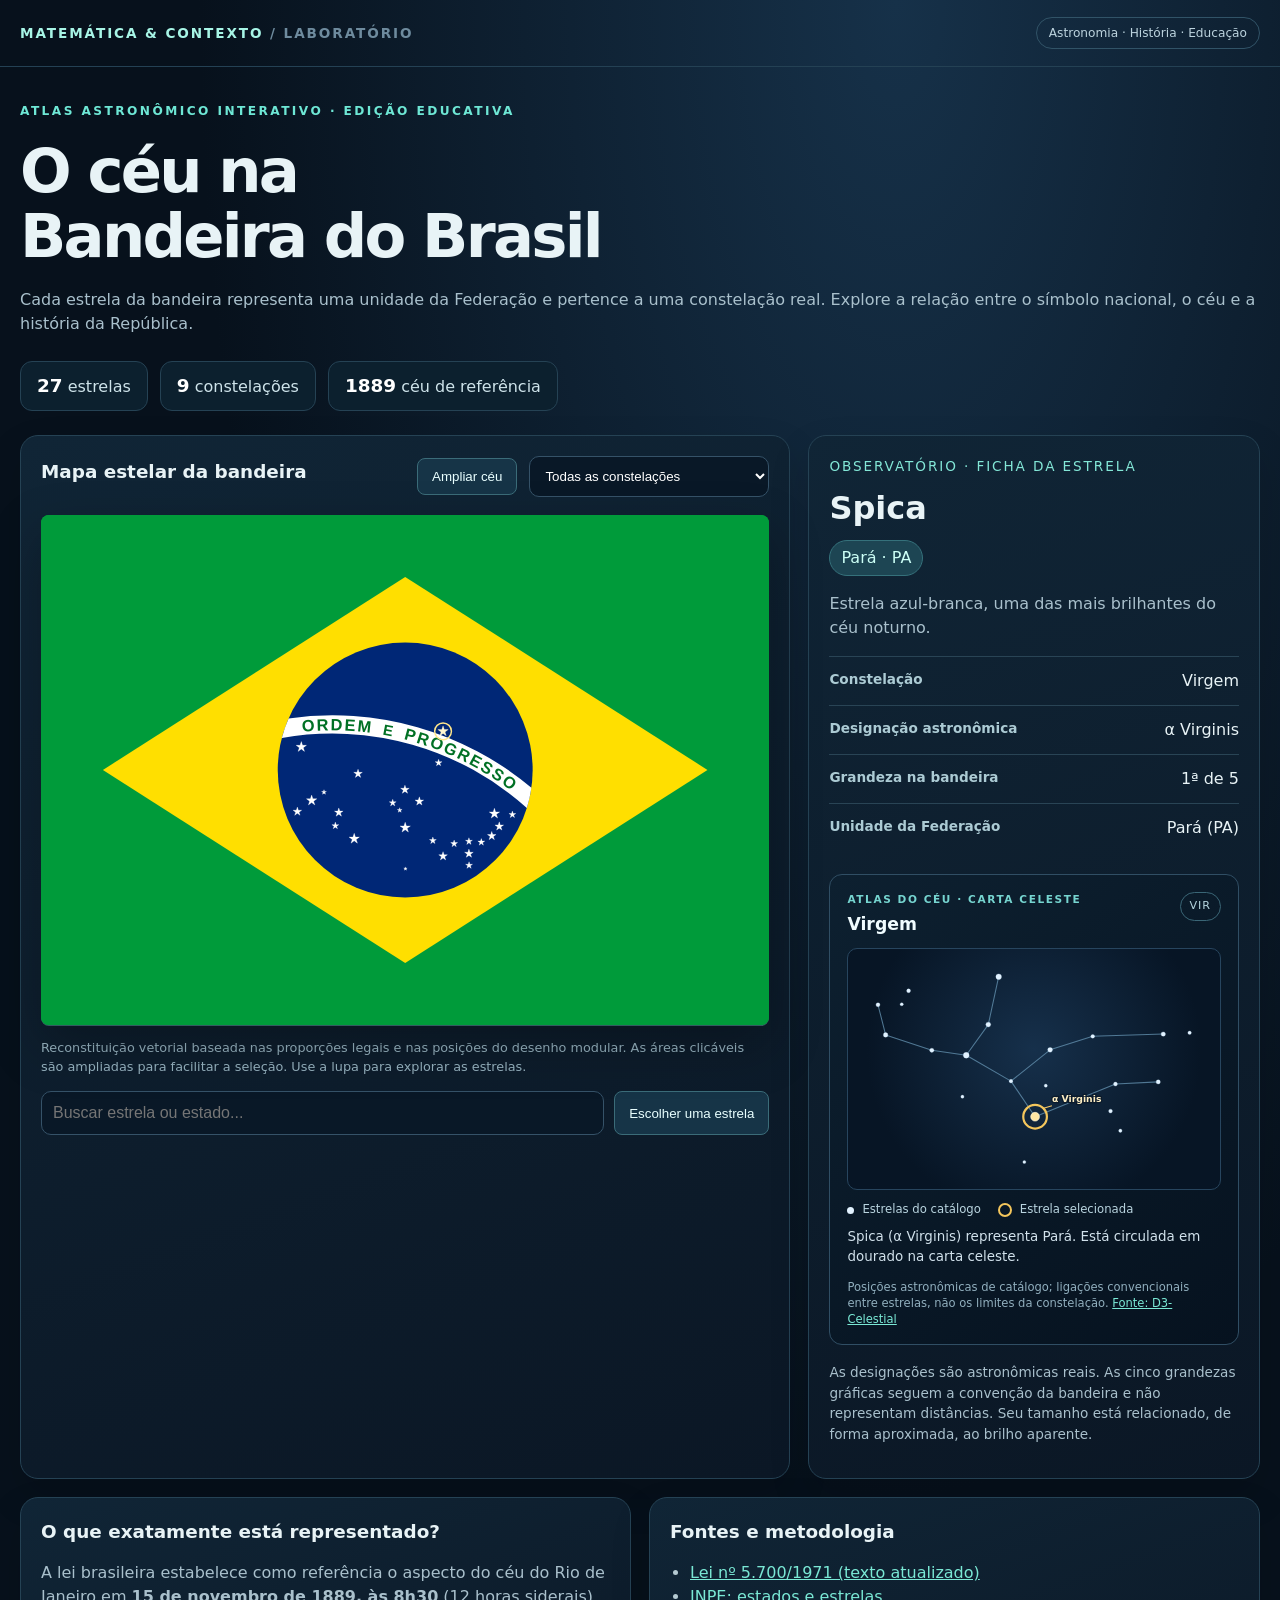
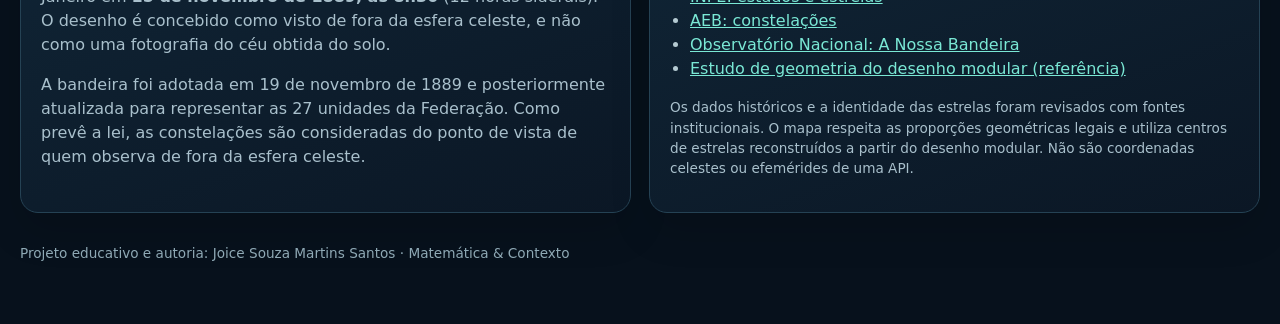
==== bandeira-astronomica/index.html @ 7512bae4 "Aprimorar toque em estrelas e rolagem da ficha no celular" ====
<!DOCTYPE html>
<html lang="pt-BR"><head><meta charset="utf-8"><meta name="viewport" content="width=device-width,initial-scale=1">
<title>O céu na Bandeira do Brasil | Matemática & Contexto</title>
<meta name="description" content="Laboratório astronômico interativo: descubra as 27 estrelas da bandeira brasileira.">
<style>
:root{color-scheme:dark;--bg:#07111c;--panel:#0e1d2c;--line:#254254;--ink:#e8f3f6;--muted:#a9c0cc;--accent:#6ee7d5}
*{box-sizing:border-box}body{margin:0;background:radial-gradient(ellipse at 70% 0%,#163149 0%,#07111c 55%);color:var(--ink);font:16px/1.5 system-ui,Segoe UI,Arial,sans-serif}
header{border-bottom:1px solid #244154;padding:17px max(20px,calc((100vw - 1320px)/2));display:flex;align-items:center;gap:16px;justify-content:space-between;flex-wrap:wrap}
.brand{letter-spacing:.14em;font-weight:800;font-size:.85rem;color:#a7f5e6}.tag{border:1px solid #315367;padding:6px 12px;border-radius:100px;color:#bcd3de;font-size:.76rem}
main{max-width:1320px;margin:auto;padding:35px 20px 60px}.eyebrow{color:var(--accent);text-transform:uppercase;letter-spacing:.2em;font-size:.76rem;font-weight:700}
h1{font-size:clamp(2rem,5vw,3.8rem);letter-spacing:-.045em;line-height:1.08;margin:.3em 0}h2{font-size:1.15rem;margin:0 0 10px}p{color:var(--muted)}.intro{max-width:830px;margin-bottom:25px}
.stats{display:flex;gap:12px;flex-wrap:wrap;margin:24px 0}.stats span{border:1px solid var(--line);background:#0c202e;padding:10px 16px;border-radius:12px;color:#cee3ea}.stats strong{color:white;font-size:1.15rem}
.layout{display:grid;grid-template-columns:minmax(0,1.45fr) minmax(290px,.85fr);gap:18px}.panel{border:1px solid var(--line);background:linear-gradient(160deg,#102536,#0b1725);border-radius:18px;padding:20px;min-width:0;box-shadow:0 18px 40px #0002}
.toolbar{display:flex;justify-content:space-between;gap:12px;align-items:center;flex-wrap:wrap;margin-bottom:18px}select,input{background:#091827;border:1px solid #355268;color:white;border-radius:10px;padding:11px;max-width:100%}select{width:240px}
.flag-wrap{position:relative;aspect-ratio:20/14;width:100%;border:1px solid #365a52;border-radius:9px;overflow:hidden;background:#149447}
.flag{width:100%;height:100%;display:block}.star-layer{position:absolute;inset:0}.star{position:absolute;transform:translate(-50%,-50%);height:clamp(19px,2.4vw,32px);width:clamp(19px,2.4vw,32px);border:0;background:transparent;color:#fff;cursor:pointer;filter:drop-shadow(0 0 6px #c7e9ff);padding:0;display:grid;place-items:center}
.star span{font-size:clamp(14px,1.8vw,24px);line-height:1}.star:hover,.star:focus-visible,.star.active{color:#fff1a6;outline:2px solid #f6e7a2;outline-offset:1px;border-radius:50%;z-index:3}
.legend{font-size:.8rem;color:#97b3c0;margin:13px 0 0}.detail{min-height:460px}.detail h3{font-size:2rem;margin:8px 0}.detail .subtitle{font-size:.85rem;color:#83e7d7;text-transform:uppercase;letter-spacing:.14em}.fact{border-top:1px solid #294455;padding:12px 0;display:flex;justify-content:space-between;gap:14px}.fact b{color:#accbd4;font-size:.85rem}.fact span{text-align:right}.state{display:inline-block;background:#1d4553;border:1px solid #35717b;color:#ccfff6;padding:5px 11px;border-radius:50px}
.small{font-size:.85rem}.bottom{display:grid;grid-template-columns:1fr 1fr;gap:18px;margin-top:18px}
button.secondary{background:#163447;color:#e9ffff;border:1px solid #3b6c79;border-radius:8px;padding:10px 14px;cursor:pointer}button.secondary:hover{background:#245064}
a{color:#7ae8d5}footer{margin-top:30px;color:#8fa9b5;font-size:.85rem}ul{color:#b5cad2;padding-left:20px}
@media(max-width:860px){.layout,.bottom{grid-template-columns:1fr}.panel{padding:15px}.star{height:22px;width:22px}.star span{font-size:15px}.detail{min-height:0}}
</style><style>
/* Interação por SVG sobre desenho geométrico de 20×14 módulos */
.flag-wrap{border:0;background:#009b3a;border-radius:8px;box-shadow:0 1px 0 #335c61,0 20px 52px #0004;transition:aspect-ratio .2s}
.flag-wrap.zoomed{aspect-ratio:1/1;max-width:640px;margin-inline:auto;background:#002776}
svg.flag{width:100%;height:100%;display:block}
svg.star-layer{inset:0;width:100%;height:100%;position:absolute;display:block;overflow:visible}
svg.star-layer .star-group{cursor:pointer;outline:none}
svg.star-layer .star-shape{fill:#fff;stroke:#fff;stroke-width:.65;pointer-events:none;filter:drop-shadow(0 0 2px #ffffff38)}
svg.star-layer .star-ring{fill:none;stroke:#ffe68a;stroke-width:4;pointer-events:none;opacity:0}
svg.star-layer .star-group.is-selected .star-ring,svg.star-layer .star-group:focus-visible .star-ring{opacity:1}
svg.star-layer .star-group.is-selected .star-shape{fill:#fff6cf;stroke:#fff6cf}
svg.star-layer .star-group.is-dim{opacity:.25}
svg.star-layer .star-hit{fill:transparent;stroke:transparent;stroke-width:0;pointer-events:all}
.results{display:flex;gap:7px;flex-wrap:wrap;margin-top:13px}
.results[hidden]{display:none}
.results button{background:#17394a;color:#edfaff;border:1px solid #396275;border-radius:7px;padding:7px 10px;cursor:pointer;font-size:.78rem}
.results button:hover{background:#27556a}
.toolbar{align-items:center}
.toolbar h2{margin-right:auto}
#zoom{white-space:nowrap}
@media(max-width:860px){.flag-wrap.zoomed{max-width:100%}.toolbar{gap:9px}.toolbar select{width:100%;flex:1;min-width:170px}}
</style><style>
/* Carta celeste: dados equatoriais reais com seleção destacada */
.constellation-panel{margin:22px 0 17px;padding:17px;border:1px solid #304e64;border-radius:13px;background:linear-gradient(145deg,#0d2030,#06121f)}
.constellation-head{display:flex;justify-content:space-between;align-items:flex-start;gap:12px;margin-bottom:12px}
.constellation-kicker{font-size:.66rem;letter-spacing:.15em;font-weight:800;color:#76d5d0}
.constellation-head h4{margin:5px 0 0;font-size:1.08rem;line-height:1.3;color:#f0fcff}
.constellation-index{font-size:.7rem;letter-spacing:.08em;border:1px solid #3a6676;color:#b5d5df;border-radius:30px;padding:5px 9px;white-space:nowrap}
#constellationMap{display:block;width:100%;height:auto;min-height:190px;border:1px solid #27455e;border-radius:10px;background:radial-gradient(circle at 50% 42%,#16304b 0%,#071525 72%);overflow:hidden}
#constellationMap .chart-line{stroke:#6796b4;stroke-width:1.25;stroke-linecap:round;stroke-linejoin:round;fill:none;opacity:.75}
#constellationMap .chart-star{fill:#e2f2ff;stroke:#cce8fd;stroke-width:.3}
#constellationMap .chart-highlight{fill:#ffe6a3;stroke:#fff8df;stroke-width:.7}
#constellationMap .chart-ring{fill:none;stroke:#f4c65c;stroke-width:2.6}
#constellationMap .chart-pointer{stroke:#f6c969;stroke-width:1.2}
#constellationMap .chart-label{fill:#fff0c5;font-size:11px;font-family:system-ui,Arial,sans-serif;font-weight:750;paint-order:stroke;stroke:#0b1a2b;stroke-width:3}
.constellation-legend{display:flex;gap:17px;flex-wrap:wrap;margin:11px 0 7px;font-size:.73rem;color:#b9d4df}
.constellation-legend span{display:flex;align-items:center;gap:8px}
.constellation-dot{display:inline-block;width:7px;height:7px;border-radius:50%;background:#e2f2ff}
.constellation-ring{display:inline-block;width:14px;height:14px;border-radius:50%;border:2px solid #f4c65c}
.constellation-caption{font-size:.84rem;color:#d1e1eb;line-height:1.5;margin:8px 0}
.constellation-source{font-size:.72rem;color:#90aebd;margin:12px 0 0;line-height:1.4}
@media(max-width:860px){.constellation-panel{padding:12px}#constellationMap{min-height:160px}}
</style><style>
/* Adaptação mobile-first, sem rolagem horizontal nem cortes de painéis */
html{width:100%;max-width:100%;overflow-x:hidden}
body{width:100%;max-width:100%;margin:0;overflow-x:hidden;overflow-wrap:break-word}
main{width:100%;min-width:0;max-width:1320px;overflow:visible}
header,section,aside,.panel,.toolbar,.bottom,.layout,.intro,.fact,.constellation-panel{min-width:0;max-width:100%}
.layout{grid-template-columns:minmax(0,1.45fr) minmax(0,.85fr)}
.toolbar select,.toolbar button,.flag-wrap,svg.flag,#stars,#constellationMap{max-width:100%}
.info-note{font-size:.76rem;color:#a6c4d0;margin:8px 0 0}
.star-picker{display:none;margin:14px 0 4px;padding:12px;border:1px solid #32536a;background:#122638;border-radius:11px}
.star-picker label{display:block;color:#b9e3e2;font-size:.83rem;font-weight:750;margin:0 0 8px}
.star-picker select{display:block;width:100%;max-width:100%;min-height:48px;font-size:16px}
.searchbar{display:flex;gap:10px;flex-wrap:wrap;margin-top:15px}
.searchbar input{flex:1 1 190px;min-width:0;max-width:100%;min-height:44px;font-size:16px}
.searchbar button{flex:0 1 auto;min-height:44px}
button,select,input{touch-action:manipulation}
.results button{min-height:40px}
.fact{overflow-wrap:anywhere}
.fact span{min-width:0}
@media(max-width:1050px){
 .layout,.bottom{grid-template-columns:minmax(0,1fr)}
 .detail{min-height:0}
 main{padding:25px 16px 38px}
 .panel{padding:18px}
}
@media(max-width:640px){
 :root{font-size:15px}
 body{font-size:15px;line-height:1.48}
 header{padding:13px 14px;gap:7px}
 .brand{font-size:.69rem;letter-spacing:.075em}
 .tag{font-size:.68rem;padding:4px 9px}
 main{padding:22px 10px 32px}
 h1{font-size:clamp(2rem,8.7vw,2.85rem);line-height:1.06;margin:9px 0 12px}
 .eyebrow{font-size:.68rem;letter-spacing:.13em}
 .intro{font-size:.94rem;line-height:1.55;margin-bottom:12px}
 .stats{display:grid;grid-template-columns:1fr 1fr;gap:7px;margin:16px 0}
 .stats span{padding:8px 9px;font-size:.78rem}
 .stats span:last-child{grid-column:span 2}
 .stats strong{font-size:1.08rem}
 .layout,.bottom{gap:12px}
 .panel{padding:13px;border-radius:12px}
 .toolbar{display:grid;grid-template-columns:1fr 1fr;gap:8px;margin-bottom:13px}
 .toolbar h2{grid-column:1/-1;font-size:1.05rem;margin:0}
 .toolbar #zoom{grid-column:1/-1;width:100%;min-height:44px}
 .toolbar #filter{grid-column:1/-1;min-width:0;width:100%;min-height:46px;font-size:16px}
 .flag-wrap{border-radius:7px}
 .flag-wrap.zoomed{width:100%;max-width:100%;aspect-ratio:1/1}
 .legend{font-size:.75rem;line-height:1.5;margin:11px 0 0}
 .star-picker{display:block}
 .searchbar{display:grid;grid-template-columns:minmax(0,1fr);gap:8px}
 .searchbar input,.searchbar button{width:100%;min-width:0}
 .results{max-height:160px;overflow-y:auto;gap:7px}
 .results button{min-height:44px;font-size:.8rem}
 .detail h3{font-size:1.7rem;line-height:1.15;overflow-wrap:anywhere}
 .fact{display:grid;grid-template-columns:minmax(0,1fr);gap:4px;padding:10px 0}
 .fact span{text-align:left;overflow-wrap:anywhere}
 .constellation-panel{margin:16px 0 13px;padding:12px 10px}
 #constellationMap{min-height:0;width:100%;height:auto}
 .constellation-legend{gap:9px}
 .constellation-head h4{font-size:1rem}
 .constellation-index{font-size:.66rem}
 .small,.constellation-caption{line-height:1.55}
 .bottom{margin-top:13px}
 footer{font-size:.78rem}
}
@media(max-width:380px){
 header{padding:12px 10px}
 main{padding-inline:8px}
 .panel{padding:11px}
 .tag{max-width:100%}
}
</style></head>
<body><header><div class="brand">MATEMÁTICA & CONTEXTO <span style="color:#6e8b9e">/ LABORATÓRIO</span></div><div class="tag">Astronomia · História · Educação</div></header>
<main><div class="eyebrow">Atlas astronômico interativo · edição educativa</div><h1>O céu na<br>Bandeira do Brasil</h1>
<p class="intro">Cada estrela da bandeira representa uma unidade da Federação e pertence a uma constelação real. Explore a relação entre o símbolo nacional, o céu e a história da República.</p>
<div class="stats"><span><strong>27</strong> estrelas</span><span><strong>9</strong> constelações</span><span><strong>1889</strong> céu de referência</span></div>
<section class="layout"><div class="panel"><div class="toolbar"><h2>Mapa estelar da bandeira</h2><button class="secondary" id="zoom" type="button" aria-pressed="false">Ampliar céu</button><select id="filter" aria-label="Filtrar por constelação"><option value="">Todas as constelações</option></select></div>
<div class="flag-wrap">
<svg class="flag" id="flag-svg" viewBox="0 0 2000 1400" xmlns="http://www.w3.org/2000/svg" role="img" aria-label="Bandeira do Brasil: composição geométrica baseada nas proporções da legislação">
<rect width="2000" height="1400" fill="#009b3a"/>
<polygon points="170,700 1000,170 1830,700 1000,1230" fill="#ffdf00"/>
<circle cx="1000" cy="700" r="350" fill="#002776"/>
<defs><path id="motto-line" d="M 659.73473 603.76015 A 808.5 808.5 0 0 1 1339.74817 798.04970"/></defs>
<path d="M 661.20938 612.13125 A 350 350 0 0 1 679.86412 558.53261 A 850 850 0 0 1 1346.55097 749.01457 A 350 350 0 0 1 1334.07364 804.37818 A 800 800 0 0 0 661.20938 612.13125 Z" fill="#fff"/>
<text font-family="Verdana,Arial,sans-serif" font-size="45" font-weight="600" letter-spacing="5" word-spacing="10" fill="#007024" text-anchor="middle"><textPath href="#motto-line" startOffset="50%">ORDEM <tspan font-size="41">E</tspan> PROGRESSO</textPath></text>
</svg>
<svg id="stars" class="star-layer" viewBox="0 0 2000 1400" role="group" aria-label="27 estrelas interativas da bandeira"></svg></div>
<p class="legend">Reconstituição vetorial baseada nas proporções legais e nas posições do desenho modular. As áreas clicáveis são ampliadas para facilitar a seleção. Use a lupa para explorar as estrelas.</p>
<div id="results" class="results" aria-live="polite" hidden></div><div class="star-picker"><label for="star-picker">Escolha um estado ou estrela</label><select id="star-picker" aria-label="Escolher estrela pela unidade da Federação"></select><p class="info-note">No celular, esta lista facilita a escolha de estrelas próximas umas das outras.</p></div>
<div class="searchbar"><input id="search" placeholder="Buscar estrela ou estado..." aria-label="Buscar estrela ou estado"><button class="secondary" id="random" type="button">Escolher uma estrela</button></div>
</div>
<aside class="panel detail" aria-live="polite"><div class="subtitle">Observatório · ficha da estrela</div><h3 id="name">Selecione uma estrela</h3><div id="state"></div><p id="desc">Clique em uma das estrelas ou busque pelo nome de um estado.</p>
<div class="fact"><b>Constelação</b><span id="con">—</span></div><div class="fact"><b>Designação astronômica</b><span id="des">—</span></div><div class="fact"><b>Grandeza na bandeira</b><span id="grade">—</span></div><div class="fact"><b>Unidade da Federação</b><span id="uf">—</span></div>

<section class="constellation-panel" aria-labelledby="constellation-heading">
  <div class="constellation-head">
    <div><div class="constellation-kicker">ATLAS DO CÉU · CARTA CELESTE</div><h4 id="constellation-heading">Constelação selecionada</h4></div>
    <span class="constellation-index" id="chart-index">—</span>
  </div>
  <svg id="constellationMap" viewBox="0 0 440 285" role="img" aria-label="Carta celeste da constelação com a estrela da bandeira destacada" preserveAspectRatio="xMidYMid meet">
    <text x="220" y="140" fill="#9ab6c6" text-anchor="middle">Selecione uma estrela</text>
  </svg>
  <div class="constellation-legend">
    <span><i class="constellation-dot" aria-hidden="true"></i> Estrelas do catálogo</span>
    <span><i class="constellation-ring" aria-hidden="true"></i> Estrela selecionada</span>
  </div>
  <p class="constellation-caption" id="constellationCaption">Uma carta celeste correspondente aparecerá aqui.</p>
  <p class="constellation-source">Posições astronômicas de catálogo; ligações convencionais entre estrelas, não os limites da constelação. <a href="https://github.com/ofrohn/d3-celestial" target="_blank" rel="noopener noreferrer">Fonte: D3-Celestial</a></p>
</section>
<p class="small">As designações são astronômicas reais. As cinco grandezas gráficas seguem a convenção da bandeira e não representam distâncias. Seu tamanho está relacionado, de forma aproximada, ao brilho aparente.</p></aside></section>
<section class="bottom"><div class="panel"><h2>O que exatamente está representado?</h2><p>A lei brasileira estabelece como referência o aspecto do céu do Rio de Janeiro em <strong>15 de novembro de 1889, às 8h30</strong> (12 horas siderais). O desenho é concebido como visto de fora da esfera celeste, e não como uma fotografia do céu obtida do solo.</p><p>A bandeira foi adotada em 19 de novembro de 1889 e posteriormente atualizada para representar as 27 unidades da Federação. Como prevê a lei, as constelações são consideradas do ponto de vista de quem observa de fora da esfera celeste.</p></div>
<div class="panel"><h2>Fontes e metodologia</h2><ul><li><a href="https://www2.camara.leg.br/legin/fed/lei/1970-1979/lei-5700-1-setembro-1971-357915-normaatualizada-pl.html" target="_blank" rel="noopener">Lei nº 5.700/1971 (texto atualizado)</a></li><li><a href="https://www.inpe.br/ciaa2018/arquivos/aulas_pdfs/astronomia_no_dia_adia/AulaCIAA_2b_Astronomianodiadia_DiasNoitesEstacoes_Topocentrismo_SemAnimacoes2015.pdf" target="_blank" rel="noopener">INPE: estados e estrelas</a></li><li><a href="https://www.gov.br/aeb/pt-br/centrais-de-conteudo/publicacoes/instagram-do-periodo-de-defeso-eleitoral-2022/curiosidades-do-espaco-bandeira-nacional-e-constelacoes" target="_blank" rel="noopener">AEB: constelações</a></li><li><a href="https://www.gov.br/observatorio/pt-br/assuntos/areas-de-atuacao/divulgacao-e-popularizacao-da-ciencia/revistas/pdf/bandeiras.pdf" target="_blank" rel="noopener">Observatório Nacional: A Nossa Bandeira</a></li><li><a href="https://github.com/danmadeira/bandeira-nacional" target="_blank" rel="noopener">Estudo de geometria do desenho modular (referência)</a></li></ul><p class="small">Os dados históricos e a identidade das estrelas foram revisados com fontes institucionais. O mapa respeita as proporções geométricas legais e utiliza centros de estrelas reconstruídos a partir do desenho modular. Não são coordenadas celestes ou efemérides de uma API.</p></div></section>
<footer>Projeto educativo e autoria: Joice Souza Martins Santos · Matemática & Contexto</footer></main>
<script>
const starsData=[{"uf":"PA","estado":"Pará","nome":"Spica","designacao":"α Virginis","constelacao":"Virgem","x":55.2,"y":42.43,"curiosidade":"Estrela azul-branca, uma das mais brilhantes do céu noturno.","cx":1103.95,"cy":593.95,"grandeza":1},{"uf":"AM","estado":"Amazonas","nome":"Procyon","designacao":"α Canis Minoris","constelacao":"Cão Menor","x":35.74,"y":45.5,"curiosidade":"Uma das estrelas próximas do Sol na vizinhança estelar.","cx":714.75,"cy":637,"grandeza":1},{"uf":"MS","estado":"Mato Grosso do Sul","nome":"Alphard","designacao":"α Hydrae","constelacao":"Hidra Fêmea","x":43.53,"y":50.75,"curiosidade":"Uma gigante alaranjada, destaque da constelação de Hidra.","cx":870.5,"cy":710.5,"grandeza":2},{"uf":"AC","estado":"Acre","nome":"Gamma Hydrae","designacao":"γ Hydrae","constelacao":"Hidra Fêmea","x":54.59,"y":48.6,"curiosidade":"Estrela da longa constelação Hidra Fêmea.","cx":1091.7,"cy":680.4,"grandeza":3},{"uf":"MT","estado":"Mato Grosso","nome":"Sirius","designacao":"α Canis Majoris","constelacao":"Cão Maior","x":37.16,"y":56,"curiosidade":"É a estrela mais brilhante do céu noturno, vista da Terra.","cx":743.1,"cy":784,"grandeza":1},{"uf":"AP","estado":"Amapá","nome":"Mirzam","designacao":"β Canis Majoris","constelacao":"Cão Maior","x":35.2,"y":58.18,"curiosidade":"Estrela associada ao Cão Maior, próxima de Sirius no céu.","cx":703.9,"cy":814.45,"grandeza":2},{"uf":"RO","estado":"Rondônia","nome":"Muliphein","designacao":"γ Canis Majoris","constelacao":"Cão Maior","x":38.85,"y":54.38,"curiosidade":"Também identificada pela designação Gamma Canis Majoris.","cx":777.05,"cy":761.25,"grandeza":4},{"uf":"RR","estado":"Roraima","nome":"Wezen","designacao":"δ Canis Majoris","constelacao":"Cão Maior","x":40.88,"y":58.35,"curiosidade":"Supergigante amarela na constelação do Cão Maior.","cx":817.65,"cy":816.9,"grandeza":2},{"uf":"TO","estado":"Tocantins","nome":"Adhara","designacao":"ε Canis Majoris","constelacao":"Cão Maior","x":40.41,"y":60.95,"curiosidade":"Uma estrela azul muito luminosa do Cão Maior.","cx":808.2,"cy":853.3,"grandeza":3},{"uf":"GO","estado":"Goiás","nome":"Canopus","designacao":"α Carinae","constelacao":"Carina (Quilha)","x":43,"y":63.5,"curiosidade":"A segunda estrela mais brilhante do céu noturno.","cx":860,"cy":889,"grandeza":1},{"uf":"BA","estado":"Bahia","nome":"Gacrux","designacao":"γ Crucis","constelacao":"Cruzeiro do Sul","x":49.97,"y":53.88,"curiosidade":"Gigante avermelhada que marca uma ponta do Cruzeiro do Sul.","cx":999.3,"cy":754.25,"grandeza":2},{"uf":"MG","estado":"Minas Gerais","nome":"Delta Crucis","designacao":"δ Crucis","constelacao":"Cruzeiro do Sul","x":48.29,"y":56.48,"curiosidade":"Uma das cinco estrelas representadas no Cruzeiro do Sul da bandeira.","cx":965.7,"cy":790.65,"grandeza":3},{"uf":"ES","estado":"Espírito Santo","nome":"Epsilon Crucis","designacao":"ε Crucis","constelacao":"Cruzeiro do Sul","x":49.25,"y":57.9,"curiosidade":"Conhecida popularmente como a Intrometida.","cx":984.95,"cy":810.6,"grandeza":4},{"uf":"SP","estado":"São Paulo","nome":"Acrux","designacao":"α Crucis","constelacao":"Cruzeiro do Sul","x":50,"y":61.33,"curiosidade":"Sistema estelar que marca a extremidade inferior do Cruzeiro do Sul.","cx":1000,"cy":858.55,"grandeza":1},{"uf":"RJ","estado":"Rio de Janeiro","nome":"Mimosa","designacao":"β Crucis","constelacao":"Cruzeiro do Sul","x":51.94,"y":56.18,"curiosidade":"Estrela azul brilhante do Cruzeiro do Sul.","cx":1038.85,"cy":786.45,"grandeza":2},{"uf":"PI","estado":"Piauí","nome":"Antares","designacao":"α Scorpii","constelacao":"Escorpião","x":62.25,"y":58.58,"curiosidade":"Supergigante vermelha que marca o coração do Escorpião.","cx":1245,"cy":820.05,"grandeza":1},{"uf":"MA","estado":"Maranhão","nome":"Acrab (Graffias)","designacao":"β Scorpii","constelacao":"Escorpião","x":64.72,"y":58.78,"curiosidade":"Sistema estelar conhecido também por Graffias.","cx":1294.35,"cy":822.85,"grandeza":3},{"uf":"CE","estado":"Ceará","nome":"Wei","designacao":"ε Scorpii","constelacao":"Escorpião","x":62.92,"y":61.08,"curiosidade":"Estrela identificada por Epsilon Scorpii.","cx":1258.3,"cy":855.05,"grandeza":2},{"uf":"RN","estado":"Rio Grande do Norte","nome":"Shaula","designacao":"λ Scorpii","constelacao":"Escorpião","x":61.88,"y":62.95,"curiosidade":"Estrela muito luminosa na região do ferrão do Escorpião.","cx":1237.65,"cy":881.3,"grandeza":2},{"uf":"PB","estado":"Paraíba","nome":"Girtab","designacao":"κ Scorpii","constelacao":"Escorpião","x":60.45,"y":64.18,"curiosidade":"Estrela associada à cauda do Escorpião.","cx":1208.95,"cy":898.45,"grandeza":3},{"uf":"PE","estado":"Pernambuco","nome":"Mu Scorpii","designacao":"μ Scorpii","constelacao":"Escorpião","x":58.75,"y":64.03,"curiosidade":"Designação de um sistema estelar do Escorpião.","cx":1175,"cy":896.35,"grandeza":3},{"uf":"AL","estado":"Alagoas","nome":"Sargas","designacao":"θ Scorpii","constelacao":"Escorpião","x":58.75,"y":66.43,"curiosidade":"Estrela brilhante próxima à cauda do Escorpião.","cx":1175,"cy":929.95,"grandeza":2},{"uf":"SE","estado":"Sergipe","nome":"Iota Scorpii","designacao":"ι Scorpii","constelacao":"Escorpião","x":58.77,"y":68.72,"curiosidade":"Identificada pela letra grega iota na constelação do Escorpião.","cx":1175.35,"cy":962.15,"grandeza":3},{"uf":"RS","estado":"Rio Grande do Sul","nome":"Atria","designacao":"α Trianguli Australis","constelacao":"Triângulo Austral","x":55.2,"y":66.93,"curiosidade":"Uma gigante alaranjada do Triângulo Austral.","cx":1103.95,"cy":936.95,"grandeza":2},{"uf":"SC","estado":"Santa Catarina","nome":"Beta Trianguli Australis","designacao":"β Trianguli Australis","constelacao":"Triângulo Austral","x":56.72,"y":64.47,"curiosidade":"Uma das três estrelas principais do Triângulo Austral.","cx":1134.4,"cy":902.65,"grandeza":3},{"uf":"PR","estado":"Paraná","nome":"Gamma Trianguli Australis","designacao":"γ Trianguli Australis","constelacao":"Triângulo Austral","x":53.8,"y":63.88,"curiosidade":"Completa o trio principal do Triângulo Austral.","cx":1075.95,"cy":894.25,"grandeza":3},{"uf":"DF","estado":"Distrito Federal","nome":"Polaris Australis","designacao":"σ Octantis","constelacao":"Oitante","x":50.04,"y":69.38,"curiosidade":"Estrela próxima ao polo sul celeste, menos brilhante que muitas outras na bandeira.","cx":1000.7,"cy":971.25,"grandeza":5}];
const NS='http://www.w3.org/2000/svg';
const layer=document.querySelector('#stars');
const flag=document.querySelector('#flag-svg');
const wrap=document.querySelector('.flag-wrap');
const filter=document.querySelector('#filter');
const search=document.querySelector('#search');
const zoomButton=document.querySelector('#zoom');
const results=document.querySelector('#results');
const starPicker=document.querySelector('#star-picker');
const sortByState=[...starsData].sort((a,b)=>a.estado.localeCompare(b.estado,'pt-BR'));
for(const s of sortByState){
 const option=document.createElement('option');
 option.value=s.uf;
 option.textContent=s.estado+' — '+s.nome;
 starPicker.appendChild(option);
}
starPicker.addEventListener('change',()=>{
 const s=starsData.find(item=>item.uf===starPicker.value);
 if(!s)return;
 // A seleção pelo estado deve ser possível mesmo depois de filtrar.
 filter.value='';search.value='';
 showStar(s,true);
});

let selected='PA';
let zoomed=window.matchMedia('(max-width:650px)').matches;
const constellations=[...new Set(starsData.map(s=>s.constelacao))].sort((a,b)=>a.localeCompare(b,'pt-BR'));
for(const name of constellations){
 const opt=document.createElement('option');opt.value=name;opt.textContent=name;filter.append(opt);
}
function svgEl(tag,attributes){
 const el=document.createElementNS(NS,tag);
 for(const [key,value] of Object.entries(attributes||{}))el.setAttribute(key,String(value));
 return el;
}
function starPoints(s){
 const radius=[15,12.5,10,7,5][s.grandeza-1],inner=radius*0.381966;
 const pts=[];
 for(let i=0;i<10;i++){
  const angle=-Math.PI/2+i*Math.PI/5,r=i%2?inner:radius;
  pts.push((s.cx+Math.cos(angle)*r).toFixed(3)+','+(s.cy+Math.sin(angle)*r).toFixed(3));
 }
 return pts.join(' ');
}

const constellationCharts={"Virgem":{"code":"Vir","lines":[[[176.4648,6.5294],[177.6738,1.7647],[-175.0235,-0.6668],[-169.5848,-1.4494],[-162.5125,-5.539],[-158.7018,-11.1613],[-145.9964,-6.0005],[-139.2349,-5.6582]],[[-164.4558,10.9592],[-166.0991,3.3975],[-169.5848,-1.4494]],[[-162.5125,-5.539],[-156.3267,-0.5958],[-149.5884,1.5445],[-138.4378,1.8929]]],"stars":[{"h":65474,"l":[-158.7018,-11.1613],"m":0.98},{"h":61941,"l":[-169.5848,-1.4494],"m":2.74},{"h":63608,"l":[-164.4558,10.9592],"m":2.85},{"h":66249,"l":[-156.3267,-0.5958],"m":3.38},{"h":63090,"l":[-166.0991,3.3975],"m":3.39},{"h":57757,"l":[177.6738,1.7647],"m":3.59},{"h":72220,"l":[-138.4378,1.8929],"m":3.73},{"h":71957,"l":[-139.2349,-5.6582],"m":3.87},{"h":60129,"l":[-175.0235,-0.6668],"m":3.89},{"h":57380,"l":[176.4648,6.5294],"m":4.04},{"h":69701,"l":[-145.9964,-6.0005],"m":4.07},{"h":58948,"l":[-178.6978,8.733],"m":4.12},{"h":69427,"l":[-146.7761,-10.2737],"m":4.18},{"h":68520,"l":[-149.5884,1.5445],"m":4.23},{"h":64238,"l":[-162.5125,-5.539],"m":4.38},{"h":73620,"l":[-134.2748,2.0913],"m":4.39},{"h":69974,"l":[-145.2225,-13.3711],"m":4.52},{"h":58590,"l":[-179.7817,6.6143],"m":4.65},{"h":61740,"l":[-170.1885,-7.9956],"m":4.66},{"h":66006,"l":[-157.0088,-6.2558],"m":4.68},{"h":64924,"l":[-160.3987,-18.3112],"m":4.74}],"highlights":{"PA":{"l":[-158.7018,-11.1613],"m":0.98,"h":65474}}},"Cão Menor":{"code":"CMi","lines":[[[114.8255,5.225],[111.7877,8.2893]]],"stars":[{"h":37279,"l":[114.8255,5.225],"m":0.4},{"h":36188,"l":[111.7877,8.2893],"m":2.89},{"h":36284,"l":[112.0408,8.9255],"m":4.33},{"h":39311,"l":[120.5664,2.3346],"m":4.39},{"h":36425,"l":[112.4491,12.0066],"m":4.55}],"highlights":{"AM":{"l":[114.8255,5.225],"m":0.4,"h":37279}}},"Hidra Fêmea":{"code":"Hya","lines":[[[131.6938,6.4188],[132.1082,5.8378],[130.8061,3.3987],[129.6893,3.3414],[129.414,5.7038],[131.6938,6.4188],[133.8484,5.9456],[138.5911,2.3143],[144.964,-1.1428],[141.8968,-8.6586],[147.8696,-14.8466],[152.647,-12.3541],[156.5226,-16.8363],[162.4062,-16.1936],[173.2505,-31.8576],[178.2272,-33.9081],[-160.2696,-23.1715],[-148.4071,-26.6824],[-137.4279,-27.9604]]],"stars":[{"h":46390,"l":[141.8968,-8.6586],"m":1.99},{"h":64962,"l":[-160.2696,-23.1715],"m":2.99},{"h":43813,"l":[133.8484,5.9456],"m":3.11},{"h":52943,"l":[162.4062,-16.1936],"m":3.11},{"h":68895,"l":[-148.4071,-26.6824],"m":3.25},{"h":43109,"l":[131.6938,6.4188],"m":3.38},{"h":56343,"l":[173.2505,-31.8576],"m":3.54},{"h":49841,"l":[152.647,-12.3541],"m":3.61},{"h":51069,"l":[156.5226,-16.8363],"m":3.83},{"h":45336,"l":[138.5911,2.3143],"m":3.89},{"h":47431,"l":[144.964,-1.1428],"m":3.9},{"h":41307,"l":[126.4151,-3.9064],"m":3.91},{"h":48356,"l":[147.8696,-14.8466],"m":4.11},{"h":42313,"l":[129.414,5.7038],"m":4.14},{"h":57936,"l":[178.2272,-33.9081],"m":4.29},{"h":42799,"l":[130.8061,3.3987],"m":4.3},{"h":43067,"l":[131.5939,-13.5477],"m":4.32},{"h":43234,"l":[132.1082,5.8378],"m":4.35},{"h":72571,"l":[-137.4279,-27.9604],"m":4.42},{"h":42402,"l":[129.6893,3.3414],"m":4.45},{"h":46776,"l":[142.9955,-1.1847],"m":4.54},{"h":46509,"l":[142.2871,-2.769],"m":4.59},{"h":49402,"l":[151.2811,-13.0646],"m":4.6},{"h":42835,"l":[130.9182,-7.2337],"m":4.63},{"h":56922,"l":[175.0533,-34.7447],"m":4.7},{"h":46371,"l":[141.8267,-22.3438],"m":4.72}],"highlights":{"MS":{"l":[141.8968,-8.6586],"m":1.99,"h":46390},"AC":{"l":[-160.2696,-23.1715],"m":2.99,"h":64962}}},"Cão Maior":{"code":"CMa","lines":[[[95.6749,-17.9559],[101.2872,-16.7161],[105.7561,-23.8333],[107.0979,-26.3932],[105.4298,-27.9348],[104.6565,-28.9721],[95.0783,-30.0634]],[[111.0238,-29.3031],[107.0979,-26.3932]],[[101.2872,-16.7161],[104.0343,-17.0542],[105.9396,-15.6333],[103.5475,-12.0386],[104.0343,-17.0542]]],"stars":[{"h":32349,"l":[101.2872,-16.7161],"m":-1.44},{"h":33579,"l":[104.6565,-28.9721],"m":1.5},{"h":34444,"l":[107.0979,-26.3932],"m":1.83},{"h":30324,"l":[95.6749,-17.9559],"m":1.98},{"h":35904,"l":[111.0238,-29.3031],"m":2.45},{"h":30122,"l":[95.0783,-30.0634],"m":3.02},{"h":33977,"l":[105.7561,-23.8333],"m":3.02},{"h":33856,"l":[105.4298,-27.9348],"m":3.49},{"h":32759,"l":[102.4602,-32.5085],"m":3.5},{"h":33152,"l":[103.5331,-24.1842],"m":3.89},{"h":31592,"l":[99.171,-19.2559],"m":3.95},{"h":35037,"l":[108.7027,-26.7727],"m":4.01},{"h":33160,"l":[103.5475,-12.0386],"m":4.08},{"h":34045,"l":[105.9396,-15.6333],"m":4.11},{"h":31125,"l":[97.964,-23.4184],"m":4.34},{"h":33347,"l":[104.0343,-17.0542],"m":4.36},{"h":35415,"l":[109.677,-24.9544],"m":4.37},{"h":31700,"l":[99.4726,-18.2375],"m":4.42},{"h":34981,"l":[108.5634,-26.3525],"m":4.42},{"h":30788,"l":[97.0425,-32.5801],"m":4.47},{"h":31416,"l":[98.7641,-22.9648],"m":4.54},{"h":33302,"l":[103.906,-20.1365],"m":4.66}],"highlights":{"MT":{"l":[101.2872,-16.7161],"m":-1.44,"h":32349},"AP":{"l":[95.6749,-17.9559],"m":1.98,"h":30324},"RO":{"l":[105.9396,-15.6333],"m":4.11,"h":34045},"RR":{"l":[107.0979,-26.3932],"m":1.83,"h":34444},"TO":{"l":[104.6565,-28.9721],"m":1.5,"h":33579}}},"Carina (Quilha)":{"code":"Car","lines":[[[99.4403,-43.1959],[95.988,-52.6957],[138.2999,-69.7172],[153.4342,-70.0379],[160.7392,-64.3945],[158.0061,-61.6853],[154.2707,-61.3323],[139.2725,-59.2752],[125.6285,-59.5095],[119.1946,-52.9824],[122.3831,-47.3366],[131.1759,-54.7088],[139.2725,-59.2752]],[[160.7392,-64.3945],[166.6351,-62.4241],[167.1417,-61.9472],[168.1501,-60.3176],[167.1475,-58.975],[163.3736,-58.8532],[158.0061,-61.6853]]],"stars":[{"h":30438,"l":[95.988,-52.6957],"m":-0.62},{"h":45238,"l":[138.2999,-69.7172],"m":1.67},{"h":41037,"l":[125.6285,-59.5095],"m":1.86},{"h":45556,"l":[139.2725,-59.2752],"m":2.21},{"h":52419,"l":[160.7392,-64.3945],"m":2.74},{"h":48002,"l":[146.7755,-65.072],"m":2.92},{"h":50099,"l":[153.4342,-70.0379],"m":3.29},{"h":51576,"l":[158.0061,-61.6853],"m":3.3},{"h":50371,"l":[154.2707,-61.3323],"m":3.39},{"h":45080,"l":[137.742,-58.9669],"m":3.43},{"h":38827,"l":[119.1946,-52.9824],"m":3.46},{"h":47854,"l":[146.3117,-62.5079],"m":3.69},{"h":53253,"l":[163.3736,-58.8532],"m":3.78},{"h":51232,"l":[156.9697,-58.7394],"m":3.81},{"h":43783,"l":[133.7618,-60.6446],"m":3.84},{"h":54463,"l":[167.1475,-58.975],"m":3.93},{"h":45101,"l":[137.8197,-62.317],"m":3.96},{"h":50954,"l":[156.0988,-74.0316],"m":3.99},{"h":46974,"l":[143.611,-59.2298],"m":4.08},{"h":42568,"l":[130.1543,-59.761],"m":4.31},{"h":45496,"l":[139.0503,-57.5415],"m":4.34},{"h":31407,"l":[98.7441,-52.9756],"m":4.35},{"h":32761,"l":[102.4638,-53.6224],"m":4.41},{"h":51849,"l":[158.8971,-57.5576],"m":4.45},{"h":44599,"l":[136.2867,-72.6027],"m":4.47},{"h":43105,"l":[131.6773,-56.7698],"m":4.5}],"highlights":{"GO":{"l":[95.988,-52.6957],"m":-0.62,"h":30438}}},"Cruzeiro do Sul":{"code":"Cru","lines":[[[-168.0697,-59.6888],[-176.2137,-58.7489]],[[-173.3504,-63.0991],[-172.2085,-57.1132]]],"stars":[{"h":60718,"l":[-173.3504,-63.0991],"m":0.77},{"h":62434,"l":[-168.0697,-59.6888],"m":1.25},{"h":61084,"l":[-172.2085,-57.1132],"m":1.59},{"h":59747,"l":[-176.2137,-58.7489],"m":2.79},{"h":60260,"l":[-174.66,-60.4011],"m":3.59},{"h":63003,"l":[-166.3516,-57.1779],"m":4.03},{"h":60009,"l":[-175.3906,-64.0031],"m":4.06},{"h":59072,"l":[-178.2796,-64.6137],"m":4.14},{"h":58758,"l":[-179.2437,-63.3129],"m":4.32},{"h":63007,"l":[-166.3367,-59.1467],"m":4.62},{"h":62268,"l":[-168.5915,-60.9813],"m":4.69},{"h":58867,"l":[-178.9199,-63.1657],"m":4.72}],"highlights":{"BA":{"l":[-172.2085,-57.1132],"m":1.59,"h":61084},"MG":{"l":[-176.2137,-58.7489],"m":2.79,"h":59747},"ES":{"l":[-174.66,-60.4011],"m":3.59,"h":60260},"SP":{"l":[-173.3504,-63.0991],"m":0.77,"h":60718},"RJ":{"l":[-168.0697,-59.6888],"m":1.25,"h":62434}}},"Escorpião":{"code":"Sco","lines":[[[-120.287,-26.1141],[-119.9166,-22.6217],[-118.6407,-19.8055]],[[-119.9166,-22.6217],[-114.7028,-25.5928],[-112.6481,-26.432],[-111.0294,-28.216],[-107.4591,-34.2932],[-107.0324,-38.0474],[-106.3541,-42.3613],[-101.9617,-43.2392],[-95.6703,-42.9978],[-93.1038,-40.127],[-94.378,-39.03],[-96.5978,-37.1038]]],"stars":[{"h":80763,"l":[-112.6481,-26.432],"m":1.06},{"h":85927,"l":[-96.5978,-37.1038],"m":1.62},{"h":86228,"l":[-95.6703,-42.9978],"m":1.86},{"h":78401,"l":[-119.9166,-22.6217],"m":2.29},{"h":82396,"l":[-107.4591,-34.2932],"m":2.29},{"h":86670,"l":[-94.378,-39.03],"m":2.39},{"h":78820,"l":[-118.6407,-19.8055],"m":2.56},{"h":85696,"l":[-97.309,-37.2958],"m":2.7},{"h":81266,"l":[-111.0294,-28.216],"m":2.82},{"h":78265,"l":[-120.287,-26.1141],"m":2.89},{"h":80112,"l":[-114.7028,-25.5928],"m":2.9},{"h":87073,"l":[-93.1038,-40.127],"m":2.99},{"h":82514,"l":[-107.0324,-38.0474],"m":3},{"h":87261,"l":[-92.5355,-37.0433],"m":3.19},{"h":84143,"l":[-101.9617,-43.2392],"m":3.32},{"h":82545,"l":[-106.9161,-38.0175],"m":3.56},{"h":82729,"l":[-106.3541,-42.3613],"m":3.62},{"h":78104,"l":[-120.7788,-29.2141],"m":3.87},{"h":78933,"l":[-118.2982,-20.6692],"m":3.93},{"h":79374,"l":[-117.0011,-19.4607],"m":4},{"h":81304,"l":[-110.9064,-35.2553],"m":4.18},{"h":80911,"l":[-112.1544,-34.7044],"m":4.24},{"h":86170,"l":[-95.8632,-38.6353],"m":4.26},{"h":78990,"l":[-118.1486,-20.8688],"m":4.31},{"h":80079,"l":[-114.8409,-24.1693],"m":4.55},{"h":79404,"l":[-116.9241,-27.9264],"m":4.58}],"highlights":{"PI":{"l":[-112.6481,-26.432],"m":1.06,"h":80763},"MA":{"l":[-118.6407,-19.8055],"m":2.56,"h":78820},"CE":{"l":[-107.4591,-34.2932],"m":2.29,"h":82396},"RN":{"l":[-96.5978,-37.1038],"m":1.62,"h":85927},"PB":{"l":[-94.378,-39.03],"m":2.39,"h":86670},"PE":{"l":[-107.0324,-38.0474],"m":3,"h":82514},"AL":{"l":[-95.6703,-42.9978],"m":1.86,"h":86228},"SE":{"l":[-93.1038,-40.127],"m":2.99,"h":87073}}},"Triângulo Austral":{"code":"TrA","lines":[[[-107.8338,-69.0277],[-121.2143,-63.4307],[-130.2726,-68.6795],[-107.8338,-69.0277]]],"stars":[{"h":82273,"l":[-107.8338,-69.0277],"m":1.91},{"h":77952,"l":[-121.2143,-63.4307],"m":2.83},{"h":74946,"l":[-130.2726,-68.6795],"m":2.87},{"h":79664,"l":[-116.1405,-63.6857],"m":3.86},{"h":76440,"l":[-125.8199,-66.317],"m":4.11}],"highlights":{"RS":{"l":[-107.8338,-69.0277],"m":1.91,"h":82273},"SC":{"l":[-121.2143,-63.4307],"m":2.83,"h":77952},"PR":{"l":[-130.2726,-68.6795],"m":2.87,"h":74946}}},"Oitante":{"code":"Oct","lines":[[[-143.2699,-83.6679],[-18.4854,-81.3816],[-34.6306,-77.39],[-143.2699,-83.6679]]],"stars":[{"h":107089,"l":[-34.6306,-77.39],"m":3.73},{"h":112405,"l":[-18.4854,-81.3816],"m":4.13},{"h":70638,"l":[-143.2699,-83.6679],"m":4.31}],"highlights":{"DF":{"l":[-42.8048,-88.9565],"m":5.45,"h":104382}}}};
const constellationElement=document.querySelector('#constellationMap');
const constellationCaption=document.querySelector('#constellationCaption');
const constellationHeading=document.querySelector('#constellation-heading');
const constellationIndex=document.querySelector('#chart-index');
const CHARTNS='http://www.w3.org/2000/svg';
function chartElement(tag,attrs={}){
  const node=document.createElementNS(CHARTNS,tag);
  for(const [k,v] of Object.entries(attrs)) node.setAttribute(k,String(v));
  return node;
}
function chartDeltaLon(lon,origin){
  return ((lon-origin+540)%360+360)%360-180;
}
function drawConstellationChart(selectedStar){
  const chart=constellationCharts[selectedStar.constelacao];
  if(!chart){constellationCaption.textContent='Carta celeste indisponível.';return;}
  const marker=chart.highlights[selectedStar.uf];
  const coords=chart.lines.flat().concat(chart.stars.map(s=>s.l),Object.values(chart.highlights).map(s=>s.l));
  const origin=marker.l[0];
  const polar=chart.code==='Oct';
  // Equiretangular approximation for local charts; polar projection near the South Celestial Pole.
  const midDec=coords.reduce((v,p)=>v+p[1],0)/coords.length;
  const cosLat=Math.max(.12,Math.cos(midDec*Math.PI/180));
  function project(pair){
    const lon=pair[0],dec=pair[1];
    if(polar){
      const radius=90+dec,angle=lon*Math.PI/180;
      return [radius*Math.cos(angle),radius*Math.sin(angle)];
    }
    return [chartDeltaLon(lon,origin)*cosLat,-dec];
  }
  const projected=coords.map(project);
  const xvals=projected.map(p=>p[0]),yvals=projected.map(p=>p[1]);
  const minX=Math.min(...xvals),maxX=Math.max(...xvals),minY=Math.min(...yvals),maxY=Math.max(...yvals);
  const dx=Math.max(5,maxX-minX),dy=Math.max(4,maxY-minY);
  const scale=Math.min(369/dx,221/dy);
  const xOffset=(440-dx*scale)/2,yOffset=(285-dy*scale)/2;
  function xy(pair){
    const p=project(pair);return [xOffset+(p[0]-minX)*scale,yOffset+(p[1]-minY)*scale];
  }
  constellationElement.replaceChildren();
  const title=chartElement('title');title.textContent='Carta celeste de '+selectedStar.constelacao+', estrela '+selectedStar.nome+' destacada';constellationElement.append(title);
  // Lines from observational coordinates, not invented by connections among the flag positions.
  for(const segment of chart.lines){
    const points=segment.map(xy);
    const path=chartElement('polyline',{points:points.map(p=>p.map(v=>v.toFixed(2)).join(',')).join(' '),class:'chart-line'});
    constellationElement.append(path);
  }
  // Stars with visual diameter approximately scaled to apparent magnitude.
  for(const star of chart.stars){
    const [x,y]=xy(star.l);
    const radius=Math.max(1.4,Math.min(4.4,5.6-star.m*.8));
    constellationElement.append(chartElement('circle',{cx:x,cy:y,r:radius,class:'chart-star'}));
  }
  // All stars represented on the flag within this constellation remain available for context.
  for(const [uf, star] of Object.entries(chart.highlights)){
    const [x,y]=xy(star.l);
    const active=uf===selectedStar.uf;
    if(!active)constellationElement.append(chartElement('circle',{cx:x,cy:y,r:3,class:'chart-star'}));
  }
  const [mx,my]=xy(marker.l);
  constellationElement.append(chartElement('circle',{cx:mx,cy:my,r:5.2,class:'chart-highlight'}));
  constellationElement.append(chartElement('circle',{cx:mx,cy:my,r:14,class:'chart-ring'}));
  const toRight=mx<265;
  const labelX=Math.max(19,Math.min(421,mx+(toRight?20:-20)));
  const anchor=toRight?'start':'end';
  const labelY=Math.max(17,Math.min(276,my-17));
  constellationElement.append(chartElement('line',{x1:mx+(toRight?10:-10),y1:my-10,x2:labelX,y2:labelY+4,class:'chart-pointer'}));
  const label=chartElement('text',{x:labelX,y:labelY,'text-anchor':anchor,class:'chart-label'});
  label.textContent=selectedStar.designacao;
  constellationElement.append(label);
  constellationHeading.textContent=selectedStar.constelacao;
  constellationIndex.textContent=chart.code.toUpperCase();
  constellationCaption.textContent=selectedStar.nome+' ('+selectedStar.designacao+') representa '+selectedStar.estado+
    '. Está circulada em dourado na carta celeste.';
}

function showStar(s, revealDetails=false){
 selected=s.uf;
 starPicker.value=s.uf;
 document.querySelector('#name').textContent=s.nome;
 document.querySelector('#state').replaceChildren();
 const pill=document.createElement('span');pill.className='state';pill.textContent=s.estado+' · '+s.uf;
 document.querySelector('#state').append(pill);
 document.querySelector('#desc').textContent=s.curiosidade;
 document.querySelector('#con').textContent=s.constelacao;
 document.querySelector('#des').textContent=s.designacao;
 document.querySelector('#grade').textContent=s.grandeza+'ª de 5';
 document.querySelector('#uf').textContent=s.estado+' ('+s.uf+')';
 drawConstellationChart(s);
 render();
 // No celular, mostrar a ficha que fica abaixo da bandeira depois do toque.
 if(revealDetails && window.matchMedia('(max-width:860px)').matches){
  requestAnimationFrame(()=>{
   document.querySelector('.detail').scrollIntoView({
    behavior:window.matchMedia('(prefers-reduced-motion: reduce)').matches?'instant':'smooth',
    block:'start'
   });
  });
 }
}
function matches(s){
 const text=[s.nome,s.estado,s.uf,s.constelacao,s.designacao].join(' ').toLocaleLowerCase('pt-BR');
 const q=search.value.trim().toLocaleLowerCase('pt-BR');
 return (!filter.value||filter.value===s.constelacao)&&(!q||text.includes(q));
}
function renderResults(){
 const active=Boolean(search.value.trim()||filter.value);
 results.hidden=!active;results.replaceChildren();
 if(!active)return;
 const list=starsData.filter(matches);
 if(!list.length){const span=document.createElement('span');span.textContent='Nenhuma estrela encontrada';results.append(span);return;}
 for(const s of list){
  const b=document.createElement('button');b.type='button';b.textContent=s.uf+' · '+s.nome;
  b.addEventListener('click',()=>showStar(s,true));
  results.append(b);
 }
}
function render(){
 layer.replaceChildren();
 for(const s of starsData){
  const group=svgEl('g',{'class':'star-group'+(selected===s.uf?' is-selected':'')+(!matches(s)?' is-dim':''),
    'role':'button','tabindex':'0','aria-label':s.nome+' — '+s.estado+', '+s.constelacao});
  const title=svgEl('title');title.textContent=s.nome+' — '+s.estado;group.append(title);
  const ring=svgEl('circle',{cx:s.cx,cy:s.cy,r:[15,12.5,10,7,5][s.grandeza-1]+8,'class':'star-ring'});
  const shape=svgEl('polygon',{points:starPoints(s),'class':'star-shape'});
  const hit=svgEl('circle',{cx:s.cx,cy:s.cy,r:zoomed?41:24,'class':'star-hit'});
  group.append(ring,shape,hit);
  group.addEventListener('click',()=>showStar(s,true));
  group.addEventListener('keydown',event=>{
   if(event.key==='Enter'||event.key===' '){event.preventDefault();showStar(s,true);}
  });
  layer.append(group);
 }
 renderResults();
}
function setZoom(next){
 zoomed=next;wrap.classList.toggle('zoomed',zoomed);
 const viewBox=zoomed?'650 350 700 700':'0 0 2000 1400';
 flag.setAttribute('viewBox',viewBox);layer.setAttribute('viewBox',viewBox);
 zoomButton.textContent=zoomed?'Ver bandeira inteira':'Ampliar céu';
 zoomButton.setAttribute('aria-pressed',String(zoomed));
 render();
}
filter.addEventListener('change',render);
search.addEventListener('input',render);
zoomButton.addEventListener('click',()=>setZoom(!zoomed));
document.querySelector('#random').addEventListener('click',()=>{
 const choices=starsData.filter(matches);
 if(choices.length)showStar(choices[Math.floor(Math.random()*choices.length)],true);
});
setZoom(zoomed);showStar(starsData[0]);
</script></body></html>
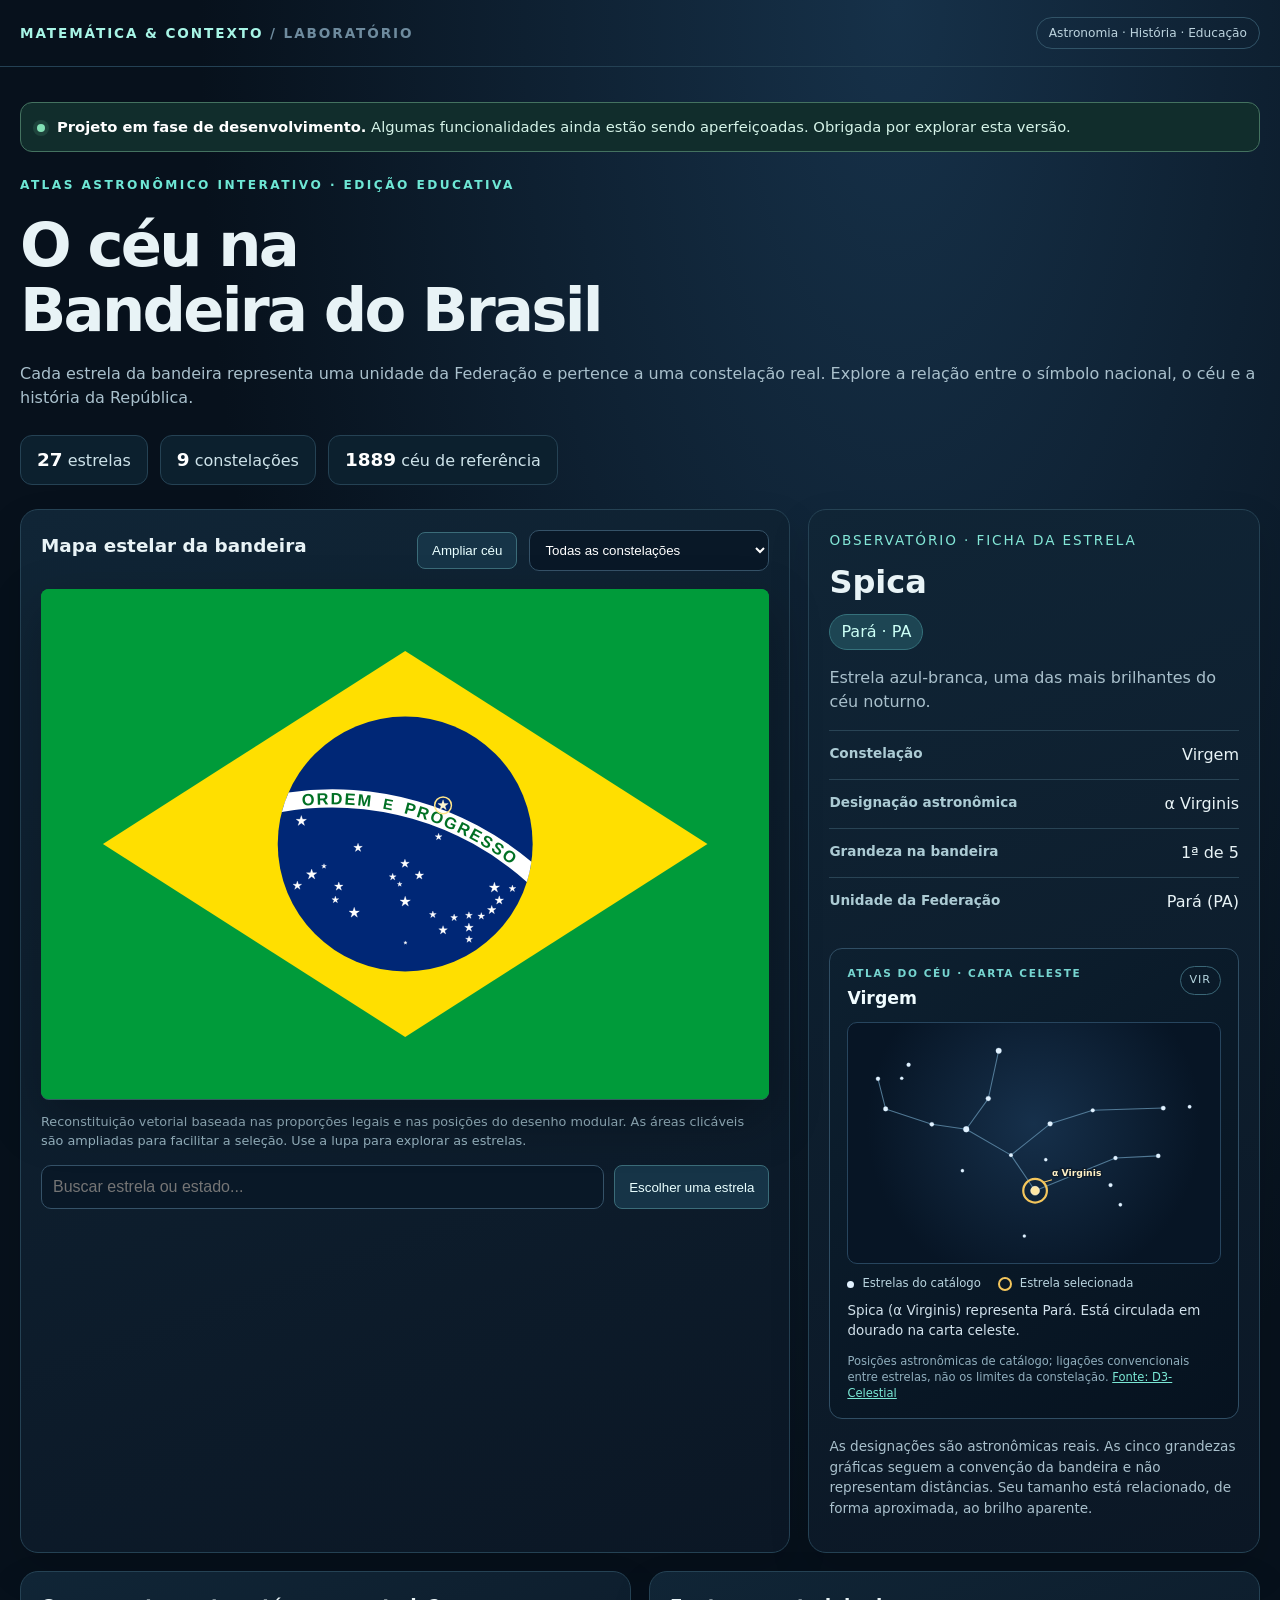
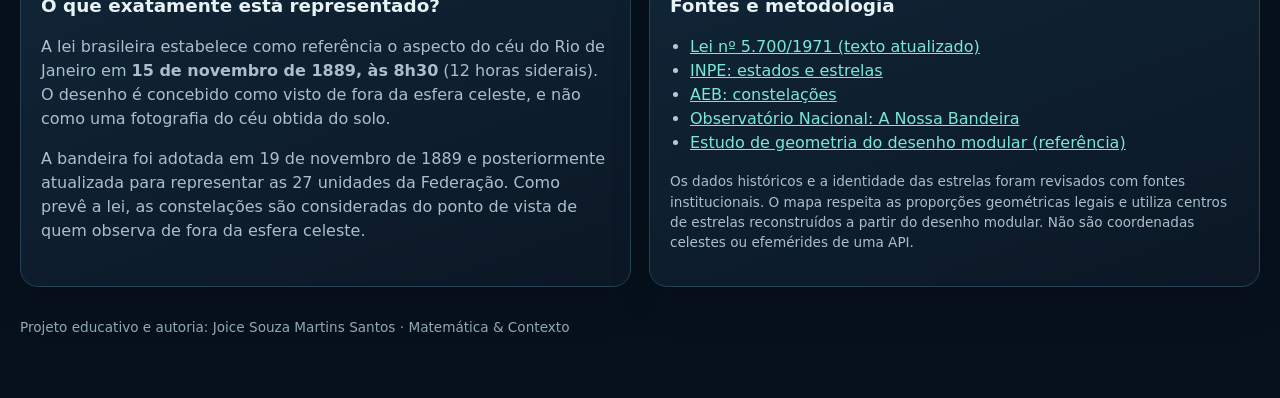
==== commit 0283928a: "Exibir aviso de projeto em desenvolvimento no laboratório" ====
--- a/bandeira-astronomica/index.html
+++ b/bandeira-astronomica/index.html
@@ -133,9 +133,14 @@
  .panel{padding:11px}
  .tag{max-width:100%}
 }
+</style><style>
+.development-notice{display:flex;gap:12px;align-items:flex-start;max-width:100%;padding:13px 16px;margin:0 0 24px;border-radius:12px;border:1px solid #447260;background:#112d2c;color:#d6f4e9;font-size:.92rem;line-height:1.5}
+.development-notice strong{color:#fff;font-weight:750}
+.development-dot{flex:0 0 8px;width:8px;height:8px;margin-top:.5em;border-radius:50%;background:#82e0b5;box-shadow:0 0 0 4px #82e0b51e}
+@media(max-width:640px){.development-notice{padding:11px 12px;margin:0 0 17px;font-size:.83rem;gap:10px;border-radius:9px}}
 </style></head>
 <body><header><div class="brand">MATEMÁTICA & CONTEXTO <span style="color:#6e8b9e">/ LABORATÓRIO</span></div><div class="tag">Astronomia · História · Educação</div></header>
-<main><div class="eyebrow">Atlas astronômico interativo · edição educativa</div><h1>O céu na<br>Bandeira do Brasil</h1>
+<main><div class="development-notice" role="status"><span class="development-dot" aria-hidden="true"></span><span><strong>Projeto em fase de desenvolvimento.</strong> Algumas funcionalidades ainda estão sendo aperfeiçoadas. Obrigada por explorar esta versão.</span></div><div class="eyebrow">Atlas astronômico interativo · edição educativa</div><h1>O céu na<br>Bandeira do Brasil</h1>
 <p class="intro">Cada estrela da bandeira representa uma unidade da Federação e pertence a uma constelação real. Explore a relação entre o símbolo nacional, o céu e a história da República.</p>
 <div class="stats"><span><strong>27</strong> estrelas</span><span><strong>9</strong> constelações</span><span><strong>1889</strong> céu de referência</span></div>
 <section class="layout"><div class="panel"><div class="toolbar"><h2>Mapa estelar da bandeira</h2><button class="secondary" id="zoom" type="button" aria-pressed="false">Ampliar céu</button><select id="filter" aria-label="Filtrar por constelação"><option value="">Todas as constelações</option></select></div>
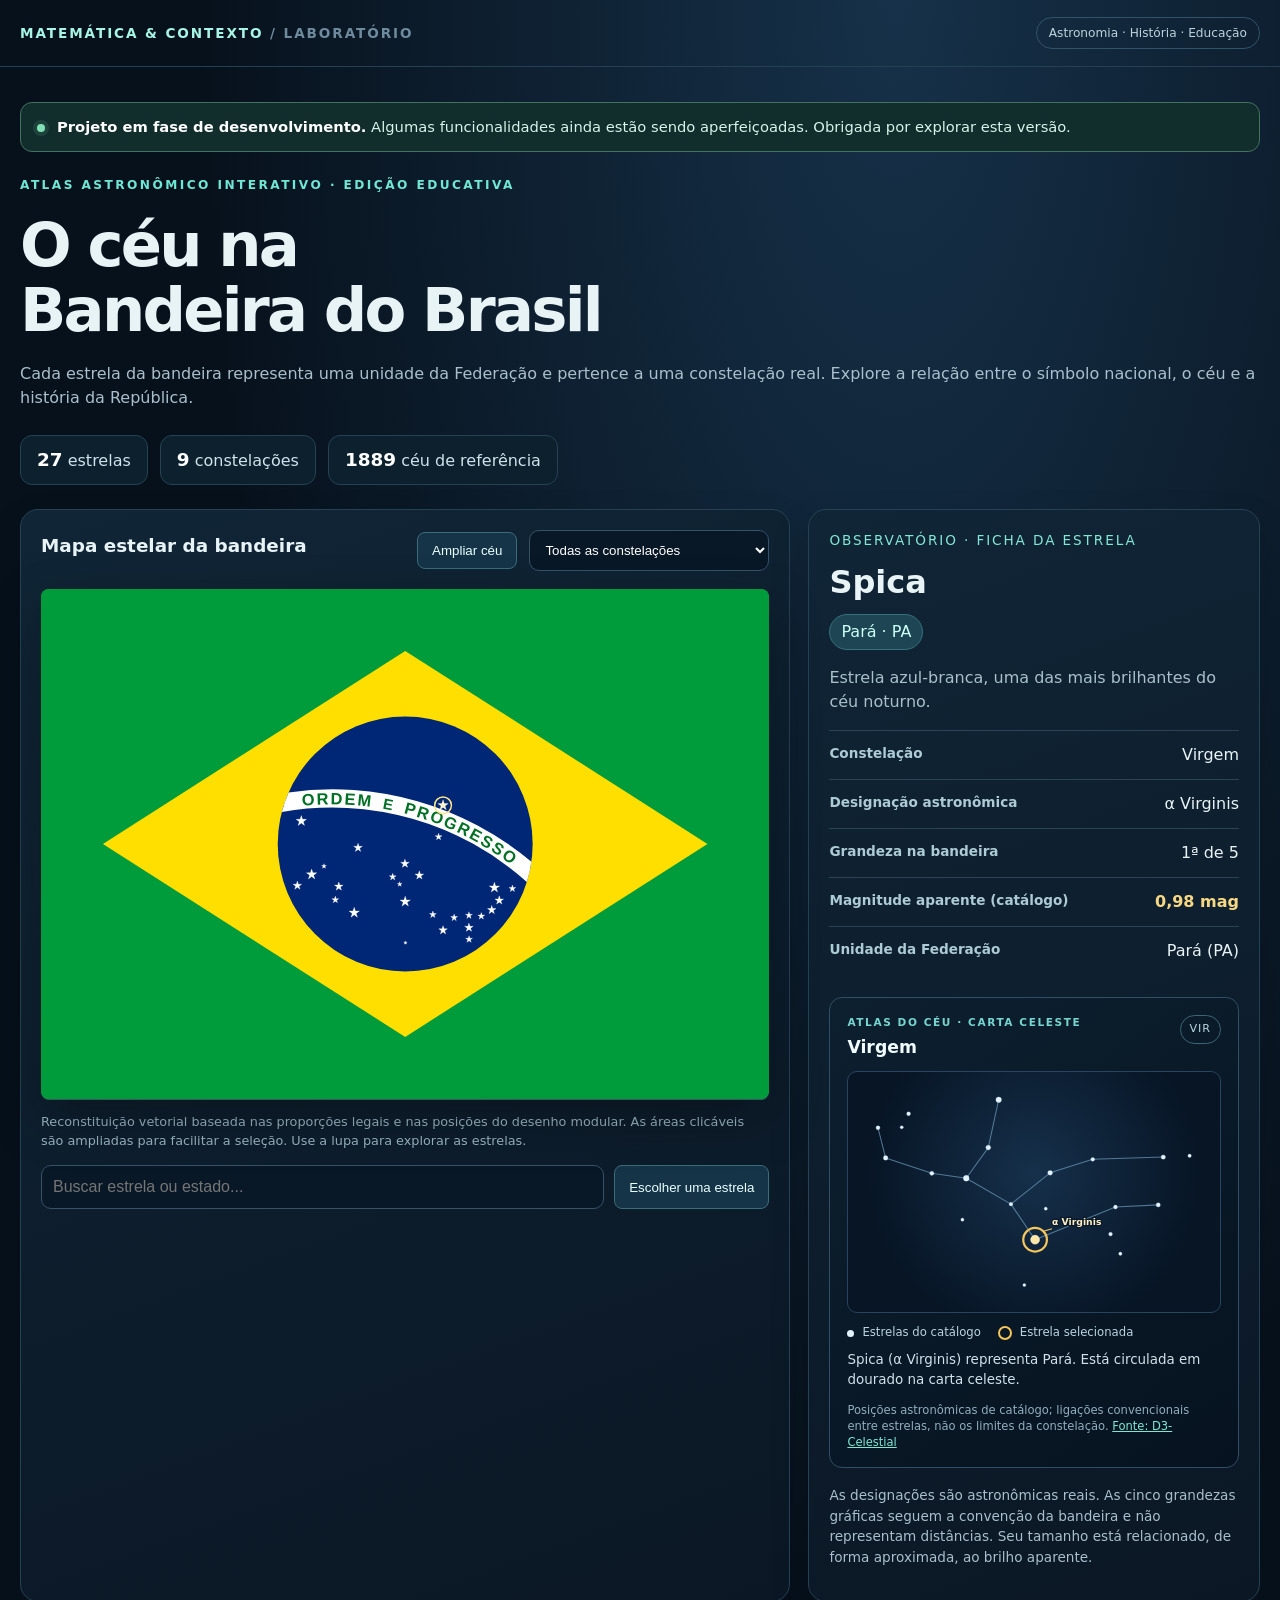
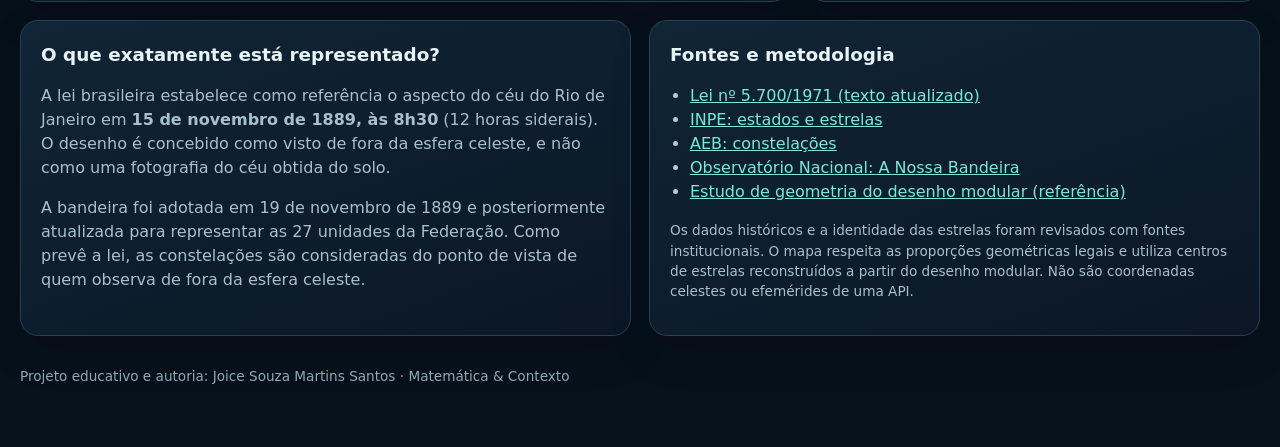
==== commit daa719fd: "Melhora responsividade, busca, estabilidade das cartas e magnitude do atlas" ====
--- a/bandeira-astronomica/index.html
+++ b/bandeira-astronomica/index.html
@@ -138,7 +138,33 @@
 .development-notice strong{color:#fff;font-weight:750}
 .development-dot{flex:0 0 8px;width:8px;height:8px;margin-top:.5em;border-radius:50%;background:#82e0b5;box-shadow:0 0 0 4px #82e0b51e}
 @media(max-width:640px){.development-notice{padding:11px 12px;margin:0 0 17px;font-size:.83rem;gap:10px;border-radius:9px}}
-</style></head>
+</style>
+<style>
+/* Revisão pedagógica: navegação responsiva e contraste. */
+.fact #mag-aparente{font-variant-numeric:tabular-nums;color:#f6d884;font-weight:700}
+@media(max-width:650px){
+  body{font-size:15px}
+  header{padding:13px 12px}
+  main{padding:22px 10px 34px}
+  h1{font-size:clamp(2rem,9vw,2.9rem);line-height:1.13}
+  .panel{padding:14px;border-radius:15px;min-width:0}
+  .toolbar{display:grid;grid-template-columns:1fr;gap:9px}
+  .toolbar h2,.toolbar select,.toolbar #zoom{width:100%;max-width:100%;min-width:0}
+  .toolbar button,.toolbar select{min-height:44px;font-size:16px}
+  .flag-wrap,.flag-wrap.zoomed{width:100%;max-width:100%}
+  .star-picker{display:block}
+  .searchbar{display:flex;flex-direction:column;gap:9px}
+  .searchbar input,.searchbar button{width:100%;min-height:44px;font-size:16px}
+  .results{max-height:180px;overflow-y:auto}
+  .results button{min-height:44px}
+  #constellationMap{width:100%;max-width:100%;height:auto}
+  .stats{display:flex;flex-wrap:wrap;gap:8px}
+  .stats span{flex:1 1 120px}
+  .fact{display:flex;flex-wrap:wrap;gap:6px;justify-content:space-between}
+  .fact span{overflow-wrap:anywhere}
+}
+</style>
+</head>
 <body><header><div class="brand">MATEMÁTICA & CONTEXTO <span style="color:#6e8b9e">/ LABORATÓRIO</span></div><div class="tag">Astronomia · História · Educação</div></header>
 <main><div class="development-notice" role="status"><span class="development-dot" aria-hidden="true"></span><span><strong>Projeto em fase de desenvolvimento.</strong> Algumas funcionalidades ainda estão sendo aperfeiçoadas. Obrigada por explorar esta versão.</span></div><div class="eyebrow">Atlas astronômico interativo · edição educativa</div><h1>O céu na<br>Bandeira do Brasil</h1>
 <p class="intro">Cada estrela da bandeira representa uma unidade da Federação e pertence a uma constelação real. Explore a relação entre o símbolo nacional, o céu e a história da República.</p>
@@ -159,7 +185,7 @@
 <div class="searchbar"><input id="search" placeholder="Buscar estrela ou estado..." aria-label="Buscar estrela ou estado"><button class="secondary" id="random" type="button">Escolher uma estrela</button></div>
 </div>
 <aside class="panel detail" aria-live="polite"><div class="subtitle">Observatório · ficha da estrela</div><h3 id="name">Selecione uma estrela</h3><div id="state"></div><p id="desc">Clique em uma das estrelas ou busque pelo nome de um estado.</p>
-<div class="fact"><b>Constelação</b><span id="con">—</span></div><div class="fact"><b>Designação astronômica</b><span id="des">—</span></div><div class="fact"><b>Grandeza na bandeira</b><span id="grade">—</span></div><div class="fact"><b>Unidade da Federação</b><span id="uf">—</span></div>
+<div class="fact"><b>Constelação</b><span id="con">—</span></div><div class="fact"><b>Designação astronômica</b><span id="des">—</span></div><div class="fact"><b>Grandeza na bandeira</b><span id="grade">—</span></div><div class="fact"><b>Magnitude aparente (catálogo)</b><span id="mag-aparente">—</span></div><div class="fact"><b>Unidade da Federação</b><span id="uf">—</span></div>
 
 <section class="constellation-panel" aria-labelledby="constellation-heading">
   <div class="constellation-head">
@@ -246,7 +272,7 @@
   if(!chart){constellationCaption.textContent='Carta celeste indisponível.';return;}
   const marker=chart.highlights[selectedStar.uf];
   const coords=chart.lines.flat().concat(chart.stars.map(s=>s.l),Object.values(chart.highlights).map(s=>s.l));
-  const origin=marker.l[0];
+  const origin=Object.values(chart.highlights)[0].l[0];
   const polar=chart.code==='Oct';
   // Equiretangular approximation for local charts; polar projection near the South Celestial Pole.
   const midDec=coords.reduce((v,p)=>v+p[1],0)/coords.length;
@@ -380,4 +406,54 @@
  if(choices.length)showStar(choices[Math.floor(Math.random()*choices.length)],true);
 });
 setZoom(zoomed);showStar(starsData[0]);
+</script><!-- Revisão UX + dados: Matemática & Contexto 2026-11-16 -->
+<script>
+/* Incrementos não intrusivos: leitura científica, busca e ajuste de altura. */
+(() => {
+  'use strict';
+  const normalize = (s) => String(s).normalize('NFD')
+    .replace(/[\u0300-\u036f]/g,'').toLocaleLowerCase('pt-BR');
+  if (typeof matches === 'function') {
+    matches = function(star) {
+      const query=normalize(document.querySelector('#search').value.trim());
+      const haystack=normalize([star.nome,star.estado,star.uf,star.constelacao,star.designacao].join(' '));
+      const constellation=document.querySelector('#filter').value;
+      return (!constellation || constellation===star.constelacao) && (!query || haystack.includes(query));
+    };
+    if (typeof render==='function') render();
+  }
+  if(typeof showStar==='function' && typeof constellationCharts!=='undefined') {
+    const original=showStar;
+    showStar=function(star,revealDetails=false){
+      original(star,revealDetails);
+      const mag=constellationCharts[star.constelacao]?.highlights?.[star.uf]?.m;
+      const target=document.querySelector('#mag-aparente');
+      if(target) target.textContent=Number.isFinite(mag)
+        ? mag.toLocaleString('pt-BR',{minimumFractionDigits:2,maximumFractionDigits:2})+' mag'
+        : 'Não disponível';
+      requestAnimationFrame(adjustHeight);
+    };
+    if(typeof starsData!=='undefined' && starsData.length) showStar(starsData[0]);
+  }
+  let lastHeight=0;
+  function adjustHeight(){
+    const main=document.querySelector('main');
+    if(!main) return;
+    const height=Math.ceil(document.body.scrollHeight);
+    if(!height || Math.abs(height-lastHeight)<2) return;
+    lastHeight=height;
+    if(window.parent!==window) window.parent.postMessage({
+      isStreamlitMessage:true,
+      type:'streamlit:setFrameHeight',
+      height
+    },'*');
+    try{if(window.frameElement)window.frameElement.style.height=height+'px';}
+    catch(error){/* O iframe pode ser isolado pelo navegador. */}
+  }
+  if('ResizeObserver' in window) new ResizeObserver(adjustHeight).observe(document.body);
+  window.addEventListener('resize',adjustHeight,{passive:true});
+  window.addEventListener('load',adjustHeight);
+  if(document.fonts?.ready) document.fonts.ready.then(adjustHeight);
+  adjustHeight();
+})();
 </script></body></html>
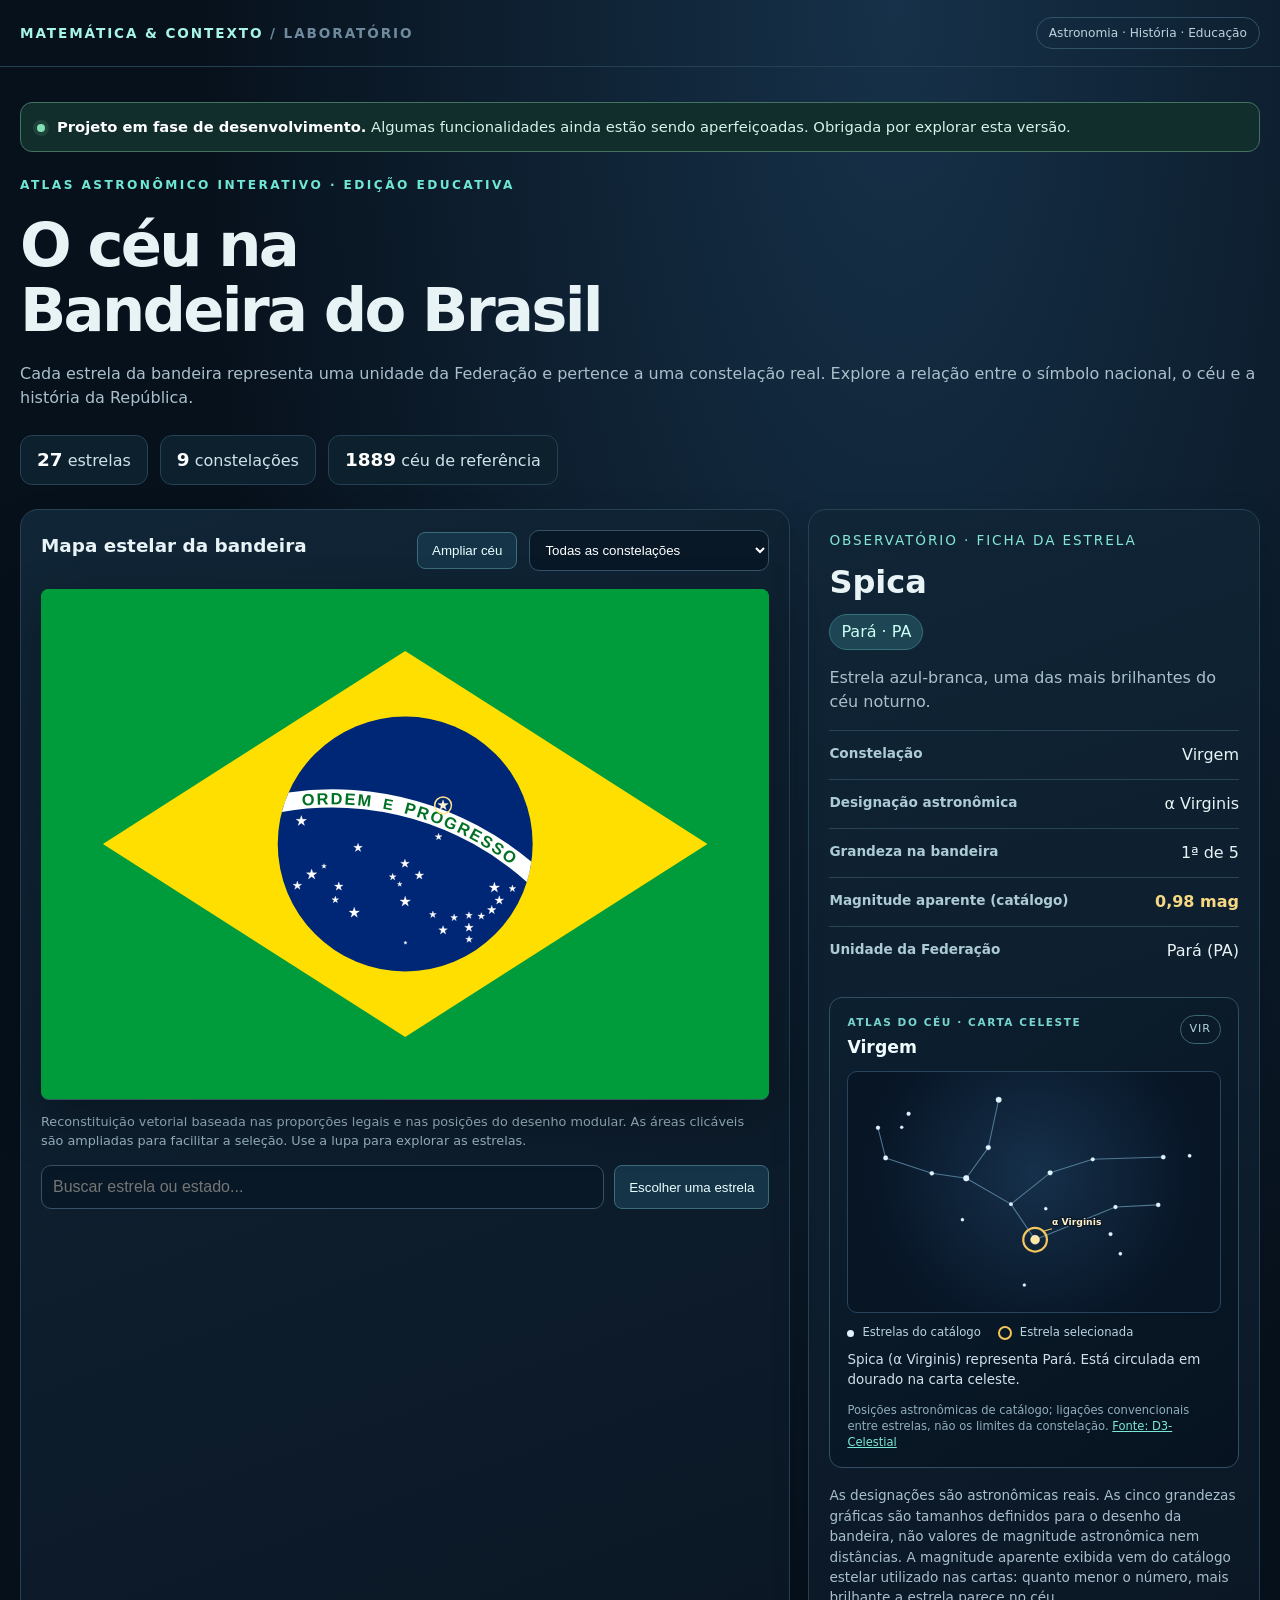
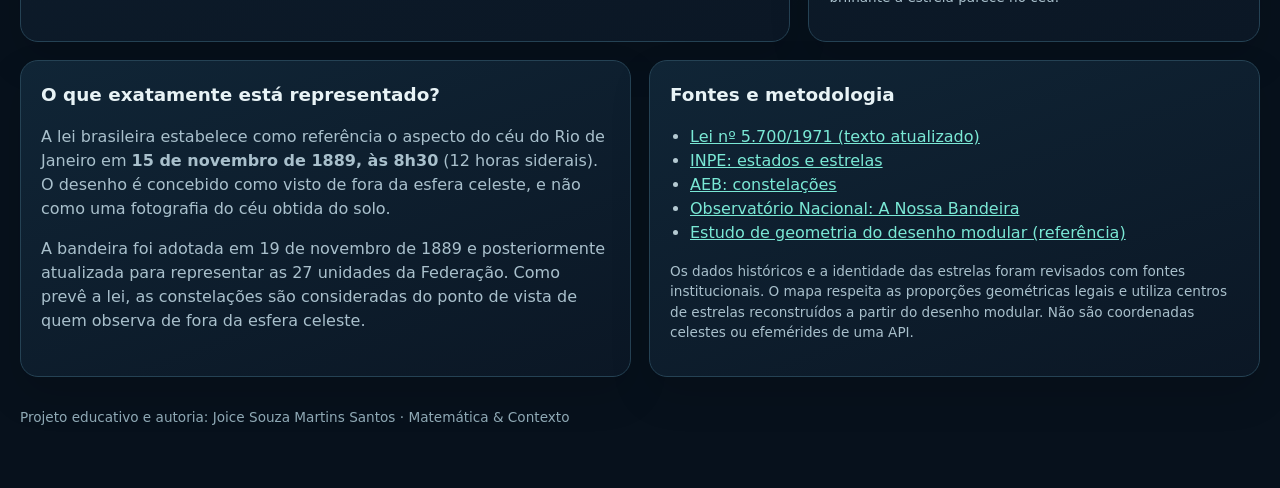
==== commit 41bd1e34: "Esclarece diferença científica entre grandeza gráfica e magnitude estelar" ====
--- a/bandeira-astronomica/index.html
+++ b/bandeira-astronomica/index.html
@@ -202,7 +202,7 @@
   <p class="constellation-caption" id="constellationCaption">Uma carta celeste correspondente aparecerá aqui.</p>
   <p class="constellation-source">Posições astronômicas de catálogo; ligações convencionais entre estrelas, não os limites da constelação. <a href="https://github.com/ofrohn/d3-celestial" target="_blank" rel="noopener noreferrer">Fonte: D3-Celestial</a></p>
 </section>
-<p class="small">As designações são astronômicas reais. As cinco grandezas gráficas seguem a convenção da bandeira e não representam distâncias. Seu tamanho está relacionado, de forma aproximada, ao brilho aparente.</p></aside></section>
+<p class="small">As designações são astronômicas reais. As cinco grandezas gráficas são tamanhos definidos para o desenho da bandeira, não valores de magnitude astronômica nem distâncias. A magnitude aparente exibida vem do catálogo estelar utilizado nas cartas: quanto menor o número, mais brilhante a estrela parece no céu.</p></aside></section>
 <section class="bottom"><div class="panel"><h2>O que exatamente está representado?</h2><p>A lei brasileira estabelece como referência o aspecto do céu do Rio de Janeiro em <strong>15 de novembro de 1889, às 8h30</strong> (12 horas siderais). O desenho é concebido como visto de fora da esfera celeste, e não como uma fotografia do céu obtida do solo.</p><p>A bandeira foi adotada em 19 de novembro de 1889 e posteriormente atualizada para representar as 27 unidades da Federação. Como prevê a lei, as constelações são consideradas do ponto de vista de quem observa de fora da esfera celeste.</p></div>
 <div class="panel"><h2>Fontes e metodologia</h2><ul><li><a href="https://www2.camara.leg.br/legin/fed/lei/1970-1979/lei-5700-1-setembro-1971-357915-normaatualizada-pl.html" target="_blank" rel="noopener">Lei nº 5.700/1971 (texto atualizado)</a></li><li><a href="https://www.inpe.br/ciaa2018/arquivos/aulas_pdfs/astronomia_no_dia_adia/AulaCIAA_2b_Astronomianodiadia_DiasNoitesEstacoes_Topocentrismo_SemAnimacoes2015.pdf" target="_blank" rel="noopener">INPE: estados e estrelas</a></li><li><a href="https://www.gov.br/aeb/pt-br/centrais-de-conteudo/publicacoes/instagram-do-periodo-de-defeso-eleitoral-2022/curiosidades-do-espaco-bandeira-nacional-e-constelacoes" target="_blank" rel="noopener">AEB: constelações</a></li><li><a href="https://www.gov.br/observatorio/pt-br/assuntos/areas-de-atuacao/divulgacao-e-popularizacao-da-ciencia/revistas/pdf/bandeiras.pdf" target="_blank" rel="noopener">Observatório Nacional: A Nossa Bandeira</a></li><li><a href="https://github.com/danmadeira/bandeira-nacional" target="_blank" rel="noopener">Estudo de geometria do desenho modular (referência)</a></li></ul><p class="small">Os dados históricos e a identidade das estrelas foram revisados com fontes institucionais. O mapa respeita as proporções geométricas legais e utiliza centros de estrelas reconstruídos a partir do desenho modular. Não são coordenadas celestes ou efemérides de uma API.</p></div></section>
 <footer>Projeto educativo e autoria: Joice Souza Martins Santos · Matemática & Contexto</footer></main>
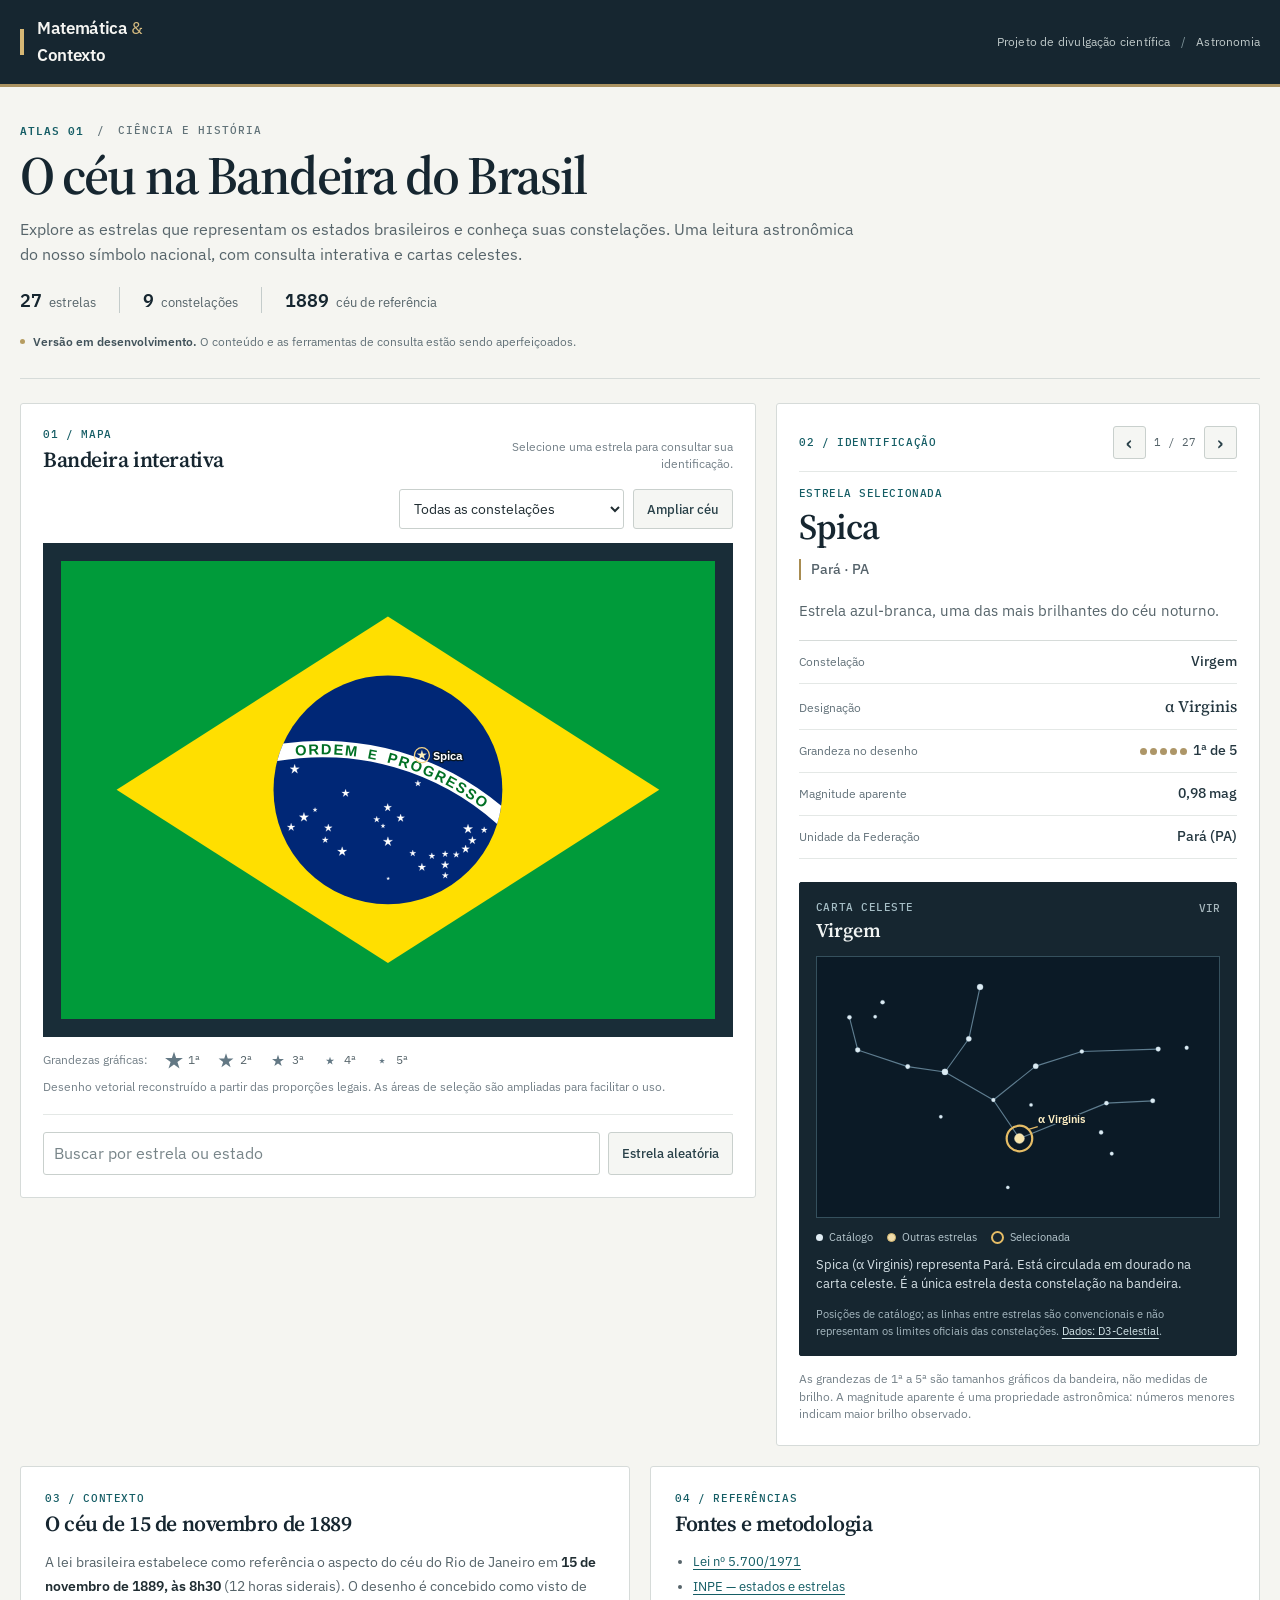
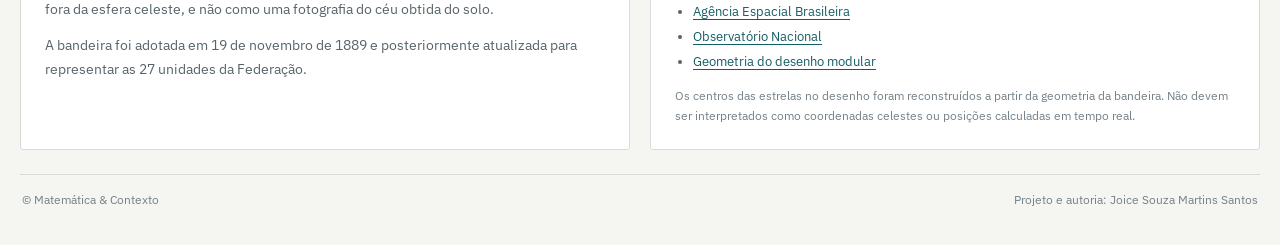
==== commit 6ba6e7ea: "Reformula atlas da bandeira com identidade editorial profissional e layout responsivo" ====
--- a/bandeira-astronomica/index.html
+++ b/bandeira-astronomica/index.html
@@ -1,459 +1,772 @@
 <!DOCTYPE html>
-<html lang="pt-BR"><head><meta charset="utf-8"><meta name="viewport" content="width=device-width,initial-scale=1">
-<title>O céu na Bandeira do Brasil | Matemática & Contexto</title>
-<meta name="description" content="Laboratório astronômico interativo: descubra as 27 estrelas da bandeira brasileira.">
-<style>
-:root{color-scheme:dark;--bg:#07111c;--panel:#0e1d2c;--line:#254254;--ink:#e8f3f6;--muted:#a9c0cc;--accent:#6ee7d5}
-*{box-sizing:border-box}body{margin:0;background:radial-gradient(ellipse at 70% 0%,#163149 0%,#07111c 55%);color:var(--ink);font:16px/1.5 system-ui,Segoe UI,Arial,sans-serif}
-header{border-bottom:1px solid #244154;padding:17px max(20px,calc((100vw - 1320px)/2));display:flex;align-items:center;gap:16px;justify-content:space-between;flex-wrap:wrap}
-.brand{letter-spacing:.14em;font-weight:800;font-size:.85rem;color:#a7f5e6}.tag{border:1px solid #315367;padding:6px 12px;border-radius:100px;color:#bcd3de;font-size:.76rem}
-main{max-width:1320px;margin:auto;padding:35px 20px 60px}.eyebrow{color:var(--accent);text-transform:uppercase;letter-spacing:.2em;font-size:.76rem;font-weight:700}
-h1{font-size:clamp(2rem,5vw,3.8rem);letter-spacing:-.045em;line-height:1.08;margin:.3em 0}h2{font-size:1.15rem;margin:0 0 10px}p{color:var(--muted)}.intro{max-width:830px;margin-bottom:25px}
-.stats{display:flex;gap:12px;flex-wrap:wrap;margin:24px 0}.stats span{border:1px solid var(--line);background:#0c202e;padding:10px 16px;border-radius:12px;color:#cee3ea}.stats strong{color:white;font-size:1.15rem}
-.layout{display:grid;grid-template-columns:minmax(0,1.45fr) minmax(290px,.85fr);gap:18px}.panel{border:1px solid var(--line);background:linear-gradient(160deg,#102536,#0b1725);border-radius:18px;padding:20px;min-width:0;box-shadow:0 18px 40px #0002}
-.toolbar{display:flex;justify-content:space-between;gap:12px;align-items:center;flex-wrap:wrap;margin-bottom:18px}select,input{background:#091827;border:1px solid #355268;color:white;border-radius:10px;padding:11px;max-width:100%}select{width:240px}
-.flag-wrap{position:relative;aspect-ratio:20/14;width:100%;border:1px solid #365a52;border-radius:9px;overflow:hidden;background:#149447}
-.flag{width:100%;height:100%;display:block}.star-layer{position:absolute;inset:0}.star{position:absolute;transform:translate(-50%,-50%);height:clamp(19px,2.4vw,32px);width:clamp(19px,2.4vw,32px);border:0;background:transparent;color:#fff;cursor:pointer;filter:drop-shadow(0 0 6px #c7e9ff);padding:0;display:grid;place-items:center}
-.star span{font-size:clamp(14px,1.8vw,24px);line-height:1}.star:hover,.star:focus-visible,.star.active{color:#fff1a6;outline:2px solid #f6e7a2;outline-offset:1px;border-radius:50%;z-index:3}
-.legend{font-size:.8rem;color:#97b3c0;margin:13px 0 0}.detail{min-height:460px}.detail h3{font-size:2rem;margin:8px 0}.detail .subtitle{font-size:.85rem;color:#83e7d7;text-transform:uppercase;letter-spacing:.14em}.fact{border-top:1px solid #294455;padding:12px 0;display:flex;justify-content:space-between;gap:14px}.fact b{color:#accbd4;font-size:.85rem}.fact span{text-align:right}.state{display:inline-block;background:#1d4553;border:1px solid #35717b;color:#ccfff6;padding:5px 11px;border-radius:50px}
-.small{font-size:.85rem}.bottom{display:grid;grid-template-columns:1fr 1fr;gap:18px;margin-top:18px}
-button.secondary{background:#163447;color:#e9ffff;border:1px solid #3b6c79;border-radius:8px;padding:10px 14px;cursor:pointer}button.secondary:hover{background:#245064}
-a{color:#7ae8d5}footer{margin-top:30px;color:#8fa9b5;font-size:.85rem}ul{color:#b5cad2;padding-left:20px}
-@media(max-width:860px){.layout,.bottom{grid-template-columns:1fr}.panel{padding:15px}.star{height:22px;width:22px}.star span{font-size:15px}.detail{min-height:0}}
-</style><style>
-/* Interação por SVG sobre desenho geométrico de 20×14 módulos */
-.flag-wrap{border:0;background:#009b3a;border-radius:8px;box-shadow:0 1px 0 #335c61,0 20px 52px #0004;transition:aspect-ratio .2s}
-.flag-wrap.zoomed{aspect-ratio:1/1;max-width:640px;margin-inline:auto;background:#002776}
-svg.flag{width:100%;height:100%;display:block}
-svg.star-layer{inset:0;width:100%;height:100%;position:absolute;display:block;overflow:visible}
-svg.star-layer .star-group{cursor:pointer;outline:none}
-svg.star-layer .star-shape{fill:#fff;stroke:#fff;stroke-width:.65;pointer-events:none;filter:drop-shadow(0 0 2px #ffffff38)}
-svg.star-layer .star-ring{fill:none;stroke:#ffe68a;stroke-width:4;pointer-events:none;opacity:0}
-svg.star-layer .star-group.is-selected .star-ring,svg.star-layer .star-group:focus-visible .star-ring{opacity:1}
-svg.star-layer .star-group.is-selected .star-shape{fill:#fff6cf;stroke:#fff6cf}
-svg.star-layer .star-group.is-dim{opacity:.25}
-svg.star-layer .star-hit{fill:transparent;stroke:transparent;stroke-width:0;pointer-events:all}
-.results{display:flex;gap:7px;flex-wrap:wrap;margin-top:13px}
-.results[hidden]{display:none}
-.results button{background:#17394a;color:#edfaff;border:1px solid #396275;border-radius:7px;padding:7px 10px;cursor:pointer;font-size:.78rem}
-.results button:hover{background:#27556a}
-.toolbar{align-items:center}
-.toolbar h2{margin-right:auto}
-#zoom{white-space:nowrap}
-@media(max-width:860px){.flag-wrap.zoomed{max-width:100%}.toolbar{gap:9px}.toolbar select{width:100%;flex:1;min-width:170px}}
-</style><style>
-/* Carta celeste: dados equatoriais reais com seleção destacada */
-.constellation-panel{margin:22px 0 17px;padding:17px;border:1px solid #304e64;border-radius:13px;background:linear-gradient(145deg,#0d2030,#06121f)}
-.constellation-head{display:flex;justify-content:space-between;align-items:flex-start;gap:12px;margin-bottom:12px}
-.constellation-kicker{font-size:.66rem;letter-spacing:.15em;font-weight:800;color:#76d5d0}
-.constellation-head h4{margin:5px 0 0;font-size:1.08rem;line-height:1.3;color:#f0fcff}
-.constellation-index{font-size:.7rem;letter-spacing:.08em;border:1px solid #3a6676;color:#b5d5df;border-radius:30px;padding:5px 9px;white-space:nowrap}
-#constellationMap{display:block;width:100%;height:auto;min-height:190px;border:1px solid #27455e;border-radius:10px;background:radial-gradient(circle at 50% 42%,#16304b 0%,#071525 72%);overflow:hidden}
-#constellationMap .chart-line{stroke:#6796b4;stroke-width:1.25;stroke-linecap:round;stroke-linejoin:round;fill:none;opacity:.75}
-#constellationMap .chart-star{fill:#e2f2ff;stroke:#cce8fd;stroke-width:.3}
-#constellationMap .chart-highlight{fill:#ffe6a3;stroke:#fff8df;stroke-width:.7}
-#constellationMap .chart-ring{fill:none;stroke:#f4c65c;stroke-width:2.6}
-#constellationMap .chart-pointer{stroke:#f6c969;stroke-width:1.2}
-#constellationMap .chart-label{fill:#fff0c5;font-size:11px;font-family:system-ui,Arial,sans-serif;font-weight:750;paint-order:stroke;stroke:#0b1a2b;stroke-width:3}
-.constellation-legend{display:flex;gap:17px;flex-wrap:wrap;margin:11px 0 7px;font-size:.73rem;color:#b9d4df}
-.constellation-legend span{display:flex;align-items:center;gap:8px}
-.constellation-dot{display:inline-block;width:7px;height:7px;border-radius:50%;background:#e2f2ff}
-.constellation-ring{display:inline-block;width:14px;height:14px;border-radius:50%;border:2px solid #f4c65c}
-.constellation-caption{font-size:.84rem;color:#d1e1eb;line-height:1.5;margin:8px 0}
-.constellation-source{font-size:.72rem;color:#90aebd;margin:12px 0 0;line-height:1.4}
-@media(max-width:860px){.constellation-panel{padding:12px}#constellationMap{min-height:160px}}
-</style><style>
-/* Adaptação mobile-first, sem rolagem horizontal nem cortes de painéis */
-html{width:100%;max-width:100%;overflow-x:hidden}
-body{width:100%;max-width:100%;margin:0;overflow-x:hidden;overflow-wrap:break-word}
-main{width:100%;min-width:0;max-width:1320px;overflow:visible}
-header,section,aside,.panel,.toolbar,.bottom,.layout,.intro,.fact,.constellation-panel{min-width:0;max-width:100%}
-.layout{grid-template-columns:minmax(0,1.45fr) minmax(0,.85fr)}
-.toolbar select,.toolbar button,.flag-wrap,svg.flag,#stars,#constellationMap{max-width:100%}
-.info-note{font-size:.76rem;color:#a6c4d0;margin:8px 0 0}
-.star-picker{display:none;margin:14px 0 4px;padding:12px;border:1px solid #32536a;background:#122638;border-radius:11px}
-.star-picker label{display:block;color:#b9e3e2;font-size:.83rem;font-weight:750;margin:0 0 8px}
-.star-picker select{display:block;width:100%;max-width:100%;min-height:48px;font-size:16px}
-.searchbar{display:flex;gap:10px;flex-wrap:wrap;margin-top:15px}
-.searchbar input{flex:1 1 190px;min-width:0;max-width:100%;min-height:44px;font-size:16px}
-.searchbar button{flex:0 1 auto;min-height:44px}
-button,select,input{touch-action:manipulation}
-.results button{min-height:40px}
-.fact{overflow-wrap:anywhere}
-.fact span{min-width:0}
-@media(max-width:1050px){
- .layout,.bottom{grid-template-columns:minmax(0,1fr)}
- .detail{min-height:0}
- main{padding:25px 16px 38px}
- .panel{padding:18px}
+<html lang="pt-BR">
+<head>
+<meta charset="utf-8">
+<meta name="viewport" content="width=device-width,initial-scale=1">
+<meta name="theme-color" content="#16252f">
+<title>O céu na Bandeira do Brasil | Matemática &amp; Contexto</title>
+<meta name="description" content="Atlas interativo das estrelas da Bandeira do Brasil. Consulte os estados, as constelações e as cartas celestes correspondentes.">
+<link rel="preconnect" href="https://fonts.googleapis.com">
+<link rel="preconnect" href="https://fonts.gstatic.com" crossorigin>
+<link href="https://fonts.googleapis.com/css2?family=IBM+Plex+Mono:wght@400;500;600&amp;family=IBM+Plex+Sans:wght@400;500;600;700&amp;family=Source+Serif+4:opsz,wght@8..60,500;8..60,600&amp;display=swap" rel="stylesheet">
+<style>/* Matemática & Contexto | Atlas da Bandeira — edição editorial científica */
+:root {
+  color-scheme: light;
+  --paper: #f5f5f1;
+  --surface: #ffffff;
+  --panel-alt: #fbfbf8;
+  --dark: #162630;
+  --ink: #202d32;
+  --quiet: #56646a;
+  --subtle: #748088;
+  --border: #d6dbd9;
+  --rule: #e4e8e6;
+  --accent: #155d65;
+  --accent-light: #eaf3f1;
+  --amber: #d9b66a;
+  --font-body: "IBM Plex Sans", "Segoe UI", Arial, sans-serif;
+  --font-serif: "Source Serif 4", Georgia, serif;
+  --font-mono: "IBM Plex Mono", ui-monospace, Consolas, monospace;
+  --page-width: 1350px;
 }
-@media(max-width:640px){
- :root{font-size:15px}
- body{font-size:15px;line-height:1.48}
- header{padding:13px 14px;gap:7px}
- .brand{font-size:.69rem;letter-spacing:.075em}
- .tag{font-size:.68rem;padding:4px 9px}
- main{padding:22px 10px 32px}
- h1{font-size:clamp(2rem,8.7vw,2.85rem);line-height:1.06;margin:9px 0 12px}
- .eyebrow{font-size:.68rem;letter-spacing:.13em}
- .intro{font-size:.94rem;line-height:1.55;margin-bottom:12px}
- .stats{display:grid;grid-template-columns:1fr 1fr;gap:7px;margin:16px 0}
- .stats span{padding:8px 9px;font-size:.78rem}
- .stats span:last-child{grid-column:span 2}
- .stats strong{font-size:1.08rem}
- .layout,.bottom{gap:12px}
- .panel{padding:13px;border-radius:12px}
- .toolbar{display:grid;grid-template-columns:1fr 1fr;gap:8px;margin-bottom:13px}
- .toolbar h2{grid-column:1/-1;font-size:1.05rem;margin:0}
- .toolbar #zoom{grid-column:1/-1;width:100%;min-height:44px}
- .toolbar #filter{grid-column:1/-1;min-width:0;width:100%;min-height:46px;font-size:16px}
- .flag-wrap{border-radius:7px}
- .flag-wrap.zoomed{width:100%;max-width:100%;aspect-ratio:1/1}
- .legend{font-size:.75rem;line-height:1.5;margin:11px 0 0}
- .star-picker{display:block}
- .searchbar{display:grid;grid-template-columns:minmax(0,1fr);gap:8px}
- .searchbar input,.searchbar button{width:100%;min-width:0}
- .results{max-height:160px;overflow-y:auto;gap:7px}
- .results button{min-height:44px;font-size:.8rem}
- .detail h3{font-size:1.7rem;line-height:1.15;overflow-wrap:anywhere}
- .fact{display:grid;grid-template-columns:minmax(0,1fr);gap:4px;padding:10px 0}
- .fact span{text-align:left;overflow-wrap:anywhere}
- .constellation-panel{margin:16px 0 13px;padding:12px 10px}
- #constellationMap{min-height:0;width:100%;height:auto}
- .constellation-legend{gap:9px}
- .constellation-head h4{font-size:1rem}
- .constellation-index{font-size:.66rem}
- .small,.constellation-caption{line-height:1.55}
- .bottom{margin-top:13px}
- footer{font-size:.78rem}
+*, *::before, *::after { box-sizing: border-box; }
+html { -webkit-text-size-adjust: 100%; }
+body { margin: 0; min-width: 0; overflow-x: hidden; color: var(--ink); background: var(--paper); font: 400 15px/1.6 var(--font-body); }
+h1,h2,h3,h4,p,dl,dd,ul { margin: 0; }
+p { color: var(--quiet); }
+a { color: var(--accent); text-underline-offset: 3px; text-decoration-thickness: 1px; }
+a:hover { color: #0b343a; }
+strong { font-weight: 600; color: var(--ink); }
+button,input,select { font: inherit; }
+:focus-visible { outline: 2px solid var(--accent); outline-offset: 3px; }
+.sr-only { position: absolute !important; width: 1px !important; height: 1px !important; padding: 0 !important; margin: -1px !important; overflow: hidden !important; clip: rect(0,0,0,0) !important; white-space: nowrap !important; border: 0 !important; }
+
+/* Cabeçalho institucional */
+.topbar { background: var(--dark); border-bottom: 3px solid #aa9261; }
+.topbar-inner { max-width: calc(var(--page-width) + 40px); margin: auto; min-height: 65px; padding: 15px 20px; display: flex; align-items: center; justify-content: space-between; gap: 16px; }
+.brand { display: flex; align-items: center; gap: 13px; color: #f5f5f2; font-weight: 600; font-size: 1.05rem; letter-spacing: -0.02em; }
+.brand-rule { display: block; flex: 0 0 4px; height: 26px; background: #d6b775; }
+.brand-amp { font-weight: 400; color: #d5bb80; }
+.topbar-right { color: #bfc9c9; font-size: .76rem; letter-spacing: .015em; }
+.topbar-right span { color: #7d9299; margin: 0 7px; }
+main { max-width: var(--page-width); margin: auto; padding: 35px 20px 28px; }
+
+/* Introdução editorial */
+.hero { padding: 0 0 27px; margin-bottom: 24px; border-bottom: 1px solid var(--border); }
+.eyebrow { display: flex; align-items: center; gap: 13px; margin-bottom: 8px; color: #617278; font: 500 .69rem/1.5 var(--font-mono); letter-spacing: .09em; }
+.eyebrow-index { color: var(--accent); font-weight: 600; }
+h1 { font: 600 clamp(2.25rem, 4.2vw, 3.65rem)/1.09 var(--font-serif); letter-spacing: -.035em; color: var(--dark); }
+h1 .accent { color: inherit; }
+.intro { max-width: 850px; margin-top: 12px; font-size: .99rem; line-height: 1.6; }
+.stats { display: flex; align-items: center; flex-wrap: wrap; gap: 0; margin-top: 19px; }
+.stat { display: flex; align-items: baseline; gap: 7px; padding: 0 23px; border-left: 1px solid #c4cccb; }
+.stat:first-child { padding-left: 0; border-left: 0; }
+.stat strong { font: 600 1.15rem/1.4 var(--font-mono); color: var(--dark); }
+.stat span { font-size: .82rem; color: var(--quiet); }
+.notice { display: flex; align-items: baseline; gap: 8px; margin-top: 19px; font-size: .76rem; color: #627178; }
+.notice strong { color: #42535b; }
+.notice-dot { width: 5px; height: 5px; border-radius: 50%; flex: 0 0 5px; background: #b69c60; transform: translateY(-2px); }
+
+/* Grades e módulos */
+.layout { display: grid; grid-template-columns: minmax(0,1.52fr) minmax(0,1fr); gap: 20px; align-items: start; }
+.panel { min-width: 0; background: var(--surface); border: 1px solid var(--border); border-radius: 3px; }
+.map-panel { padding: 22px; }
+.section-heading { display: flex; align-items: end; justify-content: space-between; gap: 14px; margin-bottom: 16px; }
+.section-heading p { max-width: 240px; text-align: right; font-size: .76rem; line-height: 1.45; color: var(--subtle); }
+.section-number { display: block; margin-bottom: 5px; color: var(--accent); font: 500 .67rem/1.5 var(--font-mono); letter-spacing: .06em; }
+.panel h2 { font: 600 1.35rem/1.2 var(--font-serif); letter-spacing: -.02em; color: var(--dark); }
+.toolbar { display: flex; justify-content: flex-end; align-items: center; flex-wrap: wrap; gap: 9px; margin-bottom: 14px; }
+input,select { min-height: 40px; padding: 8px 10px; background: #fff; border: 1px solid #c9d0cd; border-radius: 3px; color: var(--ink); font-size: .85rem; }
+input::placeholder { color: #788589; opacity: 1; }
+select { width: 225px; max-width: 100%; }
+.btn { min-height: 40px; padding: 8px 13px; background: #f5f6f3; border: 1px solid #c9d0cd; border-radius: 3px; color: #294149; font: 500 .84rem/1.4 var(--font-body); cursor: pointer; transition: border-color .13s, background-color .13s; }
+.btn:hover { background: #e8efed; border-color: #7b9a9a; }
+.btn:active { background: #dceae6; }
+.btn[aria-pressed="true"] { background: var(--accent-light); border-color: var(--accent); color: var(--accent); }
+.btn-icon { min-width: 33px; min-height: 33px; padding: 0 7px; font-size: 1.25rem; }
+
+/* Bandeira: peça principal do atlas */
+.flag-stage { padding: 17px; background: #192d38; border: 1px solid #192d38; }
+.flag-wrap { width: 100%; aspect-ratio: 20/14; position: relative; overflow: hidden; background: #009b3a; }
+.flag-wrap.zoomed { max-width: 640px; margin: 0 auto; aspect-ratio: 1/1; background: #002776; }
+.flag-wrap svg { display: block; width: 100%; height: 100%; }
+.flag-wrap #stars { position: absolute; inset: 0; overflow: visible; }
+.star-group { cursor: pointer; outline: none; }
+.star-shape { fill: #fff; stroke: #fff; stroke-width: .65; pointer-events: none; }
+.star-ring { fill: none; stroke: #f3d389; stroke-width: 4; opacity: 0; pointer-events: none; }
+.star-hit { fill: transparent; pointer-events: all; }
+.star-group:hover .star-ring { opacity: .65; }
+.star-group.is-selected .star-ring, .star-group:focus-visible .star-ring { opacity: 1; }
+.star-group.is-selected .star-shape { fill: #fff0bb; stroke: #fff0bb; }
+.star-group.is-dim { opacity: .22; }
+.star-label { fill: #fff; stroke: #071625; paint-order: stroke; stroke-linejoin: round; font: 600 36px/1 var(--font-body); pointer-events: none; }
+.mag-legend { display: flex; flex-wrap: wrap; align-items: center; gap: 7px 16px; padding: 14px 0 0; font-size: .74rem; color: var(--quiet); }
+.mag-title { color: var(--subtle); }
+.mag-item { display: inline-flex; gap: 4px; align-items: center; white-space: nowrap; }
+.mag-item svg { width: 20px; height: 20px; fill: #637884; }
+.legend-note { margin-top: 8px; font-size: .73rem; line-height: 1.45; color: var(--subtle); }
+.query-panel { margin-top: 18px; padding-top: 17px; border-top: 1px solid var(--rule); }
+.searchbar { display: flex; align-items: stretch; gap: 8px; }
+.searchbar input { flex: 1 1 auto; min-width: 0; font-size: 16px; }
+.searchbar .btn { flex: 0 0 auto; }
+.results { display: flex; flex-wrap: wrap; gap: 6px; margin-top: 11px; }
+.results[hidden] { display: none; }
+.results .chip { min-height: 32px; padding: 5px 9px; font: 500 .76rem var(--font-body); }
+.results .empty { font-size: .86rem; color: var(--quiet); }
+.picker { display: none; margin-top: 15px; }
+.picker label { display: block; font-size: .77rem; color: var(--quiet); margin-bottom: 6px; }
+.picker select { display: block; width: 100%; font-size: 16px; }
+
+/* Ficha técnica da estrela */
+.detail { padding: 22px; }
+.detail-top { display: flex; justify-content: space-between; gap: 12px; align-items: center; margin-bottom: 13px; padding-bottom: 12px; border-bottom: 1px solid var(--rule); }
+.detail-top .section-number { margin: 0; }
+.stepper { display: flex; align-items: center; gap: 5px; }
+.counter { font: 400 .7rem/1 var(--font-mono); color: var(--quiet); min-width: 48px; text-align: center; }
+.kicker { font: 500 .69rem/1.5 var(--font-mono); text-transform: uppercase; letter-spacing: .05em; color: var(--accent); }
+.detail h3 { margin: 5px 0 10px; font: 600 clamp(2rem,2.8vw,2.8rem)/1.12 var(--font-serif); letter-spacing: -.025em; color: var(--dark); overflow-wrap: anywhere; }
+.state { display: inline-block; padding-left: 10px; border-left: 2px solid #a88c51; color: #56636b; font-size: .85rem; font-weight: 500; }
+.desc { margin: 18px 0; font-size: .92rem; line-height: 1.58; }
+.facts { border-top: 1px solid var(--border); }
+.fact { display: flex; justify-content: space-between; align-items: baseline; gap: 16px; padding: 10px 0; border-bottom: 1px solid var(--rule); }
+.fact dt { font-size: .78rem; color: #63727a; }
+.fact dd { font-size: .85rem; font-weight: 500; text-align: right; color: #243740; overflow-wrap: anywhere; }
+.designation { font-family: var(--font-serif); font-size: 1rem !important; }
+.pips { display: inline-flex; gap: 3px; margin-right: 6px; vertical-align: middle; }
+.pips i { display: inline-block; width: 7px; height: 7px; border-radius: 50%; background: #d4dcda; }
+.pips i.on { background: #ad9668; }
+.small { color: var(--subtle); font-size: .74rem; line-height: 1.5; }
+
+/* Carta celeste: superfície escura somente onde é funcional */
+.chart-panel { margin: 23px 0 14px; padding: 16px; color: #e5edef; background: #162630; border: 1px solid #162630; border-radius: 2px; }
+.chart-head { display: flex; justify-content: space-between; align-items: start; gap: 12px; margin-bottom: 12px; }
+.chart-panel .kicker { color: #a6bec6; }
+.chart-head h4 { margin-top: 4px; font: 600 1.22rem/1.25 var(--font-serif); color: #f0f3f2; }
+.chart-code { font: 500 .71rem/1.5 var(--font-mono); color: #a7b7bd; }
+#chart { display: block; width: 100%; height: auto; min-height: 190px; background: #0b1a26; border: 1px solid #35505d; overflow: hidden; }
+#chart .chart-line { fill: none; stroke: #7799ad; stroke-width: 1.25; opacity: .78; stroke-linecap: round; stroke-linejoin: round; }
+#chart .chart-star { fill: #dcebf3; stroke: #9eb7c7; stroke-width: .3; }
+#chart .chart-peer { cursor: pointer; }
+#chart .chart-peer circle.dot { fill: #f0dcab; stroke: #d4b872; stroke-width: 1; }
+#chart .chart-peer:hover circle.dot { r: 5; }
+#chart .chart-peer:focus-visible circle.dot { stroke-width: 2; }
+#chart .chart-peer circle.hit { fill: transparent; }
+#chart .chart-active { fill: #f8e5ab; stroke: #ffefc0; stroke-width: .8; }
+#chart .chart-ring { fill: none; stroke: #e6bd66; stroke-width: 2.4; }
+#chart .chart-pointer { stroke: #e0b867; stroke-width: 1.2; }
+#chart text { font-family: var(--font-body); paint-order: stroke; stroke: #0b1a26; stroke-linejoin: round; }
+#chart .chart-label { fill: #fff0c5; font-size: 11.5px; font-weight: 600; stroke-width: 3; }
+#chart .chart-uf { fill: #f4dfaf; font-size: 9px; font-weight: 600; stroke-width: 2.4; pointer-events: none; }
+#chart .chart-empty { fill: #a4b4c0; font-size: 13px; stroke: none; }
+.chart-legend { display: flex; flex-wrap: wrap; gap: 7px 14px; margin: 11px 0 8px; font-size: .69rem; color: #b8c9d0; }
+.chart-legend span { display: inline-flex; align-items: center; gap: 6px; }
+.chart-legend i { display: inline-block; flex: none; border-radius: 50%; }
+.dot-star { width: 7px; height: 7px; background: #e1edf4; }
+.dot-peer { width: 9px; height: 9px; background: #f0dcab; border: 1px solid #d4b872; }
+.dot-active { width: 13px; height: 13px; border: 2px solid #e6bd66; }
+.chart-caption { margin-top: 8px; color: #d7e2e7; font-size: .8rem; line-height: 1.55; }
+.chart-source { margin-top: 12px; font-size: .7rem; line-height: 1.45; color: #a8bac2; }
+.chart-source a { color: #d6e8eb; }
+
+/* Contexto, fontes e assinatura */
+.bottom { display: grid; grid-template-columns: minmax(0,1fr) minmax(0,1fr); gap: 20px; margin-top: 20px; }
+.bottom .panel { padding: 23px 24px; }
+.bottom h2 { margin: 4px 0 14px; }
+.bottom p { font-size: .87rem; line-height: 1.7; }
+.bottom p + p { margin-top: 12px; }
+.sources ul { padding-left: 18px; color: var(--quiet); }
+.sources li { font-size: .82rem; margin: 4px 0; }
+.sources .small { margin-top: 14px; font-size: .73rem; }
+footer { display: flex; justify-content: space-between; gap: 12px; flex-wrap: wrap; margin-top: 24px; padding: 16px 2px 8px; border-top: 1px solid var(--border); font-size: .73rem; color: var(--subtle); }
+
+@media (max-width: 1060px) { .layout { grid-template-columns: minmax(0,1fr); } .detail { width: 100%; } }
+@media (max-width: 720px) {
+  main { padding: 24px 13px 20px; }
+  .topbar-inner { padding: 13px 15px; min-height: 57px; }
+  .brand { font-size: .94rem; }
+  .topbar-right { display: none; }
+  .hero { margin-bottom: 14px; padding-bottom: 19px; }
+  h1 { font-size: clamp(2.15rem, 7.5vw, 2.9rem); }
+  .intro { font-size: .91rem; }
+  .stats { margin-top: 14px; }
+  .stat { padding: 0 11px; gap: 5px; }
+  .stat strong { font-size: 1rem; }
+  .stat span { font-size: .73rem; }
+  .notice { font-size: .72rem; margin-top: 12px; }
+  .layout,.bottom { gap: 12px; }
+  .map-panel,.detail { padding: 15px; }
+  .section-heading { display: block; }
+  .section-heading p { max-width: none; margin-top: 5px; text-align: left; }
+  .toolbar { display: grid; grid-template-columns: minmax(0,1fr) auto; gap: 8px; }
+  .toolbar select { width: 100%; }
+  .flag-stage { padding: 7px; }
+  .flag-wrap.zoomed { max-width: 100%; }
+  .legend-note { font-size: .71rem; }
+  .mag-legend { gap: 5px 11px; }
+  .searchbar { display: grid; grid-template-columns: minmax(0,1fr); }
+  .searchbar .btn,.searchbar input { width: 100%; }
+  .picker { display: block; }
+  .results { max-height: 168px; overflow: auto; }
+  .results .chip { min-height: 40px; }
+  .detail { padding: 16px; }
+  .detail h3 { font-size: 2rem; }
+  .chart-panel { padding: 12px; }
+  #chart { min-height: 0; }
+  .bottom { grid-template-columns: 1fr; }
+  .bottom .panel { padding: 19px 16px; }
+  footer { margin-top: 17px; }
 }
-@media(max-width:380px){
- header{padding:12px 10px}
- main{padding-inline:8px}
- .panel{padding:11px}
- .tag{max-width:100%}
+@media (max-width: 385px) {
+  .stat { padding: 0 8px; }
+  .stat:first-child { padding-left: 0; }
+  .stat span { font-size: .68rem; }
+  .toolbar { grid-template-columns: 1fr; }
+  .toolbar .btn { width: 100%; }
+  .fact { display: grid; gap: 2px; }
+  .fact dd { text-align: left; }
 }
-</style><style>
-.development-notice{display:flex;gap:12px;align-items:flex-start;max-width:100%;padding:13px 16px;margin:0 0 24px;border-radius:12px;border:1px solid #447260;background:#112d2c;color:#d6f4e9;font-size:.92rem;line-height:1.5}
-.development-notice strong{color:#fff;font-weight:750}
-.development-dot{flex:0 0 8px;width:8px;height:8px;margin-top:.5em;border-radius:50%;background:#82e0b5;box-shadow:0 0 0 4px #82e0b51e}
-@media(max-width:640px){.development-notice{padding:11px 12px;margin:0 0 17px;font-size:.83rem;gap:10px;border-radius:9px}}
-</style>
-<style>
-/* Revisão pedagógica: navegação responsiva e contraste. */
-.fact #mag-aparente{font-variant-numeric:tabular-nums;color:#f6d884;font-weight:700}
-@media(max-width:650px){
-  body{font-size:15px}
-  header{padding:13px 12px}
-  main{padding:22px 10px 34px}
-  h1{font-size:clamp(2rem,9vw,2.9rem);line-height:1.13}
-  .panel{padding:14px;border-radius:15px;min-width:0}
-  .toolbar{display:grid;grid-template-columns:1fr;gap:9px}
-  .toolbar h2,.toolbar select,.toolbar #zoom{width:100%;max-width:100%;min-width:0}
-  .toolbar button,.toolbar select{min-height:44px;font-size:16px}
-  .flag-wrap,.flag-wrap.zoomed{width:100%;max-width:100%}
-  .star-picker{display:block}
-  .searchbar{display:flex;flex-direction:column;gap:9px}
-  .searchbar input,.searchbar button{width:100%;min-height:44px;font-size:16px}
-  .results{max-height:180px;overflow-y:auto}
-  .results button{min-height:44px}
-  #constellationMap{width:100%;max-width:100%;height:auto}
-  .stats{display:flex;flex-wrap:wrap;gap:8px}
-  .stats span{flex:1 1 120px}
-  .fact{display:flex;flex-wrap:wrap;gap:6px;justify-content:space-between}
-  .fact span{overflow-wrap:anywhere}
-}
+@media (prefers-reduced-motion: reduce) { * { scroll-behavior: auto !important; transition: none !important; animation: none !important; } }
 </style>
 </head>
-<body><header><div class="brand">MATEMÁTICA & CONTEXTO <span style="color:#6e8b9e">/ LABORATÓRIO</span></div><div class="tag">Astronomia · História · Educação</div></header>
-<main><div class="development-notice" role="status"><span class="development-dot" aria-hidden="true"></span><span><strong>Projeto em fase de desenvolvimento.</strong> Algumas funcionalidades ainda estão sendo aperfeiçoadas. Obrigada por explorar esta versão.</span></div><div class="eyebrow">Atlas astronômico interativo · edição educativa</div><h1>O céu na<br>Bandeira do Brasil</h1>
-<p class="intro">Cada estrela da bandeira representa uma unidade da Federação e pertence a uma constelação real. Explore a relação entre o símbolo nacional, o céu e a história da República.</p>
-<div class="stats"><span><strong>27</strong> estrelas</span><span><strong>9</strong> constelações</span><span><strong>1889</strong> céu de referência</span></div>
-<section class="layout"><div class="panel"><div class="toolbar"><h2>Mapa estelar da bandeira</h2><button class="secondary" id="zoom" type="button" aria-pressed="false">Ampliar céu</button><select id="filter" aria-label="Filtrar por constelação"><option value="">Todas as constelações</option></select></div>
-<div class="flag-wrap">
-<svg class="flag" id="flag-svg" viewBox="0 0 2000 1400" xmlns="http://www.w3.org/2000/svg" role="img" aria-label="Bandeira do Brasil: composição geométrica baseada nas proporções da legislação">
-<rect width="2000" height="1400" fill="#009b3a"/>
-<polygon points="170,700 1000,170 1830,700 1000,1230" fill="#ffdf00"/>
-<circle cx="1000" cy="700" r="350" fill="#002776"/>
-<defs><path id="motto-line" d="M 659.73473 603.76015 A 808.5 808.5 0 0 1 1339.74817 798.04970"/></defs>
-<path d="M 661.20938 612.13125 A 350 350 0 0 1 679.86412 558.53261 A 850 850 0 0 1 1346.55097 749.01457 A 350 350 0 0 1 1334.07364 804.37818 A 800 800 0 0 0 661.20938 612.13125 Z" fill="#fff"/>
-<text font-family="Verdana,Arial,sans-serif" font-size="45" font-weight="600" letter-spacing="5" word-spacing="10" fill="#007024" text-anchor="middle"><textPath href="#motto-line" startOffset="50%">ORDEM <tspan font-size="41">E</tspan> PROGRESSO</textPath></text>
-</svg>
-<svg id="stars" class="star-layer" viewBox="0 0 2000 1400" role="group" aria-label="27 estrelas interativas da bandeira"></svg></div>
-<p class="legend">Reconstituição vetorial baseada nas proporções legais e nas posições do desenho modular. As áreas clicáveis são ampliadas para facilitar a seleção. Use a lupa para explorar as estrelas.</p>
-<div id="results" class="results" aria-live="polite" hidden></div><div class="star-picker"><label for="star-picker">Escolha um estado ou estrela</label><select id="star-picker" aria-label="Escolher estrela pela unidade da Federação"></select><p class="info-note">No celular, esta lista facilita a escolha de estrelas próximas umas das outras.</p></div>
-<div class="searchbar"><input id="search" placeholder="Buscar estrela ou estado..." aria-label="Buscar estrela ou estado"><button class="secondary" id="random" type="button">Escolher uma estrela</button></div>
+<body>
+<div class="page">
+<header class="topbar">
+  <div class="topbar-inner">
+    <div class="brand"><span class="brand-rule" aria-hidden="true"></span><span>Matemática <span class="brand-amp">&amp;</span> Contexto</span></div>
+    <span class="topbar-right">Projeto de divulgação científica <span aria-hidden="true">/</span> Astronomia</span>
+  </div>
+</header>
+<main>
+  <section class="hero" aria-labelledby="page-heading">
+    <div class="eyebrow"><span class="eyebrow-index">ATLAS 01</span><span aria-hidden="true">/</span> CIÊNCIA E HISTÓRIA</div>
+    <h1 id="page-heading">O céu na <span class="accent">Bandeira do Brasil</span></h1>
+    <p class="intro">Explore as estrelas que representam os estados brasileiros e conheça suas constelações. Uma leitura astronômica do nosso símbolo nacional, com consulta interativa e cartas celestes.</p>
+    <div class="stats" aria-label="Dados do atlas">
+      <div class="stat"><strong>27</strong><span>estrelas</span></div>
+      <div class="stat"><strong>9</strong><span>constelações</span></div>
+      <div class="stat"><strong>1889</strong><span>céu de referência</span></div>
+    </div>
+    <p class="notice"><span class="notice-dot" aria-hidden="true"></span><span><strong>Versão em desenvolvimento.</strong> O conteúdo e as ferramentas de consulta estão sendo aperfeiçoados.</span></p>
+  </section>
+
+  <section class="layout" aria-label="Atlas interativo">
+    <div class="panel map-panel">
+      <div class="section-heading"><div><span class="section-number">01 / MAPA</span><h2>Bandeira interativa</h2></div><p>Selecione uma estrela para consultar sua identificação.</p></div>
+      <div class="toolbar">
+        <label class="sr-only" for="filter">Filtrar constelação</label>
+        <select id="filter" aria-label="Filtrar por constelação"><option value="">Todas as constelações</option></select>
+        <button class="btn" id="zoom" type="button" aria-pressed="false">Ampliar céu</button>
+      </div>
+      <div class="flag-stage">
+        <div class="flag-wrap" id="flag-wrap">
+          <svg id="flag" viewBox="0 0 2000 1400" xmlns="http://www.w3.org/2000/svg" role="img" aria-label="Bandeira do Brasil: composição geométrica baseada nas proporções da legislação">
+            <rect width="2000" height="1400" fill="#009b3a"/>
+            <polygon points="170,700 1000,170 1830,700 1000,1230" fill="#ffdf00"/>
+            <circle cx="1000" cy="700" r="350" fill="#002776"/>
+            <defs><path id="motto-line" d="M 659.73473 603.76015 A 808.5 808.5 0 0 1 1339.74817 798.04970"/></defs>
+            <path d="M 661.20938 612.13125 A 350 350 0 0 1 679.86412 558.53261 A 850 850 0 0 1 1346.55097 749.01457 A 350 350 0 0 1 1334.07364 804.37818 A 800 800 0 0 0 661.20938 612.13125 Z" fill="#fff"/>
+            <text font-family="Verdana,Arial,sans-serif" font-size="45" font-weight="600" letter-spacing="5" word-spacing="10" fill="#007024" text-anchor="middle"><textPath href="#motto-line" startOffset="50%">ORDEM <tspan font-size="41">E</tspan> PROGRESSO</textPath></text>
+          </svg>
+          <svg id="stars" viewBox="0 0 2000 1400" role="group" aria-label="27 estrelas interativas da bandeira"></svg>
+        </div>
+      </div>
+      <div class="mag-legend" id="mag-legend" aria-label="Grandezas gráficas das estrelas"></div>
+      <p class="legend-note">Desenho vetorial reconstruído a partir das proporções legais. As áreas de seleção são ampliadas para facilitar o uso.</p>
+      <div class="query-panel">
+        <div class="searchbar">
+          <label class="sr-only" for="search">Buscar estrela ou estado</label>
+          <input id="search" type="search" placeholder="Buscar por estrela ou estado" aria-label="Buscar estrela ou estado" autocomplete="off">
+          <button class="btn" id="random" type="button">Estrela aleatória</button>
+        </div>
+        <div class="results" id="results" aria-live="polite" hidden></div>
+        <div class="picker">
+          <label for="picker">Selecionar por estado</label>
+          <select id="picker" aria-label="Escolher estrela pela unidade da Federação"></select>
+        </div>
+      </div>
+    </div>
+
+    <aside class="panel detail" aria-live="polite">
+      <div class="detail-top">
+        <span class="section-number">02 / IDENTIFICAÇÃO</span>
+        <div class="stepper">
+          <button class="btn btn-icon" id="prev" type="button" aria-label="Estrela anterior">‹</button>
+          <span class="counter" id="counter">—</span>
+          <button class="btn btn-icon" id="next" type="button" aria-label="Próxima estrela">›</button>
+        </div>
+      </div>
+      <div class="detail-identity">
+        <div class="kicker">Estrela selecionada</div>
+        <h3 id="name">Selecione uma estrela</h3>
+        <div id="state"></div>
+      </div>
+      <p class="desc" id="desc">Clique em uma das estrelas ou busque pelo nome de um estado.</p>
+      <dl class="facts">
+        <div class="fact"><dt>Constelação</dt><dd id="con">—</dd></div>
+        <div class="fact"><dt>Designação</dt><dd class="designation" id="des">—</dd></div>
+        <div class="fact"><dt>Grandeza no desenho</dt><dd><span class="pips" id="pips" aria-hidden="true"></span><span id="grade">—</span></dd></div>
+        <div class="fact"><dt>Magnitude aparente</dt><dd id="mag-aparente">—</dd></div>
+        <div class="fact"><dt>Unidade da Federação</dt><dd id="uf">—</dd></div>
+      </dl>
+      <section class="chart-panel" aria-labelledby="chart-title">
+        <div class="chart-head">
+          <div><div class="kicker">Carta celeste</div><h4 id="chart-title">Constelação selecionada</h4></div>
+          <span class="chart-code" id="chart-code">—</span>
+        </div>
+        <svg id="chart" viewBox="0 0 440 285" role="img" aria-label="Carta celeste da constelação com a estrela da bandeira destacada" preserveAspectRatio="xMidYMid meet"><text class="chart-empty" x="220" y="145" text-anchor="middle">Selecione uma estrela</text></svg>
+        <div class="chart-legend">
+          <span><i class="dot-star" aria-hidden="true"></i> Catálogo</span>
+          <span><i class="dot-peer" aria-hidden="true"></i> Outras estrelas</span>
+          <span><i class="dot-active" aria-hidden="true"></i> Selecionada</span>
+        </div>
+        <p class="chart-caption" id="chart-caption">Uma carta celeste correspondente aparecerá aqui.</p>
+        <p class="chart-source">Posições de catálogo; as linhas entre estrelas são convencionais e não representam os limites oficiais das constelações. <a href="https://github.com/ofrohn/d3-celestial" target="_blank" rel="noopener noreferrer">Dados: D3-Celestial</a>.</p>
+      </section>
+      <p class="small">As grandezas de 1ª a 5ª são tamanhos gráficos da bandeira, não medidas de brilho. A magnitude aparente é uma propriedade astronômica: números menores indicam maior brilho observado.</p>
+    </aside>
+  </section>
+
+  <section class="bottom" aria-label="Contexto e referências">
+    <section class="panel context">
+      <span class="section-number">03 / CONTEXTO</span>
+      <h2>O céu de 15 de novembro de 1889</h2>
+      <p>A lei brasileira estabelece como referência o aspecto do céu do Rio de Janeiro em <strong>15 de novembro de 1889, às 8h30</strong> (12 horas siderais). O desenho é concebido como visto de fora da esfera celeste, e não como uma fotografia do céu obtida do solo.</p>
+      <p>A bandeira foi adotada em 19 de novembro de 1889 e posteriormente atualizada para representar as 27 unidades da Federação.</p>
+    </section>
+    <section class="panel sources">
+      <span class="section-number">04 / REFERÊNCIAS</span>
+      <h2>Fontes e metodologia</h2>
+      <ul>
+        <li><a href="https://www2.camara.leg.br/legin/fed/lei/1970-1979/lei-5700-1-setembro-1971-357915-normaatualizada-pl.html" target="_blank" rel="noopener">Lei nº 5.700/1971</a></li>
+        <li><a href="https://www.inpe.br/ciaa2018/arquivos/aulas_pdfs/astronomia_no_dia_adia/AulaCIAA_2b_Astronomianodiadia_DiasNoitesEstacoes_Topocentrismo_SemAnimacoes2015.pdf" target="_blank" rel="noopener">INPE — estados e estrelas</a></li>
+        <li><a href="https://www.gov.br/aeb/pt-br/centrais-de-conteudo/publicacoes/instagram-do-periodo-de-defeso-eleitoral-2022/curiosidades-do-espaco-bandeira-nacional-e-constelacoes" target="_blank" rel="noopener">Agência Espacial Brasileira</a></li>
+        <li><a href="https://www.gov.br/observatorio/pt-br/assuntos/areas-de-atuacao/divulgacao-e-popularizacao-da-ciencia/revistas/pdf/bandeiras.pdf" target="_blank" rel="noopener">Observatório Nacional</a></li>
+        <li><a href="https://github.com/danmadeira/bandeira-nacional" target="_blank" rel="noopener">Geometria do desenho modular</a></li>
+      </ul>
+      <p class="small">Os centros das estrelas no desenho foram reconstruídos a partir da geometria da bandeira. Não devem ser interpretados como coordenadas celestes ou posições calculadas em tempo real.</p>
+    </section>
+  </section>
+  <footer><span>© Matemática &amp; Contexto</span><span>Projeto e autoria: Joice Souza Martins Santos</span></footer>
+</main>
 </div>
-<aside class="panel detail" aria-live="polite"><div class="subtitle">Observatório · ficha da estrela</div><h3 id="name">Selecione uma estrela</h3><div id="state"></div><p id="desc">Clique em uma das estrelas ou busque pelo nome de um estado.</p>
-<div class="fact"><b>Constelação</b><span id="con">—</span></div><div class="fact"><b>Designação astronômica</b><span id="des">—</span></div><div class="fact"><b>Grandeza na bandeira</b><span id="grade">—</span></div><div class="fact"><b>Magnitude aparente (catálogo)</b><span id="mag-aparente">—</span></div><div class="fact"><b>Unidade da Federação</b><span id="uf">—</span></div>
-
-<section class="constellation-panel" aria-labelledby="constellation-heading">
-  <div class="constellation-head">
-    <div><div class="constellation-kicker">ATLAS DO CÉU · CARTA CELESTE</div><h4 id="constellation-heading">Constelação selecionada</h4></div>
-    <span class="constellation-index" id="chart-index">—</span>
-  </div>
-  <svg id="constellationMap" viewBox="0 0 440 285" role="img" aria-label="Carta celeste da constelação com a estrela da bandeira destacada" preserveAspectRatio="xMidYMid meet">
-    <text x="220" y="140" fill="#9ab6c6" text-anchor="middle">Selecione uma estrela</text>
-  </svg>
-  <div class="constellation-legend">
-    <span><i class="constellation-dot" aria-hidden="true"></i> Estrelas do catálogo</span>
-    <span><i class="constellation-ring" aria-hidden="true"></i> Estrela selecionada</span>
-  </div>
-  <p class="constellation-caption" id="constellationCaption">Uma carta celeste correspondente aparecerá aqui.</p>
-  <p class="constellation-source">Posições astronômicas de catálogo; ligações convencionais entre estrelas, não os limites da constelação. <a href="https://github.com/ofrohn/d3-celestial" target="_blank" rel="noopener noreferrer">Fonte: D3-Celestial</a></p>
-</section>
-<p class="small">As designações são astronômicas reais. As cinco grandezas gráficas são tamanhos definidos para o desenho da bandeira, não valores de magnitude astronômica nem distâncias. A magnitude aparente exibida vem do catálogo estelar utilizado nas cartas: quanto menor o número, mais brilhante a estrela parece no céu.</p></aside></section>
-<section class="bottom"><div class="panel"><h2>O que exatamente está representado?</h2><p>A lei brasileira estabelece como referência o aspecto do céu do Rio de Janeiro em <strong>15 de novembro de 1889, às 8h30</strong> (12 horas siderais). O desenho é concebido como visto de fora da esfera celeste, e não como uma fotografia do céu obtida do solo.</p><p>A bandeira foi adotada em 19 de novembro de 1889 e posteriormente atualizada para representar as 27 unidades da Federação. Como prevê a lei, as constelações são consideradas do ponto de vista de quem observa de fora da esfera celeste.</p></div>
-<div class="panel"><h2>Fontes e metodologia</h2><ul><li><a href="https://www2.camara.leg.br/legin/fed/lei/1970-1979/lei-5700-1-setembro-1971-357915-normaatualizada-pl.html" target="_blank" rel="noopener">Lei nº 5.700/1971 (texto atualizado)</a></li><li><a href="https://www.inpe.br/ciaa2018/arquivos/aulas_pdfs/astronomia_no_dia_adia/AulaCIAA_2b_Astronomianodiadia_DiasNoitesEstacoes_Topocentrismo_SemAnimacoes2015.pdf" target="_blank" rel="noopener">INPE: estados e estrelas</a></li><li><a href="https://www.gov.br/aeb/pt-br/centrais-de-conteudo/publicacoes/instagram-do-periodo-de-defeso-eleitoral-2022/curiosidades-do-espaco-bandeira-nacional-e-constelacoes" target="_blank" rel="noopener">AEB: constelações</a></li><li><a href="https://www.gov.br/observatorio/pt-br/assuntos/areas-de-atuacao/divulgacao-e-popularizacao-da-ciencia/revistas/pdf/bandeiras.pdf" target="_blank" rel="noopener">Observatório Nacional: A Nossa Bandeira</a></li><li><a href="https://github.com/danmadeira/bandeira-nacional" target="_blank" rel="noopener">Estudo de geometria do desenho modular (referência)</a></li></ul><p class="small">Os dados históricos e a identidade das estrelas foram revisados com fontes institucionais. O mapa respeita as proporções geométricas legais e utiliza centros de estrelas reconstruídos a partir do desenho modular. Não são coordenadas celestes ou efemérides de uma API.</p></div></section>
-<footer>Projeto educativo e autoria: Joice Souza Martins Santos · Matemática & Contexto</footer></main>
-<script>
-const starsData=[{"uf":"PA","estado":"Pará","nome":"Spica","designacao":"α Virginis","constelacao":"Virgem","x":55.2,"y":42.43,"curiosidade":"Estrela azul-branca, uma das mais brilhantes do céu noturno.","cx":1103.95,"cy":593.95,"grandeza":1},{"uf":"AM","estado":"Amazonas","nome":"Procyon","designacao":"α Canis Minoris","constelacao":"Cão Menor","x":35.74,"y":45.5,"curiosidade":"Uma das estrelas próximas do Sol na vizinhança estelar.","cx":714.75,"cy":637,"grandeza":1},{"uf":"MS","estado":"Mato Grosso do Sul","nome":"Alphard","designacao":"α Hydrae","constelacao":"Hidra Fêmea","x":43.53,"y":50.75,"curiosidade":"Uma gigante alaranjada, destaque da constelação de Hidra.","cx":870.5,"cy":710.5,"grandeza":2},{"uf":"AC","estado":"Acre","nome":"Gamma Hydrae","designacao":"γ Hydrae","constelacao":"Hidra Fêmea","x":54.59,"y":48.6,"curiosidade":"Estrela da longa constelação Hidra Fêmea.","cx":1091.7,"cy":680.4,"grandeza":3},{"uf":"MT","estado":"Mato Grosso","nome":"Sirius","designacao":"α Canis Majoris","constelacao":"Cão Maior","x":37.16,"y":56,"curiosidade":"É a estrela mais brilhante do céu noturno, vista da Terra.","cx":743.1,"cy":784,"grandeza":1},{"uf":"AP","estado":"Amapá","nome":"Mirzam","designacao":"β Canis Majoris","constelacao":"Cão Maior","x":35.2,"y":58.18,"curiosidade":"Estrela associada ao Cão Maior, próxima de Sirius no céu.","cx":703.9,"cy":814.45,"grandeza":2},{"uf":"RO","estado":"Rondônia","nome":"Muliphein","designacao":"γ Canis Majoris","constelacao":"Cão Maior","x":38.85,"y":54.38,"curiosidade":"Também identificada pela designação Gamma Canis Majoris.","cx":777.05,"cy":761.25,"grandeza":4},{"uf":"RR","estado":"Roraima","nome":"Wezen","designacao":"δ Canis Majoris","constelacao":"Cão Maior","x":40.88,"y":58.35,"curiosidade":"Supergigante amarela na constelação do Cão Maior.","cx":817.65,"cy":816.9,"grandeza":2},{"uf":"TO","estado":"Tocantins","nome":"Adhara","designacao":"ε Canis Majoris","constelacao":"Cão Maior","x":40.41,"y":60.95,"curiosidade":"Uma estrela azul muito luminosa do Cão Maior.","cx":808.2,"cy":853.3,"grandeza":3},{"uf":"GO","estado":"Goiás","nome":"Canopus","designacao":"α Carinae","constelacao":"Carina (Quilha)","x":43,"y":63.5,"curiosidade":"A segunda estrela mais brilhante do céu noturno.","cx":860,"cy":889,"grandeza":1},{"uf":"BA","estado":"Bahia","nome":"Gacrux","designacao":"γ Crucis","constelacao":"Cruzeiro do Sul","x":49.97,"y":53.88,"curiosidade":"Gigante avermelhada que marca uma ponta do Cruzeiro do Sul.","cx":999.3,"cy":754.25,"grandeza":2},{"uf":"MG","estado":"Minas Gerais","nome":"Delta Crucis","designacao":"δ Crucis","constelacao":"Cruzeiro do Sul","x":48.29,"y":56.48,"curiosidade":"Uma das cinco estrelas representadas no Cruzeiro do Sul da bandeira.","cx":965.7,"cy":790.65,"grandeza":3},{"uf":"ES","estado":"Espírito Santo","nome":"Epsilon Crucis","designacao":"ε Crucis","constelacao":"Cruzeiro do Sul","x":49.25,"y":57.9,"curiosidade":"Conhecida popularmente como a Intrometida.","cx":984.95,"cy":810.6,"grandeza":4},{"uf":"SP","estado":"São Paulo","nome":"Acrux","designacao":"α Crucis","constelacao":"Cruzeiro do Sul","x":50,"y":61.33,"curiosidade":"Sistema estelar que marca a extremidade inferior do Cruzeiro do Sul.","cx":1000,"cy":858.55,"grandeza":1},{"uf":"RJ","estado":"Rio de Janeiro","nome":"Mimosa","designacao":"β Crucis","constelacao":"Cruzeiro do Sul","x":51.94,"y":56.18,"curiosidade":"Estrela azul brilhante do Cruzeiro do Sul.","cx":1038.85,"cy":786.45,"grandeza":2},{"uf":"PI","estado":"Piauí","nome":"Antares","designacao":"α Scorpii","constelacao":"Escorpião","x":62.25,"y":58.58,"curiosidade":"Supergigante vermelha que marca o coração do Escorpião.","cx":1245,"cy":820.05,"grandeza":1},{"uf":"MA","estado":"Maranhão","nome":"Acrab (Graffias)","designacao":"β Scorpii","constelacao":"Escorpião","x":64.72,"y":58.78,"curiosidade":"Sistema estelar conhecido também por Graffias.","cx":1294.35,"cy":822.85,"grandeza":3},{"uf":"CE","estado":"Ceará","nome":"Wei","designacao":"ε Scorpii","constelacao":"Escorpião","x":62.92,"y":61.08,"curiosidade":"Estrela identificada por Epsilon Scorpii.","cx":1258.3,"cy":855.05,"grandeza":2},{"uf":"RN","estado":"Rio Grande do Norte","nome":"Shaula","designacao":"λ Scorpii","constelacao":"Escorpião","x":61.88,"y":62.95,"curiosidade":"Estrela muito luminosa na região do ferrão do Escorpião.","cx":1237.65,"cy":881.3,"grandeza":2},{"uf":"PB","estado":"Paraíba","nome":"Girtab","designacao":"κ Scorpii","constelacao":"Escorpião","x":60.45,"y":64.18,"curiosidade":"Estrela associada à cauda do Escorpião.","cx":1208.95,"cy":898.45,"grandeza":3},{"uf":"PE","estado":"Pernambuco","nome":"Mu Scorpii","designacao":"μ Scorpii","constelacao":"Escorpião","x":58.75,"y":64.03,"curiosidade":"Designação de um sistema estelar do Escorpião.","cx":1175,"cy":896.35,"grandeza":3},{"uf":"AL","estado":"Alagoas","nome":"Sargas","designacao":"θ Scorpii","constelacao":"Escorpião","x":58.75,"y":66.43,"curiosidade":"Estrela brilhante próxima à cauda do Escorpião.","cx":1175,"cy":929.95,"grandeza":2},{"uf":"SE","estado":"Sergipe","nome":"Iota Scorpii","designacao":"ι Scorpii","constelacao":"Escorpião","x":58.77,"y":68.72,"curiosidade":"Identificada pela letra grega iota na constelação do Escorpião.","cx":1175.35,"cy":962.15,"grandeza":3},{"uf":"RS","estado":"Rio Grande do Sul","nome":"Atria","designacao":"α Trianguli Australis","constelacao":"Triângulo Austral","x":55.2,"y":66.93,"curiosidade":"Uma gigante alaranjada do Triângulo Austral.","cx":1103.95,"cy":936.95,"grandeza":2},{"uf":"SC","estado":"Santa Catarina","nome":"Beta Trianguli Australis","designacao":"β Trianguli Australis","constelacao":"Triângulo Austral","x":56.72,"y":64.47,"curiosidade":"Uma das três estrelas principais do Triângulo Austral.","cx":1134.4,"cy":902.65,"grandeza":3},{"uf":"PR","estado":"Paraná","nome":"Gamma Trianguli Australis","designacao":"γ Trianguli Australis","constelacao":"Triângulo Austral","x":53.8,"y":63.88,"curiosidade":"Completa o trio principal do Triângulo Austral.","cx":1075.95,"cy":894.25,"grandeza":3},{"uf":"DF","estado":"Distrito Federal","nome":"Polaris Australis","designacao":"σ Octantis","constelacao":"Oitante","x":50.04,"y":69.38,"curiosidade":"Estrela próxima ao polo sul celeste, menos brilhante que muitas outras na bandeira.","cx":1000.7,"cy":971.25,"grandeza":5}];
-const NS='http://www.w3.org/2000/svg';
-const layer=document.querySelector('#stars');
-const flag=document.querySelector('#flag-svg');
-const wrap=document.querySelector('.flag-wrap');
-const filter=document.querySelector('#filter');
-const search=document.querySelector('#search');
-const zoomButton=document.querySelector('#zoom');
-const results=document.querySelector('#results');
-const starPicker=document.querySelector('#star-picker');
-const sortByState=[...starsData].sort((a,b)=>a.estado.localeCompare(b.estado,'pt-BR'));
-for(const s of sortByState){
- const option=document.createElement('option');
- option.value=s.uf;
- option.textContent=s.estado+' — '+s.nome;
- starPicker.appendChild(option);
-}
-starPicker.addEventListener('change',()=>{
- const s=starsData.find(item=>item.uf===starPicker.value);
- if(!s)return;
- // A seleção pelo estado deve ser possível mesmo depois de filtrar.
- filter.value='';search.value='';
- showStar(s,true);
-});
-
-let selected='PA';
-let zoomed=window.matchMedia('(max-width:650px)').matches;
-const constellations=[...new Set(starsData.map(s=>s.constelacao))].sort((a,b)=>a.localeCompare(b,'pt-BR'));
-for(const name of constellations){
- const opt=document.createElement('option');opt.value=name;opt.textContent=name;filter.append(opt);
-}
-function svgEl(tag,attributes){
- const el=document.createElementNS(NS,tag);
- for(const [key,value] of Object.entries(attributes||{}))el.setAttribute(key,String(value));
- return el;
-}
-function starPoints(s){
- const radius=[15,12.5,10,7,5][s.grandeza-1],inner=radius*0.381966;
- const pts=[];
- for(let i=0;i<10;i++){
-  const angle=-Math.PI/2+i*Math.PI/5,r=i%2?inner:radius;
-  pts.push((s.cx+Math.cos(angle)*r).toFixed(3)+','+(s.cy+Math.sin(angle)*r).toFixed(3));
- }
- return pts.join(' ');
-}
-
-const constellationCharts={"Virgem":{"code":"Vir","lines":[[[176.4648,6.5294],[177.6738,1.7647],[-175.0235,-0.6668],[-169.5848,-1.4494],[-162.5125,-5.539],[-158.7018,-11.1613],[-145.9964,-6.0005],[-139.2349,-5.6582]],[[-164.4558,10.9592],[-166.0991,3.3975],[-169.5848,-1.4494]],[[-162.5125,-5.539],[-156.3267,-0.5958],[-149.5884,1.5445],[-138.4378,1.8929]]],"stars":[{"h":65474,"l":[-158.7018,-11.1613],"m":0.98},{"h":61941,"l":[-169.5848,-1.4494],"m":2.74},{"h":63608,"l":[-164.4558,10.9592],"m":2.85},{"h":66249,"l":[-156.3267,-0.5958],"m":3.38},{"h":63090,"l":[-166.0991,3.3975],"m":3.39},{"h":57757,"l":[177.6738,1.7647],"m":3.59},{"h":72220,"l":[-138.4378,1.8929],"m":3.73},{"h":71957,"l":[-139.2349,-5.6582],"m":3.87},{"h":60129,"l":[-175.0235,-0.6668],"m":3.89},{"h":57380,"l":[176.4648,6.5294],"m":4.04},{"h":69701,"l":[-145.9964,-6.0005],"m":4.07},{"h":58948,"l":[-178.6978,8.733],"m":4.12},{"h":69427,"l":[-146.7761,-10.2737],"m":4.18},{"h":68520,"l":[-149.5884,1.5445],"m":4.23},{"h":64238,"l":[-162.5125,-5.539],"m":4.38},{"h":73620,"l":[-134.2748,2.0913],"m":4.39},{"h":69974,"l":[-145.2225,-13.3711],"m":4.52},{"h":58590,"l":[-179.7817,6.6143],"m":4.65},{"h":61740,"l":[-170.1885,-7.9956],"m":4.66},{"h":66006,"l":[-157.0088,-6.2558],"m":4.68},{"h":64924,"l":[-160.3987,-18.3112],"m":4.74}],"highlights":{"PA":{"l":[-158.7018,-11.1613],"m":0.98,"h":65474}}},"Cão Menor":{"code":"CMi","lines":[[[114.8255,5.225],[111.7877,8.2893]]],"stars":[{"h":37279,"l":[114.8255,5.225],"m":0.4},{"h":36188,"l":[111.7877,8.2893],"m":2.89},{"h":36284,"l":[112.0408,8.9255],"m":4.33},{"h":39311,"l":[120.5664,2.3346],"m":4.39},{"h":36425,"l":[112.4491,12.0066],"m":4.55}],"highlights":{"AM":{"l":[114.8255,5.225],"m":0.4,"h":37279}}},"Hidra Fêmea":{"code":"Hya","lines":[[[131.6938,6.4188],[132.1082,5.8378],[130.8061,3.3987],[129.6893,3.3414],[129.414,5.7038],[131.6938,6.4188],[133.8484,5.9456],[138.5911,2.3143],[144.964,-1.1428],[141.8968,-8.6586],[147.8696,-14.8466],[152.647,-12.3541],[156.5226,-16.8363],[162.4062,-16.1936],[173.2505,-31.8576],[178.2272,-33.9081],[-160.2696,-23.1715],[-148.4071,-26.6824],[-137.4279,-27.9604]]],"stars":[{"h":46390,"l":[141.8968,-8.6586],"m":1.99},{"h":64962,"l":[-160.2696,-23.1715],"m":2.99},{"h":43813,"l":[133.8484,5.9456],"m":3.11},{"h":52943,"l":[162.4062,-16.1936],"m":3.11},{"h":68895,"l":[-148.4071,-26.6824],"m":3.25},{"h":43109,"l":[131.6938,6.4188],"m":3.38},{"h":56343,"l":[173.2505,-31.8576],"m":3.54},{"h":49841,"l":[152.647,-12.3541],"m":3.61},{"h":51069,"l":[156.5226,-16.8363],"m":3.83},{"h":45336,"l":[138.5911,2.3143],"m":3.89},{"h":47431,"l":[144.964,-1.1428],"m":3.9},{"h":41307,"l":[126.4151,-3.9064],"m":3.91},{"h":48356,"l":[147.8696,-14.8466],"m":4.11},{"h":42313,"l":[129.414,5.7038],"m":4.14},{"h":57936,"l":[178.2272,-33.9081],"m":4.29},{"h":42799,"l":[130.8061,3.3987],"m":4.3},{"h":43067,"l":[131.5939,-13.5477],"m":4.32},{"h":43234,"l":[132.1082,5.8378],"m":4.35},{"h":72571,"l":[-137.4279,-27.9604],"m":4.42},{"h":42402,"l":[129.6893,3.3414],"m":4.45},{"h":46776,"l":[142.9955,-1.1847],"m":4.54},{"h":46509,"l":[142.2871,-2.769],"m":4.59},{"h":49402,"l":[151.2811,-13.0646],"m":4.6},{"h":42835,"l":[130.9182,-7.2337],"m":4.63},{"h":56922,"l":[175.0533,-34.7447],"m":4.7},{"h":46371,"l":[141.8267,-22.3438],"m":4.72}],"highlights":{"MS":{"l":[141.8968,-8.6586],"m":1.99,"h":46390},"AC":{"l":[-160.2696,-23.1715],"m":2.99,"h":64962}}},"Cão Maior":{"code":"CMa","lines":[[[95.6749,-17.9559],[101.2872,-16.7161],[105.7561,-23.8333],[107.0979,-26.3932],[105.4298,-27.9348],[104.6565,-28.9721],[95.0783,-30.0634]],[[111.0238,-29.3031],[107.0979,-26.3932]],[[101.2872,-16.7161],[104.0343,-17.0542],[105.9396,-15.6333],[103.5475,-12.0386],[104.0343,-17.0542]]],"stars":[{"h":32349,"l":[101.2872,-16.7161],"m":-1.44},{"h":33579,"l":[104.6565,-28.9721],"m":1.5},{"h":34444,"l":[107.0979,-26.3932],"m":1.83},{"h":30324,"l":[95.6749,-17.9559],"m":1.98},{"h":35904,"l":[111.0238,-29.3031],"m":2.45},{"h":30122,"l":[95.0783,-30.0634],"m":3.02},{"h":33977,"l":[105.7561,-23.8333],"m":3.02},{"h":33856,"l":[105.4298,-27.9348],"m":3.49},{"h":32759,"l":[102.4602,-32.5085],"m":3.5},{"h":33152,"l":[103.5331,-24.1842],"m":3.89},{"h":31592,"l":[99.171,-19.2559],"m":3.95},{"h":35037,"l":[108.7027,-26.7727],"m":4.01},{"h":33160,"l":[103.5475,-12.0386],"m":4.08},{"h":34045,"l":[105.9396,-15.6333],"m":4.11},{"h":31125,"l":[97.964,-23.4184],"m":4.34},{"h":33347,"l":[104.0343,-17.0542],"m":4.36},{"h":35415,"l":[109.677,-24.9544],"m":4.37},{"h":31700,"l":[99.4726,-18.2375],"m":4.42},{"h":34981,"l":[108.5634,-26.3525],"m":4.42},{"h":30788,"l":[97.0425,-32.5801],"m":4.47},{"h":31416,"l":[98.7641,-22.9648],"m":4.54},{"h":33302,"l":[103.906,-20.1365],"m":4.66}],"highlights":{"MT":{"l":[101.2872,-16.7161],"m":-1.44,"h":32349},"AP":{"l":[95.6749,-17.9559],"m":1.98,"h":30324},"RO":{"l":[105.9396,-15.6333],"m":4.11,"h":34045},"RR":{"l":[107.0979,-26.3932],"m":1.83,"h":34444},"TO":{"l":[104.6565,-28.9721],"m":1.5,"h":33579}}},"Carina (Quilha)":{"code":"Car","lines":[[[99.4403,-43.1959],[95.988,-52.6957],[138.2999,-69.7172],[153.4342,-70.0379],[160.7392,-64.3945],[158.0061,-61.6853],[154.2707,-61.3323],[139.2725,-59.2752],[125.6285,-59.5095],[119.1946,-52.9824],[122.3831,-47.3366],[131.1759,-54.7088],[139.2725,-59.2752]],[[160.7392,-64.3945],[166.6351,-62.4241],[167.1417,-61.9472],[168.1501,-60.3176],[167.1475,-58.975],[163.3736,-58.8532],[158.0061,-61.6853]]],"stars":[{"h":30438,"l":[95.988,-52.6957],"m":-0.62},{"h":45238,"l":[138.2999,-69.7172],"m":1.67},{"h":41037,"l":[125.6285,-59.5095],"m":1.86},{"h":45556,"l":[139.2725,-59.2752],"m":2.21},{"h":52419,"l":[160.7392,-64.3945],"m":2.74},{"h":48002,"l":[146.7755,-65.072],"m":2.92},{"h":50099,"l":[153.4342,-70.0379],"m":3.29},{"h":51576,"l":[158.0061,-61.6853],"m":3.3},{"h":50371,"l":[154.2707,-61.3323],"m":3.39},{"h":45080,"l":[137.742,-58.9669],"m":3.43},{"h":38827,"l":[119.1946,-52.9824],"m":3.46},{"h":47854,"l":[146.3117,-62.5079],"m":3.69},{"h":53253,"l":[163.3736,-58.8532],"m":3.78},{"h":51232,"l":[156.9697,-58.7394],"m":3.81},{"h":43783,"l":[133.7618,-60.6446],"m":3.84},{"h":54463,"l":[167.1475,-58.975],"m":3.93},{"h":45101,"l":[137.8197,-62.317],"m":3.96},{"h":50954,"l":[156.0988,-74.0316],"m":3.99},{"h":46974,"l":[143.611,-59.2298],"m":4.08},{"h":42568,"l":[130.1543,-59.761],"m":4.31},{"h":45496,"l":[139.0503,-57.5415],"m":4.34},{"h":31407,"l":[98.7441,-52.9756],"m":4.35},{"h":32761,"l":[102.4638,-53.6224],"m":4.41},{"h":51849,"l":[158.8971,-57.5576],"m":4.45},{"h":44599,"l":[136.2867,-72.6027],"m":4.47},{"h":43105,"l":[131.6773,-56.7698],"m":4.5}],"highlights":{"GO":{"l":[95.988,-52.6957],"m":-0.62,"h":30438}}},"Cruzeiro do Sul":{"code":"Cru","lines":[[[-168.0697,-59.6888],[-176.2137,-58.7489]],[[-173.3504,-63.0991],[-172.2085,-57.1132]]],"stars":[{"h":60718,"l":[-173.3504,-63.0991],"m":0.77},{"h":62434,"l":[-168.0697,-59.6888],"m":1.25},{"h":61084,"l":[-172.2085,-57.1132],"m":1.59},{"h":59747,"l":[-176.2137,-58.7489],"m":2.79},{"h":60260,"l":[-174.66,-60.4011],"m":3.59},{"h":63003,"l":[-166.3516,-57.1779],"m":4.03},{"h":60009,"l":[-175.3906,-64.0031],"m":4.06},{"h":59072,"l":[-178.2796,-64.6137],"m":4.14},{"h":58758,"l":[-179.2437,-63.3129],"m":4.32},{"h":63007,"l":[-166.3367,-59.1467],"m":4.62},{"h":62268,"l":[-168.5915,-60.9813],"m":4.69},{"h":58867,"l":[-178.9199,-63.1657],"m":4.72}],"highlights":{"BA":{"l":[-172.2085,-57.1132],"m":1.59,"h":61084},"MG":{"l":[-176.2137,-58.7489],"m":2.79,"h":59747},"ES":{"l":[-174.66,-60.4011],"m":3.59,"h":60260},"SP":{"l":[-173.3504,-63.0991],"m":0.77,"h":60718},"RJ":{"l":[-168.0697,-59.6888],"m":1.25,"h":62434}}},"Escorpião":{"code":"Sco","lines":[[[-120.287,-26.1141],[-119.9166,-22.6217],[-118.6407,-19.8055]],[[-119.9166,-22.6217],[-114.7028,-25.5928],[-112.6481,-26.432],[-111.0294,-28.216],[-107.4591,-34.2932],[-107.0324,-38.0474],[-106.3541,-42.3613],[-101.9617,-43.2392],[-95.6703,-42.9978],[-93.1038,-40.127],[-94.378,-39.03],[-96.5978,-37.1038]]],"stars":[{"h":80763,"l":[-112.6481,-26.432],"m":1.06},{"h":85927,"l":[-96.5978,-37.1038],"m":1.62},{"h":86228,"l":[-95.6703,-42.9978],"m":1.86},{"h":78401,"l":[-119.9166,-22.6217],"m":2.29},{"h":82396,"l":[-107.4591,-34.2932],"m":2.29},{"h":86670,"l":[-94.378,-39.03],"m":2.39},{"h":78820,"l":[-118.6407,-19.8055],"m":2.56},{"h":85696,"l":[-97.309,-37.2958],"m":2.7},{"h":81266,"l":[-111.0294,-28.216],"m":2.82},{"h":78265,"l":[-120.287,-26.1141],"m":2.89},{"h":80112,"l":[-114.7028,-25.5928],"m":2.9},{"h":87073,"l":[-93.1038,-40.127],"m":2.99},{"h":82514,"l":[-107.0324,-38.0474],"m":3},{"h":87261,"l":[-92.5355,-37.0433],"m":3.19},{"h":84143,"l":[-101.9617,-43.2392],"m":3.32},{"h":82545,"l":[-106.9161,-38.0175],"m":3.56},{"h":82729,"l":[-106.3541,-42.3613],"m":3.62},{"h":78104,"l":[-120.7788,-29.2141],"m":3.87},{"h":78933,"l":[-118.2982,-20.6692],"m":3.93},{"h":79374,"l":[-117.0011,-19.4607],"m":4},{"h":81304,"l":[-110.9064,-35.2553],"m":4.18},{"h":80911,"l":[-112.1544,-34.7044],"m":4.24},{"h":86170,"l":[-95.8632,-38.6353],"m":4.26},{"h":78990,"l":[-118.1486,-20.8688],"m":4.31},{"h":80079,"l":[-114.8409,-24.1693],"m":4.55},{"h":79404,"l":[-116.9241,-27.9264],"m":4.58}],"highlights":{"PI":{"l":[-112.6481,-26.432],"m":1.06,"h":80763},"MA":{"l":[-118.6407,-19.8055],"m":2.56,"h":78820},"CE":{"l":[-107.4591,-34.2932],"m":2.29,"h":82396},"RN":{"l":[-96.5978,-37.1038],"m":1.62,"h":85927},"PB":{"l":[-94.378,-39.03],"m":2.39,"h":86670},"PE":{"l":[-107.0324,-38.0474],"m":3,"h":82514},"AL":{"l":[-95.6703,-42.9978],"m":1.86,"h":86228},"SE":{"l":[-93.1038,-40.127],"m":2.99,"h":87073}}},"Triângulo Austral":{"code":"TrA","lines":[[[-107.8338,-69.0277],[-121.2143,-63.4307],[-130.2726,-68.6795],[-107.8338,-69.0277]]],"stars":[{"h":82273,"l":[-107.8338,-69.0277],"m":1.91},{"h":77952,"l":[-121.2143,-63.4307],"m":2.83},{"h":74946,"l":[-130.2726,-68.6795],"m":2.87},{"h":79664,"l":[-116.1405,-63.6857],"m":3.86},{"h":76440,"l":[-125.8199,-66.317],"m":4.11}],"highlights":{"RS":{"l":[-107.8338,-69.0277],"m":1.91,"h":82273},"SC":{"l":[-121.2143,-63.4307],"m":2.83,"h":77952},"PR":{"l":[-130.2726,-68.6795],"m":2.87,"h":74946}}},"Oitante":{"code":"Oct","lines":[[[-143.2699,-83.6679],[-18.4854,-81.3816],[-34.6306,-77.39],[-143.2699,-83.6679]]],"stars":[{"h":107089,"l":[-34.6306,-77.39],"m":3.73},{"h":112405,"l":[-18.4854,-81.3816],"m":4.13},{"h":70638,"l":[-143.2699,-83.6679],"m":4.31}],"highlights":{"DF":{"l":[-42.8048,-88.9565],"m":5.45,"h":104382}}}};
-const constellationElement=document.querySelector('#constellationMap');
-const constellationCaption=document.querySelector('#constellationCaption');
-const constellationHeading=document.querySelector('#constellation-heading');
-const constellationIndex=document.querySelector('#chart-index');
-const CHARTNS='http://www.w3.org/2000/svg';
-function chartElement(tag,attrs={}){
-  const node=document.createElementNS(CHARTNS,tag);
-  for(const [k,v] of Object.entries(attrs)) node.setAttribute(k,String(v));
-  return node;
-}
-function chartDeltaLon(lon,origin){
-  return ((lon-origin+540)%360+360)%360-180;
-}
-function drawConstellationChart(selectedStar){
-  const chart=constellationCharts[selectedStar.constelacao];
-  if(!chart){constellationCaption.textContent='Carta celeste indisponível.';return;}
-  const marker=chart.highlights[selectedStar.uf];
-  const coords=chart.lines.flat().concat(chart.stars.map(s=>s.l),Object.values(chart.highlights).map(s=>s.l));
-  const origin=Object.values(chart.highlights)[0].l[0];
-  const polar=chart.code==='Oct';
-  // Equiretangular approximation for local charts; polar projection near the South Celestial Pole.
-  const midDec=coords.reduce((v,p)=>v+p[1],0)/coords.length;
-  const cosLat=Math.max(.12,Math.cos(midDec*Math.PI/180));
-  function project(pair){
-    const lon=pair[0],dec=pair[1];
-    if(polar){
-      const radius=90+dec,angle=lon*Math.PI/180;
-      return [radius*Math.cos(angle),radius*Math.sin(angle)];
-    }
-    return [chartDeltaLon(lon,origin)*cosLat,-dec];
-  }
-  const projected=coords.map(project);
-  const xvals=projected.map(p=>p[0]),yvals=projected.map(p=>p[1]);
-  const minX=Math.min(...xvals),maxX=Math.max(...xvals),minY=Math.min(...yvals),maxY=Math.max(...yvals);
-  const dx=Math.max(5,maxX-minX),dy=Math.max(4,maxY-minY);
-  const scale=Math.min(369/dx,221/dy);
-  const xOffset=(440-dx*scale)/2,yOffset=(285-dy*scale)/2;
-  function xy(pair){
-    const p=project(pair);return [xOffset+(p[0]-minX)*scale,yOffset+(p[1]-minY)*scale];
-  }
-  constellationElement.replaceChildren();
-  const title=chartElement('title');title.textContent='Carta celeste de '+selectedStar.constelacao+', estrela '+selectedStar.nome+' destacada';constellationElement.append(title);
-  // Lines from observational coordinates, not invented by connections among the flag positions.
-  for(const segment of chart.lines){
-    const points=segment.map(xy);
-    const path=chartElement('polyline',{points:points.map(p=>p.map(v=>v.toFixed(2)).join(',')).join(' '),class:'chart-line'});
-    constellationElement.append(path);
-  }
-  // Stars with visual diameter approximately scaled to apparent magnitude.
-  for(const star of chart.stars){
-    const [x,y]=xy(star.l);
-    const radius=Math.max(1.4,Math.min(4.4,5.6-star.m*.8));
-    constellationElement.append(chartElement('circle',{cx:x,cy:y,r:radius,class:'chart-star'}));
-  }
-  // All stars represented on the flag within this constellation remain available for context.
-  for(const [uf, star] of Object.entries(chart.highlights)){
-    const [x,y]=xy(star.l);
-    const active=uf===selectedStar.uf;
-    if(!active)constellationElement.append(chartElement('circle',{cx:x,cy:y,r:3,class:'chart-star'}));
-  }
-  const [mx,my]=xy(marker.l);
-  constellationElement.append(chartElement('circle',{cx:mx,cy:my,r:5.2,class:'chart-highlight'}));
-  constellationElement.append(chartElement('circle',{cx:mx,cy:my,r:14,class:'chart-ring'}));
-  const toRight=mx<265;
-  const labelX=Math.max(19,Math.min(421,mx+(toRight?20:-20)));
-  const anchor=toRight?'start':'end';
-  const labelY=Math.max(17,Math.min(276,my-17));
-  constellationElement.append(chartElement('line',{x1:mx+(toRight?10:-10),y1:my-10,x2:labelX,y2:labelY+4,class:'chart-pointer'}));
-  const label=chartElement('text',{x:labelX,y:labelY,'text-anchor':anchor,class:'chart-label'});
-  label.textContent=selectedStar.designacao;
-  constellationElement.append(label);
-  constellationHeading.textContent=selectedStar.constelacao;
-  constellationIndex.textContent=chart.code.toUpperCase();
-  constellationCaption.textContent=selectedStar.nome+' ('+selectedStar.designacao+') representa '+selectedStar.estado+
-    '. Está circulada em dourado na carta celeste.';
-}
-
-function showStar(s, revealDetails=false){
- selected=s.uf;
- starPicker.value=s.uf;
- document.querySelector('#name').textContent=s.nome;
- document.querySelector('#state').replaceChildren();
- const pill=document.createElement('span');pill.className='state';pill.textContent=s.estado+' · '+s.uf;
- document.querySelector('#state').append(pill);
- document.querySelector('#desc').textContent=s.curiosidade;
- document.querySelector('#con').textContent=s.constelacao;
- document.querySelector('#des').textContent=s.designacao;
- document.querySelector('#grade').textContent=s.grandeza+'ª de 5';
- document.querySelector('#uf').textContent=s.estado+' ('+s.uf+')';
- drawConstellationChart(s);
- render();
- // No celular, mostrar a ficha que fica abaixo da bandeira depois do toque.
- if(revealDetails && window.matchMedia('(max-width:860px)').matches){
-  requestAnimationFrame(()=>{
-   document.querySelector('.detail').scrollIntoView({
-    behavior:window.matchMedia('(prefers-reduced-motion: reduce)').matches?'instant':'smooth',
-    block:'start'
-   });
-  });
- }
-}
-function matches(s){
- const text=[s.nome,s.estado,s.uf,s.constelacao,s.designacao].join(' ').toLocaleLowerCase('pt-BR');
- const q=search.value.trim().toLocaleLowerCase('pt-BR');
- return (!filter.value||filter.value===s.constelacao)&&(!q||text.includes(q));
-}
-function renderResults(){
- const active=Boolean(search.value.trim()||filter.value);
- results.hidden=!active;results.replaceChildren();
- if(!active)return;
- const list=starsData.filter(matches);
- if(!list.length){const span=document.createElement('span');span.textContent='Nenhuma estrela encontrada';results.append(span);return;}
- for(const s of list){
-  const b=document.createElement('button');b.type='button';b.textContent=s.uf+' · '+s.nome;
-  b.addEventListener('click',()=>showStar(s,true));
-  results.append(b);
- }
-}
-function render(){
- layer.replaceChildren();
- for(const s of starsData){
-  const group=svgEl('g',{'class':'star-group'+(selected===s.uf?' is-selected':'')+(!matches(s)?' is-dim':''),
-    'role':'button','tabindex':'0','aria-label':s.nome+' — '+s.estado+', '+s.constelacao});
-  const title=svgEl('title');title.textContent=s.nome+' — '+s.estado;group.append(title);
-  const ring=svgEl('circle',{cx:s.cx,cy:s.cy,r:[15,12.5,10,7,5][s.grandeza-1]+8,'class':'star-ring'});
-  const shape=svgEl('polygon',{points:starPoints(s),'class':'star-shape'});
-  const hit=svgEl('circle',{cx:s.cx,cy:s.cy,r:zoomed?41:24,'class':'star-hit'});
-  group.append(ring,shape,hit);
-  group.addEventListener('click',()=>showStar(s,true));
-  group.addEventListener('keydown',event=>{
-   if(event.key==='Enter'||event.key===' '){event.preventDefault();showStar(s,true);}
-  });
-  layer.append(group);
- }
- renderResults();
-}
-function setZoom(next){
- zoomed=next;wrap.classList.toggle('zoomed',zoomed);
- const viewBox=zoomed?'650 350 700 700':'0 0 2000 1400';
- flag.setAttribute('viewBox',viewBox);layer.setAttribute('viewBox',viewBox);
- zoomButton.textContent=zoomed?'Ver bandeira inteira':'Ampliar céu';
- zoomButton.setAttribute('aria-pressed',String(zoomed));
- render();
-}
-filter.addEventListener('change',render);
-search.addEventListener('input',render);
-zoomButton.addEventListener('click',()=>setZoom(!zoomed));
-document.querySelector('#random').addEventListener('click',()=>{
- const choices=starsData.filter(matches);
- if(choices.length)showStar(choices[Math.floor(Math.random()*choices.length)],true);
-});
-setZoom(zoomed);showStar(starsData[0]);
-</script><!-- Revisão UX + dados: Matemática & Contexto 2026-11-16 -->
-<script>
-/* Incrementos não intrusivos: leitura científica, busca e ajuste de altura. */
+<noscript><p style="padding:20px;text-align:center">Este atlas precisa de JavaScript para funcionar.</p></noscript>
+<script>window.ATLAS={"stars":[{"uf":"PA","estado":"Pará","nome":"Spica","designacao":"α Virginis","constelacao":"Virgem","x":55.2,"y":42.43,"curiosidade":"Estrela azul-branca, uma das mais brilhantes do céu noturno.","cx":1103.95,"cy":593.95,"grandeza":1},{"uf":"AM","estado":"Amazonas","nome":"Procyon","designacao":"α Canis Minoris","constelacao":"Cão Menor","x":35.74,"y":45.5,"curiosidade":"Uma das estrelas próximas do Sol na vizinhança estelar.","cx":714.75,"cy":637,"grandeza":1},{"uf":"MS","estado":"Mato Grosso do Sul","nome":"Alphard","designacao":"α Hydrae","constelacao":"Hidra Fêmea","x":43.53,"y":50.75,"curiosidade":"Uma gigante alaranjada, destaque da constelação de Hidra.","cx":870.5,"cy":710.5,"grandeza":2},{"uf":"AC","estado":"Acre","nome":"Gamma Hydrae","designacao":"γ Hydrae","constelacao":"Hidra Fêmea","x":54.59,"y":48.6,"curiosidade":"Estrela da longa constelação Hidra Fêmea.","cx":1091.7,"cy":680.4,"grandeza":3},{"uf":"MT","estado":"Mato Grosso","nome":"Sirius","designacao":"α Canis Majoris","constelacao":"Cão Maior","x":37.16,"y":56,"curiosidade":"É a estrela mais brilhante do céu noturno, vista da Terra.","cx":743.1,"cy":784,"grandeza":1},{"uf":"AP","estado":"Amapá","nome":"Mirzam","designacao":"β Canis Majoris","constelacao":"Cão Maior","x":35.2,"y":58.18,"curiosidade":"Estrela associada ao Cão Maior, próxima de Sirius no céu.","cx":703.9,"cy":814.45,"grandeza":2},{"uf":"RO","estado":"Rondônia","nome":"Muliphein","designacao":"γ Canis Majoris","constelacao":"Cão Maior","x":38.85,"y":54.38,"curiosidade":"Também identificada pela designação Gamma Canis Majoris.","cx":777.05,"cy":761.25,"grandeza":4},{"uf":"RR","estado":"Roraima","nome":"Wezen","designacao":"δ Canis Majoris","constelacao":"Cão Maior","x":40.88,"y":58.35,"curiosidade":"Supergigante amarela na constelação do Cão Maior.","cx":817.65,"cy":816.9,"grandeza":2},{"uf":"TO","estado":"Tocantins","nome":"Adhara","designacao":"ε Canis Majoris","constelacao":"Cão Maior","x":40.41,"y":60.95,"curiosidade":"Uma estrela azul muito luminosa do Cão Maior.","cx":808.2,"cy":853.3,"grandeza":3},{"uf":"GO","estado":"Goiás","nome":"Canopus","designacao":"α Carinae","constelacao":"Carina (Quilha)","x":43,"y":63.5,"curiosidade":"A segunda estrela mais brilhante do céu noturno.","cx":860,"cy":889,"grandeza":1},{"uf":"BA","estado":"Bahia","nome":"Gacrux","designacao":"γ Crucis","constelacao":"Cruzeiro do Sul","x":49.97,"y":53.88,"curiosidade":"Gigante avermelhada que marca uma ponta do Cruzeiro do Sul.","cx":999.3,"cy":754.25,"grandeza":2},{"uf":"MG","estado":"Minas Gerais","nome":"Delta Crucis","designacao":"δ Crucis","constelacao":"Cruzeiro do Sul","x":48.29,"y":56.48,"curiosidade":"Uma das cinco estrelas representadas no Cruzeiro do Sul da bandeira.","cx":965.7,"cy":790.65,"grandeza":3},{"uf":"ES","estado":"Espírito Santo","nome":"Epsilon Crucis","designacao":"ε Crucis","constelacao":"Cruzeiro do Sul","x":49.25,"y":57.9,"curiosidade":"Conhecida popularmente como a Intrometida.","cx":984.95,"cy":810.6,"grandeza":4},{"uf":"SP","estado":"São Paulo","nome":"Acrux","designacao":"α Crucis","constelacao":"Cruzeiro do Sul","x":50,"y":61.33,"curiosidade":"Sistema estelar que marca a extremidade inferior do Cruzeiro do Sul.","cx":1000,"cy":858.55,"grandeza":1},{"uf":"RJ","estado":"Rio de Janeiro","nome":"Mimosa","designacao":"β Crucis","constelacao":"Cruzeiro do Sul","x":51.94,"y":56.18,"curiosidade":"Estrela azul brilhante do Cruzeiro do Sul.","cx":1038.85,"cy":786.45,"grandeza":2},{"uf":"PI","estado":"Piauí","nome":"Antares","designacao":"α Scorpii","constelacao":"Escorpião","x":62.25,"y":58.58,"curiosidade":"Supergigante vermelha que marca o coração do Escorpião.","cx":1245,"cy":820.05,"grandeza":1},{"uf":"MA","estado":"Maranhão","nome":"Acrab (Graffias)","designacao":"β Scorpii","constelacao":"Escorpião","x":64.72,"y":58.78,"curiosidade":"Sistema estelar conhecido também por Graffias.","cx":1294.35,"cy":822.85,"grandeza":3},{"uf":"CE","estado":"Ceará","nome":"Wei","designacao":"ε Scorpii","constelacao":"Escorpião","x":62.92,"y":61.08,"curiosidade":"Estrela identificada por Epsilon Scorpii.","cx":1258.3,"cy":855.05,"grandeza":2},{"uf":"RN","estado":"Rio Grande do Norte","nome":"Shaula","designacao":"λ Scorpii","constelacao":"Escorpião","x":61.88,"y":62.95,"curiosidade":"Estrela muito luminosa na região do ferrão do Escorpião.","cx":1237.65,"cy":881.3,"grandeza":2},{"uf":"PB","estado":"Paraíba","nome":"Girtab","designacao":"κ Scorpii","constelacao":"Escorpião","x":60.45,"y":64.18,"curiosidade":"Estrela associada à cauda do Escorpião.","cx":1208.95,"cy":898.45,"grandeza":3},{"uf":"PE","estado":"Pernambuco","nome":"Mu Scorpii","designacao":"μ Scorpii","constelacao":"Escorpião","x":58.75,"y":64.03,"curiosidade":"Designação de um sistema estelar do Escorpião.","cx":1175,"cy":896.35,"grandeza":3},{"uf":"AL","estado":"Alagoas","nome":"Sargas","designacao":"θ Scorpii","constelacao":"Escorpião","x":58.75,"y":66.43,"curiosidade":"Estrela brilhante próxima à cauda do Escorpião.","cx":1175,"cy":929.95,"grandeza":2},{"uf":"SE","estado":"Sergipe","nome":"Iota Scorpii","designacao":"ι Scorpii","constelacao":"Escorpião","x":58.77,"y":68.72,"curiosidade":"Identificada pela letra grega iota na constelação do Escorpião.","cx":1175.35,"cy":962.15,"grandeza":3},{"uf":"RS","estado":"Rio Grande do Sul","nome":"Atria","designacao":"α Trianguli Australis","constelacao":"Triângulo Austral","x":55.2,"y":66.93,"curiosidade":"Uma gigante alaranjada do Triângulo Austral.","cx":1103.95,"cy":936.95,"grandeza":2},{"uf":"SC","estado":"Santa Catarina","nome":"Beta Trianguli Australis","designacao":"β Trianguli Australis","constelacao":"Triângulo Austral","x":56.72,"y":64.47,"curiosidade":"Uma das três estrelas principais do Triângulo Austral.","cx":1134.4,"cy":902.65,"grandeza":3},{"uf":"PR","estado":"Paraná","nome":"Gamma Trianguli Australis","designacao":"γ Trianguli Australis","constelacao":"Triângulo Austral","x":53.8,"y":63.88,"curiosidade":"Completa o trio principal do Triângulo Austral.","cx":1075.95,"cy":894.25,"grandeza":3},{"uf":"DF","estado":"Distrito Federal","nome":"Polaris Australis","designacao":"σ Octantis","constelacao":"Oitante","x":50.04,"y":69.38,"curiosidade":"Estrela próxima ao polo sul celeste, menos brilhante que muitas outras na bandeira.","cx":1000.7,"cy":971.25,"grandeza":5}],"charts":{"Virgem":{"code":"Vir","lines":[[[176.4648,6.5294],[177.6738,1.7647],[-175.0235,-0.6668],[-169.5848,-1.4494],[-162.5125,-5.539],[-158.7018,-11.1613],[-145.9964,-6.0005],[-139.2349,-5.6582]],[[-164.4558,10.9592],[-166.0991,3.3975],[-169.5848,-1.4494]],[[-162.5125,-5.539],[-156.3267,-0.5958],[-149.5884,1.5445],[-138.4378,1.8929]]],"stars":[{"h":65474,"l":[-158.7018,-11.1613],"m":0.98},{"h":61941,"l":[-169.5848,-1.4494],"m":2.74},{"h":63608,"l":[-164.4558,10.9592],"m":2.85},{"h":66249,"l":[-156.3267,-0.5958],"m":3.38},{"h":63090,"l":[-166.0991,3.3975],"m":3.39},{"h":57757,"l":[177.6738,1.7647],"m":3.59},{"h":72220,"l":[-138.4378,1.8929],"m":3.73},{"h":71957,"l":[-139.2349,-5.6582],"m":3.87},{"h":60129,"l":[-175.0235,-0.6668],"m":3.89},{"h":57380,"l":[176.4648,6.5294],"m":4.04},{"h":69701,"l":[-145.9964,-6.0005],"m":4.07},{"h":58948,"l":[-178.6978,8.733],"m":4.12},{"h":69427,"l":[-146.7761,-10.2737],"m":4.18},{"h":68520,"l":[-149.5884,1.5445],"m":4.23},{"h":64238,"l":[-162.5125,-5.539],"m":4.38},{"h":73620,"l":[-134.2748,2.0913],"m":4.39},{"h":69974,"l":[-145.2225,-13.3711],"m":4.52},{"h":58590,"l":[-179.7817,6.6143],"m":4.65},{"h":61740,"l":[-170.1885,-7.9956],"m":4.66},{"h":66006,"l":[-157.0088,-6.2558],"m":4.68},{"h":64924,"l":[-160.3987,-18.3112],"m":4.74}],"highlights":{"PA":{"l":[-158.7018,-11.1613],"m":0.98,"h":65474}}},"Cão Menor":{"code":"CMi","lines":[[[114.8255,5.225],[111.7877,8.2893]]],"stars":[{"h":37279,"l":[114.8255,5.225],"m":0.4},{"h":36188,"l":[111.7877,8.2893],"m":2.89},{"h":36284,"l":[112.0408,8.9255],"m":4.33},{"h":39311,"l":[120.5664,2.3346],"m":4.39},{"h":36425,"l":[112.4491,12.0066],"m":4.55}],"highlights":{"AM":{"l":[114.8255,5.225],"m":0.4,"h":37279}}},"Hidra Fêmea":{"code":"Hya","lines":[[[131.6938,6.4188],[132.1082,5.8378],[130.8061,3.3987],[129.6893,3.3414],[129.414,5.7038],[131.6938,6.4188],[133.8484,5.9456],[138.5911,2.3143],[144.964,-1.1428],[141.8968,-8.6586],[147.8696,-14.8466],[152.647,-12.3541],[156.5226,-16.8363],[162.4062,-16.1936],[173.2505,-31.8576],[178.2272,-33.9081],[-160.2696,-23.1715],[-148.4071,-26.6824],[-137.4279,-27.9604]]],"stars":[{"h":46390,"l":[141.8968,-8.6586],"m":1.99},{"h":64962,"l":[-160.2696,-23.1715],"m":2.99},{"h":43813,"l":[133.8484,5.9456],"m":3.11},{"h":52943,"l":[162.4062,-16.1936],"m":3.11},{"h":68895,"l":[-148.4071,-26.6824],"m":3.25},{"h":43109,"l":[131.6938,6.4188],"m":3.38},{"h":56343,"l":[173.2505,-31.8576],"m":3.54},{"h":49841,"l":[152.647,-12.3541],"m":3.61},{"h":51069,"l":[156.5226,-16.8363],"m":3.83},{"h":45336,"l":[138.5911,2.3143],"m":3.89},{"h":47431,"l":[144.964,-1.1428],"m":3.9},{"h":41307,"l":[126.4151,-3.9064],"m":3.91},{"h":48356,"l":[147.8696,-14.8466],"m":4.11},{"h":42313,"l":[129.414,5.7038],"m":4.14},{"h":57936,"l":[178.2272,-33.9081],"m":4.29},{"h":42799,"l":[130.8061,3.3987],"m":4.3},{"h":43067,"l":[131.5939,-13.5477],"m":4.32},{"h":43234,"l":[132.1082,5.8378],"m":4.35},{"h":72571,"l":[-137.4279,-27.9604],"m":4.42},{"h":42402,"l":[129.6893,3.3414],"m":4.45},{"h":46776,"l":[142.9955,-1.1847],"m":4.54},{"h":46509,"l":[142.2871,-2.769],"m":4.59},{"h":49402,"l":[151.2811,-13.0646],"m":4.6},{"h":42835,"l":[130.9182,-7.2337],"m":4.63},{"h":56922,"l":[175.0533,-34.7447],"m":4.7},{"h":46371,"l":[141.8267,-22.3438],"m":4.72}],"highlights":{"MS":{"l":[141.8968,-8.6586],"m":1.99,"h":46390},"AC":{"l":[-160.2696,-23.1715],"m":2.99,"h":64962}}},"Cão Maior":{"code":"CMa","lines":[[[95.6749,-17.9559],[101.2872,-16.7161],[105.7561,-23.8333],[107.0979,-26.3932],[105.4298,-27.9348],[104.6565,-28.9721],[95.0783,-30.0634]],[[111.0238,-29.3031],[107.0979,-26.3932]],[[101.2872,-16.7161],[104.0343,-17.0542],[105.9396,-15.6333],[103.5475,-12.0386],[104.0343,-17.0542]]],"stars":[{"h":32349,"l":[101.2872,-16.7161],"m":-1.44},{"h":33579,"l":[104.6565,-28.9721],"m":1.5},{"h":34444,"l":[107.0979,-26.3932],"m":1.83},{"h":30324,"l":[95.6749,-17.9559],"m":1.98},{"h":35904,"l":[111.0238,-29.3031],"m":2.45},{"h":30122,"l":[95.0783,-30.0634],"m":3.02},{"h":33977,"l":[105.7561,-23.8333],"m":3.02},{"h":33856,"l":[105.4298,-27.9348],"m":3.49},{"h":32759,"l":[102.4602,-32.5085],"m":3.5},{"h":33152,"l":[103.5331,-24.1842],"m":3.89},{"h":31592,"l":[99.171,-19.2559],"m":3.95},{"h":35037,"l":[108.7027,-26.7727],"m":4.01},{"h":33160,"l":[103.5475,-12.0386],"m":4.08},{"h":34045,"l":[105.9396,-15.6333],"m":4.11},{"h":31125,"l":[97.964,-23.4184],"m":4.34},{"h":33347,"l":[104.0343,-17.0542],"m":4.36},{"h":35415,"l":[109.677,-24.9544],"m":4.37},{"h":31700,"l":[99.4726,-18.2375],"m":4.42},{"h":34981,"l":[108.5634,-26.3525],"m":4.42},{"h":30788,"l":[97.0425,-32.5801],"m":4.47},{"h":31416,"l":[98.7641,-22.9648],"m":4.54},{"h":33302,"l":[103.906,-20.1365],"m":4.66}],"highlights":{"MT":{"l":[101.2872,-16.7161],"m":-1.44,"h":32349},"AP":{"l":[95.6749,-17.9559],"m":1.98,"h":30324},"RO":{"l":[105.9396,-15.6333],"m":4.11,"h":34045},"RR":{"l":[107.0979,-26.3932],"m":1.83,"h":34444},"TO":{"l":[104.6565,-28.9721],"m":1.5,"h":33579}}},"Carina (Quilha)":{"code":"Car","lines":[[[99.4403,-43.1959],[95.988,-52.6957],[138.2999,-69.7172],[153.4342,-70.0379],[160.7392,-64.3945],[158.0061,-61.6853],[154.2707,-61.3323],[139.2725,-59.2752],[125.6285,-59.5095],[119.1946,-52.9824],[122.3831,-47.3366],[131.1759,-54.7088],[139.2725,-59.2752]],[[160.7392,-64.3945],[166.6351,-62.4241],[167.1417,-61.9472],[168.1501,-60.3176],[167.1475,-58.975],[163.3736,-58.8532],[158.0061,-61.6853]]],"stars":[{"h":30438,"l":[95.988,-52.6957],"m":-0.62},{"h":45238,"l":[138.2999,-69.7172],"m":1.67},{"h":41037,"l":[125.6285,-59.5095],"m":1.86},{"h":45556,"l":[139.2725,-59.2752],"m":2.21},{"h":52419,"l":[160.7392,-64.3945],"m":2.74},{"h":48002,"l":[146.7755,-65.072],"m":2.92},{"h":50099,"l":[153.4342,-70.0379],"m":3.29},{"h":51576,"l":[158.0061,-61.6853],"m":3.3},{"h":50371,"l":[154.2707,-61.3323],"m":3.39},{"h":45080,"l":[137.742,-58.9669],"m":3.43},{"h":38827,"l":[119.1946,-52.9824],"m":3.46},{"h":47854,"l":[146.3117,-62.5079],"m":3.69},{"h":53253,"l":[163.3736,-58.8532],"m":3.78},{"h":51232,"l":[156.9697,-58.7394],"m":3.81},{"h":43783,"l":[133.7618,-60.6446],"m":3.84},{"h":54463,"l":[167.1475,-58.975],"m":3.93},{"h":45101,"l":[137.8197,-62.317],"m":3.96},{"h":50954,"l":[156.0988,-74.0316],"m":3.99},{"h":46974,"l":[143.611,-59.2298],"m":4.08},{"h":42568,"l":[130.1543,-59.761],"m":4.31},{"h":45496,"l":[139.0503,-57.5415],"m":4.34},{"h":31407,"l":[98.7441,-52.9756],"m":4.35},{"h":32761,"l":[102.4638,-53.6224],"m":4.41},{"h":51849,"l":[158.8971,-57.5576],"m":4.45},{"h":44599,"l":[136.2867,-72.6027],"m":4.47},{"h":43105,"l":[131.6773,-56.7698],"m":4.5}],"highlights":{"GO":{"l":[95.988,-52.6957],"m":-0.62,"h":30438}}},"Cruzeiro do Sul":{"code":"Cru","lines":[[[-168.0697,-59.6888],[-176.2137,-58.7489]],[[-173.3504,-63.0991],[-172.2085,-57.1132]]],"stars":[{"h":60718,"l":[-173.3504,-63.0991],"m":0.77},{"h":62434,"l":[-168.0697,-59.6888],"m":1.25},{"h":61084,"l":[-172.2085,-57.1132],"m":1.59},{"h":59747,"l":[-176.2137,-58.7489],"m":2.79},{"h":60260,"l":[-174.66,-60.4011],"m":3.59},{"h":63003,"l":[-166.3516,-57.1779],"m":4.03},{"h":60009,"l":[-175.3906,-64.0031],"m":4.06},{"h":59072,"l":[-178.2796,-64.6137],"m":4.14},{"h":58758,"l":[-179.2437,-63.3129],"m":4.32},{"h":63007,"l":[-166.3367,-59.1467],"m":4.62},{"h":62268,"l":[-168.5915,-60.9813],"m":4.69},{"h":58867,"l":[-178.9199,-63.1657],"m":4.72}],"highlights":{"BA":{"l":[-172.2085,-57.1132],"m":1.59,"h":61084},"MG":{"l":[-176.2137,-58.7489],"m":2.79,"h":59747},"ES":{"l":[-174.66,-60.4011],"m":3.59,"h":60260},"SP":{"l":[-173.3504,-63.0991],"m":0.77,"h":60718},"RJ":{"l":[-168.0697,-59.6888],"m":1.25,"h":62434}}},"Escorpião":{"code":"Sco","lines":[[[-120.287,-26.1141],[-119.9166,-22.6217],[-118.6407,-19.8055]],[[-119.9166,-22.6217],[-114.7028,-25.5928],[-112.6481,-26.432],[-111.0294,-28.216],[-107.4591,-34.2932],[-107.0324,-38.0474],[-106.3541,-42.3613],[-101.9617,-43.2392],[-95.6703,-42.9978],[-93.1038,-40.127],[-94.378,-39.03],[-96.5978,-37.1038]]],"stars":[{"h":80763,"l":[-112.6481,-26.432],"m":1.06},{"h":85927,"l":[-96.5978,-37.1038],"m":1.62},{"h":86228,"l":[-95.6703,-42.9978],"m":1.86},{"h":78401,"l":[-119.9166,-22.6217],"m":2.29},{"h":82396,"l":[-107.4591,-34.2932],"m":2.29},{"h":86670,"l":[-94.378,-39.03],"m":2.39},{"h":78820,"l":[-118.6407,-19.8055],"m":2.56},{"h":85696,"l":[-97.309,-37.2958],"m":2.7},{"h":81266,"l":[-111.0294,-28.216],"m":2.82},{"h":78265,"l":[-120.287,-26.1141],"m":2.89},{"h":80112,"l":[-114.7028,-25.5928],"m":2.9},{"h":87073,"l":[-93.1038,-40.127],"m":2.99},{"h":82514,"l":[-107.0324,-38.0474],"m":3},{"h":87261,"l":[-92.5355,-37.0433],"m":3.19},{"h":84143,"l":[-101.9617,-43.2392],"m":3.32},{"h":82545,"l":[-106.9161,-38.0175],"m":3.56},{"h":82729,"l":[-106.3541,-42.3613],"m":3.62},{"h":78104,"l":[-120.7788,-29.2141],"m":3.87},{"h":78933,"l":[-118.2982,-20.6692],"m":3.93},{"h":79374,"l":[-117.0011,-19.4607],"m":4},{"h":81304,"l":[-110.9064,-35.2553],"m":4.18},{"h":80911,"l":[-112.1544,-34.7044],"m":4.24},{"h":86170,"l":[-95.8632,-38.6353],"m":4.26},{"h":78990,"l":[-118.1486,-20.8688],"m":4.31},{"h":80079,"l":[-114.8409,-24.1693],"m":4.55},{"h":79404,"l":[-116.9241,-27.9264],"m":4.58}],"highlights":{"PI":{"l":[-112.6481,-26.432],"m":1.06,"h":80763},"MA":{"l":[-118.6407,-19.8055],"m":2.56,"h":78820},"CE":{"l":[-107.4591,-34.2932],"m":2.29,"h":82396},"RN":{"l":[-96.5978,-37.1038],"m":1.62,"h":85927},"PB":{"l":[-94.378,-39.03],"m":2.39,"h":86670},"PE":{"l":[-107.0324,-38.0474],"m":3,"h":82514},"AL":{"l":[-95.6703,-42.9978],"m":1.86,"h":86228},"SE":{"l":[-93.1038,-40.127],"m":2.99,"h":87073}}},"Triângulo Austral":{"code":"TrA","lines":[[[-107.8338,-69.0277],[-121.2143,-63.4307],[-130.2726,-68.6795],[-107.8338,-69.0277]]],"stars":[{"h":82273,"l":[-107.8338,-69.0277],"m":1.91},{"h":77952,"l":[-121.2143,-63.4307],"m":2.83},{"h":74946,"l":[-130.2726,-68.6795],"m":2.87},{"h":79664,"l":[-116.1405,-63.6857],"m":3.86},{"h":76440,"l":[-125.8199,-66.317],"m":4.11}],"highlights":{"RS":{"l":[-107.8338,-69.0277],"m":1.91,"h":82273},"SC":{"l":[-121.2143,-63.4307],"m":2.83,"h":77952},"PR":{"l":[-130.2726,-68.6795],"m":2.87,"h":74946}}},"Oitante":{"code":"Oct","lines":[[[-143.2699,-83.6679],[-18.4854,-81.3816],[-34.6306,-77.39],[-143.2699,-83.6679]]],"stars":[{"h":107089,"l":[-34.6306,-77.39],"m":3.73},{"h":112405,"l":[-18.4854,-81.3816],"m":4.13},{"h":70638,"l":[-143.2699,-83.6679],"m":4.31}],"highlights":{"DF":{"l":[-42.8048,-88.9565],"m":5.45,"h":104382}}}}};</script>
+<script>/* O Céu na Bandeira do Brasil — lógica do atlas.
+   Os dados chegam em window.ATLAS = { stars, charts }, injetado por build.py
+   a partir de estrelas.json e cartas_celestes.json (fonte única dos dados). */
 (() => {
   'use strict';
-  const normalize = (s) => String(s).normalize('NFD')
-    .replace(/[\u0300-\u036f]/g,'').toLocaleLowerCase('pt-BR');
-  if (typeof matches === 'function') {
-    matches = function(star) {
-      const query=normalize(document.querySelector('#search').value.trim());
-      const haystack=normalize([star.nome,star.estado,star.uf,star.constelacao,star.designacao].join(' '));
-      const constellation=document.querySelector('#filter').value;
-      return (!constellation || constellation===star.constelacao) && (!query || haystack.includes(query));
+
+  const { stars: STARS, charts: CHARTS } = window.ATLAS;
+
+  /* ---------- Constantes ---------- */
+  const SVG_NS = 'http://www.w3.org/2000/svg';
+  const VIEW_FULL = '0 0 2000 1400';   // bandeira inteira (20 × 14 módulos)
+  const VIEW_ZOOM = '650 350 700 700'; // recorte sobre o círculo azul
+  const STAR_RADIUS = [15, 12.5, 10, 7, 5];  // raio do pentagrama por grandeza (1ª a 5ª)
+  const INNER_RATIO = 0.381966;        // raio interno / externo de um pentagrama regular
+  const CHART = { width: 440, height: 285, fitWidth: 369, fitHeight: 221 };
+  const HIT_RADIUS = { full: 24, zoom: 41 };
+
+  const mobileQuery = matchMedia('(max-width: 650px)');
+  const stackedQuery = matchMedia('(max-width: 1050px)');
+  const reducedMotion = matchMedia('(prefers-reduced-motion: reduce)');
+
+  /* ---------- Utilitários ---------- */
+  const $ = (selector) => document.querySelector(selector);
+
+  function svgEl(tag, attrs = {}, parent = null, text = null) {
+    const node = document.createElementNS(SVG_NS, tag);
+    for (const [key, value] of Object.entries(attrs)) node.setAttribute(key, String(value));
+    if (text !== null) node.textContent = text;
+    if (parent) parent.append(node);
+    return node;
+  }
+
+  function htmlEl(tag, className, text) {
+    const node = document.createElement(tag);
+    if (className) node.className = className;
+    if (text !== undefined) node.textContent = text;
+    return node;
+  }
+
+  /** Minúsculas e sem acentos: "para" encontra "Pará". */
+  const fold = (text) => text.normalize('NFD').replace(/[\u0300-\u036f]/g, '').toLocaleLowerCase('pt-BR');
+
+  /** Pontos de um pentagrama regular centrado em (cx, cy). */
+  function pentagram(cx, cy, radius) {
+    const points = [];
+    for (let i = 0; i < 10; i++) {
+      const angle = -Math.PI / 2 + (i * Math.PI) / 5;
+      const r = i % 2 ? radius * INNER_RATIO : radius;
+      points.push(`${(cx + Math.cos(angle) * r).toFixed(3)},${(cy + Math.sin(angle) * r).toFixed(3)}`);
+    }
+    return points.join(' ');
+  }
+
+  /* ---------- Estado e referências ---------- */
+  const byUf = new Map(STARS.map((s) => [s.uf, s]));
+  const haystack = new Map(
+    STARS.map((s) => [s.uf, fold([s.nome, s.estado, s.uf, s.constelacao, s.designacao].join(' '))])
+  );
+  const state = { selected: null, zoomed: mobileQuery.matches, query: '', constellation: '' };
+  const starParts = new Map(); // uf -> { group, hit }
+  let starLabel = null;
+
+  const ui = {
+    page: $('.page'), detail: $('.detail'),
+    wrap: $('#flag-wrap'), flag: $('#flag'), stars: $('#stars'), mag: $('#mag-legend'),
+    filter: $('#filter'), search: $('#search'), zoom: $('#zoom'), random: $('#random'),
+    results: $('#results'), picker: $('#picker'), prev: $('#prev'), next: $('#next'), counter: $('#counter'),
+    name: $('#name'), state: $('#state'), desc: $('#desc'), con: $('#con'), des: $('#des'),
+    pips: $('#pips'), grade: $('#grade'), uf: $('#uf'), apparentMag: $('#mag-aparente'),
+    chart: $('#chart'), chartTitle: $('#chart-title'), chartCode: $('#chart-code'), chartCaption: $('#chart-caption'),
+  };
+
+  const matches = (s) =>
+    (!state.constellation || state.constellation === s.constelacao) &&
+    (!state.query || haystack.get(s.uf).includes(state.query));
+  const visibleStars = () => STARS.filter(matches);
+
+  /* ---------- Bandeira: camada interativa ---------- */
+  function buildStarLayer() {
+    for (const s of STARS) {
+      const radius = STAR_RADIUS[s.grandeza - 1];
+      const group = svgEl('g', {
+        class: 'star-group', role: 'button', tabindex: 0,
+        'aria-label': `${s.nome} — ${s.estado}, ${s.constelacao}`,
+      }, ui.stars);
+      svgEl('title', {}, group, `${s.nome} — ${s.estado}`);
+      svgEl('circle', { cx: s.cx, cy: s.cy, r: radius + 8, class: 'star-ring' }, group);
+      svgEl('polygon', { points: pentagram(s.cx, s.cy, radius), class: 'star-shape' }, group);
+      const hit = svgEl('circle', { cx: s.cx, cy: s.cy, class: 'star-hit' }, group);
+
+      group.addEventListener('click', () => showStar(s, { reveal: true }));
+      group.addEventListener('keydown', (event) => {
+        if (event.key === 'Enter' || event.key === ' ') {
+          event.preventDefault();
+          showStar(s, { reveal: true });
+        }
+      });
+      starParts.set(s.uf, { group, hit });
+    }
+    starLabel = svgEl('text', { class: 'star-label' }, ui.stars); // por cima de todas as estrelas
+  }
+
+  function updateStarLayer() {
+    for (const [uf, { group, hit }] of starParts) {
+      const selected = uf === state.selected;
+      group.classList.toggle('is-selected', selected);
+      group.classList.toggle('is-dim', !matches(byUf.get(uf)));
+      group.setAttribute('aria-pressed', String(selected));
+      hit.setAttribute('r', state.zoomed ? HIT_RADIUS.zoom : HIT_RADIUS.full);
+    }
+    updateStarLabel();
+  }
+
+  /** Nome da estrela selecionada, desenhado ao lado dela na própria bandeira. */
+  function updateStarLabel() {
+    const s = byUf.get(state.selected);
+    if (!s) { starLabel.textContent = ''; return; }
+    const size = state.zoomed ? 24 : 38;
+    const side = s.cx < 1000 ? -1 : 1; // sempre para o lado de fora do eixo central
+    starLabel.setAttribute('x', s.cx + side * (STAR_RADIUS[s.grandeza - 1] + 20));
+    starLabel.setAttribute('y', s.cy + size * 0.35);
+    starLabel.setAttribute('text-anchor', side < 0 ? 'end' : 'start');
+    starLabel.setAttribute('font-size', size);
+    starLabel.setAttribute('stroke-width', size * 0.22);
+    starLabel.textContent = s.nome;
+  }
+
+  function setZoom(on) {
+    state.zoomed = on;
+    ui.wrap.classList.toggle('zoomed', on);
+    const viewBox = on ? VIEW_ZOOM : VIEW_FULL;
+    ui.flag.setAttribute('viewBox', viewBox);
+    ui.stars.setAttribute('viewBox', viewBox);
+    ui.zoom.textContent = on ? 'Ver bandeira inteira' : 'Ampliar céu';
+    ui.zoom.setAttribute('aria-pressed', String(on));
+    updateStarLayer();
+  }
+
+  function buildMagnitudeLegend() {
+    ui.mag.append(htmlEl('span', 'mag-title', 'Grandezas gráficas:'));
+    STAR_RADIUS.forEach((radius, index) => {
+      const item = htmlEl('span', 'mag-item');
+      const icon = svgEl('svg', { viewBox: '-16 -16 32 32', 'aria-hidden': 'true' });
+      svgEl('polygon', { points: pentagram(0, 0, radius) }, icon);
+      item.append(icon, `${index + 1}ª`);
+      ui.mag.append(item);
+    });
+  }
+
+  /* ---------- Controles: filtro, busca, lista de estados ---------- */
+  function buildControls() {
+    const constellations = [...new Set(STARS.map((s) => s.constelacao))]
+      .sort((a, b) => a.localeCompare(b, 'pt-BR'));
+    for (const name of constellations) ui.filter.append(new Option(name, name));
+
+    const byState = [...STARS].sort((a, b) => a.estado.localeCompare(b.estado, 'pt-BR'));
+    for (const s of byState) ui.picker.append(new Option(`${s.estado} — ${s.nome}`, s.uf));
+  }
+
+  function renderResults() {
+    const active = Boolean(state.query || state.constellation);
+    ui.results.hidden = !active;
+    ui.results.replaceChildren();
+    if (!active) return;
+
+    const list = visibleStars();
+    if (!list.length) {
+      ui.results.append(htmlEl('span', 'empty', 'Nenhuma estrela encontrada'));
+      return;
+    }
+    for (const s of list) {
+      const chip = htmlEl('button', 'btn chip', `${s.uf} · ${s.nome}`);
+      chip.type = 'button';
+      chip.addEventListener('click', () => showStar(s, { reveal: true }));
+      ui.results.append(chip);
+    }
+  }
+
+  function updateCounter() {
+    const list = visibleStars();
+    const index = list.findIndex((s) => s.uf === state.selected);
+    ui.counter.textContent = `${index >= 0 ? index + 1 : '—'} / ${list.length}`;
+  }
+
+  /** Reaplica filtro e busca em todos os pontos da interface. */
+  function refresh() {
+    renderResults();
+    updateStarLayer();
+    updateCounter();
+  }
+
+  function step(delta) {
+    const list = visibleStars();
+    if (!list.length) return;
+    const index = list.findIndex((s) => s.uf === state.selected);
+    const next = index < 0 ? (delta > 0 ? 0 : list.length - 1) : (index + delta + list.length) % list.length;
+    showStar(list[next]);
+  }
+
+  /* ---------- Ficha da estrela ---------- */
+  function showStar(s, { reveal = false } = {}) {
+    state.selected = s.uf;
+    ui.name.textContent = s.nome;
+    ui.state.replaceChildren(htmlEl('span', 'state', `${s.estado} · ${s.uf}`));
+    ui.desc.textContent = s.curiosidade;
+    ui.con.textContent = s.constelacao;
+    ui.des.textContent = s.designacao;
+    ui.grade.textContent = `${s.grandeza}ª de 5`;
+    const magnitude = CHARTS[s.constelacao]?.highlights?.[s.uf]?.m;
+    ui.apparentMag.textContent = Number.isFinite(magnitude)
+      ? magnitude.toLocaleString('pt-BR', { minimumFractionDigits: 2, maximumFractionDigits: 2 }) + ' mag'
+      : 'Dado não disponível';
+    ui.pips.replaceChildren(
+      ...Array.from({ length: 5 }, (_, i) => htmlEl('i', i < 6 - s.grandeza ? 'on' : ''))
+    );
+    ui.uf.textContent = `${s.estado} (${s.uf})`;
+    ui.picker.value = s.uf;
+
+    drawChart(s);
+    updateStarLayer();
+    updateCounter();
+
+    // Com os painéis empilhados, leva a pessoa até a ficha depois do toque.
+    if (reveal && stackedQuery.matches) {
+      requestAnimationFrame(() =>
+        ui.detail.scrollIntoView({ behavior: reducedMotion.matches ? 'auto' : 'smooth', block: 'start' })
+      );
+    }
+  }
+
+  /* ---------- Carta celeste ---------- */
+  /** Diferença de longitude em (-180, 180], tratando a virada em 360°. */
+  const deltaLongitude = (lon, origin) => ((((lon - origin + 540) % 360) + 360) % 360) - 180;
+
+  /** Escolhe o canto (cima/baixo × direita/esquerda) onde o rótulo da estrela selecionada
+      cobre menos pontos da carta e não ultrapassa a borda. */
+  function placeChartLabel(mx, my, text, occupied) {
+    const width = text.length * 6.6 + 4;
+    let best = null;
+    for (const side of [1, -1]) {       // 1 = direita, -1 = esquerda
+      for (const rise of [-1, 1]) {     // -1 = acima, 1 = abaixo
+        const x = mx + side * 20;
+        const y = my + rise * 17 + (rise > 0 ? 8 : 0);
+        const box = { x0: side > 0 ? x : x - width, x1: side > 0 ? x + width : x, y0: y - 12, y1: y + 4 };
+        let score = occupied.filter(([px, py]) =>
+          px > box.x0 - 4 && px < box.x1 + 4 && py > box.y0 - 4 && py < box.y1 + 4).length;
+        if (box.x0 < 4 || box.x1 > CHART.width - 4 || box.y0 < 4 || box.y1 > CHART.height - 4) score += 100;
+        if (!best || score < best.score) best = { score, side, rise, x, y, lineY: y + (rise < 0 ? 4 : -4) };
+      }
+    }
+    return best;
+  }
+
+  function drawChart(s) {
+    const chart = CHARTS[s.constelacao];
+    const marker = chart && chart.highlights[s.uf];
+    const svg = ui.chart;
+    svg.replaceChildren();
+
+    if (!marker) {
+      svgEl('text', { class: 'chart-empty', x: CHART.width / 2, y: 145, 'text-anchor': 'middle' }, svg, 'Carta celeste indisponível');
+      ui.chartCaption.textContent = 'Carta celeste indisponível para esta constelação.';
+      return;
+    }
+
+    const highlights = Object.entries(chart.highlights);
+    const allPoints = [
+      ...chart.lines.flat(),
+      ...chart.stars.map((star) => star.l),
+      ...highlights.map(([, star]) => star.l),
+    ];
+
+    // Projeção equiretangular local; polar para Oitante, que cerca o polo sul celeste.
+    // A origem é fixa por constelação: o desenho não "salta" ao trocar de estrela.
+    const polar = chart.code === 'Oct';
+    const origin = highlights[0][1].l[0];
+    const meanDec = allPoints.reduce((sum, p) => sum + p[1], 0) / allPoints.length;
+    const cosLat = Math.max(0.12, Math.cos((meanDec * Math.PI) / 180));
+    const project = ([lon, dec]) => {
+      if (polar) {
+        const radius = 90 + dec;
+        const angle = (lon * Math.PI) / 180;
+        return [radius * Math.cos(angle), radius * Math.sin(angle)];
+      }
+      return [deltaLongitude(lon, origin) * cosLat, -dec];
     };
-    if (typeof render==='function') render();
-  }
-  if(typeof showStar==='function' && typeof constellationCharts!=='undefined') {
-    const original=showStar;
-    showStar=function(star,revealDetails=false){
-      original(star,revealDetails);
-      const mag=constellationCharts[star.constelacao]?.highlights?.[star.uf]?.m;
-      const target=document.querySelector('#mag-aparente');
-      if(target) target.textContent=Number.isFinite(mag)
-        ? mag.toLocaleString('pt-BR',{minimumFractionDigits:2,maximumFractionDigits:2})+' mag'
-        : 'Não disponível';
-      requestAnimationFrame(adjustHeight);
+
+    const projected = allPoints.map(project);
+    const xs = projected.map((p) => p[0]);
+    const ys = projected.map((p) => p[1]);
+    const minX = Math.min(...xs), minY = Math.min(...ys);
+    const spanX = Math.max(5, Math.max(...xs) - minX);
+    const spanY = Math.max(4, Math.max(...ys) - minY);
+    const scale = Math.min(CHART.fitWidth / spanX, CHART.fitHeight / spanY);
+    const offsetX = (CHART.width - spanX * scale) / 2;
+    const offsetY = (CHART.height - spanY * scale) / 2;
+    const toXY = (pair) => {
+      const [x, y] = project(pair);
+      return [offsetX + (x - minX) * scale, offsetY + (y - minY) * scale];
     };
-    if(typeof starsData!=='undefined' && starsData.length) showStar(starsData[0]);
-  }
-  let lastHeight=0;
-  function adjustHeight(){
-    const main=document.querySelector('main');
-    if(!main) return;
-    const height=Math.ceil(document.body.scrollHeight);
-    if(!height || Math.abs(height-lastHeight)<2) return;
-    lastHeight=height;
-    if(window.parent!==window) window.parent.postMessage({
-      isStreamlitMessage:true,
-      type:'streamlit:setFrameHeight',
-      height
-    },'*');
-    try{if(window.frameElement)window.frameElement.style.height=height+'px';}
-    catch(error){/* O iframe pode ser isolado pelo navegador. */}
-  }
-  if('ResizeObserver' in window) new ResizeObserver(adjustHeight).observe(document.body);
-  window.addEventListener('resize',adjustHeight,{passive:true});
-  window.addEventListener('load',adjustHeight);
-  if(document.fonts?.ready) document.fonts.ready.then(adjustHeight);
-  adjustHeight();
+
+    svgEl('title', {}, svg, `Carta celeste de ${s.constelacao}, estrela ${s.nome} destacada`);
+
+    // Ligações convencionais entre as estrelas do catálogo.
+    for (const segment of chart.lines) {
+      const points = segment.map(toXY).map(([x, y]) => `${x.toFixed(2)},${y.toFixed(2)}`).join(' ');
+      svgEl('polyline', { points, class: 'chart-line' }, svg);
+    }
+
+    // Estrelas do catálogo, com diâmetro aproximadamente proporcional à magnitude aparente.
+    for (const star of chart.stars) {
+      const [x, y] = toXY(star.l);
+      const radius = Math.max(1.4, Math.min(4.4, 5.6 - star.m * 0.8));
+      svgEl('circle', { cx: x, cy: y, r: radius, class: 'chart-star' }, svg);
+    }
+
+    // Outras estrelas da bandeira nesta constelação: clicáveis.
+    for (const [uf, star] of highlights) {
+      if (uf === s.uf) continue;
+      const peer = byUf.get(uf);
+      const [x, y] = toXY(star.l);
+      const group = svgEl('g', {
+        class: 'chart-peer', role: 'button', tabindex: 0,
+        'aria-label': `${peer.nome} — ${peer.estado}`,
+      }, svg);
+      svgEl('title', {}, group, `${peer.nome} — ${peer.estado}`);
+      svgEl('circle', { cx: x, cy: y, r: 12, class: 'hit' }, group);
+      svgEl('circle', { cx: x, cy: y, r: 3.4, class: 'dot' }, group);
+      svgEl('text', { x: x + 6, y: y - 6, class: 'chart-uf' }, group, uf);
+      group.addEventListener('click', () => showStar(peer));
+      group.addEventListener('keydown', (event) => {
+        if (event.key === 'Enter' || event.key === ' ') {
+          event.preventDefault();
+          showStar(peer);
+        }
+      });
+    }
+
+    // Estrela selecionada: marcador, anel, linha de chamada e designação.
+    const [mx, my] = toXY(marker.l);
+    svgEl('circle', { cx: mx, cy: my, r: 5.2, class: 'chart-active' }, svg);
+    svgEl('circle', { cx: mx, cy: my, r: 14, class: 'chart-ring' }, svg);
+    const label = placeChartLabel(mx, my, s.designacao, [
+      ...chart.stars.map((star) => toXY(star.l)),
+      ...highlights.filter(([uf]) => uf !== s.uf).map(([, star]) => toXY(star.l)),
+    ]);
+    svgEl('line', { x1: mx + label.side * 10, y1: my + label.rise * 10, x2: label.x, y2: label.lineY, class: 'chart-pointer' }, svg);
+    svgEl('text', { x: label.x, y: label.y, 'text-anchor': label.side > 0 ? 'start' : 'end', class: 'chart-label' }, svg, s.designacao);
+
+    ui.chartTitle.textContent = s.constelacao;
+    ui.chartCode.textContent = chart.code.toUpperCase();
+    const total = highlights.length;
+    ui.chartCaption.textContent =
+      `${s.nome} (${s.designacao}) representa ${s.estado}. Está circulada em dourado na carta celeste. ` +
+      (total > 1
+        ? `Esta constelação tem ${total} estrelas na bandeira; clique nas outras, em dourado, para explorar.`
+        : 'É a única estrela desta constelação na bandeira.');
+  }
+
+  /* ---------- Altura responsiva dentro do Streamlit ---------- */
+  function fitFrameHeight() {
+    let lastHeight = 0;
+    const apply = () => {
+      const height = Math.ceil(ui.page.getBoundingClientRect().height);
+      if (height <= 0 || Math.abs(height - lastHeight) < 2) return;
+      lastHeight = height;
+      // components.html recebe esta mensagem mesmo quando o iframe é isolado.
+      if (window.parent !== window) {
+        window.parent.postMessage({
+          isStreamlitMessage: true,
+          type: 'streamlit:setFrameHeight',
+          height,
+        }, '*');
+      }
+      // Fallback para ambientes em que frameElement é acessível.
+      try { if (window.frameElement) window.frameElement.style.height = `${height}px`; }
+      catch (error) { /* iframe isolado: usa apenas a mensagem acima */ }
+    };
+    if ('ResizeObserver' in window) new ResizeObserver(apply).observe(ui.page);
+    window.addEventListener('load', apply);
+    window.addEventListener('resize', apply, { passive: true });
+    if (document.fonts?.ready) document.fonts.ready.then(apply);
+    apply();
+  }
+
+  /* ---------- Eventos e inicialização ---------- */
+  ui.filter.addEventListener('change', () => { state.constellation = ui.filter.value; refresh(); });
+  ui.search.addEventListener('input', () => { state.query = fold(ui.search.value.trim()); refresh(); });
+  ui.zoom.addEventListener('click', () => setZoom(!state.zoomed));
+  ui.prev.addEventListener('click', () => step(-1));
+  ui.next.addEventListener('click', () => step(1));
+  ui.random.addEventListener('click', () => {
+    const list = visibleStars();
+    const others = list.filter((s) => s.uf !== state.selected);
+    const pool = others.length ? others : list;
+    if (pool.length) showStar(pool[Math.floor(Math.random() * pool.length)], { reveal: true });
+  });
+  ui.picker.addEventListener('change', () => {
+    const s = byUf.get(ui.picker.value);
+    if (!s) return;
+    // Escolher pelo estado deve funcionar mesmo com filtro ou busca ativos.
+    ui.filter.value = '';
+    ui.search.value = '';
+    state.constellation = '';
+    state.query = '';
+    showStar(s, { reveal: true });
+    renderResults();
+  });
+
+  buildControls();
+  buildMagnitudeLegend();
+  buildStarLayer();
+  setZoom(state.zoomed);
+  showStar(STARS[0]);
+  fitFrameHeight();
 })();
-</script></body></html>+</script>
+</body>
+</html>
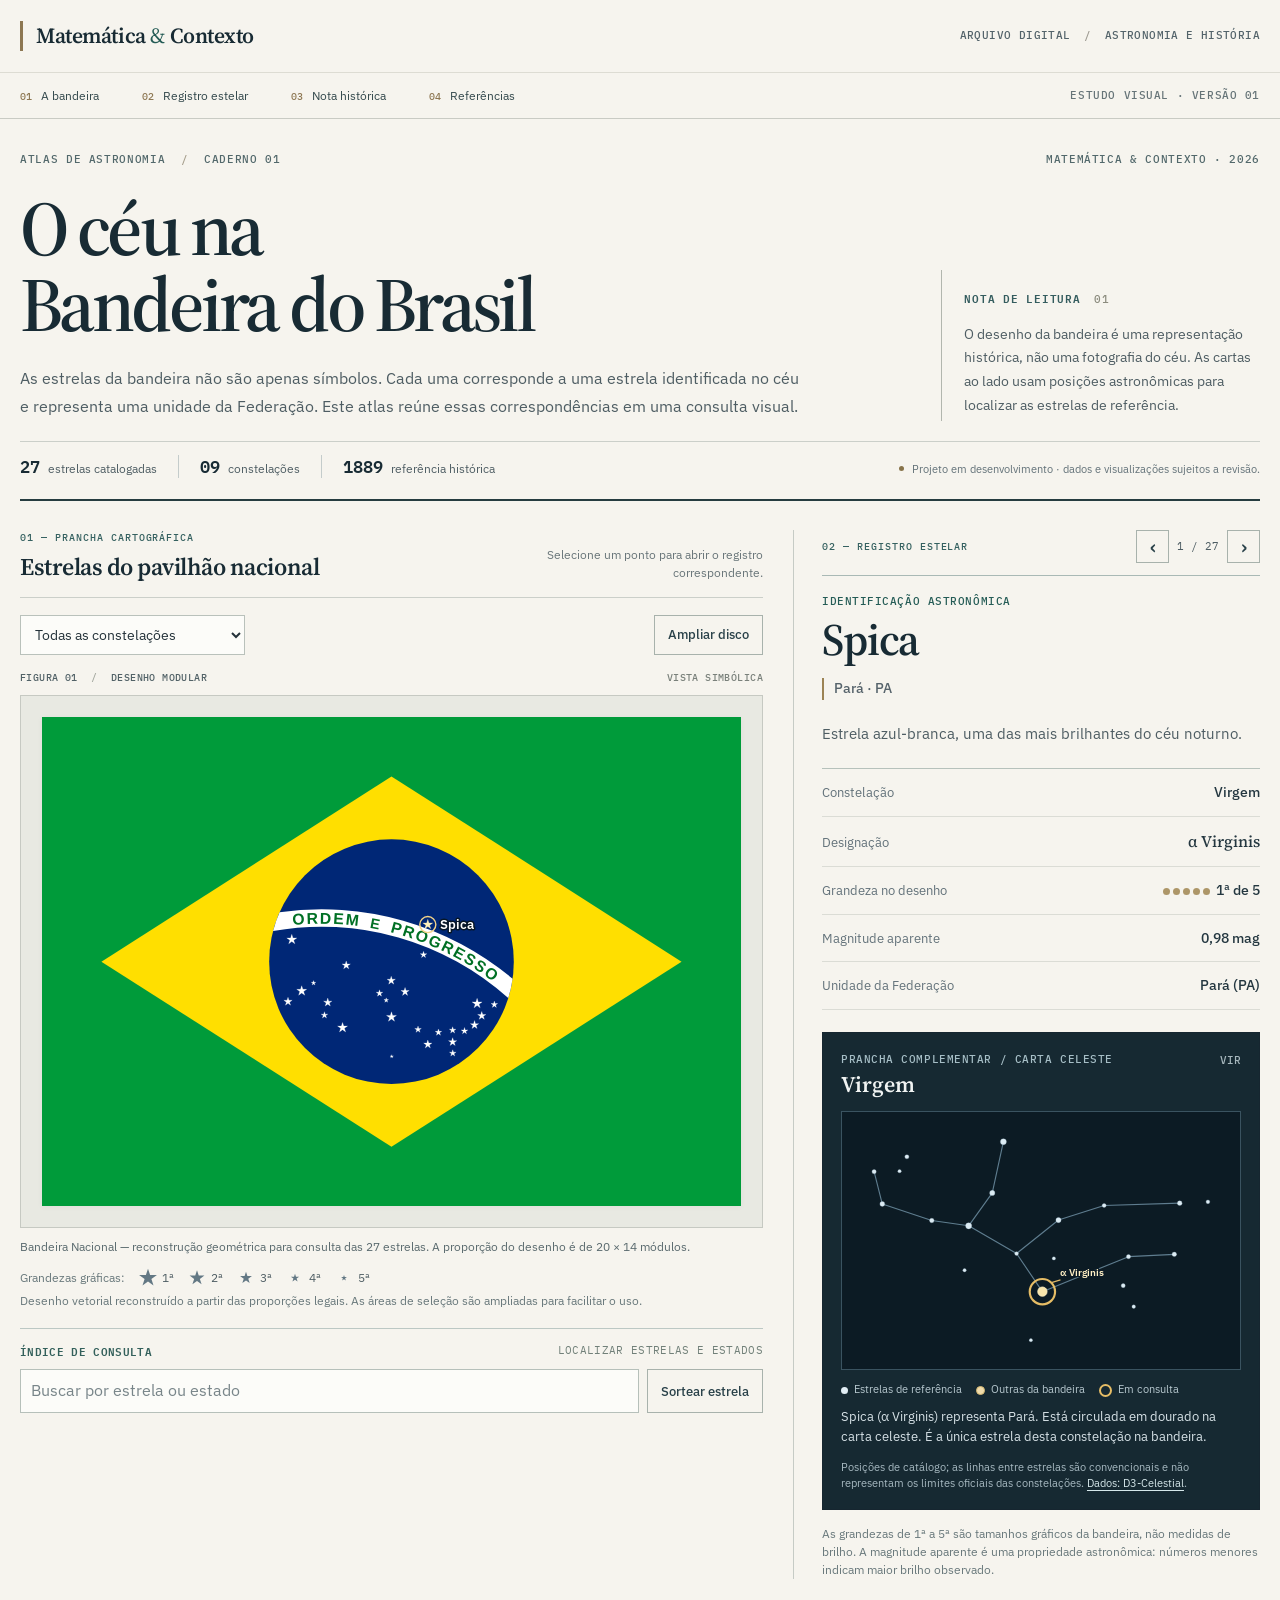
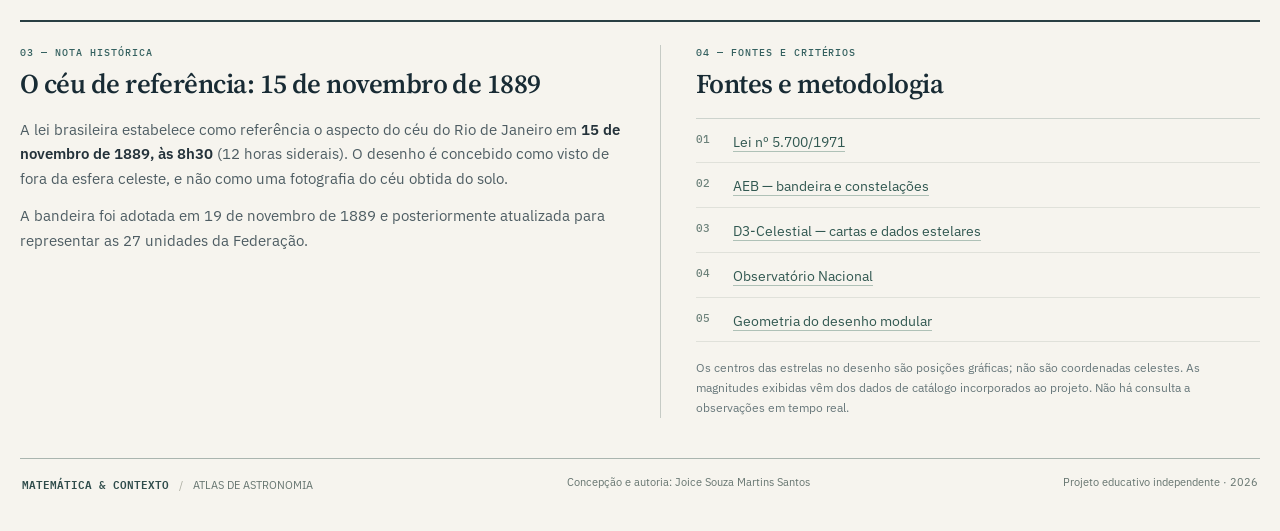
==== commit d7d1d9f7: "Refine Brazilian flag astronomy atlas to institutional editorial design" ====
--- a/bandeira-astronomica/index.html
+++ b/bandeira-astronomica/index.html
@@ -226,37 +226,235 @@
   .fact dd { text-align: left; }
 }
 @media (prefers-reduced-motion: reduce) { * { scroll-behavior: auto !important; transition: none !important; animation: none !important; } }
+
+
+/* ----------------------------------------------------------------------
+   EDIÇÃO II · CADERNO DE ASTRONOMIA — direção editorial de catálogo
+   Estrutura em papel, tipografia em escala editorial, sem aparência de cards.
+   ---------------------------------------------------------------------- */
+:root {
+  --paper: #f6f4ee;
+  --surface: transparent;
+  --panel-alt: #f1efe8;
+  --dark: #182b34;
+  --ink: #24323a;
+  --quiet: #4e5d63;
+  --subtle: #68787b;
+  --border: #cbcfc9;
+  --rule: #dbdcd5;
+  --accent: #255c56;
+  --accent-light: #e9efeb;
+  --amber: #ac966c;
+  --page-width: 1400px;
+}
+body { font-size: 16px; background: var(--paper); }
+.topbar { background: #f6f4ee; border-bottom: 1px solid #c9cbc4; }
+.topbar-inner { min-height: 72px; max-width: calc(var(--page-width) + 40px); }
+.brand { color: var(--dark); font-family: var(--font-serif); font-weight: 600; font-size: 1.35rem; }
+.brand-rule { background: #8d7752; height: 30px; width: 3px; flex-basis: 3px; }
+.brand-amp { color: var(--accent); }
+.topbar-right { color: #53636a; font: 500 .7rem/1.4 var(--font-mono); text-transform: uppercase; letter-spacing: .035em; }
+.topbar-right span { margin-inline: 6px; color: #9c9990; }
+.skip-link { position: absolute; top: -80px; left: 20px; background: #fff; color: var(--dark); padding: 12px; z-index: 100; }
+.skip-link:focus { top: 10px; }
+.index-nav { border-top: 1px solid #dddcd3; }
+.index-nav-inner { display: flex; align-items: center; flex-wrap: wrap; gap: 0; max-width: calc(var(--page-width) + 40px); margin: 0 auto; padding: 0 20px; min-height: 45px; }
+.index-nav a { display: inline-flex; gap: 9px; align-items: center; padding: 12px 23px 12px 0; margin-right: 20px; font-size: .77rem; color: #33484c; text-decoration: none; }
+.index-nav a:hover { text-decoration: underline; }
+.index-nav a span { font: 500 .65rem var(--font-mono); color: #8d7752; }
+.index-nav-edition { margin-left: auto; font: 500 .66rem/1.4 var(--font-mono); color: #667478; letter-spacing: .055em; }
+main { padding-top: 32px; }
+.hero { border-bottom: 2px solid #263c40; padding-bottom: 21px; margin-bottom: 29px; }
+.hero-meta { display: flex; justify-content: space-between; gap: 14px; flex-wrap: wrap; font: 500 .67rem/1.5 var(--font-mono); color: #52686b; letter-spacing: .06em; }
+.meta-separator { margin-inline: 8px; color: #a69e8c; }
+.hero-grid { display: grid; grid-template-columns: minmax(0,1.75fr) minmax(230px,.65fr); align-items: end; gap: clamp(32px,5vw,90px); padding: 23px 0 20px; }
+h1 { font: 600 clamp(3.1rem,6vw,5.2rem)/.99 var(--font-serif); letter-spacing: -.046em; max-width: 960px; }
+h1 .accent { color: var(--dark); }
+.intro { margin-top: 22px; max-width: 780px; font-size: 1.03rem; line-height: 1.72; }
+.hero-aside { padding: 15px 0 3px 22px; border-left: 1px solid #b2b6ae; }
+.aside-index { font: 600 .66rem/1.4 var(--font-mono); letter-spacing: .07em; color: #345c5e; }
+.aside-index b { font-weight: 500; color: #8b8b7e; margin-left: 6px; }
+.hero-aside p { font-size: .85rem; line-height: 1.75; margin-top: 12px; max-width: 320px; }
+.hero-foot { display: flex; align-items: baseline; justify-content: space-between; flex-wrap: wrap; column-gap: 24px; row-gap: 6px; border-top: 1px solid var(--border); padding-top: 13px; }
+.stats { margin-top: 0; }
+.stat { gap: 8px; padding: 0 21px; }
+.stat strong { font-size: 1.04rem; }
+.stat span { font-size: .76rem; }
+.notice { margin: 0; font-size: .69rem; }
+.notice-dot { background: #87734a; }
+.layout { grid-template-columns: minmax(0,1.4fr) minmax(0,.88fr); gap: 30px; align-items: stretch; }
+.panel { border: 0; border-radius: 0; background: transparent; }
+.map-panel { padding: 0; }
+.detail { padding: 0 0 0 28px; border-left: 1px solid #c6cbc5; }
+.section-number { font-size: .64rem; letter-spacing: .095em; color: #356160; margin-bottom: 7px; }
+.panel h2 { font-size: 1.5rem; font-weight: 600; }
+.section-heading { margin: 0 0 17px; padding-bottom: 15px; border-bottom: 1px solid var(--border); }
+.section-heading p { color: #687579; max-width: 220px; }
+.toolbar { justify-content: space-between; margin-bottom: 15px; }
+input,select,.btn { border-radius: 0; }
+input,select { border-color: #b9c1bb; background: #fcfcf9; }
+.btn { background: transparent; border-color: #a8b2ac; }
+.btn:hover { background: #e9eee9; }
+.atlas-plate { margin: 0; }
+.plate-head { display: flex; justify-content: space-between; flex-wrap: wrap; gap: 6px; margin: 0 0 9px; color: #526267; font: 500 .64rem/1.6 var(--font-mono); letter-spacing: .04em; }
+.plate-head i { font-style: normal; margin: 0 7px; color: #a3a79e; }
+.plate-head span:last-child { color: #7a817b; }
+.flag-stage { padding: 21px; border: 1px solid #c6c9c2; background: #e8e9e2; }
+.flag-wrap { box-shadow: 0 1px 6px #0000000b; }
+.plate-caption { margin: 10px 0 0; font-size: .74rem; color: #5a6a6e; line-height: 1.5; }
+.mag-legend { padding-top: 12px; gap: 7px 13px; }
+.legend-note { margin-top: 5px; }
+.query-panel { margin-top: 18px; border-top: 1px solid #bcc8c4; padding-top: 14px; }
+.query-title { display: flex; justify-content: space-between; flex-wrap: wrap; gap: 6px; margin-bottom: 11px; color: #33605b; font: 600 .69rem/1.4 var(--font-mono); letter-spacing: .03em; }
+.query-title span { font-weight: 400; color: #718079; }
+.searchbar input { border-color: #b6c0ba; }
+.detail-top { border-bottom-color: #a9b9b5; }
+.detail h3 { font-size: clamp(2.4rem,3.5vw,3.15rem); }
+.detail-identity { padding: 4px 0; }
+.state { border-left: 2px solid #9c8354; }
+.desc { margin: 17px 0 23px; }
+.facts { border-top-color: #b6c1bb; }
+.fact { padding: 12px 0; }
+.fact dt { font-size: .8rem; }
+.fact dd { font-size: .87rem; }
+.chart-panel { margin: 22px 0 15px; border-radius: 0; padding: 18px; background: #162932; }
+.chart-head h4 { font-size: 1.38rem; }
+#chart { border-color: #3a5360; background: #0c1b24; }
+.bottom { gap: 40px; margin-top: 41px; padding-top: 23px; border-top: 2px solid #293f43; }
+.bottom .panel { padding: 0; }
+.bottom h2 { font-size: 1.7rem; margin: 8px 0 17px; }
+.bottom p { font-size: .91rem; }
+.sources { border-left: 1px solid #c6cbc5; padding-left: 35px !important; }
+.reference-list { margin: 8px 0 16px; list-style: none; padding: 0; counter-reset: source; border-top: 1px solid #cdd3cd; }
+.reference-list li { counter-increment: source; position: relative; border-bottom: 1px solid #e0e1da; padding: 9px 0 9px 37px; font-size: .85rem; }
+.reference-list li::before { content: counter(source,decimal-leading-zero); position: absolute; left: 0; top: 9px; font: 500 .7rem var(--font-mono); color: #6c817a; }
+.reference-list a { color: #315851; text-decoration: none; border-bottom: 1px solid #afc1b7; }
+.reference-list a:hover { border-color: #315851; }
+footer { margin-top: 40px; padding-top: 15px; border-top-color: #aab5af; color: #65746f; font-size: .7rem; }
+footer b { color: #2f4c4b; font: 600 .7rem var(--font-mono); }
+.footer-separator { color: #acada1; padding: 0 7px; }
+@media (max-width: 1100px) {
+  .layout { grid-template-columns: minmax(0,1fr) minmax(0,1fr); gap: 24px; }
+  .detail { padding-left: 20px; }
+  .hero-grid { grid-template-columns: minmax(0,1.6fr) minmax(220px,.65fr); }
+}
+@media (max-width: 890px) {
+  .layout { grid-template-columns: 1fr; gap: 32px; }
+  .detail { padding: 24px 0 0; border-left: 0; border-top: 2px solid #243f43; }
+  .hero-grid { grid-template-columns: 1fr; gap: 10px; }
+  .hero-aside { border-left: 0; border-top: 1px solid #c6cbc5; padding: 16px 0 0; }
+  .hero-aside p { max-width: 750px; margin-top: 7px; }
+  .hero-foot { align-items: flex-start; }
+  .bottom { gap: 24px; }
+  .index-nav-edition { display: none; }
+}
+@media (max-width: 720px) {
+  .topbar-inner { min-height: 59px; padding: 10px 15px; }
+  .brand { font-size: 1.13rem; }
+  .brand-rule { height: 23px; }
+  .index-nav-inner { min-height: 43px; padding: 0 10px; flex-wrap: nowrap; overflow-x: auto; scrollbar-width: none; }
+  .index-nav-inner::-webkit-scrollbar { display:none; }
+  .index-nav a { flex: 0 0 auto; margin-right: 9px; padding: 12px 10px; white-space: nowrap; font-size: .73rem; }
+  main { padding: 22px 15px 22px; }
+  .hero { margin-bottom: 23px; }
+  .hero-meta { font-size: .59rem; gap: 4px; }
+  .hero-meta span:last-child { display: none; }
+  .hero-grid { padding-top: 15px; padding-bottom: 18px; }
+  h1 { font-size: clamp(2.55rem, 9vw, 3.85rem); line-height: 1.025; }
+  .intro { margin-top: 14px; font-size: .96rem; line-height: 1.62; }
+  .hero-aside { padding-top: 12px; }
+  .hero-aside p { font-size: .8rem; line-height: 1.6; }
+  .hero-foot { display: block; }
+  .stats { gap: 0; flex-wrap: wrap; }
+  .stat { padding: 0 10px; gap: 5px; }
+  .stat strong { font-size: .88rem; }
+  .stat span { font-size: .66rem; }
+  .notice { margin-top: 12px; font-size: .67rem; }
+  .layout { gap: 25px; }
+  .section-heading { margin-bottom: 12px; }
+  .section-heading p { margin-top: 6px; }
+  .flag-stage { padding: 8px; }
+  .plate-head { font-size: .58rem; }
+  .plate-caption { font-size: .69rem; }
+  .query-title { font-size: .62rem; }
+  .query-title span { display: none; }
+  .detail { padding: 20px 0 0; }
+  .detail h3 { font-size: 2.65rem; }
+  .chart-panel { padding: 13px; }
+  .bottom { display: grid; margin-top: 30px; padding-top: 18px; grid-template-columns: 1fr; }
+  .sources { border-left: 0; padding: 20px 0 0 !important; border-top: 1px solid #c6cbc5; }
+  .bottom .panel { padding: 0; }
+  .bottom h2 { font-size: 1.45rem; }
+  footer { margin-top: 26px; gap: 5px; display: grid; }
+}
+@media (max-width: 375px) {
+  .hero-meta { letter-spacing: 0; }
+  .stats { gap: 7px 0; }
+  .stat { padding: 0 8px; }
+  .stat span { font-size: .61rem; }
+  .plate-head span:last-child { display: none; }
+}
+@media print {
+  .topbar { background: transparent; }
+  .index-nav,.toolbar,.query-panel,.stepper,.notice { display: none; }
+  .layout { grid-template-columns: 55% 45%; gap: 15px; }
+  .detail { padding-left: 15px; }
+  .hero { padding-bottom: 12px; }
+  .chart-panel { print-color-adjust: exact; -webkit-print-color-adjust: exact; }
+}
 </style>
 </head>
 <body>
 <div class="page">
+<a class="skip-link" href="#mapa">Ir diretamente ao mapa da bandeira</a>
 <header class="topbar">
   <div class="topbar-inner">
     <div class="brand"><span class="brand-rule" aria-hidden="true"></span><span>Matemática <span class="brand-amp">&amp;</span> Contexto</span></div>
-    <span class="topbar-right">Projeto de divulgação científica <span aria-hidden="true">/</span> Astronomia</span>
+    <span class="topbar-right">Arquivo digital <span aria-hidden="true">/</span> Astronomia e História</span>
   </div>
+  <nav class="index-nav" aria-label="Seções do atlas">
+    <div class="index-nav-inner">
+      <a href="#mapa"><span>01</span> A bandeira</a>
+      <a href="#registro"><span>02</span> Registro estelar</a>
+      <a href="#contexto"><span>03</span> Nota histórica</a>
+      <a href="#fontes"><span>04</span> Referências</a>
+      <span class="index-nav-edition">ESTUDO VISUAL · VERSÃO 01</span>
+    </div>
+  </nav>
 </header>
 <main>
   <section class="hero" aria-labelledby="page-heading">
-    <div class="eyebrow"><span class="eyebrow-index">ATLAS 01</span><span aria-hidden="true">/</span> CIÊNCIA E HISTÓRIA</div>
-    <h1 id="page-heading">O céu na <span class="accent">Bandeira do Brasil</span></h1>
-    <p class="intro">Explore as estrelas que representam os estados brasileiros e conheça suas constelações. Uma leitura astronômica do nosso símbolo nacional, com consulta interativa e cartas celestes.</p>
-    <div class="stats" aria-label="Dados do atlas">
-      <div class="stat"><strong>27</strong><span>estrelas</span></div>
-      <div class="stat"><strong>9</strong><span>constelações</span></div>
-      <div class="stat"><strong>1889</strong><span>céu de referência</span></div>
+    <div class="hero-meta"><span>ATLAS DE ASTRONOMIA <span class="meta-separator">/</span> CADERNO 01</span><span>MATEMÁTICA &amp; CONTEXTO · 2026</span></div>
+    <div class="hero-grid">
+      <div class="hero-lead">
+        <h1 id="page-heading">O céu na<br><span class="accent">Bandeira do Brasil</span></h1>
+        <p class="intro">As estrelas da bandeira não são apenas símbolos. Cada uma corresponde a uma estrela identificada no céu e representa uma unidade da Federação. Este atlas reúne essas correspondências em uma consulta visual.</p>
+      </div>
+      <aside class="hero-aside" aria-label="Orientação para leitura">
+        <span class="aside-index">NOTA DE LEITURA <b>01</b></span>
+        <p>O desenho da bandeira é uma representação histórica, não uma fotografia do céu. As cartas ao lado usam posições astronômicas para localizar as estrelas de referência.</p>
+      </aside>
     </div>
-    <p class="notice"><span class="notice-dot" aria-hidden="true"></span><span><strong>Versão em desenvolvimento.</strong> O conteúdo e as ferramentas de consulta estão sendo aperfeiçoados.</span></p>
+    <div class="hero-foot">
+      <div class="stats" aria-label="Dados do atlas">
+        <div class="stat"><strong>27</strong><span>estrelas catalogadas</span></div>
+        <div class="stat"><strong>09</strong><span>constelações</span></div>
+        <div class="stat"><strong>1889</strong><span>referência histórica</span></div>
+      </div>
+      <p class="notice"><span class="notice-dot" aria-hidden="true"></span><span>Projeto em desenvolvimento · dados e visualizações sujeitos a revisão.</span></p>
+    </div>
   </section>
 
   <section class="layout" aria-label="Atlas interativo">
-    <div class="panel map-panel">
-      <div class="section-heading"><div><span class="section-number">01 / MAPA</span><h2>Bandeira interativa</h2></div><p>Selecione uma estrela para consultar sua identificação.</p></div>
+    <div class="panel map-panel" id="mapa">
+      <div class="section-heading"><div><span class="section-number">01 — PRANCHA CARTOGRÁFICA</span><h2>Estrelas do pavilhão nacional</h2></div><p>Selecione um ponto para abrir o registro correspondente.</p></div>
       <div class="toolbar">
         <label class="sr-only" for="filter">Filtrar constelação</label>
         <select id="filter" aria-label="Filtrar por constelação"><option value="">Todas as constelações</option></select>
-        <button class="btn" id="zoom" type="button" aria-pressed="false">Ampliar céu</button>
+        <button class="btn" id="zoom" type="button" aria-pressed="false">Ampliar disco</button>
       </div>
+      <figure class="atlas-plate">
+      <figcaption class="plate-head"><span>FIGURA 01 <i aria-hidden="true">/</i> DESENHO MODULAR</span><span>VISTA SIMBÓLICA</span></figcaption>
       <div class="flag-stage">
         <div class="flag-wrap" id="flag-wrap">
           <svg id="flag" viewBox="0 0 2000 1400" xmlns="http://www.w3.org/2000/svg" role="img" aria-label="Bandeira do Brasil: composição geométrica baseada nas proporções da legislação">
@@ -270,13 +468,15 @@
           <svg id="stars" viewBox="0 0 2000 1400" role="group" aria-label="27 estrelas interativas da bandeira"></svg>
         </div>
       </div>
+      <figcaption class="plate-caption">Bandeira Nacional — reconstrução geométrica para consulta das 27 estrelas. A proporção do desenho é de 20 × 14 módulos.</figcaption>
+      </figure>
       <div class="mag-legend" id="mag-legend" aria-label="Grandezas gráficas das estrelas"></div>
       <p class="legend-note">Desenho vetorial reconstruído a partir das proporções legais. As áreas de seleção são ampliadas para facilitar o uso.</p>
-      <div class="query-panel">
+      <div class="query-panel"><div class="query-title">ÍNDICE DE CONSULTA <span>LOCALIZAR ESTRELAS E ESTADOS</span></div>
         <div class="searchbar">
           <label class="sr-only" for="search">Buscar estrela ou estado</label>
           <input id="search" type="search" placeholder="Buscar por estrela ou estado" aria-label="Buscar estrela ou estado" autocomplete="off">
-          <button class="btn" id="random" type="button">Estrela aleatória</button>
+          <button class="btn" id="random" type="button">Sortear estrela</button>
         </div>
         <div class="results" id="results" aria-live="polite" hidden></div>
         <div class="picker">
@@ -286,9 +486,9 @@
       </div>
     </div>
 
-    <aside class="panel detail" aria-live="polite">
+    <aside class="panel detail" id="registro" aria-live="polite">
       <div class="detail-top">
-        <span class="section-number">02 / IDENTIFICAÇÃO</span>
+        <span class="section-number">02 — REGISTRO ESTELAR</span>
         <div class="stepper">
           <button class="btn btn-icon" id="prev" type="button" aria-label="Estrela anterior">‹</button>
           <span class="counter" id="counter">—</span>
@@ -296,7 +496,7 @@
         </div>
       </div>
       <div class="detail-identity">
-        <div class="kicker">Estrela selecionada</div>
+        <div class="kicker">Identificação astronômica</div>
         <h3 id="name">Selecione uma estrela</h3>
         <div id="state"></div>
       </div>
@@ -310,14 +510,14 @@
       </dl>
       <section class="chart-panel" aria-labelledby="chart-title">
         <div class="chart-head">
-          <div><div class="kicker">Carta celeste</div><h4 id="chart-title">Constelação selecionada</h4></div>
+          <div><div class="kicker">Prancha complementar / carta celeste</div><h4 id="chart-title">Constelação selecionada</h4></div>
           <span class="chart-code" id="chart-code">—</span>
         </div>
         <svg id="chart" viewBox="0 0 440 285" role="img" aria-label="Carta celeste da constelação com a estrela da bandeira destacada" preserveAspectRatio="xMidYMid meet"><text class="chart-empty" x="220" y="145" text-anchor="middle">Selecione uma estrela</text></svg>
         <div class="chart-legend">
-          <span><i class="dot-star" aria-hidden="true"></i> Catálogo</span>
-          <span><i class="dot-peer" aria-hidden="true"></i> Outras estrelas</span>
-          <span><i class="dot-active" aria-hidden="true"></i> Selecionada</span>
+          <span><i class="dot-star" aria-hidden="true"></i> Estrelas de referência</span>
+          <span><i class="dot-peer" aria-hidden="true"></i> Outras da bandeira</span>
+          <span><i class="dot-active" aria-hidden="true"></i> Em consulta</span>
         </div>
         <p class="chart-caption" id="chart-caption">Uma carta celeste correspondente aparecerá aqui.</p>
         <p class="chart-source">Posições de catálogo; as linhas entre estrelas são convencionais e não representam os limites oficiais das constelações. <a href="https://github.com/ofrohn/d3-celestial" target="_blank" rel="noopener noreferrer">Dados: D3-Celestial</a>.</p>
@@ -327,26 +527,26 @@
   </section>
 
   <section class="bottom" aria-label="Contexto e referências">
-    <section class="panel context">
-      <span class="section-number">03 / CONTEXTO</span>
-      <h2>O céu de 15 de novembro de 1889</h2>
+    <section class="panel context" id="contexto">
+      <span class="section-number">03 — NOTA HISTÓRICA</span>
+      <h2>O céu de referência: 15 de novembro de 1889</h2>
       <p>A lei brasileira estabelece como referência o aspecto do céu do Rio de Janeiro em <strong>15 de novembro de 1889, às 8h30</strong> (12 horas siderais). O desenho é concebido como visto de fora da esfera celeste, e não como uma fotografia do céu obtida do solo.</p>
       <p>A bandeira foi adotada em 19 de novembro de 1889 e posteriormente atualizada para representar as 27 unidades da Federação.</p>
     </section>
-    <section class="panel sources">
-      <span class="section-number">04 / REFERÊNCIAS</span>
+    <section class="panel sources" id="fontes">
+      <span class="section-number">04 — FONTES E CRITÉRIOS</span>
       <h2>Fontes e metodologia</h2>
-      <ul>
+      <ol class="reference-list">
         <li><a href="https://www2.camara.leg.br/legin/fed/lei/1970-1979/lei-5700-1-setembro-1971-357915-normaatualizada-pl.html" target="_blank" rel="noopener">Lei nº 5.700/1971</a></li>
-        <li><a href="https://www.inpe.br/ciaa2018/arquivos/aulas_pdfs/astronomia_no_dia_adia/AulaCIAA_2b_Astronomianodiadia_DiasNoitesEstacoes_Topocentrismo_SemAnimacoes2015.pdf" target="_blank" rel="noopener">INPE — estados e estrelas</a></li>
-        <li><a href="https://www.gov.br/aeb/pt-br/centrais-de-conteudo/publicacoes/instagram-do-periodo-de-defeso-eleitoral-2022/curiosidades-do-espaco-bandeira-nacional-e-constelacoes" target="_blank" rel="noopener">Agência Espacial Brasileira</a></li>
+        <li><a href="https://www.gov.br/aeb/pt-br/centrais-de-conteudo/publicacoes/instagram-do-periodo-de-defeso-eleitoral-2022/curiosidades-do-espaco-bandeira-nacional-e-constelacoes" target="_blank" rel="noopener">AEB — bandeira e constelações</a></li>
+        <li><a href="https://github.com/ofrohn/d3-celestial" target="_blank" rel="noopener">D3-Celestial — cartas e dados estelares</a></li>
         <li><a href="https://www.gov.br/observatorio/pt-br/assuntos/areas-de-atuacao/divulgacao-e-popularizacao-da-ciencia/revistas/pdf/bandeiras.pdf" target="_blank" rel="noopener">Observatório Nacional</a></li>
         <li><a href="https://github.com/danmadeira/bandeira-nacional" target="_blank" rel="noopener">Geometria do desenho modular</a></li>
-      </ul>
-      <p class="small">Os centros das estrelas no desenho foram reconstruídos a partir da geometria da bandeira. Não devem ser interpretados como coordenadas celestes ou posições calculadas em tempo real.</p>
+      </ol>
+      <p class="small">Os centros das estrelas no desenho são posições gráficas; não são coordenadas celestes. As magnitudes exibidas vêm dos dados de catálogo incorporados ao projeto. Não há consulta a observações em tempo real.</p>
     </section>
   </section>
-  <footer><span>© Matemática &amp; Contexto</span><span>Projeto e autoria: Joice Souza Martins Santos</span></footer>
+  <footer><span><b>MATEMÁTICA &amp; CONTEXTO</b> <span class="footer-separator">/</span> ATLAS DE ASTRONOMIA</span><span>Concepção e autoria: Joice Souza Martins Santos</span><span>Projeto educativo independente · 2026</span></footer>
 </main>
 </div>
 <noscript><p style="padding:20px;text-align:center">Este atlas precisa de JavaScript para funcionar.</p></noscript>
@@ -409,7 +609,7 @@
   const haystack = new Map(
     STARS.map((s) => [s.uf, fold([s.nome, s.estado, s.uf, s.constelacao, s.designacao].join(' '))])
   );
-  const state = { selected: null, zoomed: mobileQuery.matches, query: '', constellation: '' };
+  const state = { selected: null, zoomed: false, query: '', constellation: '' };
   const starParts = new Map(); // uf -> { group, hit }
   let starLabel = null;
 
@@ -484,7 +684,7 @@
     const viewBox = on ? VIEW_ZOOM : VIEW_FULL;
     ui.flag.setAttribute('viewBox', viewBox);
     ui.stars.setAttribute('viewBox', viewBox);
-    ui.zoom.textContent = on ? 'Ver bandeira inteira' : 'Ampliar céu';
+    ui.zoom.textContent = on ? 'Ver bandeira inteira' : 'Ampliar disco';
     ui.zoom.setAttribute('aria-pressed', String(on));
     updateStarLayer();
   }
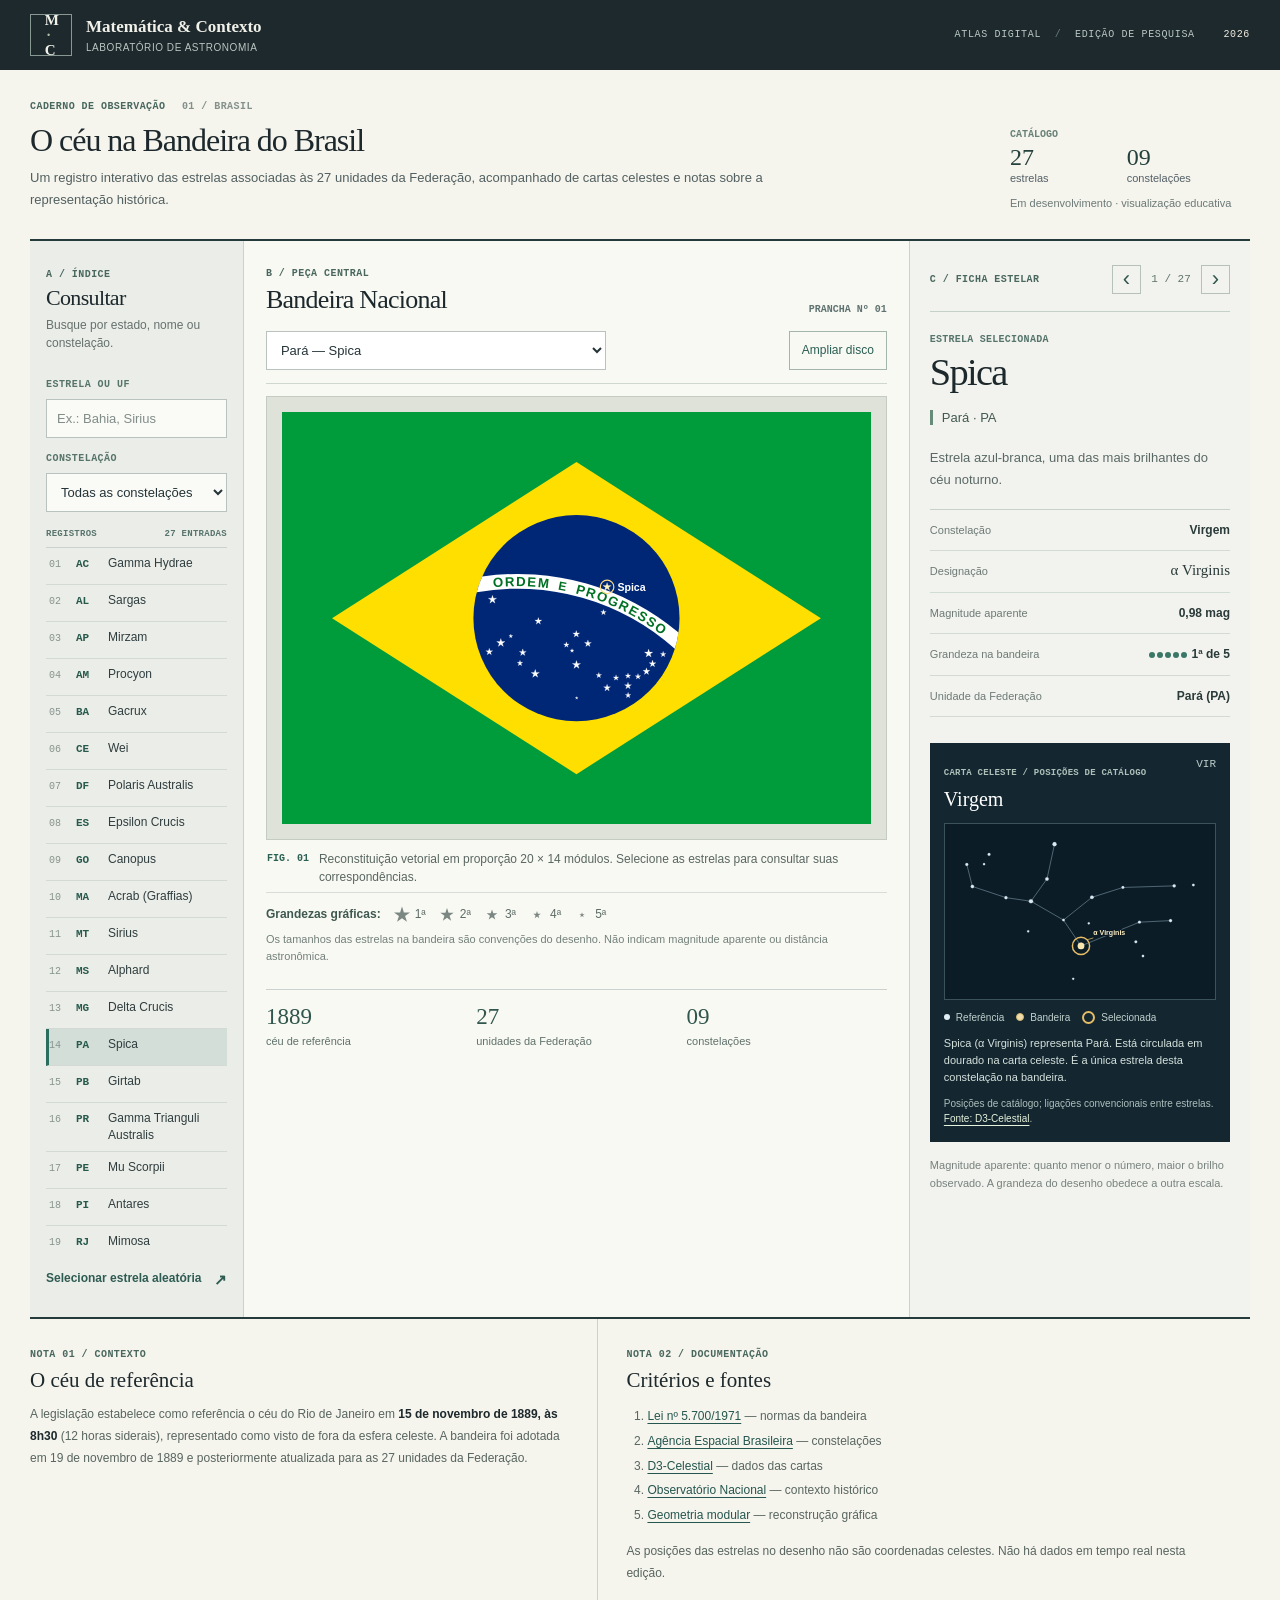
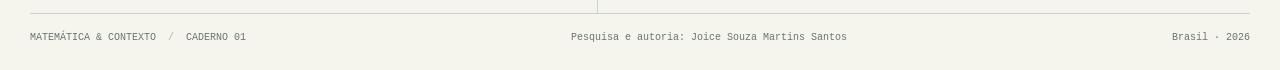
==== commit 2105ed33: "Redesenhar atlas da bandeira como mesa de consulta astronomica" ====
--- a/bandeira-astronomica/index.html
+++ b/bandeira-astronomica/index.html
@@ -3,553 +3,350 @@
 <head>
 <meta charset="utf-8">
 <meta name="viewport" content="width=device-width,initial-scale=1">
-<meta name="theme-color" content="#16252f">
-<title>O céu na Bandeira do Brasil | Matemática &amp; Contexto</title>
-<meta name="description" content="Atlas interativo das estrelas da Bandeira do Brasil. Consulte os estados, as constelações e as cartas celestes correspondentes.">
-<link rel="preconnect" href="https://fonts.googleapis.com">
-<link rel="preconnect" href="https://fonts.gstatic.com" crossorigin>
-<link href="https://fonts.googleapis.com/css2?family=IBM+Plex+Mono:wght@400;500;600&amp;family=IBM+Plex+Sans:wght@400;500;600;700&amp;family=Source+Serif+4:opsz,wght@8..60,500;8..60,600&amp;display=swap" rel="stylesheet">
-<style>/* Matemática & Contexto | Atlas da Bandeira — edição editorial científica */
+<meta name="theme-color" content="#1c2527">
+<title>O céu na Bandeira do Brasil — Matemática &amp; Contexto</title>
+<meta name="description" content="Catálogo astronômico interativo das 27 estrelas da Bandeira do Brasil, com consulta por estado, constelação e cartas celestes.">
+<style>/* Caderno 01 / Matemática & Contexto — mesa de consulta astronômica */
 :root {
   color-scheme: light;
-  --paper: #f5f5f1;
-  --surface: #ffffff;
-  --panel-alt: #fbfbf8;
-  --dark: #162630;
-  --ink: #202d32;
-  --quiet: #56646a;
-  --subtle: #748088;
-  --border: #d6dbd9;
-  --rule: #e4e8e6;
-  --accent: #155d65;
-  --accent-light: #eaf3f1;
-  --amber: #d9b66a;
-  --font-body: "IBM Plex Sans", "Segoe UI", Arial, sans-serif;
-  --font-serif: "Source Serif 4", Georgia, serif;
-  --font-mono: "IBM Plex Mono", ui-monospace, Consolas, monospace;
-  --page-width: 1350px;
+  --ink: #1c282c;
+  --secondary: #536066;
+  --subtle: #737c7d;
+  --paper: #f5f4ed;
+  --paper-shade: #ebede8;
+  --line: #cbd1ce;
+  --thin: #d8ddda;
+  --forest: #24564f;
+  --night: #142731;
+  --mono: "Consolas","SFMono-Regular",monospace;
+  --sans: "Segoe UI",Arial,sans-serif;
+  --serif: Georgia,"Times New Roman",serif;
 }
-*, *::before, *::after { box-sizing: border-box; }
-html { -webkit-text-size-adjust: 100%; }
-body { margin: 0; min-width: 0; overflow-x: hidden; color: var(--ink); background: var(--paper); font: 400 15px/1.6 var(--font-body); }
-h1,h2,h3,h4,p,dl,dd,ul { margin: 0; }
-p { color: var(--quiet); }
-a { color: var(--accent); text-underline-offset: 3px; text-decoration-thickness: 1px; }
-a:hover { color: #0b343a; }
-strong { font-weight: 600; color: var(--ink); }
-button,input,select { font: inherit; }
-:focus-visible { outline: 2px solid var(--accent); outline-offset: 3px; }
-.sr-only { position: absolute !important; width: 1px !important; height: 1px !important; padding: 0 !important; margin: -1px !important; overflow: hidden !important; clip: rect(0,0,0,0) !important; white-space: nowrap !important; border: 0 !important; }
-
-/* Cabeçalho institucional */
-.topbar { background: var(--dark); border-bottom: 3px solid #aa9261; }
-.topbar-inner { max-width: calc(var(--page-width) + 40px); margin: auto; min-height: 65px; padding: 15px 20px; display: flex; align-items: center; justify-content: space-between; gap: 16px; }
-.brand { display: flex; align-items: center; gap: 13px; color: #f5f5f2; font-weight: 600; font-size: 1.05rem; letter-spacing: -0.02em; }
-.brand-rule { display: block; flex: 0 0 4px; height: 26px; background: #d6b775; }
-.brand-amp { font-weight: 400; color: #d5bb80; }
-.topbar-right { color: #bfc9c9; font-size: .76rem; letter-spacing: .015em; }
-.topbar-right span { color: #7d9299; margin: 0 7px; }
-main { max-width: var(--page-width); margin: auto; padding: 35px 20px 28px; }
-
-/* Introdução editorial */
-.hero { padding: 0 0 27px; margin-bottom: 24px; border-bottom: 1px solid var(--border); }
-.eyebrow { display: flex; align-items: center; gap: 13px; margin-bottom: 8px; color: #617278; font: 500 .69rem/1.5 var(--font-mono); letter-spacing: .09em; }
-.eyebrow-index { color: var(--accent); font-weight: 600; }
-h1 { font: 600 clamp(2.25rem, 4.2vw, 3.65rem)/1.09 var(--font-serif); letter-spacing: -.035em; color: var(--dark); }
-h1 .accent { color: inherit; }
-.intro { max-width: 850px; margin-top: 12px; font-size: .99rem; line-height: 1.6; }
-.stats { display: flex; align-items: center; flex-wrap: wrap; gap: 0; margin-top: 19px; }
-.stat { display: flex; align-items: baseline; gap: 7px; padding: 0 23px; border-left: 1px solid #c4cccb; }
-.stat:first-child { padding-left: 0; border-left: 0; }
-.stat strong { font: 600 1.15rem/1.4 var(--font-mono); color: var(--dark); }
-.stat span { font-size: .82rem; color: var(--quiet); }
-.notice { display: flex; align-items: baseline; gap: 8px; margin-top: 19px; font-size: .76rem; color: #627178; }
-.notice strong { color: #42535b; }
-.notice-dot { width: 5px; height: 5px; border-radius: 50%; flex: 0 0 5px; background: #b69c60; transform: translateY(-2px); }
-
-/* Grades e módulos */
-.layout { display: grid; grid-template-columns: minmax(0,1.52fr) minmax(0,1fr); gap: 20px; align-items: start; }
-.panel { min-width: 0; background: var(--surface); border: 1px solid var(--border); border-radius: 3px; }
-.map-panel { padding: 22px; }
-.section-heading { display: flex; align-items: end; justify-content: space-between; gap: 14px; margin-bottom: 16px; }
-.section-heading p { max-width: 240px; text-align: right; font-size: .76rem; line-height: 1.45; color: var(--subtle); }
-.section-number { display: block; margin-bottom: 5px; color: var(--accent); font: 500 .67rem/1.5 var(--font-mono); letter-spacing: .06em; }
-.panel h2 { font: 600 1.35rem/1.2 var(--font-serif); letter-spacing: -.02em; color: var(--dark); }
-.toolbar { display: flex; justify-content: flex-end; align-items: center; flex-wrap: wrap; gap: 9px; margin-bottom: 14px; }
-input,select { min-height: 40px; padding: 8px 10px; background: #fff; border: 1px solid #c9d0cd; border-radius: 3px; color: var(--ink); font-size: .85rem; }
-input::placeholder { color: #788589; opacity: 1; }
-select { width: 225px; max-width: 100%; }
-.btn { min-height: 40px; padding: 8px 13px; background: #f5f6f3; border: 1px solid #c9d0cd; border-radius: 3px; color: #294149; font: 500 .84rem/1.4 var(--font-body); cursor: pointer; transition: border-color .13s, background-color .13s; }
-.btn:hover { background: #e8efed; border-color: #7b9a9a; }
-.btn:active { background: #dceae6; }
-.btn[aria-pressed="true"] { background: var(--accent-light); border-color: var(--accent); color: var(--accent); }
-.btn-icon { min-width: 33px; min-height: 33px; padding: 0 7px; font-size: 1.25rem; }
-
-/* Bandeira: peça principal do atlas */
-.flag-stage { padding: 17px; background: #192d38; border: 1px solid #192d38; }
-.flag-wrap { width: 100%; aspect-ratio: 20/14; position: relative; overflow: hidden; background: #009b3a; }
-.flag-wrap.zoomed { max-width: 640px; margin: 0 auto; aspect-ratio: 1/1; background: #002776; }
-.flag-wrap svg { display: block; width: 100%; height: 100%; }
-.flag-wrap #stars { position: absolute; inset: 0; overflow: visible; }
-.star-group { cursor: pointer; outline: none; }
-.star-shape { fill: #fff; stroke: #fff; stroke-width: .65; pointer-events: none; }
-.star-ring { fill: none; stroke: #f3d389; stroke-width: 4; opacity: 0; pointer-events: none; }
-.star-hit { fill: transparent; pointer-events: all; }
-.star-group:hover .star-ring { opacity: .65; }
-.star-group.is-selected .star-ring, .star-group:focus-visible .star-ring { opacity: 1; }
-.star-group.is-selected .star-shape { fill: #fff0bb; stroke: #fff0bb; }
-.star-group.is-dim { opacity: .22; }
-.star-label { fill: #fff; stroke: #071625; paint-order: stroke; stroke-linejoin: round; font: 600 36px/1 var(--font-body); pointer-events: none; }
-.mag-legend { display: flex; flex-wrap: wrap; align-items: center; gap: 7px 16px; padding: 14px 0 0; font-size: .74rem; color: var(--quiet); }
-.mag-title { color: var(--subtle); }
-.mag-item { display: inline-flex; gap: 4px; align-items: center; white-space: nowrap; }
-.mag-item svg { width: 20px; height: 20px; fill: #637884; }
-.legend-note { margin-top: 8px; font-size: .73rem; line-height: 1.45; color: var(--subtle); }
-.query-panel { margin-top: 18px; padding-top: 17px; border-top: 1px solid var(--rule); }
-.searchbar { display: flex; align-items: stretch; gap: 8px; }
-.searchbar input { flex: 1 1 auto; min-width: 0; font-size: 16px; }
-.searchbar .btn { flex: 0 0 auto; }
-.results { display: flex; flex-wrap: wrap; gap: 6px; margin-top: 11px; }
-.results[hidden] { display: none; }
-.results .chip { min-height: 32px; padding: 5px 9px; font: 500 .76rem var(--font-body); }
-.results .empty { font-size: .86rem; color: var(--quiet); }
-.picker { display: none; margin-top: 15px; }
-.picker label { display: block; font-size: .77rem; color: var(--quiet); margin-bottom: 6px; }
-.picker select { display: block; width: 100%; font-size: 16px; }
-
-/* Ficha técnica da estrela */
-.detail { padding: 22px; }
-.detail-top { display: flex; justify-content: space-between; gap: 12px; align-items: center; margin-bottom: 13px; padding-bottom: 12px; border-bottom: 1px solid var(--rule); }
-.detail-top .section-number { margin: 0; }
-.stepper { display: flex; align-items: center; gap: 5px; }
-.counter { font: 400 .7rem/1 var(--font-mono); color: var(--quiet); min-width: 48px; text-align: center; }
-.kicker { font: 500 .69rem/1.5 var(--font-mono); text-transform: uppercase; letter-spacing: .05em; color: var(--accent); }
-.detail h3 { margin: 5px 0 10px; font: 600 clamp(2rem,2.8vw,2.8rem)/1.12 var(--font-serif); letter-spacing: -.025em; color: var(--dark); overflow-wrap: anywhere; }
-.state { display: inline-block; padding-left: 10px; border-left: 2px solid #a88c51; color: #56636b; font-size: .85rem; font-weight: 500; }
-.desc { margin: 18px 0; font-size: .92rem; line-height: 1.58; }
-.facts { border-top: 1px solid var(--border); }
-.fact { display: flex; justify-content: space-between; align-items: baseline; gap: 16px; padding: 10px 0; border-bottom: 1px solid var(--rule); }
-.fact dt { font-size: .78rem; color: #63727a; }
-.fact dd { font-size: .85rem; font-weight: 500; text-align: right; color: #243740; overflow-wrap: anywhere; }
-.designation { font-family: var(--font-serif); font-size: 1rem !important; }
-.pips { display: inline-flex; gap: 3px; margin-right: 6px; vertical-align: middle; }
-.pips i { display: inline-block; width: 7px; height: 7px; border-radius: 50%; background: #d4dcda; }
-.pips i.on { background: #ad9668; }
-.small { color: var(--subtle); font-size: .74rem; line-height: 1.5; }
-
-/* Carta celeste: superfície escura somente onde é funcional */
-.chart-panel { margin: 23px 0 14px; padding: 16px; color: #e5edef; background: #162630; border: 1px solid #162630; border-radius: 2px; }
-.chart-head { display: flex; justify-content: space-between; align-items: start; gap: 12px; margin-bottom: 12px; }
-.chart-panel .kicker { color: #a6bec6; }
-.chart-head h4 { margin-top: 4px; font: 600 1.22rem/1.25 var(--font-serif); color: #f0f3f2; }
-.chart-code { font: 500 .71rem/1.5 var(--font-mono); color: #a7b7bd; }
-#chart { display: block; width: 100%; height: auto; min-height: 190px; background: #0b1a26; border: 1px solid #35505d; overflow: hidden; }
-#chart .chart-line { fill: none; stroke: #7799ad; stroke-width: 1.25; opacity: .78; stroke-linecap: round; stroke-linejoin: round; }
-#chart .chart-star { fill: #dcebf3; stroke: #9eb7c7; stroke-width: .3; }
-#chart .chart-peer { cursor: pointer; }
-#chart .chart-peer circle.dot { fill: #f0dcab; stroke: #d4b872; stroke-width: 1; }
-#chart .chart-peer:hover circle.dot { r: 5; }
-#chart .chart-peer:focus-visible circle.dot { stroke-width: 2; }
-#chart .chart-peer circle.hit { fill: transparent; }
-#chart .chart-active { fill: #f8e5ab; stroke: #ffefc0; stroke-width: .8; }
-#chart .chart-ring { fill: none; stroke: #e6bd66; stroke-width: 2.4; }
-#chart .chart-pointer { stroke: #e0b867; stroke-width: 1.2; }
-#chart text { font-family: var(--font-body); paint-order: stroke; stroke: #0b1a26; stroke-linejoin: round; }
-#chart .chart-label { fill: #fff0c5; font-size: 11.5px; font-weight: 600; stroke-width: 3; }
-#chart .chart-uf { fill: #f4dfaf; font-size: 9px; font-weight: 600; stroke-width: 2.4; pointer-events: none; }
-#chart .chart-empty { fill: #a4b4c0; font-size: 13px; stroke: none; }
-.chart-legend { display: flex; flex-wrap: wrap; gap: 7px 14px; margin: 11px 0 8px; font-size: .69rem; color: #b8c9d0; }
-.chart-legend span { display: inline-flex; align-items: center; gap: 6px; }
-.chart-legend i { display: inline-block; flex: none; border-radius: 50%; }
-.dot-star { width: 7px; height: 7px; background: #e1edf4; }
-.dot-peer { width: 9px; height: 9px; background: #f0dcab; border: 1px solid #d4b872; }
-.dot-active { width: 13px; height: 13px; border: 2px solid #e6bd66; }
-.chart-caption { margin-top: 8px; color: #d7e2e7; font-size: .8rem; line-height: 1.55; }
-.chart-source { margin-top: 12px; font-size: .7rem; line-height: 1.45; color: #a8bac2; }
-.chart-source a { color: #d6e8eb; }
-
-/* Contexto, fontes e assinatura */
-.bottom { display: grid; grid-template-columns: minmax(0,1fr) minmax(0,1fr); gap: 20px; margin-top: 20px; }
-.bottom .panel { padding: 23px 24px; }
-.bottom h2 { margin: 4px 0 14px; }
-.bottom p { font-size: .87rem; line-height: 1.7; }
-.bottom p + p { margin-top: 12px; }
-.sources ul { padding-left: 18px; color: var(--quiet); }
-.sources li { font-size: .82rem; margin: 4px 0; }
-.sources .small { margin-top: 14px; font-size: .73rem; }
-footer { display: flex; justify-content: space-between; gap: 12px; flex-wrap: wrap; margin-top: 24px; padding: 16px 2px 8px; border-top: 1px solid var(--border); font-size: .73rem; color: var(--subtle); }
-
-@media (max-width: 1060px) { .layout { grid-template-columns: minmax(0,1fr); } .detail { width: 100%; } }
-@media (max-width: 720px) {
-  main { padding: 24px 13px 20px; }
-  .topbar-inner { padding: 13px 15px; min-height: 57px; }
-  .brand { font-size: .94rem; }
-  .topbar-right { display: none; }
-  .hero { margin-bottom: 14px; padding-bottom: 19px; }
-  h1 { font-size: clamp(2.15rem, 7.5vw, 2.9rem); }
-  .intro { font-size: .91rem; }
-  .stats { margin-top: 14px; }
-  .stat { padding: 0 11px; gap: 5px; }
-  .stat strong { font-size: 1rem; }
-  .stat span { font-size: .73rem; }
-  .notice { font-size: .72rem; margin-top: 12px; }
-  .layout,.bottom { gap: 12px; }
-  .map-panel,.detail { padding: 15px; }
-  .section-heading { display: block; }
-  .section-heading p { max-width: none; margin-top: 5px; text-align: left; }
-  .toolbar { display: grid; grid-template-columns: minmax(0,1fr) auto; gap: 8px; }
-  .toolbar select { width: 100%; }
-  .flag-stage { padding: 7px; }
-  .flag-wrap.zoomed { max-width: 100%; }
-  .legend-note { font-size: .71rem; }
-  .mag-legend { gap: 5px 11px; }
-  .searchbar { display: grid; grid-template-columns: minmax(0,1fr); }
-  .searchbar .btn,.searchbar input { width: 100%; }
-  .picker { display: block; }
-  .results { max-height: 168px; overflow: auto; }
-  .results .chip { min-height: 40px; }
-  .detail { padding: 16px; }
-  .detail h3 { font-size: 2rem; }
-  .chart-panel { padding: 12px; }
-  #chart { min-height: 0; }
-  .bottom { grid-template-columns: 1fr; }
-  .bottom .panel { padding: 19px 16px; }
-  footer { margin-top: 17px; }
+*,*::before,*::after {box-sizing:border-box}
+html {-webkit-text-size-adjust:100%;scroll-behavior:smooth}
+body {margin:0;background:var(--paper);color:var(--ink);font:15px/1.55 var(--sans);overflow-x:hidden}
+p,h1,h2,h3,dl,dd,figure {margin:0}
+a {color:#25564f;text-underline-offset:3px}
+a:hover {color:#123831}
+button,input,select {font:inherit}
+button {cursor:pointer}
+:focus-visible {outline:2px solid #347e70;outline-offset:3px}
+.sr-only {position:absolute!important;width:1px!important;height:1px!important;padding:0!important;margin:-1px!important;overflow:hidden!important;clip:rect(0,0,0,0)!important;white-space:nowrap!important;border:0!important}
+.skip-link {position:absolute;left:12px;top:-80px;background:#fff;padding:10px;z-index:500}
+.skip-link:focus {top:12px}
+.page {width:100%;min-width:0}
+.masthead {background:#1d292c;color:#f1f1e9}
+.masthead-inner {display:flex;align-items:center;justify-content:space-between;gap:20px;max-width:1660px;min-height:70px;margin:0 auto;padding:10px 30px}
+.identity {display:flex;align-items:center;gap:14px}
+.monogram {display:grid;place-content:center;width:42px;height:42px;border:1px solid #879792;font:600 15px/1 var(--serif);letter-spacing:-.11em}
+.monogram span {color:#b7beab;margin:0 2px}
+.identity-name {font:600 17px/1.13 var(--serif)}
+.identity-name small {display:block;margin-top:5px;color:#b8c5c1;font:500 10px/1.1 var(--sans);letter-spacing:.055em;text-transform:uppercase}
+.masthead-right {font:500 10px/1.4 var(--mono);letter-spacing:.065em;color:#b8c8c4;white-space:nowrap}
+.masthead-slash {margin:0 7px;color:#697f7b}
+.edition-year {margin-left:22px;color:#f0ecdf}
+main {max-width:1660px;margin:auto;padding:0 30px}
+.introbar {display:flex;justify-content:space-between;gap:35px;align-items:end;padding:29px 0 28px;border-bottom:2px solid #253b3b}
+.eyebrow,.label-number {display:block;font:600 10px/1.5 var(--mono);letter-spacing:.045em;color:#49675e}
+.eyebrow span {color:#84918a;margin-left:10px}
+h1 {font:500 clamp(1.8rem,2.5vw,2.7rem)/1.15 var(--serif);letter-spacing:-.032em;margin:8px 0 8px}
+.intro-left p {max-width:750px;color:#526061;font-size:13px;line-height:1.7}
+.edition-meta {display:grid;grid-template-columns:repeat(2,auto);gap:5px 19px;min-width:240px;align-content:end}
+.edition-meta>span {grid-column:1/-1;font:600 10px var(--mono);color:#688078}
+.edition-meta strong {font:500 24px/1 var(--serif);color:#25413d}
+.edition-meta strong em {display:block;font:400 11px/1.7 var(--sans);font-style:normal;color:var(--secondary)}
+.edition-meta small {grid-column:1/-1;font:11px/1.4 var(--sans);color:#6b7977;margin-top:3px}
+.workspace {display:grid;grid-template-columns:minmax(195px,.74fr) minmax(0,2.3fr) minmax(300px,1.18fr);border-bottom:2px solid #253b3b;align-items:stretch}
+.workspace> * {min-width:0}
+.index-column {background:var(--paper-shade);border-right:1px solid var(--line);padding:26px 16px 22px}
+.column-heading {margin-bottom:19px}
+.column-heading h2 {margin-top:3px;font:500 22px/1.2 var(--serif);letter-spacing:-.03em}
+.column-heading p {color:#65716e;font-size:12px;margin-top:5px;line-height:1.5}
+.search-fields {display:grid;gap:7px}
+.search-fields label {margin-top:7px;font:600 10px/1.4 var(--mono);color:#57746a;letter-spacing:.045em}
+input,select {max-width:100%;width:100%;min-height:39px;border:1px solid #b9c2be;border-radius:0;background:#fafaf6;color:#253438;padding:7px 10px;font-size:13px;outline-offset:1px}
+input::placeholder {color:#818d89}
+.results {display:grid;gap:0;margin-top:10px;border-top:1px solid var(--line)}
+.results[hidden] {display:none}
+.results .chip {text-align:left;padding:9px 7px;border:0;border-bottom:1px solid var(--thin);background:transparent;color:#334841;font:500 12px var(--sans)}
+.results .chip:hover {background:#dee5dd}
+.results .empty {color:var(--secondary);font-size:12px;margin-top:12px}
+.index-list-head {display:flex;justify-content:space-between;gap:8px;padding:17px 0 8px;font:600 9px var(--mono);letter-spacing:.03em;color:#58746d}
+.star-index {overflow:auto;max-height:710px;border-top:1px solid var(--line);scrollbar-width:thin}
+.index-entry {display:grid;grid-template-columns:22px 27px minmax(0,1fr);gap:5px;align-items:baseline;width:100%;text-align:left;min-height:37px;padding:7px 3px;border:0;border-bottom:1px solid #d3d9d5;background:transparent;color:#2f3d3f}
+.index-entry:hover {background:#e0e6e1}
+.index-entry.is-selected {background:#d2ded7;border-left:3px solid #2b6d5e;padding-left:0}
+.index-entry.is-dim {opacity:.35}
+.index-entry .ordinal {font:10px var(--mono);color:#87938e}
+.index-entry .uf {font:600 11px var(--mono);color:#27594c}
+.index-entry .star-name {font:500 12px/1.4 var(--sans);overflow-wrap:anywhere}
+.text-button {width:100%;padding:14px 0 6px;border:0;background:none;color:#2e5b52;font:600 12px var(--sans);text-align:left}
+.text-button span {float:right;font-size:15px}
+.map-column {padding:25px 22px 22px;background:#f9f9f4}
+.map-heading {display:flex;align-items:end;justify-content:space-between;gap:14px;margin-bottom:16px}
+.map-heading h2 {font-size:26px}
+.sheet-id {font:600 10px var(--mono);color:#5e7270;white-space:nowrap}
+.map-controls {display:flex;justify-content:space-between;gap:10px;margin-bottom:13px}
+.picker {min-width:0;flex:1;max-width:340px}
+.picker select {background:#fff}
+.plain-button {background:transparent;border:1px solid #a4b5ae;padding:8px 12px;min-height:39px;white-space:nowrap;color:#295d52;font-size:12px}
+.plain-button:hover,.plain-button[aria-pressed="true"] {background:#e3eae4}
+.atlas-plate {border-top:1px solid #d0d7d1}
+.flag-stage {background:#dfe2d9;padding:15px;margin-top:12px;border:1px solid #c4cbc2}
+.flag-wrap {position:relative;aspect-ratio:20/14;overflow:hidden;background:#009b3a;width:100%}
+.flag-wrap.zoomed {aspect-ratio:1;max-width:620px;margin:auto;background:#002776}
+.flag-wrap svg {display:block;width:100%;height:100%}
+.flag-wrap #stars {position:absolute;inset:0;overflow:visible}
+.star-group {cursor:pointer;outline:0}
+.star-shape {fill:white;stroke:white;stroke-width:.65;pointer-events:none}
+.star-ring {fill:none;stroke:#ffdb85;stroke-width:4;opacity:0;pointer-events:none}
+.star-hit {fill:transparent;pointer-events:all}
+.star-group:hover .star-ring {opacity:.7}
+.star-group.is-selected .star-ring,.star-group:focus-visible .star-ring {opacity:1}
+.star-group.is-selected .star-shape {fill:#fff2bb;stroke:#fff2bb}
+.star-group.is-dim {opacity:.25}
+.star-label {fill:white;stroke:#002776;paint-order:stroke;stroke-linejoin:round;font:600 36px/1 var(--sans);pointer-events:none}
+.plate-caption {display:flex;gap:10px;color:#596661;font-size:12px;line-height:1.5;padding:10px 1px 6px}
+.plate-caption span {flex:none;font:600 10px/1.7 var(--mono);color:#2a6153}
+.mag-legend {display:flex;flex-wrap:wrap;gap:7px 12px;padding:12px 0 5px;border-top:1px solid var(--thin);font-size:12px;color:#5d6b66}
+.mag-title {font-weight:600;color:#3e5850}
+.mag-item {display:inline-flex;align-items:center;gap:4px}
+.mag-item svg {width:18px;height:18px;fill:#7b8782}
+.legend-note {font-size:11px;line-height:1.5;color:#73807b;margin:2px 0 0}
+.map-bottom {display:grid;grid-template-columns:repeat(3,1fr);gap:10px;margin-top:25px;padding-top:15px;border-top:1px solid var(--line)}
+.map-bottom>span {font:500 23px/1 var(--serif);color:#30564d}
+.map-bottom small {display:block;margin-top:6px;font:400 11px/1.4 var(--sans);color:#60716b}
+.detail {border-left:1px solid var(--line);background:#f2f3ee;padding:24px 20px 20px}
+.detail-top {display:flex;justify-content:space-between;align-items:center;gap:8px;padding-bottom:17px;border-bottom:1px solid #c5d0c9}
+.stepper {display:flex;align-items:center;gap:6px}
+.arrow-button {width:29px;height:29px;background:transparent;border:1px solid #b6c1ba;color:#30574e;font-size:22px;line-height:1}
+.arrow-button:hover {background:#dce7df}
+.counter {min-width:48px;text-align:center;font:11px var(--mono);color:#60746d}
+.detail-identity {padding:20px 0 6px}
+.kicker {font:600 10px/1.5 var(--mono);letter-spacing:.025em;color:#55756c}
+.detail h2#name {font:500 clamp(2rem,3vw,3.25rem)/1.08 var(--serif);letter-spacing:-.045em;margin:5px 0 12px;overflow-wrap:anywhere}
+.state {color:#405952;font-size:13px;border-left:3px solid #668b79;padding-left:9px}
+.desc {color:#596865;font-size:13px;line-height:1.7;margin:12px 0 18px}
+.facts {border-top:1px solid #c6d1ca}
+.fact {display:flex;justify-content:space-between;align-items:baseline;gap:12px;padding:11px 0;border-bottom:1px solid #d2dbd4}
+.fact dt {font-size:11px;color:#6d7a76}
+.fact dd {font-size:12px;text-align:right;color:#293a39;font-weight:600;overflow-wrap:anywhere}
+.designation {font:500 15px var(--serif)!important}
+.pips {display:inline-flex;align-items:center;gap:2px;margin-right:5px}
+.pips i {width:6px;height:6px;border-radius:50%;display:inline-block;background:#cad2ce}
+.pips i.on {background:#3b7768}
+.chart-panel {margin-top:26px;background:var(--night);color:#d5e0df;padding:15px 14px 16px}
+.chart-head {display:flex;justify-content:space-between;align-items:start;gap:10px;margin-bottom:12px}
+.chart-panel .kicker {color:#afc0b9;font-size:9px}
+.chart-head h3 {color:#fff;font:500 20px/1.2 var(--serif);margin-top:5px}
+.chart-code {font:11px var(--mono);color:#bccdc8}
+#chart {display:block;width:100%;height:auto;border:1px solid #3b525a;background:#0c1c27;overflow:hidden}
+#chart .chart-line {fill:none;stroke:#7895a3;stroke-width:1.25;opacity:.8;stroke-linecap:round;stroke-linejoin:round}
+#chart .chart-star {fill:#dcebf3;stroke:#9eb7c7;stroke-width:.3}
+#chart .chart-peer {cursor:pointer}
+#chart .chart-peer circle.dot {fill:#f0dcab;stroke:#d4b872;stroke-width:1}
+#chart .chart-peer:hover circle.dot {r:5}
+#chart .chart-peer:focus-visible circle.dot {stroke-width:2}
+#chart .chart-peer circle.hit {fill:transparent}
+#chart .chart-active {fill:#f8e5ab;stroke:#ffefc0;stroke-width:.8}
+#chart .chart-ring {fill:none;stroke:#e6bd66;stroke-width:2.4}
+#chart .chart-pointer {stroke:#e0b867;stroke-width:1.2}
+#chart text {font-family:var(--sans);paint-order:stroke;stroke:#0b1a26;stroke-linejoin:round}
+#chart .chart-label {fill:#fff0c5;font-size:11.5px;font-weight:600;stroke-width:3}
+#chart .chart-uf {fill:#f4dfaf;font-size:9px;font-weight:600;stroke-width:2.4;pointer-events:none}
+#chart .chart-empty {fill:#a4b4c0;font-size:13px;stroke:none}
+.chart-legend {display:flex;flex-wrap:wrap;gap:8px 12px;font-size:10px;color:#c0d0cb;margin:10px 0}
+.chart-legend span {display:inline-flex;align-items:center;gap:6px}
+.chart-legend i {display:inline-block;flex:none;border-radius:50%}
+.dot-star {height:6px;width:6px;background:#e1edf4}
+.dot-peer {height:8px;width:8px;background:#f0dcab;border:1px solid #d4b872}
+.dot-active {height:13px;width:13px;border:2px solid #e6bd66}
+.chart-caption {font-size:11px;line-height:1.55;color:#d5e1dc}
+.chart-source {margin-top:10px;font-size:10px;line-height:1.5;color:#adbfbb}
+.chart-source a {color:#e6f2dc}
+.small {font-size:11px;line-height:1.6;color:#77827e}
+.detail>.small {margin-top:15px}
+.footnotes {display:grid;grid-template-columns:1fr 1.15fr;gap:0;border-bottom:1px solid var(--line)}
+.footnotes>section {padding:28px 28px 28px 0;min-width:0}
+.footnotes>section+section {border-left:1px solid var(--line);padding-left:28px}
+.footnotes h2 {font:500 21px var(--serif);margin:6px 0 11px}
+.footnotes p {font-size:12px;line-height:1.8;color:#586560;max-width:680px}
+.footnotes ol {padding-left:21px;margin:0 0 14px}
+.footnotes li {font-size:12px;padding:3px 0;color:#596661}
+.footnotes strong {color:var(--ink)}
+footer {max-width:1660px;margin:auto;padding:16px 30px 25px;display:flex;justify-content:space-between;gap:10px;flex-wrap:wrap;color:#687670;font:10px/1.5 var(--mono)}
+.footer-separator {padding:0 6px;color:#adb6ae}
+@media(max-width:1250px) {
+  main,.masthead-inner,footer {padding-left:20px;padding-right:20px}
+  .workspace {grid-template-columns:185px minmax(0,1.5fr) minmax(290px,1fr)}
+  .index-column {padding-left:11px;padding-right:11px}
+  .map-column {padding:21px 15px}
+  .detail {padding:21px 13px}
+  .flag-stage {padding:9px}
+  .map-bottom {margin-top:15px}
 }
-@media (max-width: 385px) {
-  .stat { padding: 0 8px; }
-  .stat:first-child { padding-left: 0; }
-  .stat span { font-size: .68rem; }
-  .toolbar { grid-template-columns: 1fr; }
-  .toolbar .btn { width: 100%; }
-  .fact { display: grid; gap: 2px; }
-  .fact dd { text-align: left; }
+@media(max-width:1010px) {
+  .workspace {grid-template-columns:190px minmax(0,1fr)}
+  .index-column {grid-row:1 / 3}
+  .map-column {grid-column:2}
+  .detail {grid-column:2;grid-row:2;border-left:0;border-top:1px solid var(--line)}
+  .star-index {max-height:740px}
+  .chart-panel {max-width:600px}
 }
-@media (prefers-reduced-motion: reduce) { * { scroll-behavior: auto !important; transition: none !important; animation: none !important; } }
-
-
-/* ----------------------------------------------------------------------
-   EDIÇÃO II · CADERNO DE ASTRONOMIA — direção editorial de catálogo
-   Estrutura em papel, tipografia em escala editorial, sem aparência de cards.
-   ---------------------------------------------------------------------- */
-:root {
-  --paper: #f6f4ee;
-  --surface: transparent;
-  --panel-alt: #f1efe8;
-  --dark: #182b34;
-  --ink: #24323a;
-  --quiet: #4e5d63;
-  --subtle: #68787b;
-  --border: #cbcfc9;
-  --rule: #dbdcd5;
-  --accent: #255c56;
-  --accent-light: #e9efeb;
-  --amber: #ac966c;
-  --page-width: 1400px;
+@media(max-width:690px) {
+  html {scroll-behavior:auto}
+  .masthead-inner {min-height:60px;padding:8px 15px}
+  .monogram {width:36px;height:36px;font-size:13px}
+  .identity-name {font-size:15px}
+  .identity-name small {font-size:9px}
+  .masthead-right {display:none}
+  main {padding:0 12px}
+  .introbar {display:block;padding:18px 0 17px}
+  .introbar h1 {font-size:28px;margin:6px 0}
+  .intro-left p {font-size:12px}
+  .edition-meta {display:flex;align-items:center;gap:9px;margin-top:13px;min-width:0}
+  .edition-meta>span {display:none}
+  .edition-meta strong {display:flex;align-items:baseline;gap:4px;font:500 16px var(--serif)}
+  .edition-meta strong em {font:11px var(--sans)}
+  .edition-meta small {margin-left:auto;text-align:right;max-width:135px;font-size:10px}
+  .workspace {display:flex;flex-direction:column;border-bottom:2px solid #253b3b}
+  .map-column {order:1;padding:16px 0;background:transparent}
+  .detail {order:2;border:0;border-top:1px solid var(--line);padding:17px 0 19px;background:transparent}
+  .index-column {order:3;border:0;border-top:1px solid var(--line);background:var(--paper-shade);padding:17px 13px;margin:0 -12px}
+  .index-column .column-heading {margin-bottom:9px}
+  .index-column .column-heading p {font-size:11px}
+  .star-index {max-height:260px}
+  .map-heading h2 {font-size:23px}
+  .sheet-id {font-size:9px}
+  .map-controls {gap:7px}
+  .plain-button {padding:8px 9px;font-size:11px}
+  .picker select {font-size:12px}
+  .flag-stage {padding:5px;margin-top:8px}
+  .plate-caption {font-size:11px}
+  .mag-legend {gap:5px 9px;font-size:10px}
+  .map-bottom {margin-top:17px}
+  .map-bottom>span {font-size:20px}
+  .map-bottom small {font-size:10px}
+  .detail h2#name {font-size:39px}
+  .facts {display:grid;grid-template-columns:1fr 1fr;gap:0 17px}
+  .fact {display:block;padding:9px 0}
+  .fact dd {text-align:left;margin-top:3px}
+  .chart-panel {margin-top:15px}
+  .footnotes {display:block}
+  .footnotes>section {padding:22px 0}
+  .footnotes>section+section {border-left:0;border-top:1px solid var(--line);padding:22px 0}
+  footer {padding:13px 12px 20px;font-size:10px}
 }
-body { font-size: 16px; background: var(--paper); }
-.topbar { background: #f6f4ee; border-bottom: 1px solid #c9cbc4; }
-.topbar-inner { min-height: 72px; max-width: calc(var(--page-width) + 40px); }
-.brand { color: var(--dark); font-family: var(--font-serif); font-weight: 600; font-size: 1.35rem; }
-.brand-rule { background: #8d7752; height: 30px; width: 3px; flex-basis: 3px; }
-.brand-amp { color: var(--accent); }
-.topbar-right { color: #53636a; font: 500 .7rem/1.4 var(--font-mono); text-transform: uppercase; letter-spacing: .035em; }
-.topbar-right span { margin-inline: 6px; color: #9c9990; }
-.skip-link { position: absolute; top: -80px; left: 20px; background: #fff; color: var(--dark); padding: 12px; z-index: 100; }
-.skip-link:focus { top: 10px; }
-.index-nav { border-top: 1px solid #dddcd3; }
-.index-nav-inner { display: flex; align-items: center; flex-wrap: wrap; gap: 0; max-width: calc(var(--page-width) + 40px); margin: 0 auto; padding: 0 20px; min-height: 45px; }
-.index-nav a { display: inline-flex; gap: 9px; align-items: center; padding: 12px 23px 12px 0; margin-right: 20px; font-size: .77rem; color: #33484c; text-decoration: none; }
-.index-nav a:hover { text-decoration: underline; }
-.index-nav a span { font: 500 .65rem var(--font-mono); color: #8d7752; }
-.index-nav-edition { margin-left: auto; font: 500 .66rem/1.4 var(--font-mono); color: #667478; letter-spacing: .055em; }
-main { padding-top: 32px; }
-.hero { border-bottom: 2px solid #263c40; padding-bottom: 21px; margin-bottom: 29px; }
-.hero-meta { display: flex; justify-content: space-between; gap: 14px; flex-wrap: wrap; font: 500 .67rem/1.5 var(--font-mono); color: #52686b; letter-spacing: .06em; }
-.meta-separator { margin-inline: 8px; color: #a69e8c; }
-.hero-grid { display: grid; grid-template-columns: minmax(0,1.75fr) minmax(230px,.65fr); align-items: end; gap: clamp(32px,5vw,90px); padding: 23px 0 20px; }
-h1 { font: 600 clamp(3.1rem,6vw,5.2rem)/.99 var(--font-serif); letter-spacing: -.046em; max-width: 960px; }
-h1 .accent { color: var(--dark); }
-.intro { margin-top: 22px; max-width: 780px; font-size: 1.03rem; line-height: 1.72; }
-.hero-aside { padding: 15px 0 3px 22px; border-left: 1px solid #b2b6ae; }
-.aside-index { font: 600 .66rem/1.4 var(--font-mono); letter-spacing: .07em; color: #345c5e; }
-.aside-index b { font-weight: 500; color: #8b8b7e; margin-left: 6px; }
-.hero-aside p { font-size: .85rem; line-height: 1.75; margin-top: 12px; max-width: 320px; }
-.hero-foot { display: flex; align-items: baseline; justify-content: space-between; flex-wrap: wrap; column-gap: 24px; row-gap: 6px; border-top: 1px solid var(--border); padding-top: 13px; }
-.stats { margin-top: 0; }
-.stat { gap: 8px; padding: 0 21px; }
-.stat strong { font-size: 1.04rem; }
-.stat span { font-size: .76rem; }
-.notice { margin: 0; font-size: .69rem; }
-.notice-dot { background: #87734a; }
-.layout { grid-template-columns: minmax(0,1.4fr) minmax(0,.88fr); gap: 30px; align-items: stretch; }
-.panel { border: 0; border-radius: 0; background: transparent; }
-.map-panel { padding: 0; }
-.detail { padding: 0 0 0 28px; border-left: 1px solid #c6cbc5; }
-.section-number { font-size: .64rem; letter-spacing: .095em; color: #356160; margin-bottom: 7px; }
-.panel h2 { font-size: 1.5rem; font-weight: 600; }
-.section-heading { margin: 0 0 17px; padding-bottom: 15px; border-bottom: 1px solid var(--border); }
-.section-heading p { color: #687579; max-width: 220px; }
-.toolbar { justify-content: space-between; margin-bottom: 15px; }
-input,select,.btn { border-radius: 0; }
-input,select { border-color: #b9c1bb; background: #fcfcf9; }
-.btn { background: transparent; border-color: #a8b2ac; }
-.btn:hover { background: #e9eee9; }
-.atlas-plate { margin: 0; }
-.plate-head { display: flex; justify-content: space-between; flex-wrap: wrap; gap: 6px; margin: 0 0 9px; color: #526267; font: 500 .64rem/1.6 var(--font-mono); letter-spacing: .04em; }
-.plate-head i { font-style: normal; margin: 0 7px; color: #a3a79e; }
-.plate-head span:last-child { color: #7a817b; }
-.flag-stage { padding: 21px; border: 1px solid #c6c9c2; background: #e8e9e2; }
-.flag-wrap { box-shadow: 0 1px 6px #0000000b; }
-.plate-caption { margin: 10px 0 0; font-size: .74rem; color: #5a6a6e; line-height: 1.5; }
-.mag-legend { padding-top: 12px; gap: 7px 13px; }
-.legend-note { margin-top: 5px; }
-.query-panel { margin-top: 18px; border-top: 1px solid #bcc8c4; padding-top: 14px; }
-.query-title { display: flex; justify-content: space-between; flex-wrap: wrap; gap: 6px; margin-bottom: 11px; color: #33605b; font: 600 .69rem/1.4 var(--font-mono); letter-spacing: .03em; }
-.query-title span { font-weight: 400; color: #718079; }
-.searchbar input { border-color: #b6c0ba; }
-.detail-top { border-bottom-color: #a9b9b5; }
-.detail h3 { font-size: clamp(2.4rem,3.5vw,3.15rem); }
-.detail-identity { padding: 4px 0; }
-.state { border-left: 2px solid #9c8354; }
-.desc { margin: 17px 0 23px; }
-.facts { border-top-color: #b6c1bb; }
-.fact { padding: 12px 0; }
-.fact dt { font-size: .8rem; }
-.fact dd { font-size: .87rem; }
-.chart-panel { margin: 22px 0 15px; border-radius: 0; padding: 18px; background: #162932; }
-.chart-head h4 { font-size: 1.38rem; }
-#chart { border-color: #3a5360; background: #0c1b24; }
-.bottom { gap: 40px; margin-top: 41px; padding-top: 23px; border-top: 2px solid #293f43; }
-.bottom .panel { padding: 0; }
-.bottom h2 { font-size: 1.7rem; margin: 8px 0 17px; }
-.bottom p { font-size: .91rem; }
-.sources { border-left: 1px solid #c6cbc5; padding-left: 35px !important; }
-.reference-list { margin: 8px 0 16px; list-style: none; padding: 0; counter-reset: source; border-top: 1px solid #cdd3cd; }
-.reference-list li { counter-increment: source; position: relative; border-bottom: 1px solid #e0e1da; padding: 9px 0 9px 37px; font-size: .85rem; }
-.reference-list li::before { content: counter(source,decimal-leading-zero); position: absolute; left: 0; top: 9px; font: 500 .7rem var(--font-mono); color: #6c817a; }
-.reference-list a { color: #315851; text-decoration: none; border-bottom: 1px solid #afc1b7; }
-.reference-list a:hover { border-color: #315851; }
-footer { margin-top: 40px; padding-top: 15px; border-top-color: #aab5af; color: #65746f; font-size: .7rem; }
-footer b { color: #2f4c4b; font: 600 .7rem var(--font-mono); }
-.footer-separator { color: #acada1; padding: 0 7px; }
-@media (max-width: 1100px) {
-  .layout { grid-template-columns: minmax(0,1fr) minmax(0,1fr); gap: 24px; }
-  .detail { padding-left: 20px; }
-  .hero-grid { grid-template-columns: minmax(0,1.6fr) minmax(220px,.65fr); }
+@media(max-width:375px) {
+  .introbar h1 {font-size:25px}
+  .edition-meta {flex-wrap:wrap}
+  .edition-meta small {max-width:none;margin-left:0;text-align:left}
+  .sheet-id {display:none}
+  .facts {grid-template-columns:1fr}
+  .map-bottom {gap:5px}
+  .map-bottom small {font-size:9px}
 }
-@media (max-width: 890px) {
-  .layout { grid-template-columns: 1fr; gap: 32px; }
-  .detail { padding: 24px 0 0; border-left: 0; border-top: 2px solid #243f43; }
-  .hero-grid { grid-template-columns: 1fr; gap: 10px; }
-  .hero-aside { border-left: 0; border-top: 1px solid #c6cbc5; padding: 16px 0 0; }
-  .hero-aside p { max-width: 750px; margin-top: 7px; }
-  .hero-foot { align-items: flex-start; }
-  .bottom { gap: 24px; }
-  .index-nav-edition { display: none; }
-}
-@media (max-width: 720px) {
-  .topbar-inner { min-height: 59px; padding: 10px 15px; }
-  .brand { font-size: 1.13rem; }
-  .brand-rule { height: 23px; }
-  .index-nav-inner { min-height: 43px; padding: 0 10px; flex-wrap: nowrap; overflow-x: auto; scrollbar-width: none; }
-  .index-nav-inner::-webkit-scrollbar { display:none; }
-  .index-nav a { flex: 0 0 auto; margin-right: 9px; padding: 12px 10px; white-space: nowrap; font-size: .73rem; }
-  main { padding: 22px 15px 22px; }
-  .hero { margin-bottom: 23px; }
-  .hero-meta { font-size: .59rem; gap: 4px; }
-  .hero-meta span:last-child { display: none; }
-  .hero-grid { padding-top: 15px; padding-bottom: 18px; }
-  h1 { font-size: clamp(2.55rem, 9vw, 3.85rem); line-height: 1.025; }
-  .intro { margin-top: 14px; font-size: .96rem; line-height: 1.62; }
-  .hero-aside { padding-top: 12px; }
-  .hero-aside p { font-size: .8rem; line-height: 1.6; }
-  .hero-foot { display: block; }
-  .stats { gap: 0; flex-wrap: wrap; }
-  .stat { padding: 0 10px; gap: 5px; }
-  .stat strong { font-size: .88rem; }
-  .stat span { font-size: .66rem; }
-  .notice { margin-top: 12px; font-size: .67rem; }
-  .layout { gap: 25px; }
-  .section-heading { margin-bottom: 12px; }
-  .section-heading p { margin-top: 6px; }
-  .flag-stage { padding: 8px; }
-  .plate-head { font-size: .58rem; }
-  .plate-caption { font-size: .69rem; }
-  .query-title { font-size: .62rem; }
-  .query-title span { display: none; }
-  .detail { padding: 20px 0 0; }
-  .detail h3 { font-size: 2.65rem; }
-  .chart-panel { padding: 13px; }
-  .bottom { display: grid; margin-top: 30px; padding-top: 18px; grid-template-columns: 1fr; }
-  .sources { border-left: 0; padding: 20px 0 0 !important; border-top: 1px solid #c6cbc5; }
-  .bottom .panel { padding: 0; }
-  .bottom h2 { font-size: 1.45rem; }
-  footer { margin-top: 26px; gap: 5px; display: grid; }
-}
-@media (max-width: 375px) {
-  .hero-meta { letter-spacing: 0; }
-  .stats { gap: 7px 0; }
-  .stat { padding: 0 8px; }
-  .stat span { font-size: .61rem; }
-  .plate-head span:last-child { display: none; }
-}
-@media print {
-  .topbar { background: transparent; }
-  .index-nav,.toolbar,.query-panel,.stepper,.notice { display: none; }
-  .layout { grid-template-columns: 55% 45%; gap: 15px; }
-  .detail { padding-left: 15px; }
-  .hero { padding-bottom: 12px; }
-  .chart-panel { print-color-adjust: exact; -webkit-print-color-adjust: exact; }
-}
+@media(prefers-reduced-motion:reduce){html {scroll-behavior:auto}* {animation:none!important;transition:none!important}}
+/* Os itens ocultos pela busca devem respeitar o atributo HTML hidden. */
+.index-entry[hidden] { display:none !important; }
 </style>
 </head>
 <body>
 <div class="page">
-<a class="skip-link" href="#mapa">Ir diretamente ao mapa da bandeira</a>
-<header class="topbar">
-  <div class="topbar-inner">
-    <div class="brand"><span class="brand-rule" aria-hidden="true"></span><span>Matemática <span class="brand-amp">&amp;</span> Contexto</span></div>
-    <span class="topbar-right">Arquivo digital <span aria-hidden="true">/</span> Astronomia e História</span>
+<a class="skip-link" href="#mapa">Ir ao mapa interativo</a>
+<header class="masthead">
+  <div class="masthead-inner">
+    <div class="identity"><span class="monogram" aria-hidden="true">M<span>·</span>C</span><span class="identity-name">Matemática &amp; Contexto<small>Laboratório de astronomia</small></span></div>
+    <div class="masthead-right">ATLAS DIGITAL <span class="masthead-slash">/</span> EDIÇÃO DE PESQUISA <span class="edition-year">2026</span></div>
   </div>
-  <nav class="index-nav" aria-label="Seções do atlas">
-    <div class="index-nav-inner">
-      <a href="#mapa"><span>01</span> A bandeira</a>
-      <a href="#registro"><span>02</span> Registro estelar</a>
-      <a href="#contexto"><span>03</span> Nota histórica</a>
-      <a href="#fontes"><span>04</span> Referências</a>
-      <span class="index-nav-edition">ESTUDO VISUAL · VERSÃO 01</span>
-    </div>
-  </nav>
 </header>
 <main>
-  <section class="hero" aria-labelledby="page-heading">
-    <div class="hero-meta"><span>ATLAS DE ASTRONOMIA <span class="meta-separator">/</span> CADERNO 01</span><span>MATEMÁTICA &amp; CONTEXTO · 2026</span></div>
-    <div class="hero-grid">
-      <div class="hero-lead">
-        <h1 id="page-heading">O céu na<br><span class="accent">Bandeira do Brasil</span></h1>
-        <p class="intro">As estrelas da bandeira não são apenas símbolos. Cada uma corresponde a uma estrela identificada no céu e representa uma unidade da Federação. Este atlas reúne essas correspondências em uma consulta visual.</p>
+  <div class="introbar">
+    <div class="intro-left"><span class="eyebrow">CADERNO DE OBSERVAÇÃO <span>01 / BRASIL</span></span>
+      <h1>O céu na Bandeira do Brasil</h1>
+      <p>Um registro interativo das estrelas associadas às 27 unidades da Federação, acompanhado de cartas celestes e notas sobre a representação histórica.</p>
+    </div>
+    <div class="edition-meta"><span>CATÁLOGO</span><strong>27 <em>estrelas</em></strong><strong>09 <em>constelações</em></strong><small>Em desenvolvimento · visualização educativa</small></div>
+  </div>
+
+  <div class="workspace" aria-label="Mesa de consulta do atlas">
+    <aside class="index-column" id="indice" aria-label="Índice de estrelas">
+      <div class="column-heading"><span class="label-number">A / ÍNDICE</span><h2>Consultar</h2><p>Busque por estado, nome ou constelação.</p></div>
+      <div class="search-fields">
+        <label for="search">ESTRELA OU UF</label>
+        <input id="search" type="search" placeholder="Ex.: Bahia, Sirius" autocomplete="off">
+        <label for="filter">CONSTELAÇÃO</label>
+        <select id="filter"><option value="">Todas as constelações</option></select>
       </div>
-      <aside class="hero-aside" aria-label="Orientação para leitura">
-        <span class="aside-index">NOTA DE LEITURA <b>01</b></span>
-        <p>O desenho da bandeira é uma representação histórica, não uma fotografia do céu. As cartas ao lado usam posições astronômicas para localizar as estrelas de referência.</p>
-      </aside>
-    </div>
-    <div class="hero-foot">
-      <div class="stats" aria-label="Dados do atlas">
-        <div class="stat"><strong>27</strong><span>estrelas catalogadas</span></div>
-        <div class="stat"><strong>09</strong><span>constelações</span></div>
-        <div class="stat"><strong>1889</strong><span>referência histórica</span></div>
-      </div>
-      <p class="notice"><span class="notice-dot" aria-hidden="true"></span><span>Projeto em desenvolvimento · dados e visualizações sujeitos a revisão.</span></p>
-    </div>
-  </section>
-
-  <section class="layout" aria-label="Atlas interativo">
-    <div class="panel map-panel" id="mapa">
-      <div class="section-heading"><div><span class="section-number">01 — PRANCHA CARTOGRÁFICA</span><h2>Estrelas do pavilhão nacional</h2></div><p>Selecione um ponto para abrir o registro correspondente.</p></div>
-      <div class="toolbar">
-        <label class="sr-only" for="filter">Filtrar constelação</label>
-        <select id="filter" aria-label="Filtrar por constelação"><option value="">Todas as constelações</option></select>
-        <button class="btn" id="zoom" type="button" aria-pressed="false">Ampliar disco</button>
+      <div id="results" class="results" aria-live="polite" hidden></div>
+      <div class="index-list-head"><span>REGISTROS</span><span>27 ENTRADAS</span></div>
+      <div id="star-index" class="star-index" aria-label="Lista de estrelas por unidade da Federação"></div>
+      <button class="text-button" id="random" type="button">Selecionar estrela aleatória <span aria-hidden="true">↗</span></button>
+    </aside>
+
+    <section class="map-column" id="mapa" aria-labelledby="map-title">
+      <div class="column-heading map-heading"><div><span class="label-number">B / PEÇA CENTRAL</span><h2 id="map-title">Bandeira Nacional</h2></div><span class="sheet-id">PRANCHA Nº 01</span></div>
+      <div class="map-controls">
+        <div class="picker"><label for="picker" class="sr-only">Selecionar unidade da Federação</label><select id="picker" aria-label="Selecionar estado e estrela"></select></div>
+        <button class="plain-button" id="zoom" aria-pressed="false" type="button">Ampliar disco</button>
       </div>
       <figure class="atlas-plate">
-      <figcaption class="plate-head"><span>FIGURA 01 <i aria-hidden="true">/</i> DESENHO MODULAR</span><span>VISTA SIMBÓLICA</span></figcaption>
-      <div class="flag-stage">
-        <div class="flag-wrap" id="flag-wrap">
-          <svg id="flag" viewBox="0 0 2000 1400" xmlns="http://www.w3.org/2000/svg" role="img" aria-label="Bandeira do Brasil: composição geométrica baseada nas proporções da legislação">
-            <rect width="2000" height="1400" fill="#009b3a"/>
-            <polygon points="170,700 1000,170 1830,700 1000,1230" fill="#ffdf00"/>
-            <circle cx="1000" cy="700" r="350" fill="#002776"/>
-            <defs><path id="motto-line" d="M 659.73473 603.76015 A 808.5 808.5 0 0 1 1339.74817 798.04970"/></defs>
-            <path d="M 661.20938 612.13125 A 350 350 0 0 1 679.86412 558.53261 A 850 850 0 0 1 1346.55097 749.01457 A 350 350 0 0 1 1334.07364 804.37818 A 800 800 0 0 0 661.20938 612.13125 Z" fill="#fff"/>
-            <text font-family="Verdana,Arial,sans-serif" font-size="45" font-weight="600" letter-spacing="5" word-spacing="10" fill="#007024" text-anchor="middle"><textPath href="#motto-line" startOffset="50%">ORDEM <tspan font-size="41">E</tspan> PROGRESSO</textPath></text>
-          </svg>
-          <svg id="stars" viewBox="0 0 2000 1400" role="group" aria-label="27 estrelas interativas da bandeira"></svg>
+        <div class="flag-stage">
+          <div class="flag-wrap" id="flag-wrap">
+            <svg id="flag" viewBox="0 0 2000 1400" xmlns="http://www.w3.org/2000/svg" role="img" aria-label="Bandeira do Brasil: reconstituição gráfica baseada nas proporções legais">
+              <rect width="2000" height="1400" fill="#009b3a"/>
+              <polygon points="170,700 1000,170 1830,700 1000,1230" fill="#ffdf00"/>
+              <circle cx="1000" cy="700" r="350" fill="#002776"/>
+              <defs><path id="motto-line" d="M 659.73473 603.76015 A 808.5 808.5 0 0 1 1339.74817 798.04970"/></defs>
+              <path d="M 661.20938 612.13125 A 350 350 0 0 1 679.86412 558.53261 A 850 850 0 0 1 1346.55097 749.01457 A 350 350 0 0 1 1334.07364 804.37818 A 800 800 0 0 0 661.20938 612.13125 Z" fill="#fff"/>
+              <text font-family="Verdana,Arial,sans-serif" font-size="45" font-weight="600" letter-spacing="5" word-spacing="10" fill="#007024" text-anchor="middle"><textPath href="#motto-line" startOffset="50%">ORDEM <tspan font-size="41">E</tspan> PROGRESSO</textPath></text>
+            </svg>
+            <svg id="stars" viewBox="0 0 2000 1400" role="group" aria-label="27 estrelas selecionáveis da bandeira"></svg>
+          </div>
         </div>
-      </div>
-      <figcaption class="plate-caption">Bandeira Nacional — reconstrução geométrica para consulta das 27 estrelas. A proporção do desenho é de 20 × 14 módulos.</figcaption>
+        <figcaption class="plate-caption"><span>FIG. 01</span> Reconstituição vetorial em proporção 20 × 14 módulos. Selecione as estrelas para consultar suas correspondências.</figcaption>
       </figure>
       <div class="mag-legend" id="mag-legend" aria-label="Grandezas gráficas das estrelas"></div>
-      <p class="legend-note">Desenho vetorial reconstruído a partir das proporções legais. As áreas de seleção são ampliadas para facilitar o uso.</p>
-      <div class="query-panel"><div class="query-title">ÍNDICE DE CONSULTA <span>LOCALIZAR ESTRELAS E ESTADOS</span></div>
-        <div class="searchbar">
-          <label class="sr-only" for="search">Buscar estrela ou estado</label>
-          <input id="search" type="search" placeholder="Buscar por estrela ou estado" aria-label="Buscar estrela ou estado" autocomplete="off">
-          <button class="btn" id="random" type="button">Sortear estrela</button>
-        </div>
-        <div class="results" id="results" aria-live="polite" hidden></div>
-        <div class="picker">
-          <label for="picker">Selecionar por estado</label>
-          <select id="picker" aria-label="Escolher estrela pela unidade da Federação"></select>
-        </div>
-      </div>
-    </div>
-
-    <aside class="panel detail" id="registro" aria-live="polite">
-      <div class="detail-top">
-        <span class="section-number">02 — REGISTRO ESTELAR</span>
-        <div class="stepper">
-          <button class="btn btn-icon" id="prev" type="button" aria-label="Estrela anterior">‹</button>
-          <span class="counter" id="counter">—</span>
-          <button class="btn btn-icon" id="next" type="button" aria-label="Próxima estrela">›</button>
-        </div>
-      </div>
-      <div class="detail-identity">
-        <div class="kicker">Identificação astronômica</div>
-        <h3 id="name">Selecione uma estrela</h3>
-        <div id="state"></div>
-      </div>
-      <p class="desc" id="desc">Clique em uma das estrelas ou busque pelo nome de um estado.</p>
+      <p class="legend-note">Os tamanhos das estrelas na bandeira são convenções do desenho. Não indicam magnitude aparente ou distância astronômica.</p>
+      <div class="map-bottom"><span>1889 <small>céu de referência</small></span><span>27 <small>unidades da Federação</small></span><span>09 <small>constelações</small></span></div>
+    </section>
+
+    <aside class="detail" id="registro" aria-live="polite" aria-label="Registro astronômico da estrela selecionada">
+      <div class="detail-top"><span class="label-number">C / FICHA ESTELAR</span><div class="stepper"><button id="prev" class="arrow-button" type="button" aria-label="Estrela anterior">‹</button><span id="counter" class="counter">—</span><button id="next" class="arrow-button" type="button" aria-label="Próxima estrela">›</button></div></div>
+      <div class="detail-identity"><div class="kicker">ESTRELA SELECIONADA</div><h2 id="name">Selecione uma estrela</h2><div id="state"></div></div>
+      <p class="desc" id="desc">Selecione uma estrela na bandeira ou no índice para consultar o registro.</p>
       <dl class="facts">
         <div class="fact"><dt>Constelação</dt><dd id="con">—</dd></div>
         <div class="fact"><dt>Designação</dt><dd class="designation" id="des">—</dd></div>
-        <div class="fact"><dt>Grandeza no desenho</dt><dd><span class="pips" id="pips" aria-hidden="true"></span><span id="grade">—</span></dd></div>
         <div class="fact"><dt>Magnitude aparente</dt><dd id="mag-aparente">—</dd></div>
+        <div class="fact"><dt>Grandeza na bandeira</dt><dd><span class="pips" id="pips" aria-hidden="true"></span><span id="grade">—</span></dd></div>
         <div class="fact"><dt>Unidade da Federação</dt><dd id="uf">—</dd></div>
       </dl>
-      <section class="chart-panel" aria-labelledby="chart-title">
-        <div class="chart-head">
-          <div><div class="kicker">Prancha complementar / carta celeste</div><h4 id="chart-title">Constelação selecionada</h4></div>
-          <span class="chart-code" id="chart-code">—</span>
-        </div>
-        <svg id="chart" viewBox="0 0 440 285" role="img" aria-label="Carta celeste da constelação com a estrela da bandeira destacada" preserveAspectRatio="xMidYMid meet"><text class="chart-empty" x="220" y="145" text-anchor="middle">Selecione uma estrela</text></svg>
-        <div class="chart-legend">
-          <span><i class="dot-star" aria-hidden="true"></i> Estrelas de referência</span>
-          <span><i class="dot-peer" aria-hidden="true"></i> Outras da bandeira</span>
-          <span><i class="dot-active" aria-hidden="true"></i> Em consulta</span>
-        </div>
-        <p class="chart-caption" id="chart-caption">Uma carta celeste correspondente aparecerá aqui.</p>
-        <p class="chart-source">Posições de catálogo; as linhas entre estrelas são convencionais e não representam os limites oficiais das constelações. <a href="https://github.com/ofrohn/d3-celestial" target="_blank" rel="noopener noreferrer">Dados: D3-Celestial</a>.</p>
+      <section class="chart-panel" aria-label="Carta celeste da constelação">
+        <div class="chart-head"><div><span class="kicker">CARTA CELESTE / POSIÇÕES DE CATÁLOGO</span><h3 id="chart-title">Constelação selecionada</h3></div><span class="chart-code" id="chart-code">—</span></div>
+        <svg id="chart" viewBox="0 0 440 285" role="img" aria-label="Carta celeste com a estrela selecionada destacada" preserveAspectRatio="xMidYMid meet"><text class="chart-empty" x="220" y="145" text-anchor="middle">Selecione uma estrela</text></svg>
+        <div class="chart-legend"><span><i class="dot-star" aria-hidden="true"></i> Referência</span><span><i class="dot-peer" aria-hidden="true"></i> Bandeira</span><span><i class="dot-active" aria-hidden="true"></i> Selecionada</span></div>
+        <p class="chart-caption" id="chart-caption">Carta celeste correspondente à estrela selecionada.</p>
+        <p class="chart-source">Posições de catálogo; ligações convencionais entre estrelas. <a href="https://github.com/ofrohn/d3-celestial" target="_blank" rel="noopener noreferrer">Fonte: D3-Celestial</a>.</p>
       </section>
-      <p class="small">As grandezas de 1ª a 5ª são tamanhos gráficos da bandeira, não medidas de brilho. A magnitude aparente é uma propriedade astronômica: números menores indicam maior brilho observado.</p>
+      <p class="small">Magnitude aparente: quanto menor o número, maior o brilho observado. A grandeza do desenho obedece a outra escala.</p>
     </aside>
+  </div>
+
+  <section class="footnotes" aria-label="Contexto, método e referências">
+    <section class="context" id="contexto"><span class="label-number">NOTA 01 / CONTEXTO</span><h2>O céu de referência</h2><p>A legislação estabelece como referência o céu do Rio de Janeiro em <strong>15 de novembro de 1889, às 8h30</strong> (12 horas siderais), representado como visto de fora da esfera celeste. A bandeira foi adotada em 19 de novembro de 1889 e posteriormente atualizada para as 27 unidades da Federação.</p></section>
+    <section class="sources" id="fontes"><span class="label-number">NOTA 02 / DOCUMENTAÇÃO</span><h2>Critérios e fontes</h2><ol>
+      <li><a href="https://www2.camara.leg.br/legin/fed/lei/1970-1979/lei-5700-1-setembro-1971-357915-normaatualizada-pl.html" target="_blank" rel="noopener noreferrer">Lei nº 5.700/1971</a> — normas da bandeira</li>
+      <li><a href="https://www.gov.br/aeb/pt-br/centrais-de-conteudo/publicacoes/instagram-do-periodo-de-defeso-eleitoral-2022/curiosidades-do-espaco-bandeira-nacional-e-constelacoes" target="_blank" rel="noopener noreferrer">Agência Espacial Brasileira</a> — constelações</li>
+      <li><a href="https://github.com/ofrohn/d3-celestial" target="_blank" rel="noopener noreferrer">D3-Celestial</a> — dados das cartas</li>
+      <li><a href="https://www.gov.br/observatorio/pt-br/assuntos/areas-de-atuacao/divulgacao-e-popularizacao-da-ciencia/revistas/pdf/bandeiras.pdf" target="_blank" rel="noopener noreferrer">Observatório Nacional</a> — contexto histórico</li>
+      <li><a href="https://github.com/danmadeira/bandeira-nacional" target="_blank" rel="noopener noreferrer">Geometria modular</a> — reconstrução gráfica</li>
+    </ol><p class="small">As posições das estrelas no desenho não são coordenadas celestes. Não há dados em tempo real nesta edição.</p></section>
   </section>
-
-  <section class="bottom" aria-label="Contexto e referências">
-    <section class="panel context" id="contexto">
-      <span class="section-number">03 — NOTA HISTÓRICA</span>
-      <h2>O céu de referência: 15 de novembro de 1889</h2>
-      <p>A lei brasileira estabelece como referência o aspecto do céu do Rio de Janeiro em <strong>15 de novembro de 1889, às 8h30</strong> (12 horas siderais). O desenho é concebido como visto de fora da esfera celeste, e não como uma fotografia do céu obtida do solo.</p>
-      <p>A bandeira foi adotada em 19 de novembro de 1889 e posteriormente atualizada para representar as 27 unidades da Federação.</p>
-    </section>
-    <section class="panel sources" id="fontes">
-      <span class="section-number">04 — FONTES E CRITÉRIOS</span>
-      <h2>Fontes e metodologia</h2>
-      <ol class="reference-list">
-        <li><a href="https://www2.camara.leg.br/legin/fed/lei/1970-1979/lei-5700-1-setembro-1971-357915-normaatualizada-pl.html" target="_blank" rel="noopener">Lei nº 5.700/1971</a></li>
-        <li><a href="https://www.gov.br/aeb/pt-br/centrais-de-conteudo/publicacoes/instagram-do-periodo-de-defeso-eleitoral-2022/curiosidades-do-espaco-bandeira-nacional-e-constelacoes" target="_blank" rel="noopener">AEB — bandeira e constelações</a></li>
-        <li><a href="https://github.com/ofrohn/d3-celestial" target="_blank" rel="noopener">D3-Celestial — cartas e dados estelares</a></li>
-        <li><a href="https://www.gov.br/observatorio/pt-br/assuntos/areas-de-atuacao/divulgacao-e-popularizacao-da-ciencia/revistas/pdf/bandeiras.pdf" target="_blank" rel="noopener">Observatório Nacional</a></li>
-        <li><a href="https://github.com/danmadeira/bandeira-nacional" target="_blank" rel="noopener">Geometria do desenho modular</a></li>
-      </ol>
-      <p class="small">Os centros das estrelas no desenho são posições gráficas; não são coordenadas celestes. As magnitudes exibidas vêm dos dados de catálogo incorporados ao projeto. Não há consulta a observações em tempo real.</p>
-    </section>
-  </section>
-  <footer><span><b>MATEMÁTICA &amp; CONTEXTO</b> <span class="footer-separator">/</span> ATLAS DE ASTRONOMIA</span><span>Concepção e autoria: Joice Souza Martins Santos</span><span>Projeto educativo independente · 2026</span></footer>
 </main>
+<footer><span>MATEMÁTICA &amp; CONTEXTO <span class="footer-separator">/</span> CADERNO 01</span><span>Pesquisa e autoria: Joice Souza Martins Santos</span><span>Brasil · 2026</span></footer>
 </div>
-<noscript><p style="padding:20px;text-align:center">Este atlas precisa de JavaScript para funcionar.</p></noscript>
+<noscript><p style="padding:20px">Este catálogo requer JavaScript para a consulta das estrelas.</p></noscript>
 <script>window.ATLAS={"stars":[{"uf":"PA","estado":"Pará","nome":"Spica","designacao":"α Virginis","constelacao":"Virgem","x":55.2,"y":42.43,"curiosidade":"Estrela azul-branca, uma das mais brilhantes do céu noturno.","cx":1103.95,"cy":593.95,"grandeza":1},{"uf":"AM","estado":"Amazonas","nome":"Procyon","designacao":"α Canis Minoris","constelacao":"Cão Menor","x":35.74,"y":45.5,"curiosidade":"Uma das estrelas próximas do Sol na vizinhança estelar.","cx":714.75,"cy":637,"grandeza":1},{"uf":"MS","estado":"Mato Grosso do Sul","nome":"Alphard","designacao":"α Hydrae","constelacao":"Hidra Fêmea","x":43.53,"y":50.75,"curiosidade":"Uma gigante alaranjada, destaque da constelação de Hidra.","cx":870.5,"cy":710.5,"grandeza":2},{"uf":"AC","estado":"Acre","nome":"Gamma Hydrae","designacao":"γ Hydrae","constelacao":"Hidra Fêmea","x":54.59,"y":48.6,"curiosidade":"Estrela da longa constelação Hidra Fêmea.","cx":1091.7,"cy":680.4,"grandeza":3},{"uf":"MT","estado":"Mato Grosso","nome":"Sirius","designacao":"α Canis Majoris","constelacao":"Cão Maior","x":37.16,"y":56,"curiosidade":"É a estrela mais brilhante do céu noturno, vista da Terra.","cx":743.1,"cy":784,"grandeza":1},{"uf":"AP","estado":"Amapá","nome":"Mirzam","designacao":"β Canis Majoris","constelacao":"Cão Maior","x":35.2,"y":58.18,"curiosidade":"Estrela associada ao Cão Maior, próxima de Sirius no céu.","cx":703.9,"cy":814.45,"grandeza":2},{"uf":"RO","estado":"Rondônia","nome":"Muliphein","designacao":"γ Canis Majoris","constelacao":"Cão Maior","x":38.85,"y":54.38,"curiosidade":"Também identificada pela designação Gamma Canis Majoris.","cx":777.05,"cy":761.25,"grandeza":4},{"uf":"RR","estado":"Roraima","nome":"Wezen","designacao":"δ Canis Majoris","constelacao":"Cão Maior","x":40.88,"y":58.35,"curiosidade":"Supergigante amarela na constelação do Cão Maior.","cx":817.65,"cy":816.9,"grandeza":2},{"uf":"TO","estado":"Tocantins","nome":"Adhara","designacao":"ε Canis Majoris","constelacao":"Cão Maior","x":40.41,"y":60.95,"curiosidade":"Uma estrela azul muito luminosa do Cão Maior.","cx":808.2,"cy":853.3,"grandeza":3},{"uf":"GO","estado":"Goiás","nome":"Canopus","designacao":"α Carinae","constelacao":"Carina (Quilha)","x":43,"y":63.5,"curiosidade":"A segunda estrela mais brilhante do céu noturno.","cx":860,"cy":889,"grandeza":1},{"uf":"BA","estado":"Bahia","nome":"Gacrux","designacao":"γ Crucis","constelacao":"Cruzeiro do Sul","x":49.97,"y":53.88,"curiosidade":"Gigante avermelhada que marca uma ponta do Cruzeiro do Sul.","cx":999.3,"cy":754.25,"grandeza":2},{"uf":"MG","estado":"Minas Gerais","nome":"Delta Crucis","designacao":"δ Crucis","constelacao":"Cruzeiro do Sul","x":48.29,"y":56.48,"curiosidade":"Uma das cinco estrelas representadas no Cruzeiro do Sul da bandeira.","cx":965.7,"cy":790.65,"grandeza":3},{"uf":"ES","estado":"Espírito Santo","nome":"Epsilon Crucis","designacao":"ε Crucis","constelacao":"Cruzeiro do Sul","x":49.25,"y":57.9,"curiosidade":"Conhecida popularmente como a Intrometida.","cx":984.95,"cy":810.6,"grandeza":4},{"uf":"SP","estado":"São Paulo","nome":"Acrux","designacao":"α Crucis","constelacao":"Cruzeiro do Sul","x":50,"y":61.33,"curiosidade":"Sistema estelar que marca a extremidade inferior do Cruzeiro do Sul.","cx":1000,"cy":858.55,"grandeza":1},{"uf":"RJ","estado":"Rio de Janeiro","nome":"Mimosa","designacao":"β Crucis","constelacao":"Cruzeiro do Sul","x":51.94,"y":56.18,"curiosidade":"Estrela azul brilhante do Cruzeiro do Sul.","cx":1038.85,"cy":786.45,"grandeza":2},{"uf":"PI","estado":"Piauí","nome":"Antares","designacao":"α Scorpii","constelacao":"Escorpião","x":62.25,"y":58.58,"curiosidade":"Supergigante vermelha que marca o coração do Escorpião.","cx":1245,"cy":820.05,"grandeza":1},{"uf":"MA","estado":"Maranhão","nome":"Acrab (Graffias)","designacao":"β Scorpii","constelacao":"Escorpião","x":64.72,"y":58.78,"curiosidade":"Sistema estelar conhecido também por Graffias.","cx":1294.35,"cy":822.85,"grandeza":3},{"uf":"CE","estado":"Ceará","nome":"Wei","designacao":"ε Scorpii","constelacao":"Escorpião","x":62.92,"y":61.08,"curiosidade":"Estrela identificada por Epsilon Scorpii.","cx":1258.3,"cy":855.05,"grandeza":2},{"uf":"RN","estado":"Rio Grande do Norte","nome":"Shaula","designacao":"λ Scorpii","constelacao":"Escorpião","x":61.88,"y":62.95,"curiosidade":"Estrela muito luminosa na região do ferrão do Escorpião.","cx":1237.65,"cy":881.3,"grandeza":2},{"uf":"PB","estado":"Paraíba","nome":"Girtab","designacao":"κ Scorpii","constelacao":"Escorpião","x":60.45,"y":64.18,"curiosidade":"Estrela associada à cauda do Escorpião.","cx":1208.95,"cy":898.45,"grandeza":3},{"uf":"PE","estado":"Pernambuco","nome":"Mu Scorpii","designacao":"μ Scorpii","constelacao":"Escorpião","x":58.75,"y":64.03,"curiosidade":"Designação de um sistema estelar do Escorpião.","cx":1175,"cy":896.35,"grandeza":3},{"uf":"AL","estado":"Alagoas","nome":"Sargas","designacao":"θ Scorpii","constelacao":"Escorpião","x":58.75,"y":66.43,"curiosidade":"Estrela brilhante próxima à cauda do Escorpião.","cx":1175,"cy":929.95,"grandeza":2},{"uf":"SE","estado":"Sergipe","nome":"Iota Scorpii","designacao":"ι Scorpii","constelacao":"Escorpião","x":58.77,"y":68.72,"curiosidade":"Identificada pela letra grega iota na constelação do Escorpião.","cx":1175.35,"cy":962.15,"grandeza":3},{"uf":"RS","estado":"Rio Grande do Sul","nome":"Atria","designacao":"α Trianguli Australis","constelacao":"Triângulo Austral","x":55.2,"y":66.93,"curiosidade":"Uma gigante alaranjada do Triângulo Austral.","cx":1103.95,"cy":936.95,"grandeza":2},{"uf":"SC","estado":"Santa Catarina","nome":"Beta Trianguli Australis","designacao":"β Trianguli Australis","constelacao":"Triângulo Austral","x":56.72,"y":64.47,"curiosidade":"Uma das três estrelas principais do Triângulo Austral.","cx":1134.4,"cy":902.65,"grandeza":3},{"uf":"PR","estado":"Paraná","nome":"Gamma Trianguli Australis","designacao":"γ Trianguli Australis","constelacao":"Triângulo Austral","x":53.8,"y":63.88,"curiosidade":"Completa o trio principal do Triângulo Austral.","cx":1075.95,"cy":894.25,"grandeza":3},{"uf":"DF","estado":"Distrito Federal","nome":"Polaris Australis","designacao":"σ Octantis","constelacao":"Oitante","x":50.04,"y":69.38,"curiosidade":"Estrela próxima ao polo sul celeste, menos brilhante que muitas outras na bandeira.","cx":1000.7,"cy":971.25,"grandeza":5}],"charts":{"Virgem":{"code":"Vir","lines":[[[176.4648,6.5294],[177.6738,1.7647],[-175.0235,-0.6668],[-169.5848,-1.4494],[-162.5125,-5.539],[-158.7018,-11.1613],[-145.9964,-6.0005],[-139.2349,-5.6582]],[[-164.4558,10.9592],[-166.0991,3.3975],[-169.5848,-1.4494]],[[-162.5125,-5.539],[-156.3267,-0.5958],[-149.5884,1.5445],[-138.4378,1.8929]]],"stars":[{"h":65474,"l":[-158.7018,-11.1613],"m":0.98},{"h":61941,"l":[-169.5848,-1.4494],"m":2.74},{"h":63608,"l":[-164.4558,10.9592],"m":2.85},{"h":66249,"l":[-156.3267,-0.5958],"m":3.38},{"h":63090,"l":[-166.0991,3.3975],"m":3.39},{"h":57757,"l":[177.6738,1.7647],"m":3.59},{"h":72220,"l":[-138.4378,1.8929],"m":3.73},{"h":71957,"l":[-139.2349,-5.6582],"m":3.87},{"h":60129,"l":[-175.0235,-0.6668],"m":3.89},{"h":57380,"l":[176.4648,6.5294],"m":4.04},{"h":69701,"l":[-145.9964,-6.0005],"m":4.07},{"h":58948,"l":[-178.6978,8.733],"m":4.12},{"h":69427,"l":[-146.7761,-10.2737],"m":4.18},{"h":68520,"l":[-149.5884,1.5445],"m":4.23},{"h":64238,"l":[-162.5125,-5.539],"m":4.38},{"h":73620,"l":[-134.2748,2.0913],"m":4.39},{"h":69974,"l":[-145.2225,-13.3711],"m":4.52},{"h":58590,"l":[-179.7817,6.6143],"m":4.65},{"h":61740,"l":[-170.1885,-7.9956],"m":4.66},{"h":66006,"l":[-157.0088,-6.2558],"m":4.68},{"h":64924,"l":[-160.3987,-18.3112],"m":4.74}],"highlights":{"PA":{"l":[-158.7018,-11.1613],"m":0.98,"h":65474}}},"Cão Menor":{"code":"CMi","lines":[[[114.8255,5.225],[111.7877,8.2893]]],"stars":[{"h":37279,"l":[114.8255,5.225],"m":0.4},{"h":36188,"l":[111.7877,8.2893],"m":2.89},{"h":36284,"l":[112.0408,8.9255],"m":4.33},{"h":39311,"l":[120.5664,2.3346],"m":4.39},{"h":36425,"l":[112.4491,12.0066],"m":4.55}],"highlights":{"AM":{"l":[114.8255,5.225],"m":0.4,"h":37279}}},"Hidra Fêmea":{"code":"Hya","lines":[[[131.6938,6.4188],[132.1082,5.8378],[130.8061,3.3987],[129.6893,3.3414],[129.414,5.7038],[131.6938,6.4188],[133.8484,5.9456],[138.5911,2.3143],[144.964,-1.1428],[141.8968,-8.6586],[147.8696,-14.8466],[152.647,-12.3541],[156.5226,-16.8363],[162.4062,-16.1936],[173.2505,-31.8576],[178.2272,-33.9081],[-160.2696,-23.1715],[-148.4071,-26.6824],[-137.4279,-27.9604]]],"stars":[{"h":46390,"l":[141.8968,-8.6586],"m":1.99},{"h":64962,"l":[-160.2696,-23.1715],"m":2.99},{"h":43813,"l":[133.8484,5.9456],"m":3.11},{"h":52943,"l":[162.4062,-16.1936],"m":3.11},{"h":68895,"l":[-148.4071,-26.6824],"m":3.25},{"h":43109,"l":[131.6938,6.4188],"m":3.38},{"h":56343,"l":[173.2505,-31.8576],"m":3.54},{"h":49841,"l":[152.647,-12.3541],"m":3.61},{"h":51069,"l":[156.5226,-16.8363],"m":3.83},{"h":45336,"l":[138.5911,2.3143],"m":3.89},{"h":47431,"l":[144.964,-1.1428],"m":3.9},{"h":41307,"l":[126.4151,-3.9064],"m":3.91},{"h":48356,"l":[147.8696,-14.8466],"m":4.11},{"h":42313,"l":[129.414,5.7038],"m":4.14},{"h":57936,"l":[178.2272,-33.9081],"m":4.29},{"h":42799,"l":[130.8061,3.3987],"m":4.3},{"h":43067,"l":[131.5939,-13.5477],"m":4.32},{"h":43234,"l":[132.1082,5.8378],"m":4.35},{"h":72571,"l":[-137.4279,-27.9604],"m":4.42},{"h":42402,"l":[129.6893,3.3414],"m":4.45},{"h":46776,"l":[142.9955,-1.1847],"m":4.54},{"h":46509,"l":[142.2871,-2.769],"m":4.59},{"h":49402,"l":[151.2811,-13.0646],"m":4.6},{"h":42835,"l":[130.9182,-7.2337],"m":4.63},{"h":56922,"l":[175.0533,-34.7447],"m":4.7},{"h":46371,"l":[141.8267,-22.3438],"m":4.72}],"highlights":{"MS":{"l":[141.8968,-8.6586],"m":1.99,"h":46390},"AC":{"l":[-160.2696,-23.1715],"m":2.99,"h":64962}}},"Cão Maior":{"code":"CMa","lines":[[[95.6749,-17.9559],[101.2872,-16.7161],[105.7561,-23.8333],[107.0979,-26.3932],[105.4298,-27.9348],[104.6565,-28.9721],[95.0783,-30.0634]],[[111.0238,-29.3031],[107.0979,-26.3932]],[[101.2872,-16.7161],[104.0343,-17.0542],[105.9396,-15.6333],[103.5475,-12.0386],[104.0343,-17.0542]]],"stars":[{"h":32349,"l":[101.2872,-16.7161],"m":-1.44},{"h":33579,"l":[104.6565,-28.9721],"m":1.5},{"h":34444,"l":[107.0979,-26.3932],"m":1.83},{"h":30324,"l":[95.6749,-17.9559],"m":1.98},{"h":35904,"l":[111.0238,-29.3031],"m":2.45},{"h":30122,"l":[95.0783,-30.0634],"m":3.02},{"h":33977,"l":[105.7561,-23.8333],"m":3.02},{"h":33856,"l":[105.4298,-27.9348],"m":3.49},{"h":32759,"l":[102.4602,-32.5085],"m":3.5},{"h":33152,"l":[103.5331,-24.1842],"m":3.89},{"h":31592,"l":[99.171,-19.2559],"m":3.95},{"h":35037,"l":[108.7027,-26.7727],"m":4.01},{"h":33160,"l":[103.5475,-12.0386],"m":4.08},{"h":34045,"l":[105.9396,-15.6333],"m":4.11},{"h":31125,"l":[97.964,-23.4184],"m":4.34},{"h":33347,"l":[104.0343,-17.0542],"m":4.36},{"h":35415,"l":[109.677,-24.9544],"m":4.37},{"h":31700,"l":[99.4726,-18.2375],"m":4.42},{"h":34981,"l":[108.5634,-26.3525],"m":4.42},{"h":30788,"l":[97.0425,-32.5801],"m":4.47},{"h":31416,"l":[98.7641,-22.9648],"m":4.54},{"h":33302,"l":[103.906,-20.1365],"m":4.66}],"highlights":{"MT":{"l":[101.2872,-16.7161],"m":-1.44,"h":32349},"AP":{"l":[95.6749,-17.9559],"m":1.98,"h":30324},"RO":{"l":[105.9396,-15.6333],"m":4.11,"h":34045},"RR":{"l":[107.0979,-26.3932],"m":1.83,"h":34444},"TO":{"l":[104.6565,-28.9721],"m":1.5,"h":33579}}},"Carina (Quilha)":{"code":"Car","lines":[[[99.4403,-43.1959],[95.988,-52.6957],[138.2999,-69.7172],[153.4342,-70.0379],[160.7392,-64.3945],[158.0061,-61.6853],[154.2707,-61.3323],[139.2725,-59.2752],[125.6285,-59.5095],[119.1946,-52.9824],[122.3831,-47.3366],[131.1759,-54.7088],[139.2725,-59.2752]],[[160.7392,-64.3945],[166.6351,-62.4241],[167.1417,-61.9472],[168.1501,-60.3176],[167.1475,-58.975],[163.3736,-58.8532],[158.0061,-61.6853]]],"stars":[{"h":30438,"l":[95.988,-52.6957],"m":-0.62},{"h":45238,"l":[138.2999,-69.7172],"m":1.67},{"h":41037,"l":[125.6285,-59.5095],"m":1.86},{"h":45556,"l":[139.2725,-59.2752],"m":2.21},{"h":52419,"l":[160.7392,-64.3945],"m":2.74},{"h":48002,"l":[146.7755,-65.072],"m":2.92},{"h":50099,"l":[153.4342,-70.0379],"m":3.29},{"h":51576,"l":[158.0061,-61.6853],"m":3.3},{"h":50371,"l":[154.2707,-61.3323],"m":3.39},{"h":45080,"l":[137.742,-58.9669],"m":3.43},{"h":38827,"l":[119.1946,-52.9824],"m":3.46},{"h":47854,"l":[146.3117,-62.5079],"m":3.69},{"h":53253,"l":[163.3736,-58.8532],"m":3.78},{"h":51232,"l":[156.9697,-58.7394],"m":3.81},{"h":43783,"l":[133.7618,-60.6446],"m":3.84},{"h":54463,"l":[167.1475,-58.975],"m":3.93},{"h":45101,"l":[137.8197,-62.317],"m":3.96},{"h":50954,"l":[156.0988,-74.0316],"m":3.99},{"h":46974,"l":[143.611,-59.2298],"m":4.08},{"h":42568,"l":[130.1543,-59.761],"m":4.31},{"h":45496,"l":[139.0503,-57.5415],"m":4.34},{"h":31407,"l":[98.7441,-52.9756],"m":4.35},{"h":32761,"l":[102.4638,-53.6224],"m":4.41},{"h":51849,"l":[158.8971,-57.5576],"m":4.45},{"h":44599,"l":[136.2867,-72.6027],"m":4.47},{"h":43105,"l":[131.6773,-56.7698],"m":4.5}],"highlights":{"GO":{"l":[95.988,-52.6957],"m":-0.62,"h":30438}}},"Cruzeiro do Sul":{"code":"Cru","lines":[[[-168.0697,-59.6888],[-176.2137,-58.7489]],[[-173.3504,-63.0991],[-172.2085,-57.1132]]],"stars":[{"h":60718,"l":[-173.3504,-63.0991],"m":0.77},{"h":62434,"l":[-168.0697,-59.6888],"m":1.25},{"h":61084,"l":[-172.2085,-57.1132],"m":1.59},{"h":59747,"l":[-176.2137,-58.7489],"m":2.79},{"h":60260,"l":[-174.66,-60.4011],"m":3.59},{"h":63003,"l":[-166.3516,-57.1779],"m":4.03},{"h":60009,"l":[-175.3906,-64.0031],"m":4.06},{"h":59072,"l":[-178.2796,-64.6137],"m":4.14},{"h":58758,"l":[-179.2437,-63.3129],"m":4.32},{"h":63007,"l":[-166.3367,-59.1467],"m":4.62},{"h":62268,"l":[-168.5915,-60.9813],"m":4.69},{"h":58867,"l":[-178.9199,-63.1657],"m":4.72}],"highlights":{"BA":{"l":[-172.2085,-57.1132],"m":1.59,"h":61084},"MG":{"l":[-176.2137,-58.7489],"m":2.79,"h":59747},"ES":{"l":[-174.66,-60.4011],"m":3.59,"h":60260},"SP":{"l":[-173.3504,-63.0991],"m":0.77,"h":60718},"RJ":{"l":[-168.0697,-59.6888],"m":1.25,"h":62434}}},"Escorpião":{"code":"Sco","lines":[[[-120.287,-26.1141],[-119.9166,-22.6217],[-118.6407,-19.8055]],[[-119.9166,-22.6217],[-114.7028,-25.5928],[-112.6481,-26.432],[-111.0294,-28.216],[-107.4591,-34.2932],[-107.0324,-38.0474],[-106.3541,-42.3613],[-101.9617,-43.2392],[-95.6703,-42.9978],[-93.1038,-40.127],[-94.378,-39.03],[-96.5978,-37.1038]]],"stars":[{"h":80763,"l":[-112.6481,-26.432],"m":1.06},{"h":85927,"l":[-96.5978,-37.1038],"m":1.62},{"h":86228,"l":[-95.6703,-42.9978],"m":1.86},{"h":78401,"l":[-119.9166,-22.6217],"m":2.29},{"h":82396,"l":[-107.4591,-34.2932],"m":2.29},{"h":86670,"l":[-94.378,-39.03],"m":2.39},{"h":78820,"l":[-118.6407,-19.8055],"m":2.56},{"h":85696,"l":[-97.309,-37.2958],"m":2.7},{"h":81266,"l":[-111.0294,-28.216],"m":2.82},{"h":78265,"l":[-120.287,-26.1141],"m":2.89},{"h":80112,"l":[-114.7028,-25.5928],"m":2.9},{"h":87073,"l":[-93.1038,-40.127],"m":2.99},{"h":82514,"l":[-107.0324,-38.0474],"m":3},{"h":87261,"l":[-92.5355,-37.0433],"m":3.19},{"h":84143,"l":[-101.9617,-43.2392],"m":3.32},{"h":82545,"l":[-106.9161,-38.0175],"m":3.56},{"h":82729,"l":[-106.3541,-42.3613],"m":3.62},{"h":78104,"l":[-120.7788,-29.2141],"m":3.87},{"h":78933,"l":[-118.2982,-20.6692],"m":3.93},{"h":79374,"l":[-117.0011,-19.4607],"m":4},{"h":81304,"l":[-110.9064,-35.2553],"m":4.18},{"h":80911,"l":[-112.1544,-34.7044],"m":4.24},{"h":86170,"l":[-95.8632,-38.6353],"m":4.26},{"h":78990,"l":[-118.1486,-20.8688],"m":4.31},{"h":80079,"l":[-114.8409,-24.1693],"m":4.55},{"h":79404,"l":[-116.9241,-27.9264],"m":4.58}],"highlights":{"PI":{"l":[-112.6481,-26.432],"m":1.06,"h":80763},"MA":{"l":[-118.6407,-19.8055],"m":2.56,"h":78820},"CE":{"l":[-107.4591,-34.2932],"m":2.29,"h":82396},"RN":{"l":[-96.5978,-37.1038],"m":1.62,"h":85927},"PB":{"l":[-94.378,-39.03],"m":2.39,"h":86670},"PE":{"l":[-107.0324,-38.0474],"m":3,"h":82514},"AL":{"l":[-95.6703,-42.9978],"m":1.86,"h":86228},"SE":{"l":[-93.1038,-40.127],"m":2.99,"h":87073}}},"Triângulo Austral":{"code":"TrA","lines":[[[-107.8338,-69.0277],[-121.2143,-63.4307],[-130.2726,-68.6795],[-107.8338,-69.0277]]],"stars":[{"h":82273,"l":[-107.8338,-69.0277],"m":1.91},{"h":77952,"l":[-121.2143,-63.4307],"m":2.83},{"h":74946,"l":[-130.2726,-68.6795],"m":2.87},{"h":79664,"l":[-116.1405,-63.6857],"m":3.86},{"h":76440,"l":[-125.8199,-66.317],"m":4.11}],"highlights":{"RS":{"l":[-107.8338,-69.0277],"m":1.91,"h":82273},"SC":{"l":[-121.2143,-63.4307],"m":2.83,"h":77952},"PR":{"l":[-130.2726,-68.6795],"m":2.87,"h":74946}}},"Oitante":{"code":"Oct","lines":[[[-143.2699,-83.6679],[-18.4854,-81.3816],[-34.6306,-77.39],[-143.2699,-83.6679]]],"stars":[{"h":107089,"l":[-34.6306,-77.39],"m":3.73},{"h":112405,"l":[-18.4854,-81.3816],"m":4.13},{"h":70638,"l":[-143.2699,-83.6679],"m":4.31}],"highlights":{"DF":{"l":[-42.8048,-88.9565],"m":5.45,"h":104382}}}}};</script>
 <script>/* O Céu na Bandeira do Brasil — lógica do atlas.
    Os dados chegam em window.ATLAS = { stars, charts }, injetado por build.py
@@ -617,7 +414,7 @@
     page: $('.page'), detail: $('.detail'),
     wrap: $('#flag-wrap'), flag: $('#flag'), stars: $('#stars'), mag: $('#mag-legend'),
     filter: $('#filter'), search: $('#search'), zoom: $('#zoom'), random: $('#random'),
-    results: $('#results'), picker: $('#picker'), prev: $('#prev'), next: $('#next'), counter: $('#counter'),
+    results: $('#results'), index: $('#star-index'), picker: $('#picker'), prev: $('#prev'), next: $('#next'), counter: $('#counter'),
     name: $('#name'), state: $('#state'), desc: $('#desc'), con: $('#con'), des: $('#des'),
     pips: $('#pips'), grade: $('#grade'), uf: $('#uf'), apparentMag: $('#mag-aparente'),
     chart: $('#chart'), chartTitle: $('#chart-title'), chartCode: $('#chart-code'), chartCaption: $('#chart-caption'),
@@ -708,6 +505,19 @@
 
     const byState = [...STARS].sort((a, b) => a.estado.localeCompare(b.estado, 'pt-BR'));
     for (const s of byState) ui.picker.append(new Option(`${s.estado} — ${s.nome}`, s.uf));
+    byState.forEach((s, number) => {
+      const button = htmlEl('button', 'index-entry');
+      button.type = 'button';
+      button.setAttribute('aria-label', `${s.estado}: ${s.nome}`);
+      button.dataset.uf = s.uf;
+      button.append(
+        htmlEl('span', 'ordinal', String(number + 1).padStart(2, '0')),
+        htmlEl('span', 'uf', s.uf),
+        htmlEl('span', 'star-name', s.nome)
+      );
+      button.addEventListener('click', () => showStar(s, { reveal: true }));
+      ui.index.append(button);
+    });
   }
 
   function renderResults() {
@@ -736,9 +546,21 @@
   }
 
   /** Reaplica filtro e busca em todos os pontos da interface. */
+  function updateIndex() {
+    ui.index.querySelectorAll('.index-entry').forEach((entry) => {
+      const s = byUf.get(entry.dataset.uf);
+      const current = entry.dataset.uf === state.selected;
+      entry.classList.toggle('is-selected', current);
+      entry.classList.toggle('is-dim', !matches(s));
+      entry.setAttribute('aria-current', current ? 'true' : 'false');
+      entry.hidden = !matches(s) && Boolean(state.query || state.constellation);
+    });
+  }
+
   function refresh() {
     renderResults();
     updateStarLayer();
+    updateIndex();
     updateCounter();
   }
 
@@ -771,6 +593,7 @@
 
     drawChart(s);
     updateStarLayer();
+    updateIndex();
     updateCounter();
 
     // Com os painéis empilhados, leva a pessoa até a ficha depois do toque.
@@ -957,7 +780,7 @@
     state.constellation = '';
     state.query = '';
     showStar(s, { reveal: true });
-    renderResults();
+    refresh();
   });
 
   buildControls();
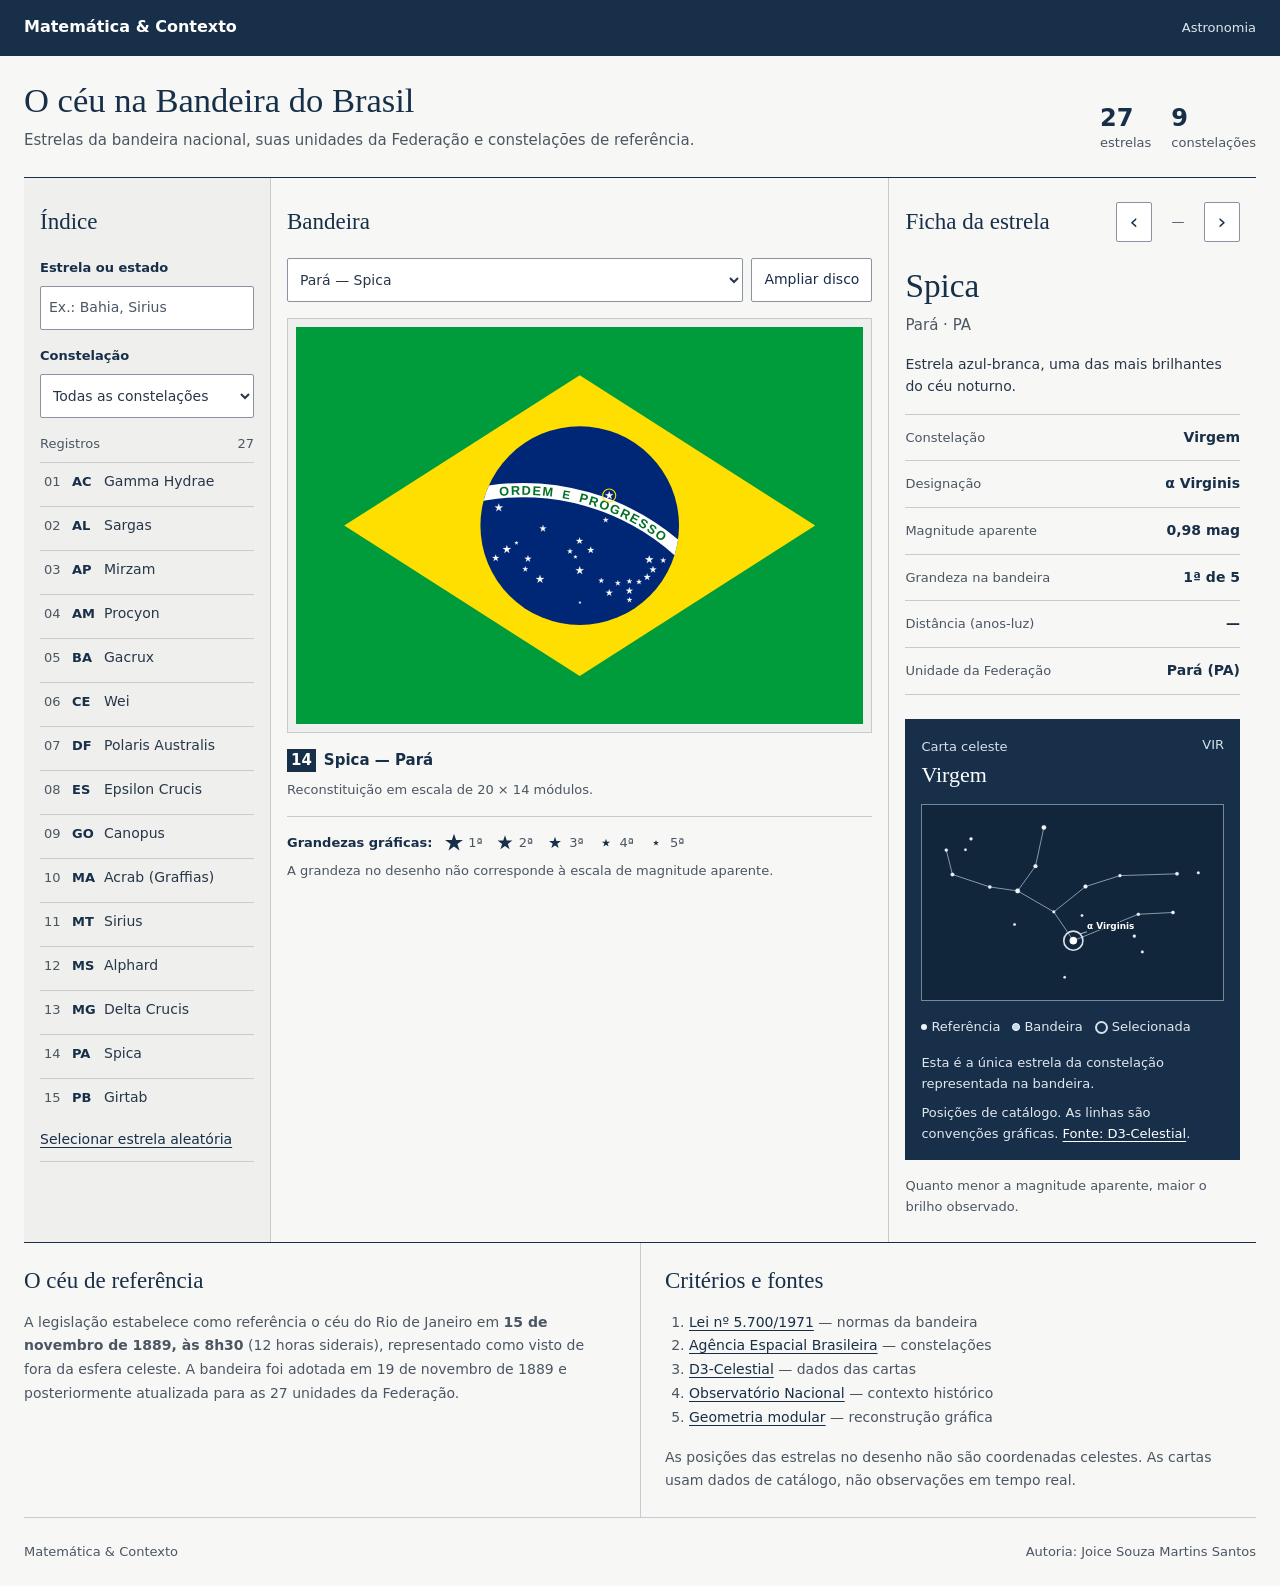
==== commit 80de766e: "Revisar interface, texto e acessibilidade do atlas da bandeira" ====
--- a/bandeira-astronomica/index.html
+++ b/bandeira-astronomica/index.html
@@ -3,252 +3,194 @@
 <head>
 <meta charset="utf-8">
 <meta name="viewport" content="width=device-width,initial-scale=1">
-<meta name="theme-color" content="#1c2527">
+<meta name="theme-color" content="#172f48">
 <title>O céu na Bandeira do Brasil — Matemática &amp; Contexto</title>
-<meta name="description" content="Catálogo astronômico interativo das 27 estrelas da Bandeira do Brasil, com consulta por estado, constelação e cartas celestes.">
-<style>/* Caderno 01 / Matemática & Contexto — mesa de consulta astronômica */
+<meta name="description" content="Estrelas da Bandeira do Brasil, unidades da Federação e cartas celestes.">
+<style>/* 1. Identidade e escala: unidade de espaçamento = 8 px. */
 :root {
   color-scheme: light;
-  --ink: #1c282c;
-  --secondary: #536066;
-  --subtle: #737c7d;
-  --paper: #f5f4ed;
-  --paper-shade: #ebede8;
-  --line: #cbd1ce;
-  --thin: #d8ddda;
-  --forest: #24564f;
-  --night: #142731;
-  --mono: "Consolas","SFMono-Regular",monospace;
-  --sans: "Segoe UI",Arial,sans-serif;
-  --serif: Georgia,"Times New Roman",serif;
+  --space: 8px;
+  --paper: #f7f7f5;
+  --panel: #efefed;
+  --white: #fff;
+  --ink: #172f48;
+  --body: #273748;
+  --muted: #4b5663;
+  --line: #c6cbd0;
+  --control: #8994a0;
+  --night: #172f48;
+  --focus: #225882;
+  --sans: system-ui, -apple-system, "Segoe UI", sans-serif;
+  --serif: Georgia, "Times New Roman", serif;
+  --small: 13px;
+  --base: 15px;
 }
-*,*::before,*::after {box-sizing:border-box}
-html {-webkit-text-size-adjust:100%;scroll-behavior:smooth}
-body {margin:0;background:var(--paper);color:var(--ink);font:15px/1.55 var(--sans);overflow-x:hidden}
-p,h1,h2,h3,dl,dd,figure {margin:0}
-a {color:#25564f;text-underline-offset:3px}
-a:hover {color:#123831}
-button,input,select {font:inherit}
-button {cursor:pointer}
-:focus-visible {outline:2px solid #347e70;outline-offset:3px}
-.sr-only {position:absolute!important;width:1px!important;height:1px!important;padding:0!important;margin:-1px!important;overflow:hidden!important;clip:rect(0,0,0,0)!important;white-space:nowrap!important;border:0!important}
-.skip-link {position:absolute;left:12px;top:-80px;background:#fff;padding:10px;z-index:500}
-.skip-link:focus {top:12px}
-.page {width:100%;min-width:0}
-.masthead {background:#1d292c;color:#f1f1e9}
-.masthead-inner {display:flex;align-items:center;justify-content:space-between;gap:20px;max-width:1660px;min-height:70px;margin:0 auto;padding:10px 30px}
-.identity {display:flex;align-items:center;gap:14px}
-.monogram {display:grid;place-content:center;width:42px;height:42px;border:1px solid #879792;font:600 15px/1 var(--serif);letter-spacing:-.11em}
-.monogram span {color:#b7beab;margin:0 2px}
-.identity-name {font:600 17px/1.13 var(--serif)}
-.identity-name small {display:block;margin-top:5px;color:#b8c5c1;font:500 10px/1.1 var(--sans);letter-spacing:.055em;text-transform:uppercase}
-.masthead-right {font:500 10px/1.4 var(--mono);letter-spacing:.065em;color:#b8c8c4;white-space:nowrap}
-.masthead-slash {margin:0 7px;color:#697f7b}
-.edition-year {margin-left:22px;color:#f0ecdf}
-main {max-width:1660px;margin:auto;padding:0 30px}
-.introbar {display:flex;justify-content:space-between;gap:35px;align-items:end;padding:29px 0 28px;border-bottom:2px solid #253b3b}
-.eyebrow,.label-number {display:block;font:600 10px/1.5 var(--mono);letter-spacing:.045em;color:#49675e}
-.eyebrow span {color:#84918a;margin-left:10px}
-h1 {font:500 clamp(1.8rem,2.5vw,2.7rem)/1.15 var(--serif);letter-spacing:-.032em;margin:8px 0 8px}
-.intro-left p {max-width:750px;color:#526061;font-size:13px;line-height:1.7}
-.edition-meta {display:grid;grid-template-columns:repeat(2,auto);gap:5px 19px;min-width:240px;align-content:end}
-.edition-meta>span {grid-column:1/-1;font:600 10px var(--mono);color:#688078}
-.edition-meta strong {font:500 24px/1 var(--serif);color:#25413d}
-.edition-meta strong em {display:block;font:400 11px/1.7 var(--sans);font-style:normal;color:var(--secondary)}
-.edition-meta small {grid-column:1/-1;font:11px/1.4 var(--sans);color:#6b7977;margin-top:3px}
-.workspace {display:grid;grid-template-columns:minmax(195px,.74fr) minmax(0,2.3fr) minmax(300px,1.18fr);border-bottom:2px solid #253b3b;align-items:stretch}
-.workspace> * {min-width:0}
-.index-column {background:var(--paper-shade);border-right:1px solid var(--line);padding:26px 16px 22px}
-.column-heading {margin-bottom:19px}
-.column-heading h2 {margin-top:3px;font:500 22px/1.2 var(--serif);letter-spacing:-.03em}
-.column-heading p {color:#65716e;font-size:12px;margin-top:5px;line-height:1.5}
-.search-fields {display:grid;gap:7px}
-.search-fields label {margin-top:7px;font:600 10px/1.4 var(--mono);color:#57746a;letter-spacing:.045em}
-input,select {max-width:100%;width:100%;min-height:39px;border:1px solid #b9c2be;border-radius:0;background:#fafaf6;color:#253438;padding:7px 10px;font-size:13px;outline-offset:1px}
-input::placeholder {color:#818d89}
-.results {display:grid;gap:0;margin-top:10px;border-top:1px solid var(--line)}
-.results[hidden] {display:none}
-.results .chip {text-align:left;padding:9px 7px;border:0;border-bottom:1px solid var(--thin);background:transparent;color:#334841;font:500 12px var(--sans)}
-.results .chip:hover {background:#dee5dd}
-.results .empty {color:var(--secondary);font-size:12px;margin-top:12px}
-.index-list-head {display:flex;justify-content:space-between;gap:8px;padding:17px 0 8px;font:600 9px var(--mono);letter-spacing:.03em;color:#58746d}
-.star-index {overflow:auto;max-height:710px;border-top:1px solid var(--line);scrollbar-width:thin}
-.index-entry {display:grid;grid-template-columns:22px 27px minmax(0,1fr);gap:5px;align-items:baseline;width:100%;text-align:left;min-height:37px;padding:7px 3px;border:0;border-bottom:1px solid #d3d9d5;background:transparent;color:#2f3d3f}
-.index-entry:hover {background:#e0e6e1}
-.index-entry.is-selected {background:#d2ded7;border-left:3px solid #2b6d5e;padding-left:0}
-.index-entry.is-dim {opacity:.35}
-.index-entry .ordinal {font:10px var(--mono);color:#87938e}
-.index-entry .uf {font:600 11px var(--mono);color:#27594c}
-.index-entry .star-name {font:500 12px/1.4 var(--sans);overflow-wrap:anywhere}
-.text-button {width:100%;padding:14px 0 6px;border:0;background:none;color:#2e5b52;font:600 12px var(--sans);text-align:left}
-.text-button span {float:right;font-size:15px}
-.map-column {padding:25px 22px 22px;background:#f9f9f4}
-.map-heading {display:flex;align-items:end;justify-content:space-between;gap:14px;margin-bottom:16px}
-.map-heading h2 {font-size:26px}
-.sheet-id {font:600 10px var(--mono);color:#5e7270;white-space:nowrap}
-.map-controls {display:flex;justify-content:space-between;gap:10px;margin-bottom:13px}
-.picker {min-width:0;flex:1;max-width:340px}
-.picker select {background:#fff}
-.plain-button {background:transparent;border:1px solid #a4b5ae;padding:8px 12px;min-height:39px;white-space:nowrap;color:#295d52;font-size:12px}
-.plain-button:hover,.plain-button[aria-pressed="true"] {background:#e3eae4}
-.atlas-plate {border-top:1px solid #d0d7d1}
-.flag-stage {background:#dfe2d9;padding:15px;margin-top:12px;border:1px solid #c4cbc2}
-.flag-wrap {position:relative;aspect-ratio:20/14;overflow:hidden;background:#009b3a;width:100%}
-.flag-wrap.zoomed {aspect-ratio:1;max-width:620px;margin:auto;background:#002776}
-.flag-wrap svg {display:block;width:100%;height:100%}
-.flag-wrap #stars {position:absolute;inset:0;overflow:visible}
-.star-group {cursor:pointer;outline:0}
-.star-shape {fill:white;stroke:white;stroke-width:.65;pointer-events:none}
-.star-ring {fill:none;stroke:#ffdb85;stroke-width:4;opacity:0;pointer-events:none}
-.star-hit {fill:transparent;pointer-events:all}
-.star-group:hover .star-ring {opacity:.7}
-.star-group.is-selected .star-ring,.star-group:focus-visible .star-ring {opacity:1}
-.star-group.is-selected .star-shape {fill:#fff2bb;stroke:#fff2bb}
-.star-group.is-dim {opacity:.25}
-.star-label {fill:white;stroke:#002776;paint-order:stroke;stroke-linejoin:round;font:600 36px/1 var(--sans);pointer-events:none}
-.plate-caption {display:flex;gap:10px;color:#596661;font-size:12px;line-height:1.5;padding:10px 1px 6px}
-.plate-caption span {flex:none;font:600 10px/1.7 var(--mono);color:#2a6153}
-.mag-legend {display:flex;flex-wrap:wrap;gap:7px 12px;padding:12px 0 5px;border-top:1px solid var(--thin);font-size:12px;color:#5d6b66}
-.mag-title {font-weight:600;color:#3e5850}
-.mag-item {display:inline-flex;align-items:center;gap:4px}
-.mag-item svg {width:18px;height:18px;fill:#7b8782}
-.legend-note {font-size:11px;line-height:1.5;color:#73807b;margin:2px 0 0}
-.map-bottom {display:grid;grid-template-columns:repeat(3,1fr);gap:10px;margin-top:25px;padding-top:15px;border-top:1px solid var(--line)}
-.map-bottom>span {font:500 23px/1 var(--serif);color:#30564d}
-.map-bottom small {display:block;margin-top:6px;font:400 11px/1.4 var(--sans);color:#60716b}
-.detail {border-left:1px solid var(--line);background:#f2f3ee;padding:24px 20px 20px}
-.detail-top {display:flex;justify-content:space-between;align-items:center;gap:8px;padding-bottom:17px;border-bottom:1px solid #c5d0c9}
-.stepper {display:flex;align-items:center;gap:6px}
-.arrow-button {width:29px;height:29px;background:transparent;border:1px solid #b6c1ba;color:#30574e;font-size:22px;line-height:1}
-.arrow-button:hover {background:#dce7df}
-.counter {min-width:48px;text-align:center;font:11px var(--mono);color:#60746d}
-.detail-identity {padding:20px 0 6px}
-.kicker {font:600 10px/1.5 var(--mono);letter-spacing:.025em;color:#55756c}
-.detail h2#name {font:500 clamp(2rem,3vw,3.25rem)/1.08 var(--serif);letter-spacing:-.045em;margin:5px 0 12px;overflow-wrap:anywhere}
-.state {color:#405952;font-size:13px;border-left:3px solid #668b79;padding-left:9px}
-.desc {color:#596865;font-size:13px;line-height:1.7;margin:12px 0 18px}
-.facts {border-top:1px solid #c6d1ca}
-.fact {display:flex;justify-content:space-between;align-items:baseline;gap:12px;padding:11px 0;border-bottom:1px solid #d2dbd4}
-.fact dt {font-size:11px;color:#6d7a76}
-.fact dd {font-size:12px;text-align:right;color:#293a39;font-weight:600;overflow-wrap:anywhere}
-.designation {font:500 15px var(--serif)!important}
-.pips {display:inline-flex;align-items:center;gap:2px;margin-right:5px}
-.pips i {width:6px;height:6px;border-radius:50%;display:inline-block;background:#cad2ce}
-.pips i.on {background:#3b7768}
-.chart-panel {margin-top:26px;background:var(--night);color:#d5e0df;padding:15px 14px 16px}
-.chart-head {display:flex;justify-content:space-between;align-items:start;gap:10px;margin-bottom:12px}
-.chart-panel .kicker {color:#afc0b9;font-size:9px}
-.chart-head h3 {color:#fff;font:500 20px/1.2 var(--serif);margin-top:5px}
-.chart-code {font:11px var(--mono);color:#bccdc8}
-#chart {display:block;width:100%;height:auto;border:1px solid #3b525a;background:#0c1c27;overflow:hidden}
-#chart .chart-line {fill:none;stroke:#7895a3;stroke-width:1.25;opacity:.8;stroke-linecap:round;stroke-linejoin:round}
-#chart .chart-star {fill:#dcebf3;stroke:#9eb7c7;stroke-width:.3}
-#chart .chart-peer {cursor:pointer}
-#chart .chart-peer circle.dot {fill:#f0dcab;stroke:#d4b872;stroke-width:1}
-#chart .chart-peer:hover circle.dot {r:5}
-#chart .chart-peer:focus-visible circle.dot {stroke-width:2}
-#chart .chart-peer circle.hit {fill:transparent}
-#chart .chart-active {fill:#f8e5ab;stroke:#ffefc0;stroke-width:.8}
-#chart .chart-ring {fill:none;stroke:#e6bd66;stroke-width:2.4}
-#chart .chart-pointer {stroke:#e0b867;stroke-width:1.2}
-#chart text {font-family:var(--sans);paint-order:stroke;stroke:#0b1a26;stroke-linejoin:round}
-#chart .chart-label {fill:#fff0c5;font-size:11.5px;font-weight:600;stroke-width:3}
-#chart .chart-uf {fill:#f4dfaf;font-size:9px;font-weight:600;stroke-width:2.4;pointer-events:none}
-#chart .chart-empty {fill:#a4b4c0;font-size:13px;stroke:none}
-.chart-legend {display:flex;flex-wrap:wrap;gap:8px 12px;font-size:10px;color:#c0d0cb;margin:10px 0}
-.chart-legend span {display:inline-flex;align-items:center;gap:6px}
-.chart-legend i {display:inline-block;flex:none;border-radius:50%}
-.dot-star {height:6px;width:6px;background:#e1edf4}
-.dot-peer {height:8px;width:8px;background:#f0dcab;border:1px solid #d4b872}
-.dot-active {height:13px;width:13px;border:2px solid #e6bd66}
-.chart-caption {font-size:11px;line-height:1.55;color:#d5e1dc}
-.chart-source {margin-top:10px;font-size:10px;line-height:1.5;color:#adbfbb}
-.chart-source a {color:#e6f2dc}
-.small {font-size:11px;line-height:1.6;color:#77827e}
-.detail>.small {margin-top:15px}
-.footnotes {display:grid;grid-template-columns:1fr 1.15fr;gap:0;border-bottom:1px solid var(--line)}
-.footnotes>section {padding:28px 28px 28px 0;min-width:0}
-.footnotes>section+section {border-left:1px solid var(--line);padding-left:28px}
-.footnotes h2 {font:500 21px var(--serif);margin:6px 0 11px}
-.footnotes p {font-size:12px;line-height:1.8;color:#586560;max-width:680px}
-.footnotes ol {padding-left:21px;margin:0 0 14px}
-.footnotes li {font-size:12px;padding:3px 0;color:#596661}
-.footnotes strong {color:var(--ink)}
-footer {max-width:1660px;margin:auto;padding:16px 30px 25px;display:flex;justify-content:space-between;gap:10px;flex-wrap:wrap;color:#687670;font:10px/1.5 var(--mono)}
-.footer-separator {padding:0 6px;color:#adb6ae}
-@media(max-width:1250px) {
-  main,.masthead-inner,footer {padding-left:20px;padding-right:20px}
-  .workspace {grid-template-columns:185px minmax(0,1.5fr) minmax(290px,1fr)}
-  .index-column {padding-left:11px;padding-right:11px}
-  .map-column {padding:21px 15px}
-  .detail {padding:21px 13px}
-  .flag-stage {padding:9px}
-  .map-bottom {margin-top:15px}
+*, *::before, *::after { box-sizing: border-box; }
+html { -webkit-text-size-adjust: 100%; }
+body { margin: 0; background: var(--paper); color: var(--body); font: var(--base)/1.55 var(--sans); }
+p, h1, h2, h3, dl, dd, figure { margin: 0; }
+h1, h2, h3 { font-family: var(--serif); color: var(--ink); font-weight: 500; line-height: 1.2; }
+h1 { font-size: clamp(28px, 2.7vw, 38px); }
+h2 { font-size: 23px; }
+a { color: var(--ink); text-underline-offset: 3px; }
+button, input, select { font: inherit; color: inherit; }
+button { cursor: pointer; }
+:focus-visible { outline: 2px solid var(--focus); outline-offset: 3px; }
+[hidden] { display: none !important; }
+.sr-only { position: absolute; width: 1px; height: 1px; overflow: hidden; clip-path: inset(50%); white-space: nowrap; }
+.skip-link { position: absolute; top: -80px; left: 8px; padding: 8px; background: var(--white); z-index: 10; }
+.skip-link:focus { top: 8px; }
+.page { width: 100%; min-width: 0; }
+
+/* 2. Cabeçalho, catálogo e estrutura das colunas. */
+.masthead { background: var(--night); color: var(--white); }
+.masthead-inner, main, footer { max-width: 1680px; margin: auto; padding-inline: calc(3 * var(--space)); }
+.masthead-inner { display: flex; justify-content: space-between; align-items: center; gap: 16px; min-height: 56px; padding-block: 16px; }
+.identity-name { font: 600 16px/1.3 var(--sans); }
+.masthead-right { font-size: var(--small); color: #dee6ee; }
+.introbar { display: flex; align-items: end; justify-content: space-between; gap: 24px; padding-block: 24px; border-bottom: 1px solid var(--ink); }
+.intro-left p { max-width: 700px; margin-top: 8px; color: var(--muted); }
+.edition-meta { display: flex; gap: 20px; flex-shrink: 0; font-size: var(--small); color: var(--muted); }
+.edition-meta span { display: flex; flex-direction: column; }
+.edition-meta strong { color: var(--ink); font: 600 24px/1.2 var(--sans); font-variant-numeric: tabular-nums; }
+.workspace { display: grid; grid-template-columns: minmax(210px, .86fr) minmax(0, 2.15fr) minmax(305px, 1.28fr); align-items: stretch; border-bottom: 1px solid var(--ink); }
+.workspace > * { min-width: 0; padding: 24px 16px; }
+.index-column { background: var(--panel); border-right: 1px solid var(--line); }
+.map-column { background: var(--paper); }
+.detail { border-left: 1px solid var(--line); }
+.column-heading, .detail-top { display: flex; align-items: center; min-height: 40px; margin-bottom: 16px; }
+
+/* 3. Campos e índice. Os controles são HTML nativo dentro do iframe. */
+.search-fields { display: grid; gap: 8px; }
+.search-fields label { color: var(--ink); font-weight: 600; font-size: var(--small); }
+.search-fields label:not(:first-child) { margin-top: 8px; }
+input, select, .plain-button, .arrow-button { background: var(--white); border: 1px solid var(--control); border-radius: 2px; min-height: 44px; }
+input, select { width: 100%; max-width: 100%; padding: 8px; font-size: 14px; }
+input::placeholder { color: var(--muted); }
+.plain-button, .arrow-button { padding: 8px 12px; color: var(--ink); font-size: 14px; }
+.plain-button:hover, .plain-button[aria-pressed="true"], .arrow-button:hover { background: #e3e7ec; }
+.results { display: grid; margin-top: 8px; }
+.results .chip { text-align: left; padding: 8px; border: 0; border-bottom: 1px solid var(--line); background: transparent; color: var(--ink); font-size: 14px; }
+.results .chip:hover { background: #e3e7ec; }
+.results .empty { color: var(--muted); font-size: var(--small); padding: 8px 0; }
+.index-list-head { display: flex; justify-content: space-between; gap: 8px; padding: 16px 0 8px; color: var(--muted); font-size: var(--small); font-variant-numeric: tabular-nums; }
+.star-index { overflow: auto; max-height: 640px; border-top: 1px solid var(--line); scrollbar-width: thin; }
+.index-entry { display: grid; grid-template-columns: 24px 28px minmax(0, 1fr); gap: 4px; align-items: baseline; min-height: 44px; width: 100%; padding: 8px 4px; border: 0; border-bottom: 1px solid var(--line); background: transparent; text-align: left; color: var(--body); }
+.index-entry:hover { background: #e3e7ec; }
+.index-entry.is-selected { border-left: 3px solid var(--ink); padding-left: 1px; background: #e0e5eb; }
+.index-entry .ordinal { color: var(--muted); font-size: var(--small); font-variant-numeric: tabular-nums; }
+.index-entry .uf { color: var(--ink); font-weight: 600; font-size: var(--small); }
+.index-entry .star-name { font-size: 14px; overflow-wrap: anywhere; }
+.text-button { width: 100%; margin-top: 16px; min-height: 44px; padding: 8px 0; border: 0; border-bottom: 1px solid var(--line); background: transparent; text-align: left; text-decoration: underline; text-underline-offset: 3px; color: var(--ink); font-size: 14px; }
+
+/* 4. Prancha: somente o desenho da bandeira usa verde e amarelo. */
+.map-controls { display: flex; gap: 8px; justify-content: space-between; margin-bottom: 16px; }
+.picker { flex: 1; min-width: 0; }
+.plain-button { flex-shrink: 0; }
+.flag-stage { border: 1px solid var(--line); background: var(--panel); padding: 8px; }
+.flag-wrap { position: relative; aspect-ratio: 20/14; width: 100%; overflow: hidden; background: #009b3a; }
+.flag-wrap.zoomed { aspect-ratio: 1; max-width: 620px; margin: auto; background: #002776; }
+.flag-wrap svg { display: block; width: 100%; height: 100%; }
+.flag-wrap #stars { position: absolute; inset: 0; }
+.star-group { cursor: pointer; outline: none; }
+.star-shape { fill: #fff; stroke: #fff; stroke-width: .65; pointer-events: none; }
+.star-ring { fill: none; stroke: #ffdf00; stroke-width: 4; opacity: 0; pointer-events: none; }
+.star-hit { fill: transparent; pointer-events: all; }
+.star-group:hover .star-ring, .star-group.is-selected .star-ring, .star-group:focus-visible .star-ring { opacity: 1; }
+.star-group.is-dim { opacity: .25; }
+.flag-callout { pointer-events: none; }
+.flag-callout line { stroke: #fff; stroke-width: 2.5; paint-order: stroke; }
+.flag-callout rect { fill: #fff; stroke: #172f48; stroke-width: 2; }
+.flag-callout text { fill: #172f48; font-family: var(--sans); font-weight: 700; font-variant-numeric: tabular-nums; text-anchor: middle; dominant-baseline: central; }
+.plate-caption { margin-top: 16px; color: var(--muted); font-size: var(--small); }
+.selected-legend { display: flex; gap: 8px; align-items: baseline; margin-bottom: 8px; font-size: var(--base); font-weight: 600; color: var(--ink); }
+.marker-number { display: inline-block; min-width: 28px; padding: 0 4px; text-align: center; background: var(--ink); color: var(--white); font-variant-numeric: tabular-nums; }
+.mag-legend { display: flex; flex-wrap: wrap; gap: 8px 12px; margin-top: 16px; padding-top: 16px; border-top: 1px solid var(--line); color: var(--muted); font-size: var(--small); }
+.mag-title { font-weight: 600; color: var(--ink); }
+.mag-item { display: inline-flex; align-items: center; gap: 4px; font-variant-numeric: tabular-nums; }
+.mag-item svg { width: 20px; height: 20px; fill: var(--ink); }
+.legend-note, .small { color: var(--muted); font-size: var(--small); line-height: 1.6; margin-top: 8px; }
+
+/* 5. Ficha e carta celeste: dados alinhados à direita, sem efeitos decorativos. */
+.detail-top { justify-content: space-between; flex-wrap: wrap; gap: 8px; }
+.stepper { display: flex; align-items: center; gap: 4px; }
+.arrow-button { width: 36px; min-height: 40px; padding: 0; font-size: 22px; line-height: 1; }
+.counter { min-width: 44px; text-align: center; font-size: var(--small); font-variant-numeric: tabular-nums; color: var(--muted); }
+.detail-identity { padding-top: 8px; }
+#name { font-size: clamp(28px, 2.6vw, 36px); overflow-wrap: anywhere; }
+.state { display: block; margin-top: 8px; color: var(--muted); font-size: var(--base); }
+.desc { margin: 16px 0; color: var(--body); font-size: 14px; line-height: 1.6; }
+.facts { border-top: 1px solid var(--line); margin-top: 16px; }
+.fact { display: grid; grid-template-columns: minmax(0, 1fr) minmax(0, 1fr); gap: 8px; align-items: baseline; padding: 12px 0; border-bottom: 1px solid var(--line); }
+.fact dt { font-size: var(--small); color: var(--muted); }
+.fact dd { font-size: 14px; text-align: right; font-variant-numeric: tabular-nums; color: var(--ink); font-weight: 600; overflow-wrap: anywhere; }
+.chart-panel { background: var(--night); color: #f0f3f6; padding: 16px; margin-top: 24px; }
+.chart-head { display: flex; align-items: start; justify-content: space-between; gap: 8px; margin-bottom: 16px; }
+.chart-head h3 { color: #fff; font-size: 22px; margin-top: 4px; }
+.kicker, .chart-code { color: #d6e0eb; font-size: var(--small); }
+#chart { display: block; width: 100%; height: auto; border: 1px solid #75879b; background: #12263b; overflow: hidden; }
+#chart .chart-line { fill: none; stroke: #9aabbc; stroke-width: 1.25; stroke-linecap: round; stroke-linejoin: round; }
+#chart .chart-star { fill: #f0f3f6; stroke: #d6e0eb; stroke-width: .3; }
+#chart .chart-peer { cursor: pointer; }
+#chart .chart-peer circle.dot { fill: #c0d6ef; stroke: #f3f6fa; stroke-width: 1; }
+#chart .chart-peer:hover circle.dot { r: 5; }
+#chart .chart-peer:focus-visible circle.dot { stroke-width: 3; }
+#chart .chart-peer circle.hit { fill: transparent; }
+#chart .chart-active { fill: #fff; stroke: #fff; stroke-width: .8; }
+#chart .chart-ring { fill: none; stroke: #d6e0eb; stroke-width: 2.4; }
+#chart .chart-pointer { stroke: #d6e0eb; stroke-width: 1.2; }
+#chart text { font-family: var(--sans); paint-order: stroke; stroke: #12263b; stroke-linejoin: round; }
+#chart .chart-label { fill: #fff; font-size: 13px; font-weight: 600; stroke-width: 3; }
+#chart .chart-uf { fill: #fff; font-size: 11px; font-weight: 600; stroke-width: 2; pointer-events: none; }
+#chart .chart-empty { fill: #e1e7ef; font-size: 15px; stroke: none; }
+.chart-legend { display: flex; flex-wrap: wrap; gap: 8px 12px; margin: 16px 0; color: #e1e7ef; font-size: var(--small); }
+.chart-legend span { display: inline-flex; align-items: center; gap: 4px; }
+.chart-legend i { display: inline-block; flex: none; border-radius: 50%; }
+.dot-star { width: 6px; height: 6px; background: #f0f3f6; }
+.dot-peer { width: 8px; height: 8px; background: #c0d6ef; border: 1px solid #fff; }
+.dot-active { width: 13px; height: 13px; border: 2px solid #d6e0eb; }
+.chart-caption, .chart-source { color: #e1e7ef; font-size: var(--small); line-height: 1.6; }
+.chart-source { margin-top: 8px; }
+.chart-source a { color: #fff; }
+.detail > .small { margin-top: 16px; }
+
+/* 6. Documentação e adaptação a telas estreitas. */
+.footnotes { display: grid; grid-template-columns: 1fr 1fr; border-bottom: 1px solid var(--line); }
+.footnotes > section { min-width: 0; padding: 24px 24px 24px 0; }
+.footnotes > section + section { border-left: 1px solid var(--line); padding-left: 24px; }
+.footnotes h2 { margin-bottom: 16px; }
+.footnotes p, .footnotes li { color: var(--muted); font-size: 14px; line-height: 1.7; }
+.footnotes ol { margin: 0 0 16px; padding-left: 24px; }
+footer { display: flex; flex-wrap: wrap; justify-content: space-between; gap: 8px; padding-block: 24px; color: var(--muted); font-size: var(--small); }
+@media (max-width: 1250px) {
+  .workspace { grid-template-columns: 195px minmax(0, 1.7fr) minmax(290px, 1fr); }
+  .workspace > * { padding-inline: 12px; }
+  .map-controls { flex-wrap: wrap; }
 }
-@media(max-width:1010px) {
-  .workspace {grid-template-columns:190px minmax(0,1fr)}
-  .index-column {grid-row:1 / 3}
-  .map-column {grid-column:2}
-  .detail {grid-column:2;grid-row:2;border-left:0;border-top:1px solid var(--line)}
-  .star-index {max-height:740px}
-  .chart-panel {max-width:600px}
+@media (max-width: 1050px) {
+  .workspace { grid-template-columns: minmax(0, 1fr); }
+  .workspace > * { padding: 24px 0; border: 0; border-bottom: 1px solid var(--line); }
+  .map-column { grid-row: 1; }
+  .detail { grid-row: 2; }
+  .index-column { grid-row: 3; background: transparent; }
+  .star-index { max-height: 360px; }
+  .chart-panel { max-width: 640px; }
 }
-@media(max-width:690px) {
-  html {scroll-behavior:auto}
-  .masthead-inner {min-height:60px;padding:8px 15px}
-  .monogram {width:36px;height:36px;font-size:13px}
-  .identity-name {font-size:15px}
-  .identity-name small {font-size:9px}
-  .masthead-right {display:none}
-  main {padding:0 12px}
-  .introbar {display:block;padding:18px 0 17px}
-  .introbar h1 {font-size:28px;margin:6px 0}
-  .intro-left p {font-size:12px}
-  .edition-meta {display:flex;align-items:center;gap:9px;margin-top:13px;min-width:0}
-  .edition-meta>span {display:none}
-  .edition-meta strong {display:flex;align-items:baseline;gap:4px;font:500 16px var(--serif)}
-  .edition-meta strong em {font:11px var(--sans)}
-  .edition-meta small {margin-left:auto;text-align:right;max-width:135px;font-size:10px}
-  .workspace {display:flex;flex-direction:column;border-bottom:2px solid #253b3b}
-  .map-column {order:1;padding:16px 0;background:transparent}
-  .detail {order:2;border:0;border-top:1px solid var(--line);padding:17px 0 19px;background:transparent}
-  .index-column {order:3;border:0;border-top:1px solid var(--line);background:var(--paper-shade);padding:17px 13px;margin:0 -12px}
-  .index-column .column-heading {margin-bottom:9px}
-  .index-column .column-heading p {font-size:11px}
-  .star-index {max-height:260px}
-  .map-heading h2 {font-size:23px}
-  .sheet-id {font-size:9px}
-  .map-controls {gap:7px}
-  .plain-button {padding:8px 9px;font-size:11px}
-  .picker select {font-size:12px}
-  .flag-stage {padding:5px;margin-top:8px}
-  .plate-caption {font-size:11px}
-  .mag-legend {gap:5px 9px;font-size:10px}
-  .map-bottom {margin-top:17px}
-  .map-bottom>span {font-size:20px}
-  .map-bottom small {font-size:10px}
-  .detail h2#name {font-size:39px}
-  .facts {display:grid;grid-template-columns:1fr 1fr;gap:0 17px}
-  .fact {display:block;padding:9px 0}
-  .fact dd {text-align:left;margin-top:3px}
-  .chart-panel {margin-top:15px}
-  .footnotes {display:block}
-  .footnotes>section {padding:22px 0}
-  .footnotes>section+section {border-left:0;border-top:1px solid var(--line);padding:22px 0}
-  footer {padding:13px 12px 20px;font-size:10px}
+@media (max-width: 650px) {
+  .masthead-inner, main, footer { padding-inline: 16px; }
+  .introbar { display: block; padding-block: 24px; }
+  .edition-meta { margin-top: 16px; }
+  .map-controls { flex-direction: column; }
+  .picker { width: 100%; }
+  .plain-button { width: 100%; }
+  .footnotes { display: block; }
+  .footnotes > section, .footnotes > section + section { padding: 24px 0; border-left: 0; }
+  .footnotes > section + section { border-top: 1px solid var(--line); }
+  .fact { grid-template-columns: minmax(0, 1fr) minmax(0, 1fr); }
+  .masthead-inner { gap: 8px; }
+  .masthead-right { font-size: 13px; }
 }
-@media(max-width:375px) {
-  .introbar h1 {font-size:25px}
-  .edition-meta {flex-wrap:wrap}
-  .edition-meta small {max-width:none;margin-left:0;text-align:left}
-  .sheet-id {display:none}
-  .facts {grid-template-columns:1fr}
-  .map-bottom {gap:5px}
-  .map-bottom small {font-size:9px}
-}
-@media(prefers-reduced-motion:reduce){html {scroll-behavior:auto}* {animation:none!important;transition:none!important}}
-/* Os itens ocultos pela busca devem respeitar o atributo HTML hidden. */
-.index-entry[hidden] { display:none !important; }
+@media (prefers-reduced-motion: reduce) { *, *::before, *::after { animation: none !important; transition: none !important; } }
 </style>
 </head>
 <body>
@@ -256,36 +198,36 @@
 <a class="skip-link" href="#mapa">Ir ao mapa interativo</a>
 <header class="masthead">
   <div class="masthead-inner">
-    <div class="identity"><span class="monogram" aria-hidden="true">M<span>·</span>C</span><span class="identity-name">Matemática &amp; Contexto<small>Laboratório de astronomia</small></span></div>
-    <div class="masthead-right">ATLAS DIGITAL <span class="masthead-slash">/</span> EDIÇÃO DE PESQUISA <span class="edition-year">2026</span></div>
+    <div class="identity"><span class="identity-name">Matemática &amp; Contexto</span></div>
+    <div class="masthead-right">Astronomia</div>
   </div>
 </header>
 <main>
   <div class="introbar">
-    <div class="intro-left"><span class="eyebrow">CADERNO DE OBSERVAÇÃO <span>01 / BRASIL</span></span>
+    <div class="intro-left">
       <h1>O céu na Bandeira do Brasil</h1>
-      <p>Um registro interativo das estrelas associadas às 27 unidades da Federação, acompanhado de cartas celestes e notas sobre a representação histórica.</p>
+      <p>Estrelas da bandeira nacional, suas unidades da Federação e constelações de referência.</p>
     </div>
-    <div class="edition-meta"><span>CATÁLOGO</span><strong>27 <em>estrelas</em></strong><strong>09 <em>constelações</em></strong><small>Em desenvolvimento · visualização educativa</small></div>
+    <div class="edition-meta" aria-label="Total do catálogo"><span><strong id="star-total">—</strong> estrelas</span><span><strong id="constellation-total">—</strong> constelações</span></div>
   </div>
 
-  <div class="workspace" aria-label="Mesa de consulta do atlas">
+  <div class="workspace" aria-label="Consulta das estrelas">
     <aside class="index-column" id="indice" aria-label="Índice de estrelas">
-      <div class="column-heading"><span class="label-number">A / ÍNDICE</span><h2>Consultar</h2><p>Busque por estado, nome ou constelação.</p></div>
+      <div class="column-heading"><h2>Índice</h2></div>
       <div class="search-fields">
-        <label for="search">ESTRELA OU UF</label>
+        <label for="search">Estrela ou estado</label>
         <input id="search" type="search" placeholder="Ex.: Bahia, Sirius" autocomplete="off">
-        <label for="filter">CONSTELAÇÃO</label>
+        <label for="filter">Constelação</label>
         <select id="filter"><option value="">Todas as constelações</option></select>
       </div>
       <div id="results" class="results" aria-live="polite" hidden></div>
-      <div class="index-list-head"><span>REGISTROS</span><span>27 ENTRADAS</span></div>
+      <div class="index-list-head"><span>Registros</span><span id="index-total">—</span></div>
       <div id="star-index" class="star-index" aria-label="Lista de estrelas por unidade da Federação"></div>
-      <button class="text-button" id="random" type="button">Selecionar estrela aleatória <span aria-hidden="true">↗</span></button>
+      <button class="text-button" id="random" type="button">Selecionar estrela aleatória</button>
     </aside>
 
     <section class="map-column" id="mapa" aria-labelledby="map-title">
-      <div class="column-heading map-heading"><div><span class="label-number">B / PEÇA CENTRAL</span><h2 id="map-title">Bandeira Nacional</h2></div><span class="sheet-id">PRANCHA Nº 01</span></div>
+      <div class="column-heading map-heading"><h2 id="map-title">Bandeira</h2></div>
       <div class="map-controls">
         <div class="picker"><label for="picker" class="sr-only">Selecionar unidade da Federação</label><select id="picker" aria-label="Selecionar estado e estrela"></select></div>
         <button class="plain-button" id="zoom" aria-pressed="false" type="button">Ampliar disco</button>
@@ -298,53 +240,54 @@
               <polygon points="170,700 1000,170 1830,700 1000,1230" fill="#ffdf00"/>
               <circle cx="1000" cy="700" r="350" fill="#002776"/>
               <defs><path id="motto-line" d="M 659.73473 603.76015 A 808.5 808.5 0 0 1 1339.74817 798.04970"/></defs>
-              <path d="M 661.20938 612.13125 A 350 350 0 0 1 679.86412 558.53261 A 850 850 0 0 1 1346.55097 749.01457 A 350 350 0 0 1 1334.07364 804.37818 A 800 800 0 0 0 661.20938 612.13125 Z" fill="#fff"/>
+              <path id="motto-band" d="M 661.20938 612.13125 A 350 350 0 0 1 679.86412 558.53261 A 850 850 0 0 1 1346.55097 749.01457 A 350 350 0 0 1 1334.07364 804.37818 A 800 800 0 0 0 661.20938 612.13125 Z" fill="#fff"/>
               <text font-family="Verdana,Arial,sans-serif" font-size="45" font-weight="600" letter-spacing="5" word-spacing="10" fill="#007024" text-anchor="middle"><textPath href="#motto-line" startOffset="50%">ORDEM <tspan font-size="41">E</tspan> PROGRESSO</textPath></text>
             </svg>
-            <svg id="stars" viewBox="0 0 2000 1400" role="group" aria-label="27 estrelas selecionáveis da bandeira"></svg>
+            <svg id="stars" viewBox="0 0 2000 1400" role="group" aria-label="Estrelas selecionáveis da bandeira"></svg>
           </div>
         </div>
-        <figcaption class="plate-caption"><span>FIG. 01</span> Reconstituição vetorial em proporção 20 × 14 módulos. Selecione as estrelas para consultar suas correspondências.</figcaption>
+        <figcaption class="plate-caption"><div class="selected-legend"><span id="flag-number" class="marker-number">—</span><span id="flag-selection">—</span></div><p>Reconstituição em escala de 20 × 14 módulos.</p></figcaption>
       </figure>
       <div class="mag-legend" id="mag-legend" aria-label="Grandezas gráficas das estrelas"></div>
-      <p class="legend-note">Os tamanhos das estrelas na bandeira são convenções do desenho. Não indicam magnitude aparente ou distância astronômica.</p>
-      <div class="map-bottom"><span>1889 <small>céu de referência</small></span><span>27 <small>unidades da Federação</small></span><span>09 <small>constelações</small></span></div>
+      <p class="legend-note">A grandeza no desenho não corresponde à escala de magnitude aparente.</p>
+      
     </section>
 
     <aside class="detail" id="registro" aria-live="polite" aria-label="Registro astronômico da estrela selecionada">
-      <div class="detail-top"><span class="label-number">C / FICHA ESTELAR</span><div class="stepper"><button id="prev" class="arrow-button" type="button" aria-label="Estrela anterior">‹</button><span id="counter" class="counter">—</span><button id="next" class="arrow-button" type="button" aria-label="Próxima estrela">›</button></div></div>
-      <div class="detail-identity"><div class="kicker">ESTRELA SELECIONADA</div><h2 id="name">Selecione uma estrela</h2><div id="state"></div></div>
-      <p class="desc" id="desc">Selecione uma estrela na bandeira ou no índice para consultar o registro.</p>
+      <div class="detail-top"><h2>Ficha da estrela</h2><div class="stepper"><button id="prev" class="arrow-button" type="button" aria-label="Estrela anterior">‹</button><span id="counter" class="counter">—</span><button id="next" class="arrow-button" type="button" aria-label="Próxima estrela">›</button></div></div>
+      <div class="detail-identity"><h3 id="name">—</h3><div id="state"></div></div>
+      <p class="desc" id="desc" hidden></p>
       <dl class="facts">
         <div class="fact"><dt>Constelação</dt><dd id="con">—</dd></div>
         <div class="fact"><dt>Designação</dt><dd class="designation" id="des">—</dd></div>
         <div class="fact"><dt>Magnitude aparente</dt><dd id="mag-aparente">—</dd></div>
-        <div class="fact"><dt>Grandeza na bandeira</dt><dd><span class="pips" id="pips" aria-hidden="true"></span><span id="grade">—</span></dd></div>
+        <div class="fact"><dt>Grandeza na bandeira</dt><dd id="grade">—</dd></div>
+        <div class="fact"><dt>Distância (anos-luz)</dt><dd id="distance">—</dd></div>
         <div class="fact"><dt>Unidade da Federação</dt><dd id="uf">—</dd></div>
       </dl>
       <section class="chart-panel" aria-label="Carta celeste da constelação">
-        <div class="chart-head"><div><span class="kicker">CARTA CELESTE / POSIÇÕES DE CATÁLOGO</span><h3 id="chart-title">Constelação selecionada</h3></div><span class="chart-code" id="chart-code">—</span></div>
+        <div class="chart-head"><div><span class="kicker">Carta celeste</span><h3 id="chart-title">—</h3></div><span class="chart-code" id="chart-code">—</span></div>
         <svg id="chart" viewBox="0 0 440 285" role="img" aria-label="Carta celeste com a estrela selecionada destacada" preserveAspectRatio="xMidYMid meet"><text class="chart-empty" x="220" y="145" text-anchor="middle">Selecione uma estrela</text></svg>
         <div class="chart-legend"><span><i class="dot-star" aria-hidden="true"></i> Referência</span><span><i class="dot-peer" aria-hidden="true"></i> Bandeira</span><span><i class="dot-active" aria-hidden="true"></i> Selecionada</span></div>
-        <p class="chart-caption" id="chart-caption">Carta celeste correspondente à estrela selecionada.</p>
-        <p class="chart-source">Posições de catálogo; ligações convencionais entre estrelas. <a href="https://github.com/ofrohn/d3-celestial" target="_blank" rel="noopener noreferrer">Fonte: D3-Celestial</a>.</p>
+        <p class="chart-caption" id="chart-caption"></p>
+        <p class="chart-source">Posições de catálogo. As linhas são convenções gráficas. <a href="https://github.com/ofrohn/d3-celestial" target="_blank" rel="noopener noreferrer">Fonte: D3-Celestial</a>.</p>
       </section>
-      <p class="small">Magnitude aparente: quanto menor o número, maior o brilho observado. A grandeza do desenho obedece a outra escala.</p>
+      <p class="small">Quanto menor a magnitude aparente, maior o brilho observado.</p>
     </aside>
   </div>
 
   <section class="footnotes" aria-label="Contexto, método e referências">
-    <section class="context" id="contexto"><span class="label-number">NOTA 01 / CONTEXTO</span><h2>O céu de referência</h2><p>A legislação estabelece como referência o céu do Rio de Janeiro em <strong>15 de novembro de 1889, às 8h30</strong> (12 horas siderais), representado como visto de fora da esfera celeste. A bandeira foi adotada em 19 de novembro de 1889 e posteriormente atualizada para as 27 unidades da Federação.</p></section>
-    <section class="sources" id="fontes"><span class="label-number">NOTA 02 / DOCUMENTAÇÃO</span><h2>Critérios e fontes</h2><ol>
+    <section class="context" id="contexto"><h2>O céu de referência</h2><p>A legislação estabelece como referência o céu do Rio de Janeiro em <strong>15 de novembro de 1889, às 8h30</strong> (12 horas siderais), representado como visto de fora da esfera celeste. A bandeira foi adotada em 19 de novembro de 1889 e posteriormente atualizada para as 27 unidades da Federação.</p></section>
+    <section class="sources" id="fontes"><h2>Critérios e fontes</h2><ol>
       <li><a href="https://www2.camara.leg.br/legin/fed/lei/1970-1979/lei-5700-1-setembro-1971-357915-normaatualizada-pl.html" target="_blank" rel="noopener noreferrer">Lei nº 5.700/1971</a> — normas da bandeira</li>
       <li><a href="https://www.gov.br/aeb/pt-br/centrais-de-conteudo/publicacoes/instagram-do-periodo-de-defeso-eleitoral-2022/curiosidades-do-espaco-bandeira-nacional-e-constelacoes" target="_blank" rel="noopener noreferrer">Agência Espacial Brasileira</a> — constelações</li>
       <li><a href="https://github.com/ofrohn/d3-celestial" target="_blank" rel="noopener noreferrer">D3-Celestial</a> — dados das cartas</li>
       <li><a href="https://www.gov.br/observatorio/pt-br/assuntos/areas-de-atuacao/divulgacao-e-popularizacao-da-ciencia/revistas/pdf/bandeiras.pdf" target="_blank" rel="noopener noreferrer">Observatório Nacional</a> — contexto histórico</li>
       <li><a href="https://github.com/danmadeira/bandeira-nacional" target="_blank" rel="noopener noreferrer">Geometria modular</a> — reconstrução gráfica</li>
-    </ol><p class="small">As posições das estrelas no desenho não são coordenadas celestes. Não há dados em tempo real nesta edição.</p></section>
+    </ol><p class="small">As posições das estrelas no desenho não são coordenadas celestes. As cartas usam dados de catálogo, não observações em tempo real.</p></section>
   </section>
 </main>
-<footer><span>MATEMÁTICA &amp; CONTEXTO <span class="footer-separator">/</span> CADERNO 01</span><span>Pesquisa e autoria: Joice Souza Martins Santos</span><span>Brasil · 2026</span></footer>
+<footer><span>Matemática &amp; Contexto</span><span>Autoria: Joice Souza Martins Santos</span></footer>
 </div>
 <noscript><p style="padding:20px">Este catálogo requer JavaScript para a consulta das estrelas.</p></noscript>
 <script>window.ATLAS={"stars":[{"uf":"PA","estado":"Pará","nome":"Spica","designacao":"α Virginis","constelacao":"Virgem","x":55.2,"y":42.43,"curiosidade":"Estrela azul-branca, uma das mais brilhantes do céu noturno.","cx":1103.95,"cy":593.95,"grandeza":1},{"uf":"AM","estado":"Amazonas","nome":"Procyon","designacao":"α Canis Minoris","constelacao":"Cão Menor","x":35.74,"y":45.5,"curiosidade":"Uma das estrelas próximas do Sol na vizinhança estelar.","cx":714.75,"cy":637,"grandeza":1},{"uf":"MS","estado":"Mato Grosso do Sul","nome":"Alphard","designacao":"α Hydrae","constelacao":"Hidra Fêmea","x":43.53,"y":50.75,"curiosidade":"Uma gigante alaranjada, destaque da constelação de Hidra.","cx":870.5,"cy":710.5,"grandeza":2},{"uf":"AC","estado":"Acre","nome":"Gamma Hydrae","designacao":"γ Hydrae","constelacao":"Hidra Fêmea","x":54.59,"y":48.6,"curiosidade":"Estrela da longa constelação Hidra Fêmea.","cx":1091.7,"cy":680.4,"grandeza":3},{"uf":"MT","estado":"Mato Grosso","nome":"Sirius","designacao":"α Canis Majoris","constelacao":"Cão Maior","x":37.16,"y":56,"curiosidade":"É a estrela mais brilhante do céu noturno, vista da Terra.","cx":743.1,"cy":784,"grandeza":1},{"uf":"AP","estado":"Amapá","nome":"Mirzam","designacao":"β Canis Majoris","constelacao":"Cão Maior","x":35.2,"y":58.18,"curiosidade":"Estrela associada ao Cão Maior, próxima de Sirius no céu.","cx":703.9,"cy":814.45,"grandeza":2},{"uf":"RO","estado":"Rondônia","nome":"Muliphein","designacao":"γ Canis Majoris","constelacao":"Cão Maior","x":38.85,"y":54.38,"curiosidade":"Também identificada pela designação Gamma Canis Majoris.","cx":777.05,"cy":761.25,"grandeza":4},{"uf":"RR","estado":"Roraima","nome":"Wezen","designacao":"δ Canis Majoris","constelacao":"Cão Maior","x":40.88,"y":58.35,"curiosidade":"Supergigante amarela na constelação do Cão Maior.","cx":817.65,"cy":816.9,"grandeza":2},{"uf":"TO","estado":"Tocantins","nome":"Adhara","designacao":"ε Canis Majoris","constelacao":"Cão Maior","x":40.41,"y":60.95,"curiosidade":"Uma estrela azul muito luminosa do Cão Maior.","cx":808.2,"cy":853.3,"grandeza":3},{"uf":"GO","estado":"Goiás","nome":"Canopus","designacao":"α Carinae","constelacao":"Carina (Quilha)","x":43,"y":63.5,"curiosidade":"A segunda estrela mais brilhante do céu noturno.","cx":860,"cy":889,"grandeza":1},{"uf":"BA","estado":"Bahia","nome":"Gacrux","designacao":"γ Crucis","constelacao":"Cruzeiro do Sul","x":49.97,"y":53.88,"curiosidade":"Gigante avermelhada que marca uma ponta do Cruzeiro do Sul.","cx":999.3,"cy":754.25,"grandeza":2},{"uf":"MG","estado":"Minas Gerais","nome":"Delta Crucis","designacao":"δ Crucis","constelacao":"Cruzeiro do Sul","x":48.29,"y":56.48,"curiosidade":"Uma das cinco estrelas representadas no Cruzeiro do Sul da bandeira.","cx":965.7,"cy":790.65,"grandeza":3},{"uf":"ES","estado":"Espírito Santo","nome":"Epsilon Crucis","designacao":"ε Crucis","constelacao":"Cruzeiro do Sul","x":49.25,"y":57.9,"curiosidade":"Conhecida popularmente como a Intrometida.","cx":984.95,"cy":810.6,"grandeza":4},{"uf":"SP","estado":"São Paulo","nome":"Acrux","designacao":"α Crucis","constelacao":"Cruzeiro do Sul","x":50,"y":61.33,"curiosidade":"Sistema estelar que marca a extremidade inferior do Cruzeiro do Sul.","cx":1000,"cy":858.55,"grandeza":1},{"uf":"RJ","estado":"Rio de Janeiro","nome":"Mimosa","designacao":"β Crucis","constelacao":"Cruzeiro do Sul","x":51.94,"y":56.18,"curiosidade":"Estrela azul brilhante do Cruzeiro do Sul.","cx":1038.85,"cy":786.45,"grandeza":2},{"uf":"PI","estado":"Piauí","nome":"Antares","designacao":"α Scorpii","constelacao":"Escorpião","x":62.25,"y":58.58,"curiosidade":"Supergigante vermelha que marca o coração do Escorpião.","cx":1245,"cy":820.05,"grandeza":1},{"uf":"MA","estado":"Maranhão","nome":"Acrab (Graffias)","designacao":"β Scorpii","constelacao":"Escorpião","x":64.72,"y":58.78,"curiosidade":"Sistema estelar conhecido também por Graffias.","cx":1294.35,"cy":822.85,"grandeza":3},{"uf":"CE","estado":"Ceará","nome":"Wei","designacao":"ε Scorpii","constelacao":"Escorpião","x":62.92,"y":61.08,"curiosidade":"Estrela identificada por Epsilon Scorpii.","cx":1258.3,"cy":855.05,"grandeza":2},{"uf":"RN","estado":"Rio Grande do Norte","nome":"Shaula","designacao":"λ Scorpii","constelacao":"Escorpião","x":61.88,"y":62.95,"curiosidade":"Estrela muito luminosa na região do ferrão do Escorpião.","cx":1237.65,"cy":881.3,"grandeza":2},{"uf":"PB","estado":"Paraíba","nome":"Girtab","designacao":"κ Scorpii","constelacao":"Escorpião","x":60.45,"y":64.18,"curiosidade":"Estrela associada à cauda do Escorpião.","cx":1208.95,"cy":898.45,"grandeza":3},{"uf":"PE","estado":"Pernambuco","nome":"Mu Scorpii","designacao":"μ Scorpii","constelacao":"Escorpião","x":58.75,"y":64.03,"curiosidade":"Designação de um sistema estelar do Escorpião.","cx":1175,"cy":896.35,"grandeza":3},{"uf":"AL","estado":"Alagoas","nome":"Sargas","designacao":"θ Scorpii","constelacao":"Escorpião","x":58.75,"y":66.43,"curiosidade":"Estrela brilhante próxima à cauda do Escorpião.","cx":1175,"cy":929.95,"grandeza":2},{"uf":"SE","estado":"Sergipe","nome":"Iota Scorpii","designacao":"ι Scorpii","constelacao":"Escorpião","x":58.77,"y":68.72,"curiosidade":"Identificada pela letra grega iota na constelação do Escorpião.","cx":1175.35,"cy":962.15,"grandeza":3},{"uf":"RS","estado":"Rio Grande do Sul","nome":"Atria","designacao":"α Trianguli Australis","constelacao":"Triângulo Austral","x":55.2,"y":66.93,"curiosidade":"Uma gigante alaranjada do Triângulo Austral.","cx":1103.95,"cy":936.95,"grandeza":2},{"uf":"SC","estado":"Santa Catarina","nome":"Beta Trianguli Australis","designacao":"β Trianguli Australis","constelacao":"Triângulo Austral","x":56.72,"y":64.47,"curiosidade":"Uma das três estrelas principais do Triângulo Austral.","cx":1134.4,"cy":902.65,"grandeza":3},{"uf":"PR","estado":"Paraná","nome":"Gamma Trianguli Australis","designacao":"γ Trianguli Australis","constelacao":"Triângulo Austral","x":53.8,"y":63.88,"curiosidade":"Completa o trio principal do Triângulo Austral.","cx":1075.95,"cy":894.25,"grandeza":3},{"uf":"DF","estado":"Distrito Federal","nome":"Polaris Australis","designacao":"σ Octantis","constelacao":"Oitante","x":50.04,"y":69.38,"curiosidade":"Estrela próxima ao polo sul celeste, menos brilhante que muitas outras na bandeira.","cx":1000.7,"cy":971.25,"grandeza":5}],"charts":{"Virgem":{"code":"Vir","lines":[[[176.4648,6.5294],[177.6738,1.7647],[-175.0235,-0.6668],[-169.5848,-1.4494],[-162.5125,-5.539],[-158.7018,-11.1613],[-145.9964,-6.0005],[-139.2349,-5.6582]],[[-164.4558,10.9592],[-166.0991,3.3975],[-169.5848,-1.4494]],[[-162.5125,-5.539],[-156.3267,-0.5958],[-149.5884,1.5445],[-138.4378,1.8929]]],"stars":[{"h":65474,"l":[-158.7018,-11.1613],"m":0.98},{"h":61941,"l":[-169.5848,-1.4494],"m":2.74},{"h":63608,"l":[-164.4558,10.9592],"m":2.85},{"h":66249,"l":[-156.3267,-0.5958],"m":3.38},{"h":63090,"l":[-166.0991,3.3975],"m":3.39},{"h":57757,"l":[177.6738,1.7647],"m":3.59},{"h":72220,"l":[-138.4378,1.8929],"m":3.73},{"h":71957,"l":[-139.2349,-5.6582],"m":3.87},{"h":60129,"l":[-175.0235,-0.6668],"m":3.89},{"h":57380,"l":[176.4648,6.5294],"m":4.04},{"h":69701,"l":[-145.9964,-6.0005],"m":4.07},{"h":58948,"l":[-178.6978,8.733],"m":4.12},{"h":69427,"l":[-146.7761,-10.2737],"m":4.18},{"h":68520,"l":[-149.5884,1.5445],"m":4.23},{"h":64238,"l":[-162.5125,-5.539],"m":4.38},{"h":73620,"l":[-134.2748,2.0913],"m":4.39},{"h":69974,"l":[-145.2225,-13.3711],"m":4.52},{"h":58590,"l":[-179.7817,6.6143],"m":4.65},{"h":61740,"l":[-170.1885,-7.9956],"m":4.66},{"h":66006,"l":[-157.0088,-6.2558],"m":4.68},{"h":64924,"l":[-160.3987,-18.3112],"m":4.74}],"highlights":{"PA":{"l":[-158.7018,-11.1613],"m":0.98,"h":65474}}},"Cão Menor":{"code":"CMi","lines":[[[114.8255,5.225],[111.7877,8.2893]]],"stars":[{"h":37279,"l":[114.8255,5.225],"m":0.4},{"h":36188,"l":[111.7877,8.2893],"m":2.89},{"h":36284,"l":[112.0408,8.9255],"m":4.33},{"h":39311,"l":[120.5664,2.3346],"m":4.39},{"h":36425,"l":[112.4491,12.0066],"m":4.55}],"highlights":{"AM":{"l":[114.8255,5.225],"m":0.4,"h":37279}}},"Hidra Fêmea":{"code":"Hya","lines":[[[131.6938,6.4188],[132.1082,5.8378],[130.8061,3.3987],[129.6893,3.3414],[129.414,5.7038],[131.6938,6.4188],[133.8484,5.9456],[138.5911,2.3143],[144.964,-1.1428],[141.8968,-8.6586],[147.8696,-14.8466],[152.647,-12.3541],[156.5226,-16.8363],[162.4062,-16.1936],[173.2505,-31.8576],[178.2272,-33.9081],[-160.2696,-23.1715],[-148.4071,-26.6824],[-137.4279,-27.9604]]],"stars":[{"h":46390,"l":[141.8968,-8.6586],"m":1.99},{"h":64962,"l":[-160.2696,-23.1715],"m":2.99},{"h":43813,"l":[133.8484,5.9456],"m":3.11},{"h":52943,"l":[162.4062,-16.1936],"m":3.11},{"h":68895,"l":[-148.4071,-26.6824],"m":3.25},{"h":43109,"l":[131.6938,6.4188],"m":3.38},{"h":56343,"l":[173.2505,-31.8576],"m":3.54},{"h":49841,"l":[152.647,-12.3541],"m":3.61},{"h":51069,"l":[156.5226,-16.8363],"m":3.83},{"h":45336,"l":[138.5911,2.3143],"m":3.89},{"h":47431,"l":[144.964,-1.1428],"m":3.9},{"h":41307,"l":[126.4151,-3.9064],"m":3.91},{"h":48356,"l":[147.8696,-14.8466],"m":4.11},{"h":42313,"l":[129.414,5.7038],"m":4.14},{"h":57936,"l":[178.2272,-33.9081],"m":4.29},{"h":42799,"l":[130.8061,3.3987],"m":4.3},{"h":43067,"l":[131.5939,-13.5477],"m":4.32},{"h":43234,"l":[132.1082,5.8378],"m":4.35},{"h":72571,"l":[-137.4279,-27.9604],"m":4.42},{"h":42402,"l":[129.6893,3.3414],"m":4.45},{"h":46776,"l":[142.9955,-1.1847],"m":4.54},{"h":46509,"l":[142.2871,-2.769],"m":4.59},{"h":49402,"l":[151.2811,-13.0646],"m":4.6},{"h":42835,"l":[130.9182,-7.2337],"m":4.63},{"h":56922,"l":[175.0533,-34.7447],"m":4.7},{"h":46371,"l":[141.8267,-22.3438],"m":4.72}],"highlights":{"MS":{"l":[141.8968,-8.6586],"m":1.99,"h":46390},"AC":{"l":[-160.2696,-23.1715],"m":2.99,"h":64962}}},"Cão Maior":{"code":"CMa","lines":[[[95.6749,-17.9559],[101.2872,-16.7161],[105.7561,-23.8333],[107.0979,-26.3932],[105.4298,-27.9348],[104.6565,-28.9721],[95.0783,-30.0634]],[[111.0238,-29.3031],[107.0979,-26.3932]],[[101.2872,-16.7161],[104.0343,-17.0542],[105.9396,-15.6333],[103.5475,-12.0386],[104.0343,-17.0542]]],"stars":[{"h":32349,"l":[101.2872,-16.7161],"m":-1.44},{"h":33579,"l":[104.6565,-28.9721],"m":1.5},{"h":34444,"l":[107.0979,-26.3932],"m":1.83},{"h":30324,"l":[95.6749,-17.9559],"m":1.98},{"h":35904,"l":[111.0238,-29.3031],"m":2.45},{"h":30122,"l":[95.0783,-30.0634],"m":3.02},{"h":33977,"l":[105.7561,-23.8333],"m":3.02},{"h":33856,"l":[105.4298,-27.9348],"m":3.49},{"h":32759,"l":[102.4602,-32.5085],"m":3.5},{"h":33152,"l":[103.5331,-24.1842],"m":3.89},{"h":31592,"l":[99.171,-19.2559],"m":3.95},{"h":35037,"l":[108.7027,-26.7727],"m":4.01},{"h":33160,"l":[103.5475,-12.0386],"m":4.08},{"h":34045,"l":[105.9396,-15.6333],"m":4.11},{"h":31125,"l":[97.964,-23.4184],"m":4.34},{"h":33347,"l":[104.0343,-17.0542],"m":4.36},{"h":35415,"l":[109.677,-24.9544],"m":4.37},{"h":31700,"l":[99.4726,-18.2375],"m":4.42},{"h":34981,"l":[108.5634,-26.3525],"m":4.42},{"h":30788,"l":[97.0425,-32.5801],"m":4.47},{"h":31416,"l":[98.7641,-22.9648],"m":4.54},{"h":33302,"l":[103.906,-20.1365],"m":4.66}],"highlights":{"MT":{"l":[101.2872,-16.7161],"m":-1.44,"h":32349},"AP":{"l":[95.6749,-17.9559],"m":1.98,"h":30324},"RO":{"l":[105.9396,-15.6333],"m":4.11,"h":34045},"RR":{"l":[107.0979,-26.3932],"m":1.83,"h":34444},"TO":{"l":[104.6565,-28.9721],"m":1.5,"h":33579}}},"Carina (Quilha)":{"code":"Car","lines":[[[99.4403,-43.1959],[95.988,-52.6957],[138.2999,-69.7172],[153.4342,-70.0379],[160.7392,-64.3945],[158.0061,-61.6853],[154.2707,-61.3323],[139.2725,-59.2752],[125.6285,-59.5095],[119.1946,-52.9824],[122.3831,-47.3366],[131.1759,-54.7088],[139.2725,-59.2752]],[[160.7392,-64.3945],[166.6351,-62.4241],[167.1417,-61.9472],[168.1501,-60.3176],[167.1475,-58.975],[163.3736,-58.8532],[158.0061,-61.6853]]],"stars":[{"h":30438,"l":[95.988,-52.6957],"m":-0.62},{"h":45238,"l":[138.2999,-69.7172],"m":1.67},{"h":41037,"l":[125.6285,-59.5095],"m":1.86},{"h":45556,"l":[139.2725,-59.2752],"m":2.21},{"h":52419,"l":[160.7392,-64.3945],"m":2.74},{"h":48002,"l":[146.7755,-65.072],"m":2.92},{"h":50099,"l":[153.4342,-70.0379],"m":3.29},{"h":51576,"l":[158.0061,-61.6853],"m":3.3},{"h":50371,"l":[154.2707,-61.3323],"m":3.39},{"h":45080,"l":[137.742,-58.9669],"m":3.43},{"h":38827,"l":[119.1946,-52.9824],"m":3.46},{"h":47854,"l":[146.3117,-62.5079],"m":3.69},{"h":53253,"l":[163.3736,-58.8532],"m":3.78},{"h":51232,"l":[156.9697,-58.7394],"m":3.81},{"h":43783,"l":[133.7618,-60.6446],"m":3.84},{"h":54463,"l":[167.1475,-58.975],"m":3.93},{"h":45101,"l":[137.8197,-62.317],"m":3.96},{"h":50954,"l":[156.0988,-74.0316],"m":3.99},{"h":46974,"l":[143.611,-59.2298],"m":4.08},{"h":42568,"l":[130.1543,-59.761],"m":4.31},{"h":45496,"l":[139.0503,-57.5415],"m":4.34},{"h":31407,"l":[98.7441,-52.9756],"m":4.35},{"h":32761,"l":[102.4638,-53.6224],"m":4.41},{"h":51849,"l":[158.8971,-57.5576],"m":4.45},{"h":44599,"l":[136.2867,-72.6027],"m":4.47},{"h":43105,"l":[131.6773,-56.7698],"m":4.5}],"highlights":{"GO":{"l":[95.988,-52.6957],"m":-0.62,"h":30438}}},"Cruzeiro do Sul":{"code":"Cru","lines":[[[-168.0697,-59.6888],[-176.2137,-58.7489]],[[-173.3504,-63.0991],[-172.2085,-57.1132]]],"stars":[{"h":60718,"l":[-173.3504,-63.0991],"m":0.77},{"h":62434,"l":[-168.0697,-59.6888],"m":1.25},{"h":61084,"l":[-172.2085,-57.1132],"m":1.59},{"h":59747,"l":[-176.2137,-58.7489],"m":2.79},{"h":60260,"l":[-174.66,-60.4011],"m":3.59},{"h":63003,"l":[-166.3516,-57.1779],"m":4.03},{"h":60009,"l":[-175.3906,-64.0031],"m":4.06},{"h":59072,"l":[-178.2796,-64.6137],"m":4.14},{"h":58758,"l":[-179.2437,-63.3129],"m":4.32},{"h":63007,"l":[-166.3367,-59.1467],"m":4.62},{"h":62268,"l":[-168.5915,-60.9813],"m":4.69},{"h":58867,"l":[-178.9199,-63.1657],"m":4.72}],"highlights":{"BA":{"l":[-172.2085,-57.1132],"m":1.59,"h":61084},"MG":{"l":[-176.2137,-58.7489],"m":2.79,"h":59747},"ES":{"l":[-174.66,-60.4011],"m":3.59,"h":60260},"SP":{"l":[-173.3504,-63.0991],"m":0.77,"h":60718},"RJ":{"l":[-168.0697,-59.6888],"m":1.25,"h":62434}}},"Escorpião":{"code":"Sco","lines":[[[-120.287,-26.1141],[-119.9166,-22.6217],[-118.6407,-19.8055]],[[-119.9166,-22.6217],[-114.7028,-25.5928],[-112.6481,-26.432],[-111.0294,-28.216],[-107.4591,-34.2932],[-107.0324,-38.0474],[-106.3541,-42.3613],[-101.9617,-43.2392],[-95.6703,-42.9978],[-93.1038,-40.127],[-94.378,-39.03],[-96.5978,-37.1038]]],"stars":[{"h":80763,"l":[-112.6481,-26.432],"m":1.06},{"h":85927,"l":[-96.5978,-37.1038],"m":1.62},{"h":86228,"l":[-95.6703,-42.9978],"m":1.86},{"h":78401,"l":[-119.9166,-22.6217],"m":2.29},{"h":82396,"l":[-107.4591,-34.2932],"m":2.29},{"h":86670,"l":[-94.378,-39.03],"m":2.39},{"h":78820,"l":[-118.6407,-19.8055],"m":2.56},{"h":85696,"l":[-97.309,-37.2958],"m":2.7},{"h":81266,"l":[-111.0294,-28.216],"m":2.82},{"h":78265,"l":[-120.287,-26.1141],"m":2.89},{"h":80112,"l":[-114.7028,-25.5928],"m":2.9},{"h":87073,"l":[-93.1038,-40.127],"m":2.99},{"h":82514,"l":[-107.0324,-38.0474],"m":3},{"h":87261,"l":[-92.5355,-37.0433],"m":3.19},{"h":84143,"l":[-101.9617,-43.2392],"m":3.32},{"h":82545,"l":[-106.9161,-38.0175],"m":3.56},{"h":82729,"l":[-106.3541,-42.3613],"m":3.62},{"h":78104,"l":[-120.7788,-29.2141],"m":3.87},{"h":78933,"l":[-118.2982,-20.6692],"m":3.93},{"h":79374,"l":[-117.0011,-19.4607],"m":4},{"h":81304,"l":[-110.9064,-35.2553],"m":4.18},{"h":80911,"l":[-112.1544,-34.7044],"m":4.24},{"h":86170,"l":[-95.8632,-38.6353],"m":4.26},{"h":78990,"l":[-118.1486,-20.8688],"m":4.31},{"h":80079,"l":[-114.8409,-24.1693],"m":4.55},{"h":79404,"l":[-116.9241,-27.9264],"m":4.58}],"highlights":{"PI":{"l":[-112.6481,-26.432],"m":1.06,"h":80763},"MA":{"l":[-118.6407,-19.8055],"m":2.56,"h":78820},"CE":{"l":[-107.4591,-34.2932],"m":2.29,"h":82396},"RN":{"l":[-96.5978,-37.1038],"m":1.62,"h":85927},"PB":{"l":[-94.378,-39.03],"m":2.39,"h":86670},"PE":{"l":[-107.0324,-38.0474],"m":3,"h":82514},"AL":{"l":[-95.6703,-42.9978],"m":1.86,"h":86228},"SE":{"l":[-93.1038,-40.127],"m":2.99,"h":87073}}},"Triângulo Austral":{"code":"TrA","lines":[[[-107.8338,-69.0277],[-121.2143,-63.4307],[-130.2726,-68.6795],[-107.8338,-69.0277]]],"stars":[{"h":82273,"l":[-107.8338,-69.0277],"m":1.91},{"h":77952,"l":[-121.2143,-63.4307],"m":2.83},{"h":74946,"l":[-130.2726,-68.6795],"m":2.87},{"h":79664,"l":[-116.1405,-63.6857],"m":3.86},{"h":76440,"l":[-125.8199,-66.317],"m":4.11}],"highlights":{"RS":{"l":[-107.8338,-69.0277],"m":1.91,"h":82273},"SC":{"l":[-121.2143,-63.4307],"m":2.83,"h":77952},"PR":{"l":[-130.2726,-68.6795],"m":2.87,"h":74946}}},"Oitante":{"code":"Oct","lines":[[[-143.2699,-83.6679],[-18.4854,-81.3816],[-34.6306,-77.39],[-143.2699,-83.6679]]],"stars":[{"h":107089,"l":[-34.6306,-77.39],"m":3.73},{"h":112405,"l":[-18.4854,-81.3816],"m":4.13},{"h":70638,"l":[-143.2699,-83.6679],"m":4.31}],"highlights":{"DF":{"l":[-42.8048,-88.9565],"m":5.45,"h":104382}}}}};</script>
@@ -365,7 +308,6 @@
   const CHART = { width: 440, height: 285, fitWidth: 369, fitHeight: 221 };
   const HIT_RADIUS = { full: 24, zoom: 41 };
 
-  const mobileQuery = matchMedia('(max-width: 650px)');
   const stackedQuery = matchMedia('(max-width: 1050px)');
   const reducedMotion = matchMedia('(prefers-reduced-motion: reduce)');
 
@@ -408,7 +350,9 @@
   );
   const state = { selected: null, zoomed: false, query: '', constellation: '' };
   const starParts = new Map(); // uf -> { group, hit }
-  let starLabel = null;
+  const alphabetical = [...STARS].sort((a, b) => a.estado.localeCompare(b.estado, 'pt-BR'));
+  const catalogueNumber = new Map(alphabetical.map((s, i) => [s.uf, String(i + 1).padStart(2, '0')]));
+  let flagCallout;
 
   const ui = {
     page: $('.page'), detail: $('.detail'),
@@ -416,7 +360,7 @@
     filter: $('#filter'), search: $('#search'), zoom: $('#zoom'), random: $('#random'),
     results: $('#results'), index: $('#star-index'), picker: $('#picker'), prev: $('#prev'), next: $('#next'), counter: $('#counter'),
     name: $('#name'), state: $('#state'), desc: $('#desc'), con: $('#con'), des: $('#des'),
-    pips: $('#pips'), grade: $('#grade'), uf: $('#uf'), apparentMag: $('#mag-aparente'),
+    grade: $('#grade'), uf: $('#uf'), apparentMag: $('#mag-aparente'), distance: $('#distance'),
     chart: $('#chart'), chartTitle: $('#chart-title'), chartCode: $('#chart-code'), chartCaption: $('#chart-caption'),
   };
 
@@ -447,7 +391,7 @@
       });
       starParts.set(s.uf, { group, hit });
     }
-    starLabel = svgEl('text', { class: 'star-label' }, ui.stars); // por cima de todas as estrelas
+    flagCallout = svgEl('g', { class: 'flag-callout', 'aria-hidden': 'true' }, ui.stars);
   }
 
   function updateStarLayer() {
@@ -461,18 +405,44 @@
     updateStarLabel();
   }
 
-  /** Nome da estrela selecionada, desenhado ao lado dela na própria bandeira. */
+  // A marcação numérica evita cobrir os dizeres da faixa e remete à legenda sob a figura.
   function updateStarLabel() {
+    flagCallout.replaceChildren();
     const s = byUf.get(state.selected);
-    if (!s) { starLabel.textContent = ''; return; }
-    const size = state.zoomed ? 24 : 38;
-    const side = s.cx < 1000 ? -1 : 1; // sempre para o lado de fora do eixo central
-    starLabel.setAttribute('x', s.cx + side * (STAR_RADIUS[s.grandeza - 1] + 20));
-    starLabel.setAttribute('y', s.cy + size * 0.35);
-    starLabel.setAttribute('text-anchor', side < 0 ? 'end' : 'start');
-    starLabel.setAttribute('font-size', size);
-    starLabel.setAttribute('stroke-width', size * 0.22);
-    starLabel.textContent = s.nome;
+    if (!s) return;
+    const number = catalogueNumber.get(s.uf);
+    $('#flag-number').textContent = number;
+    $('#flag-selection').textContent = `${s.nome} — ${s.estado}`;
+    const [vx, vy, vw, vh] = (state.zoomed ? VIEW_ZOOM : VIEW_FULL).split(' ').map(Number);
+    const size = Math.max(state.zoomed ? 23 : 37, 11 * vw / Math.max(1, ui.wrap.clientWidth));
+    const w = size * 1.75, h = size * 1.3;
+    const band = $('#motto-band');
+    const inBand = (x, y) => band.isPointInFill(new DOMPoint(x, y));
+    const candidates = [];
+    for (const radius of [70, 100, 135, 180, 230, 290, 360, 440]) {
+      for (let i = 0; i < 32; i++) {
+        const angle = i * Math.PI / 16;
+        const x = s.cx + radius * Math.cos(angle), y = s.cy + radius * Math.sin(angle);
+        const left = x - w / 2, top = y - h / 2;
+        if (left < vx + 5 || top < vy + 5 || left + w > vx + vw - 5 || top + h > vy + vh - 5) continue;
+        const samples = [0, .25, .5, .75, 1];
+        if (samples.some(u => samples.some(v => inBand(left + w*u, top + h*v)))) continue;
+        if (STARS.some(t => Math.abs(t.cx-x) < w/2 + 19 && Math.abs(t.cy-y) < h/2 + 19)) continue;
+        const dx = x-s.cx, dy=y-s.cy;
+        const begin = (STAR_RADIUS[s.grandeza-1]+10) / radius;
+        const end = 1 - Math.min(w/(2*Math.abs(dx || .001)), h/(2*Math.abs(dy || .001)));
+        const line = Array.from({length: 13}, (_, k) => begin+(end-begin)*k/12);
+        if (line.some(t => inBand(s.cx+dx*t,s.cy+dy*t))) continue;
+        if (STARS.some(t => t.uf !== s.uf && line.some(k => Math.hypot(t.cx-(s.cx+dx*k),t.cy-(s.cy+dy*k)) < STAR_RADIUS[t.grandeza-1]+5))) continue;
+        candidates.push({x,y,radius,left,top,dx,dy,begin,end});
+      }
+      if(candidates.length) break;
+    }
+    const c = candidates[0];
+    if (!c) return; // A estrela continua circulada e identificada na legenda externa.
+    svgEl('line', {x1:s.cx+c.dx*c.begin,y1:s.cy+c.dy*c.begin,x2:s.cx+c.dx*c.end,y2:s.cy+c.dy*c.end}, flagCallout);
+    svgEl('rect', {x:c.left,y:c.top,width:w,height:h}, flagCallout);
+    svgEl('text', {x:c.x,y:c.y,'font-size':size}, flagCallout, number);
   }
 
   function setZoom(on) {
@@ -503,7 +473,10 @@
       .sort((a, b) => a.localeCompare(b, 'pt-BR'));
     for (const name of constellations) ui.filter.append(new Option(name, name));
 
-    const byState = [...STARS].sort((a, b) => a.estado.localeCompare(b.estado, 'pt-BR'));
+    $('#star-total').textContent = STARS.length;
+    $('#constellation-total').textContent = constellations.length;
+    $('#index-total').textContent = STARS.length;
+    const byState = alphabetical;
     for (const s of byState) ui.picker.append(new Option(`${s.estado} — ${s.nome}`, s.uf));
     byState.forEach((s, number) => {
       const button = htmlEl('button', 'index-entry');
@@ -577,17 +550,20 @@
     state.selected = s.uf;
     ui.name.textContent = s.nome;
     ui.state.replaceChildren(htmlEl('span', 'state', `${s.estado} · ${s.uf}`));
-    ui.desc.textContent = s.curiosidade;
+    // O catálogo é preservado; omitem-se apenas notas que repetem os campos da ficha.
+    const redundant = ['AC', 'RO', 'MG', 'CE', 'PE', 'SE'];
+    ui.desc.textContent = redundant.includes(s.uf) ? '' : (s.curiosidade || '');
+    ui.desc.hidden = !ui.desc.textContent;
     ui.con.textContent = s.constelacao;
     ui.des.textContent = s.designacao;
     ui.grade.textContent = `${s.grandeza}ª de 5`;
     const magnitude = CHARTS[s.constelacao]?.highlights?.[s.uf]?.m;
     ui.apparentMag.textContent = Number.isFinite(magnitude)
       ? magnitude.toLocaleString('pt-BR', { minimumFractionDigits: 2, maximumFractionDigits: 2 }) + ' mag'
-      : 'Dado não disponível';
-    ui.pips.replaceChildren(
-      ...Array.from({ length: 5 }, (_, i) => htmlEl('i', i < 6 - s.grandeza ? 'on' : ''))
-    );
+      : '—';
+    // Sem distância na base atual. Não derivar distância da magnitude.
+    const distance = s.distancia_anos_luz;
+    ui.distance.textContent = Number.isFinite(distance) ? distance.toLocaleString('pt-BR') : '—';
     ui.uf.textContent = `${s.estado} (${s.uf})`;
     ui.picker.value = s.uf;
 
@@ -611,7 +587,7 @@
   /** Escolhe o canto (cima/baixo × direita/esquerda) onde o rótulo da estrela selecionada
       cobre menos pontos da carta e não ultrapassa a borda. */
   function placeChartLabel(mx, my, text, occupied) {
-    const width = text.length * 6.6 + 4;
+    const width = text.length * 7.5 + 4;
     let best = null;
     for (const side of [1, -1]) {       // 1 = direita, -1 = esquerda
       for (const rise of [-1, 1]) {     // -1 = acima, 1 = abaixo
@@ -634,6 +610,8 @@
     svg.replaceChildren();
 
     if (!marker) {
+      ui.chartTitle.textContent = s.constelacao;
+      ui.chartCode.textContent = '—';
       svgEl('text', { class: 'chart-empty', x: CHART.width / 2, y: 145, 'text-anchor': 'middle' }, svg, 'Carta celeste indisponível');
       ui.chartCaption.textContent = 'Carta celeste indisponível para esta constelação.';
       return;
@@ -726,11 +704,9 @@
     ui.chartTitle.textContent = s.constelacao;
     ui.chartCode.textContent = chart.code.toUpperCase();
     const total = highlights.length;
-    ui.chartCaption.textContent =
-      `${s.nome} (${s.designacao}) representa ${s.estado}. Está circulada em dourado na carta celeste. ` +
-      (total > 1
-        ? `Esta constelação tem ${total} estrelas na bandeira; clique nas outras, em dourado, para explorar.`
-        : 'É a única estrela desta constelação na bandeira.');
+    ui.chartCaption.textContent = total > 1
+      ? `${total} estrelas desta constelação compõem a bandeira. A estrela selecionada está circulada.`
+      : 'Esta é a única estrela da constelação representada na bandeira.';
   }
 
   /* ---------- Altura responsiva dentro do Streamlit ---------- */
@@ -789,6 +765,7 @@
   setZoom(state.zoomed);
   showStar(STARS[0]);
   fitFrameHeight();
+  window.addEventListener('resize', updateStarLabel, { passive: true });
 })();
 </script>
 </body>
